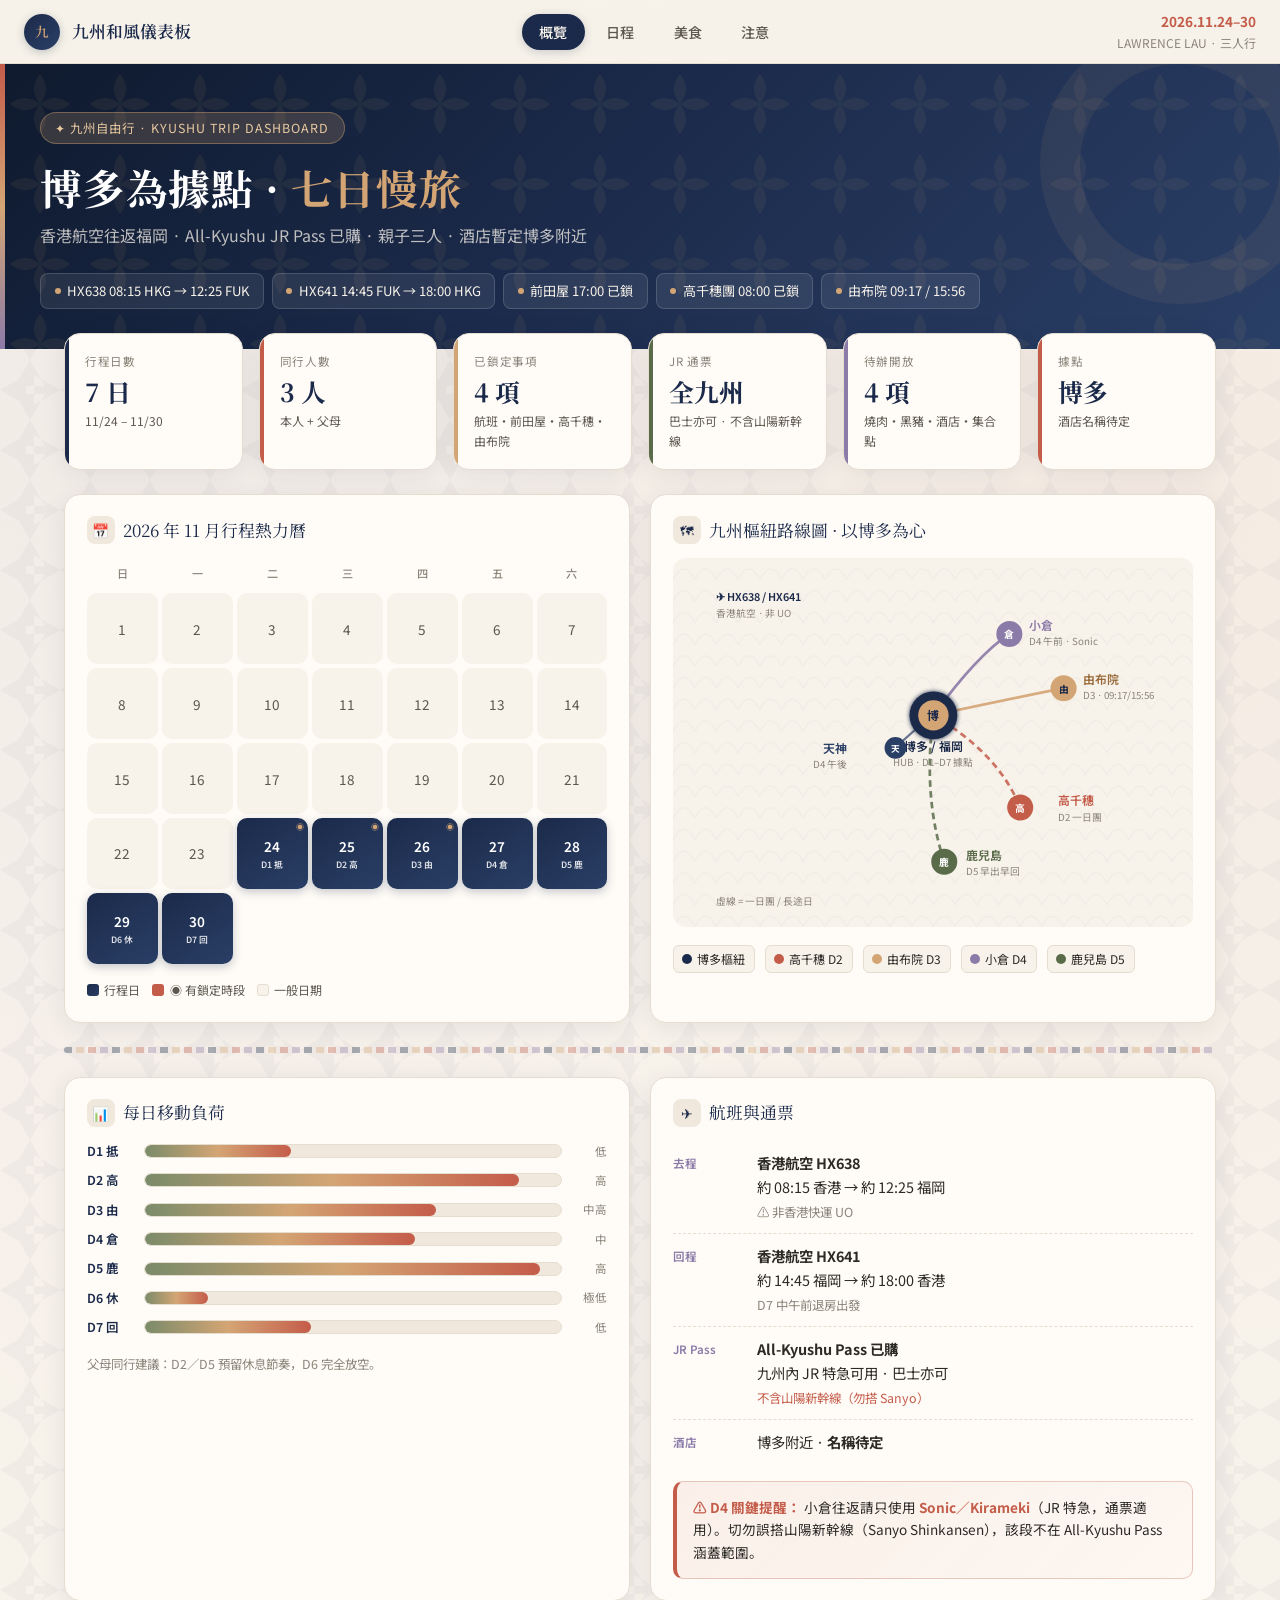
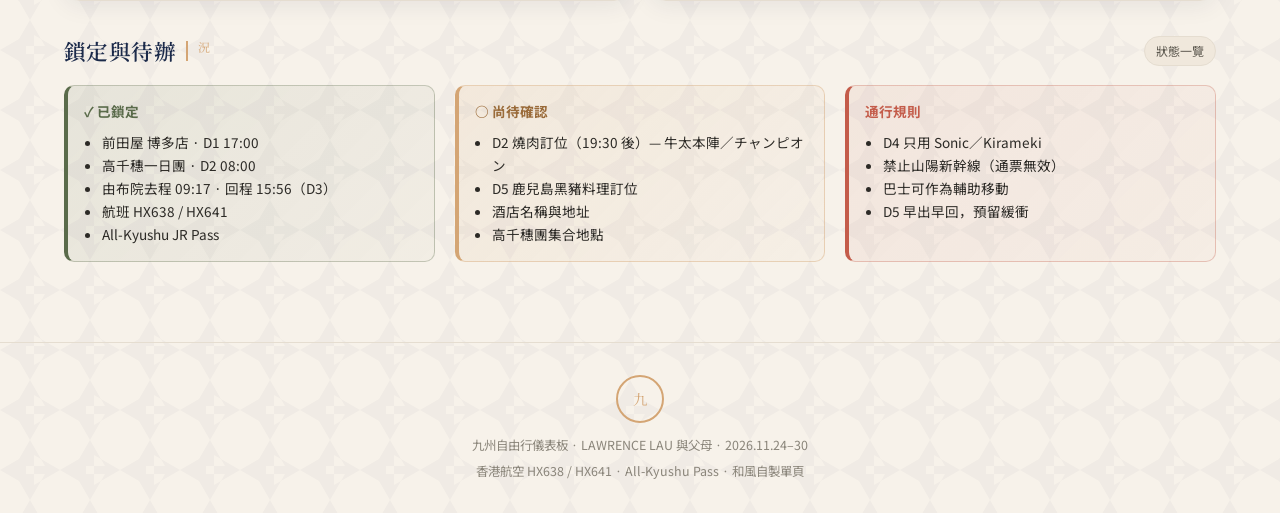
==== index.html @ b0630da3 "Add Kyushu wafu travel dashboard" ====
<!DOCTYPE html>
<html lang="zh-Hant">
<head>
<meta charset="UTF-8">
<meta name="viewport" content="width=device-width, initial-scale=1.0">
<title>九州自由行 · 和風行程儀表板 | LAWRENCE LAU</title>
<link rel="preconnect" href="https://fonts.googleapis.com">
<link rel="preconnect" href="https://fonts.gstatic.com" crossorigin>
<link href="https://fonts.googleapis.com/css2?family=Noto+Sans+JP:wght@300;400;500;700&family=Noto+Serif+JP:wght@400;600;700&display=swap" rel="stylesheet">
<style>
:root {
  --indigo: #1B2A4A;
  --indigo-deep: #0F1A2E;
  --indigo-soft: #2A3F66;
  --vermillion: #C45C4A;
  --gold: #D4A574;
  --gold-light: #E8C9A0;
  --moss: #5A6B4A;
  --moss-light: #7A8B6A;
  --wisteria: #8B7BA8;
  --washi: #F7F2EA;
  --washi-warm: #F0E8DC;
  --washi-card: #FFFCF7;
  --ink: #2C2A26;
  --ink-muted: #5C584F;
  --ink-faint: #8A857A;
  --line: #E5DDD0;
  --shadow: 0 4px 24px rgba(27,42,74,0.08);
  --shadow-hover: 0 8px 32px rgba(27,42,74,0.14);
  --radius: 16px;
  --radius-sm: 10px;
  --nav-h: 64px;
}
*, *::before, *::after { box-sizing: border-box; margin: 0; padding: 0; }
html { scroll-behavior: smooth; }
body {
  font-family: "Noto Sans JP", "PingFang TC", "Microsoft JhengHei", sans-serif;
  background: var(--washi);
  color: var(--ink);
  line-height: 1.65;
  min-height: 100vh;
  background-image:
    radial-gradient(ellipse at 10% 0%, rgba(139,123,168,0.07) 0%, transparent 50%),
    radial-gradient(ellipse at 90% 20%, rgba(196,92,74,0.05) 0%, transparent 40%),
    url("data:image/svg+xml,%3Csvg width='60' height='60' viewBox='0 0 60 60' xmlns='http://www.w3.org/2000/svg'%3E%3Cg fill='none'%3E%3Cg fill='%231B2A4A' fill-opacity='0.03'%3E%3Cpath d='M30 0l15 26H15L30 0zm0 60L15 34h30L30 60zm-30-30l26-15v30L0 30zm60 0L34 15v30l26-15z'/%3E%3C/g%3E%3C/g%3E%3C/svg%3E");
}
h1,h2,h3,h4 { font-family: "Noto Serif JP", serif; font-weight: 600; letter-spacing: 0.02em; color: var(--indigo); }
a { color: var(--vermillion); text-decoration: none; transition: color .2s; }
a:hover { color: var(--indigo); }
.nav {
  position: sticky; top: 0; z-index: 100; height: var(--nav-h);
  background: rgba(247,242,234,0.92); backdrop-filter: blur(12px);
  border-bottom: 1px solid var(--line);
  display: flex; align-items: center; justify-content: space-between; padding: 0 1.5rem;
}
.nav-brand { display: flex; align-items: center; gap: .75rem; font-family: "Noto Serif JP", serif; font-size: 1.05rem; color: var(--indigo); font-weight: 600; }
.nav-brand .crest {
  width: 36px; height: 36px; border-radius: 50%;
  background: linear-gradient(135deg, var(--indigo), var(--indigo-soft));
  display: grid; place-items: center; color: var(--gold); font-size: .85rem;
  box-shadow: 0 2px 8px rgba(27,42,74,.25);
}
.nav-tabs { display: flex; gap: .25rem; }
.nav-tab {
  appearance: none; border: none; background: transparent;
  padding: .5rem 1.1rem; border-radius: 999px;
  font-family: inherit; font-size: .88rem; color: var(--ink-muted);
  cursor: pointer; transition: all .25s; font-weight: 500;
}
.nav-tab:hover { background: var(--washi-warm); color: var(--indigo); }
.nav-tab.active { background: var(--indigo); color: var(--washi); box-shadow: 0 2px 10px rgba(27,42,74,.2); }
.nav-meta { font-size: .75rem; color: var(--ink-faint); text-align: right; }
.nav-meta strong { color: var(--vermillion); display: block; font-size: .85rem; }
.hero {
  position: relative; overflow: hidden;
  background: linear-gradient(135deg, var(--indigo-deep) 0%, var(--indigo) 45%, var(--indigo-soft) 100%);
  color: var(--washi); padding: 3rem 1.5rem 2.5rem; margin-bottom: 1.5rem;
}
.hero::before {
  content: ""; position: absolute; inset: 0;
  background-image: url("data:image/svg+xml,%3Csvg width='80' height='80' viewBox='0 0 80 80' xmlns='http://www.w3.org/2000/svg'%3E%3Cpath d='M40 10c8 10 8 20 0 30-8-10-8-20 0-30zm0 30c8 10 8 20 0 30-8-10-8-20 0-30zM10 40c10-8 20-8 30 0-10 8-20 8-30 0zm30 0c10-8 20-8 30 0-10 8-20 8-30 0z' fill='%23D4A574' fill-opacity='0.07'/%3E%3C/svg%3E");
}
.hero::after {
  content: ""; position: absolute; right: -40px; top: -40px;
  width: 280px; height: 280px; border-radius: 50%; border: 40px solid rgba(212,165,116,0.08);
}
.hero-inner { position: relative; max-width: 1200px; margin: 0 auto; }
.hero-badge {
  display: inline-flex; align-items: center; gap: .4rem;
  background: rgba(212,165,116,0.2); border: 1px solid rgba(212,165,116,0.4);
  color: var(--gold-light); padding: .3rem .9rem; border-radius: 999px;
  font-size: .78rem; letter-spacing: .08em; margin-bottom: 1rem;
}
.hero h1 { color: #FFF; font-size: clamp(1.8rem, 4vw, 2.6rem); font-weight: 700; line-height: 1.3; margin-bottom: .5rem; }
.hero h1 span { color: var(--gold); }
.hero-sub { color: rgba(247,242,234,0.75); font-size: 1rem; max-width: 560px; margin-bottom: 1.5rem; }
.hero-pills { display: flex; flex-wrap: wrap; gap: .5rem; }
.hero-pill {
  background: rgba(255,255,255,0.08); border: 1px solid rgba(255,255,255,0.15);
  padding: .4rem .85rem; border-radius: 8px; font-size: .82rem;
  display: flex; align-items: center; gap: .4rem;
}
.hero-pill .dot { width: 6px; height: 6px; border-radius: 50%; background: var(--gold); }
.hero-accent-bar {
  position: absolute; left: 0; top: 0; bottom: 0; width: 5px;
  background: linear-gradient(180deg, var(--vermillion), var(--gold), var(--wisteria));
}
.wrap { max-width: 1200px; margin: 0 auto; padding: 0 1.5rem 3rem; }
.panel { display: none; animation: fadeIn .35s ease; }
.panel.active { display: block; }
@keyframes fadeIn { from { opacity: 0; transform: translateY(8px); } to { opacity: 1; transform: none; } }
.kpi-row {
  display: grid; grid-template-columns: repeat(auto-fit, minmax(160px, 1fr));
  gap: 1rem; margin-bottom: 1.5rem; margin-top: -2.5rem; position: relative; z-index: 2;
}
.kpi {
  background: var(--washi-card); border-radius: var(--radius); padding: 1.15rem 1.25rem;
  box-shadow: var(--shadow); border: 1px solid var(--line); position: relative; overflow: hidden;
  transition: transform .2s, box-shadow .2s;
}
.kpi:hover { transform: translateY(-2px); box-shadow: var(--shadow-hover); }
.kpi::before {
  content: ""; position: absolute; left: 0; top: 0; bottom: 0; width: 4px;
  background: var(--accent, var(--indigo)); border-radius: 4px 0 0 4px;
}
.kpi-label { font-size: .72rem; color: var(--ink-faint); letter-spacing: .06em; margin-bottom: .35rem; }
.kpi-value { font-family: "Noto Serif JP", serif; font-size: 1.55rem; color: var(--indigo); font-weight: 700; line-height: 1.2; }
.kpi-hint { font-size: .75rem; color: var(--ink-muted); margin-top: .25rem; }
.kpi[data-a="ver"] { --accent: var(--vermillion); }
.kpi[data-a="gold"] { --accent: var(--gold); }
.kpi[data-a="moss"] { --accent: var(--moss); }
.kpi[data-a="wis"] { --accent: var(--wisteria); }
.kpi[data-a="ind"] { --accent: var(--indigo); }
.sec-head { display: flex; align-items: center; justify-content: space-between; margin: 2rem 0 1rem; flex-wrap: wrap; gap: .75rem; }
.sec-head h2 { font-size: 1.35rem; display: flex; align-items: center; gap: .6rem; }
.sec-head h2 .jp {
  font-size: .75rem; color: var(--gold); font-weight: 400; writing-mode: vertical-rl;
  letter-spacing: .15em; border-left: 2px solid var(--gold); padding-left: .4rem; height: 1.6em;
}
.sec-head .tag { font-size: .75rem; background: var(--washi-warm); color: var(--ink-muted); padding: .25rem .7rem; border-radius: 999px; border: 1px solid var(--line); }
.grid-2 { display: grid; grid-template-columns: 1fr 1fr; gap: 1.25rem; }
.grid-3 { display: grid; grid-template-columns: repeat(3, 1fr); gap: 1.25rem; }
@media (max-width: 900px) {
  .grid-2, .grid-3 { grid-template-columns: 1fr; }
  .nav-meta { display: none; }
  .nav-tab { padding: .45rem .7rem; font-size: .8rem; }
}
.card {
  background: var(--washi-card); border-radius: var(--radius); border: 1px solid var(--line);
  box-shadow: var(--shadow); padding: 1.35rem; position: relative;
}
.card-title {
  font-family: "Noto Serif JP", serif; font-size: 1.05rem; color: var(--indigo);
  margin-bottom: .85rem; display: flex; align-items: center; gap: .5rem;
}
.card-title .ico {
  width: 28px; height: 28px; border-radius: 8px; display: grid; place-items: center;
  font-size: .85rem; background: var(--washi-warm); flex-shrink: 0;
}
.cal { display: grid; grid-template-columns: repeat(7, 1fr); gap: 4px; text-align: center; }
.cal-dow { font-size: .7rem; color: var(--ink-faint); padding: .4rem 0; font-weight: 500; }
.cal-day {
  aspect-ratio: 1; border-radius: 10px; display: flex; flex-direction: column;
  align-items: center; justify-content: center; font-size: .85rem;
  color: var(--ink-muted); position: relative; background: var(--washi); border: 1px solid transparent;
}
.cal-day.empty { background: transparent; }
.cal-day.trip {
  background: linear-gradient(145deg, var(--indigo), var(--indigo-soft));
  color: #fff; font-weight: 600; border: none; box-shadow: 0 3px 10px rgba(27,42,74,.25); cursor: pointer;
}
.cal-day.trip:hover { transform: scale(1.06); }
.cal-day.trip .dlabel { font-size: .55rem; opacity: .85; margin-top: 1px; }
.cal-day.locked::after { content: "◉"; position: absolute; top: 2px; right: 4px; font-size: .5rem; color: var(--gold); }
.cal-legend { display: flex; flex-wrap: wrap; gap: .75rem; margin-top: 1rem; font-size: .75rem; color: var(--ink-muted); }
.cal-legend span { display: flex; align-items: center; gap: .35rem; }
.cal-legend i { width: 12px; height: 12px; border-radius: 3px; display: inline-block; }
.map-svg { width: 100%; height: auto; max-height: 380px; }
.map-legend { display: flex; flex-wrap: wrap; gap: .6rem; margin-top: .75rem; font-size: .75rem; }
.map-legend span {
  display: inline-flex; align-items: center; gap: .3rem;
  background: var(--washi); padding: .2rem .55rem; border-radius: 6px; border: 1px solid var(--line);
}
.map-legend .swatch { width: 10px; height: 10px; border-radius: 50%; }
.intensity-bars { display: flex; flex-direction: column; gap: .55rem; }
.ibar { display: grid; grid-template-columns: 48px 1fr 36px; align-items: center; gap: .6rem; }
.ibar-label { font-size: .78rem; font-weight: 600; color: var(--indigo); }
.ibar-track { height: 14px; background: var(--washi-warm); border-radius: 999px; overflow: hidden; border: 1px solid var(--line); }
.ibar-fill { height: 100%; border-radius: 999px; background: linear-gradient(90deg, var(--moss-light), var(--gold), var(--vermillion)); }
.ibar-val { font-size: .72rem; color: var(--ink-faint); text-align: right; }
.donut-wrap { display: flex; align-items: center; gap: 1.25rem; flex-wrap: wrap; justify-content: center; }
.donut-legend { font-size: .8rem; color: var(--ink-muted); }
.donut-legend div { display: flex; align-items: center; gap: .4rem; margin: .3rem 0; }
.donut-legend i { width: 10px; height: 10px; border-radius: 2px; }
.info-list { list-style: none; }
.info-list li { display: flex; gap: .75rem; padding: .65rem 0; border-bottom: 1px dashed var(--line); font-size: .9rem; }
.info-list li:last-child { border-bottom: none; }
.info-list .ilabel { flex-shrink: 0; width: 72px; font-size: .72rem; font-weight: 600; color: var(--wisteria); padding-top: .15rem; }
.warn-box {
  background: linear-gradient(135deg, rgba(196,92,74,0.08), rgba(196,92,74,0.03));
  border: 1px solid rgba(196,92,74,0.3); border-left: 4px solid var(--vermillion);
  border-radius: var(--radius-sm); padding: .9rem 1rem; margin-top: 1rem; font-size: .85rem;
}
.warn-box strong { color: var(--vermillion); }
.lock-box {
  background: linear-gradient(135deg, rgba(90,107,74,0.1), rgba(90,107,74,0.03));
  border: 1px solid rgba(90,107,74,0.3); border-left: 4px solid var(--moss);
  border-radius: var(--radius-sm); padding: .9rem 1rem; font-size: .85rem;
}
.open-box {
  background: linear-gradient(135deg, rgba(212,165,116,0.12), rgba(212,165,116,0.03));
  border: 1px solid rgba(212,165,116,0.4); border-left: 4px solid var(--gold);
  border-radius: var(--radius-sm); padding: .9rem 1rem; font-size: .85rem;
}
.day-chips { display: flex; flex-wrap: wrap; gap: .5rem; margin-bottom: 1.25rem; }
.day-chip {
  appearance: none; border: 1.5px solid var(--line); background: var(--washi-card);
  padding: .55rem 1rem; border-radius: 999px; cursor: pointer; font-family: inherit;
  font-size: .82rem; color: var(--ink-muted); transition: all .25s; font-weight: 500;
  display: flex; align-items: center; gap: .4rem;
}
.day-chip:hover { border-color: var(--indigo); color: var(--indigo); }
.day-chip.active { background: var(--indigo); color: #fff; border-color: var(--indigo); box-shadow: 0 3px 12px rgba(27,42,74,.22); }
.day-chip .dn { font-family: "Noto Serif JP", serif; font-weight: 700; }
.day-chip .dd { font-size: .7rem; opacity: .75; }
.day-panel { display: none; }
.day-panel.active { display: block; animation: fadeIn .3s ease; }
.timeline { position: relative; padding-left: 1.75rem; }
.timeline::before {
  content: ""; position: absolute; left: 7px; top: 8px; bottom: 8px; width: 2px;
  background: linear-gradient(180deg, var(--indigo), var(--gold), var(--wisteria)); border-radius: 2px;
}
.tl-item {
  position: relative; margin-bottom: 1.1rem; padding: .85rem 1rem;
  background: var(--washi); border-radius: var(--radius-sm); border: 1px solid var(--line);
}
.tl-item::before {
  content: ""; position: absolute; left: -1.5rem; top: 1.1rem;
  width: 12px; height: 12px; border-radius: 50%;
  background: var(--washi-card); border: 3px solid var(--indigo); box-shadow: 0 0 0 3px var(--washi);
}
.tl-item.locked::before { border-color: var(--vermillion); background: var(--vermillion); }
.tl-item.meal::before { border-color: var(--gold); background: var(--gold); }
.tl-item.transit::before { border-color: var(--wisteria); background: var(--wisteria); }
.tl-time { font-size: .72rem; font-weight: 700; color: var(--vermillion); margin-bottom: .2rem; }
.tl-title { font-weight: 600; font-size: .95rem; color: var(--indigo); }
.tl-desc { font-size: .82rem; color: var(--ink-muted); margin-top: .25rem; }
.tl-tag {
  display: inline-block; font-size: .65rem; padding: .15rem .45rem; border-radius: 4px;
  margin-top: .4rem; margin-right: .3rem; background: var(--washi-warm); color: var(--ink-muted); font-weight: 500;
}
.tl-tag.lock { background: rgba(196,92,74,.12); color: var(--vermillion); }
.tl-tag.warn { background: rgba(196,92,74,.15); color: var(--vermillion); }
.tl-tag.pass { background: rgba(90,107,74,.12); color: var(--moss); }
.day-header-bar { display: flex; align-items: flex-start; justify-content: space-between; gap: 1rem; margin-bottom: 1.25rem; flex-wrap: wrap; }
.day-header-bar h3 { font-size: 1.3rem; }
.day-header-bar .meta { font-size: .85rem; color: var(--ink-muted); }
.intensity-badge { font-size: .75rem; padding: .3rem .7rem; border-radius: 999px; font-weight: 600; white-space: nowrap; }
.intensity-badge.high { background: rgba(196,92,74,.15); color: var(--vermillion); }
.intensity-badge.med { background: rgba(212,165,116,.2); color: #9A6B3A; }
.intensity-badge.low { background: rgba(90,107,74,.15); color: var(--moss); }
.food-filters { display: flex; flex-wrap: wrap; gap: .4rem; margin-bottom: 1.25rem; }
.ffilter {
  appearance: none; border: 1.5px solid var(--line); background: var(--washi-card);
  padding: .4rem .85rem; border-radius: 999px; cursor: pointer; font-family: inherit;
  font-size: .8rem; color: var(--ink-muted); transition: all .2s;
}
.ffilter:hover { border-color: var(--gold); color: var(--indigo); }
.ffilter.active { background: var(--gold); color: var(--indigo-deep); border-color: var(--gold); font-weight: 600; }
.food-grid { display: grid; grid-template-columns: repeat(auto-fill, minmax(260px, 1fr)); gap: 1rem; }
.food-card {
  background: var(--washi-card); border-radius: var(--radius); border: 1px solid var(--line);
  overflow: hidden; box-shadow: var(--shadow); transition: transform .2s, box-shadow .2s;
  display: flex; flex-direction: column;
}
.food-card:hover { transform: translateY(-3px); box-shadow: var(--shadow-hover); }
.food-card.hidden { display: none; }
.food-top { height: 72px; display: flex; align-items: flex-end; padding: .85rem 1rem; position: relative; }
.food-top.main { background: linear-gradient(135deg, #1B2A4A, #3A4F7A); }
.food-top.sweet { background: linear-gradient(135deg, #8B7BA8, #B5A8D0); }
.food-top.snack { background: linear-gradient(135deg, #C45C4A, #D4886A); }
.food-top.bread { background: linear-gradient(135deg, #5A6B4A, #8A9B6A); }
.food-cat-badge {
  position: absolute; top: .6rem; right: .7rem; font-size: .65rem;
  background: rgba(255,255,255,.2); color: #fff; padding: .15rem .5rem; border-radius: 999px;
}
.food-name { font-family: "Noto Serif JP", serif; color: #fff; font-size: 1.05rem; font-weight: 600; text-shadow: 0 1px 4px rgba(0,0,0,.2); }
.food-body { padding: .9rem 1rem 1.1rem; flex: 1; display: flex; flex-direction: column; }
.food-area { font-size: .75rem; color: var(--ink-faint); margin-bottom: .35rem; }
.food-note { font-size: .82rem; color: var(--ink-muted); flex: 1; margin-bottom: .75rem; }
.food-link {
  display: inline-flex; align-items: center; gap: .35rem; font-size: .8rem; font-weight: 600;
  color: var(--vermillion); padding: .4rem .7rem; border-radius: 8px;
  background: rgba(196,92,74,.08); border: 1px solid rgba(196,92,74,.2); align-self: flex-start;
}
.food-link:hover { background: var(--vermillion); color: #fff; }
.food-day-tag { font-size: .7rem; color: var(--wisteria); font-weight: 500; margin-bottom: .4rem; }
.check-list { list-style: none; }
.check-list li {
  display: flex; align-items: flex-start; gap: .65rem; padding: .55rem 0;
  border-bottom: 1px dashed var(--line); font-size: .88rem;
}
.check-list li:last-child { border-bottom: none; }
.check-box {
  width: 18px; height: 18px; border-radius: 5px; flex-shrink: 0; margin-top: 2px;
  border: 2px solid var(--indigo); cursor: pointer; display: grid; place-items: center;
  transition: all .2s; background: var(--washi-card);
}
.check-box.done { background: var(--moss); border-color: var(--moss); color: #fff; font-size: .7rem; }
.check-status { font-size: .65rem; padding: .1rem .4rem; border-radius: 4px; margin-left: auto; white-space: nowrap; font-weight: 600; }
.check-status.done-s { background: rgba(90,107,74,.15); color: var(--moss); }
.check-status.open-s { background: rgba(212,165,116,.2); color: #9A6B3A; }
.check-status.lock-s { background: rgba(196,92,74,.12); color: var(--vermillion); }
.footer { text-align: center; padding: 2rem 1.5rem; color: var(--ink-faint); font-size: .78rem; border-top: 1px solid var(--line); margin-top: 2rem; }
.footer .seal {
  display: inline-block; width: 48px; height: 48px; border-radius: 50%;
  border: 2px solid var(--gold); color: var(--gold); font-family: "Noto Serif JP", serif;
  font-size: .9rem; line-height: 44px; margin-bottom: .75rem;
}
.mini-row { display: flex; flex-wrap: wrap; gap: .5rem; margin-top: .75rem; }
.chip-sm { font-size: .72rem; padding: .25rem .6rem; border-radius: 6px; background: var(--washi); border: 1px solid var(--line); color: var(--ink-muted); }
.chip-sm.hot { background: rgba(196,92,74,.1); border-color: rgba(196,92,74,.3); color: var(--vermillion); }
.chip-sm.ok { background: rgba(90,107,74,.1); border-color: rgba(90,107,74,.3); color: var(--moss); }
.route-list { font-size: .85rem; }
.route-list .rline { display: flex; align-items: center; gap: .5rem; padding: .4rem 0; border-bottom: 1px dashed var(--line); }
.route-list .rline:last-child { border-bottom: none; }
.route-dot { width: 8px; height: 8px; border-radius: 50%; flex-shrink: 0; }
.two-col-day { display: grid; grid-template-columns: 1.2fr .8fr; gap: 1.25rem; }
@media (max-width: 800px) { .two-col-day { grid-template-columns: 1fr; } .kpi-row { margin-top: -1.5rem; } }
.seigaiha-accent {
  height: 6px; border-radius: 3px; margin: 1.5rem 0; opacity: .35;
  background: repeating-linear-gradient(90deg, var(--indigo) 0 8px, transparent 8px 12px, var(--gold) 12px 20px, transparent 20px 24px, var(--vermillion) 24px 32px, transparent 32px 36px, var(--wisteria) 36px 44px, transparent 44px 48px);
}
</style>
</head>
<body>

<nav class="nav">
  <div class="nav-brand"><div class="crest">九</div><span>九州和風儀表板</span></div>
  <div class="nav-tabs" role="tablist">
    <button class="nav-tab active" data-panel="overview">概覽</button>
    <button class="nav-tab" data-panel="schedule">日程</button>
    <button class="nav-tab" data-panel="food">美食</button>
    <button class="nav-tab" data-panel="notes">注意</button>
  </div>
  <div class="nav-meta"><strong>2026.11.24–30</strong>LAWRENCE LAU · 三人行</div>
</nav>

<header class="hero">
  <div class="hero-accent-bar"></div>
  <div class="hero-inner">
    <div class="hero-badge">✦ 九州自由行 · KYUSHU TRIP DASHBOARD</div>
    <h1>博多為據點 · <span>七日慢旅</span></h1>
    <p class="hero-sub">香港航空往返福岡 · All-Kyushu JR Pass 已購 · 親子三人 · 酒店暫定博多附近</p>
    <div class="hero-pills">
      <div class="hero-pill"><span class="dot"></span>HX638 08:15 HKG → 12:25 FUK</div>
      <div class="hero-pill"><span class="dot"></span>HX641 14:45 FUK → 18:00 HKG</div>
      <div class="hero-pill"><span class="dot"></span>前田屋 17:00 已鎖</div>
      <div class="hero-pill"><span class="dot"></span>高千穗團 08:00 已鎖</div>
      <div class="hero-pill"><span class="dot"></span>由布院 09:17 / 15:56</div>
    </div>
  </div>
</header>

<div class="wrap">
<section id="panel-overview" class="panel active">
  <div class="kpi-row">
    <div class="kpi" data-a="ind"><div class="kpi-label">行程日數</div><div class="kpi-value">7 日</div><div class="kpi-hint">11/24 – 11/30</div></div>
    <div class="kpi" data-a="ver"><div class="kpi-label">同行人數</div><div class="kpi-value">3 人</div><div class="kpi-hint">本人 + 父母</div></div>
    <div class="kpi" data-a="gold"><div class="kpi-label">已鎖定事項</div><div class="kpi-value">4 項</div><div class="kpi-hint">航班・前田屋・高千穗・由布院</div></div>
    <div class="kpi" data-a="moss"><div class="kpi-label">JR 通票</div><div class="kpi-value">全九州</div><div class="kpi-hint">巴士亦可 · 不含山陽新幹線</div></div>
    <div class="kpi" data-a="wis"><div class="kpi-label">待辦開放</div><div class="kpi-value">4 項</div><div class="kpi-hint">燒肉・黑豬・酒店・集合點</div></div>
    <div class="kpi" data-a="ver"><div class="kpi-label">據點</div><div class="kpi-value">博多</div><div class="kpi-hint">酒店名稱待定</div></div>
  </div>

  <div class="grid-2">
    <div class="card">
      <div class="card-title"><span class="ico">📅</span> 2026 年 11 月行程熱力曆</div>
      <div class="cal" id="nov-cal">
        <div class="cal-dow">日</div><div class="cal-dow">一</div><div class="cal-dow">二</div><div class="cal-dow">三</div><div class="cal-dow">四</div><div class="cal-dow">五</div><div class="cal-dow">六</div>
        <div class="cal-day">1</div><div class="cal-day">2</div><div class="cal-day">3</div><div class="cal-day">4</div><div class="cal-day">5</div><div class="cal-day">6</div>
        <div class="cal-day">7</div><div class="cal-day">8</div><div class="cal-day">9</div><div class="cal-day">10</div><div class="cal-day">11</div><div class="cal-day">12</div><div class="cal-day">13</div>
        <div class="cal-day">14</div><div class="cal-day">15</div><div class="cal-day">16</div><div class="cal-day">17</div><div class="cal-day">18</div><div class="cal-day">19</div><div class="cal-day">20</div>
        <div class="cal-day">21</div><div class="cal-day">22</div><div class="cal-day">23</div>
        <div class="cal-day trip locked" data-day="1">24<span class="dlabel">D1 抵</span></div>
        <div class="cal-day trip locked" data-day="2">25<span class="dlabel">D2 高</span></div>
        <div class="cal-day trip locked" data-day="3">26<span class="dlabel">D3 由</span></div>
        <div class="cal-day trip" data-day="4">27<span class="dlabel">D4 倉</span></div>
        <div class="cal-day trip" data-day="5">28<span class="dlabel">D5 鹿</span></div>
        <div class="cal-day trip" data-day="6">29<span class="dlabel">D6 休</span></div>
        <div class="cal-day trip" data-day="7">30<span class="dlabel">D7 回</span></div>
      </div>
      <div class="cal-legend">
        <span><i style="background:linear-gradient(145deg,#1B2A4A,#2A3F66)"></i> 行程日</span>
        <span><i style="background:#C45C4A"></i> ◉ 有鎖定時段</span>
        <span><i style="background:#F7F2EA;border:1px solid #E5DDD0"></i> 一般日期</span>
      </div>
    </div>

    <div class="card">
      <div class="card-title"><span class="ico">🗺</span> 九州樞紐路線圖 · 以博多為心</div>
      <svg class="map-svg" viewBox="0 0 480 340" xmlns="http://www.w3.org/2000/svg" aria-label="九州路線圖">
        <rect width="480" height="340" fill="#F7F2EA" rx="12"/>
        <defs>
          <pattern id="seig" width="40" height="20" patternUnits="userSpaceOnUse">
            <path d="M0 20 Q10 0 20 20 Q30 0 40 20" fill="none" stroke="#1B2A4A" stroke-opacity="0.04" stroke-width="1"/>
          </pattern>
          <filter id="glow"><feGaussianBlur stdDeviation="2" result="b"/><feMerge><feMergeNode in="b"/><feMergeNode in="SourceGraphic"/></feMerge></filter>
        </defs>
        <rect width="480" height="340" fill="url(#seig)" rx="12"/>
        <path d="M240 145 Q300 180 320 230" fill="none" stroke="#C45C4A" stroke-width="2.5" stroke-dasharray="6 4" opacity="0.85"/>
        <path d="M240 145 Q310 130 360 120" fill="none" stroke="#D4A574" stroke-width="2.5" opacity="0.9"/>
        <path d="M240 145 Q280 90 310 70" fill="none" stroke="#8B7BA8" stroke-width="2.5" opacity="0.9"/>
        <path d="M240 145 Q230 220 250 280" fill="none" stroke="#5A6B4A" stroke-width="2.5" stroke-dasharray="6 4" opacity="0.85"/>
        <path d="M240 145 Q220 160 205 175" fill="none" stroke="#2A3F66" stroke-width="2" opacity="0.7"/>
        <circle cx="240" cy="145" r="22" fill="#1B2A4A" filter="url(#glow)"/>
        <circle cx="240" cy="145" r="14" fill="#D4A574"/>
        <text x="240" y="149" text-anchor="middle" fill="#1B2A4A" font-size="11" font-weight="700">博</text>
        <text x="240" y="178" text-anchor="middle" fill="#1B2A4A" font-size="11" font-weight="600">博多 / 福岡</text>
        <text x="240" y="192" text-anchor="middle" fill="#8A857A" font-size="9">HUB · D1–D7 據點</text>
        <circle cx="320" cy="230" r="12" fill="#C45C4A"/>
        <text x="320" y="234" text-anchor="middle" fill="#fff" font-size="9" font-weight="700">高</text>
        <text x="355" y="228" fill="#C45C4A" font-size="11" font-weight="600">高千穗</text>
        <text x="355" y="242" fill="#8A857A" font-size="9">D2 一日團</text>
        <circle cx="360" cy="120" r="12" fill="#D4A574"/>
        <text x="360" y="124" text-anchor="middle" fill="#1B2A4A" font-size="9" font-weight="700">由</text>
        <text x="378" y="116" fill="#9A6B3A" font-size="11" font-weight="600">由布院</text>
        <text x="378" y="130" fill="#8A857A" font-size="9">D3 · 09:17/15:56</text>
        <circle cx="310" cy="70" r="12" fill="#8B7BA8"/>
        <text x="310" y="74" text-anchor="middle" fill="#fff" font-size="9" font-weight="700">倉</text>
        <text x="328" y="66" fill="#8B7BA8" font-size="11" font-weight="600">小倉</text>
        <text x="328" y="80" fill="#8A857A" font-size="9">D4 午前 · Sonic</text>
        <circle cx="205" cy="175" r="10" fill="#2A3F66"/>
        <text x="205" y="179" text-anchor="middle" fill="#fff" font-size="8" font-weight="700">天</text>
        <text x="160" y="180" text-anchor="end" fill="#2A3F66" font-size="11" font-weight="600">天神</text>
        <text x="160" y="194" text-anchor="end" fill="#8A857A" font-size="9">D4 午後</text>
        <circle cx="250" cy="280" r="12" fill="#5A6B4A"/>
        <text x="250" y="284" text-anchor="middle" fill="#fff" font-size="9" font-weight="700">鹿</text>
        <text x="270" y="278" fill="#5A6B4A" font-size="11" font-weight="600">鹿兒島</text>
        <text x="270" y="292" fill="#8A857A" font-size="9">D5 早出早回</text>
        <text x="40" y="40" fill="#1B2A4A" font-size="10" font-weight="600">✈ HX638 / HX641</text>
        <text x="40" y="54" fill="#8A857A" font-size="9">香港航空 · 非 UO</text>
        <text x="40" y="320" fill="#8A857A" font-size="9">虛線 = 一日團 / 長途日</text>
      </svg>
      <div class="map-legend">
        <span><i class="swatch" style="background:#1B2A4A"></i>博多樞紐</span>
        <span><i class="swatch" style="background:#C45C4A"></i>高千穗 D2</span>
        <span><i class="swatch" style="background:#D4A574"></i>由布院 D3</span>
        <span><i class="swatch" style="background:#8B7BA8"></i>小倉 D4</span>
        <span><i class="swatch" style="background:#5A6B4A"></i>鹿兒島 D5</span>
      </div>
    </div>
  </div>

  <div class="seigaiha-accent"></div>

  <div class="grid-2">
    <div class="card">
      <div class="card-title"><span class="ico">📊</span> 每日移動負荷</div>
      <div class="intensity-bars">
        <div class="ibar"><span class="ibar-label">D1 抵</span><div class="ibar-track"><div class="ibar-fill" style="width:35%"></div></div><span class="ibar-val">低</span></div>
        <div class="ibar"><span class="ibar-label">D2 高</span><div class="ibar-track"><div class="ibar-fill" style="width:90%"></div></div><span class="ibar-val">高</span></div>
        <div class="ibar"><span class="ibar-label">D3 由</span><div class="ibar-track"><div class="ibar-fill" style="width:70%"></div></div><span class="ibar-val">中高</span></div>
        <div class="ibar"><span class="ibar-label">D4 倉</span><div class="ibar-track"><div class="ibar-fill" style="width:65%"></div></div><span class="ibar-val">中</span></div>
        <div class="ibar"><span class="ibar-label">D5 鹿</span><div class="ibar-track"><div class="ibar-fill" style="width:95%"></div></div><span class="ibar-val">高</span></div>
        <div class="ibar"><span class="ibar-label">D6 休</span><div class="ibar-track"><div class="ibar-fill" style="width:15%"></div></div><span class="ibar-val">極低</span></div>
        <div class="ibar"><span class="ibar-label">D7 回</span><div class="ibar-track"><div class="ibar-fill" style="width:40%"></div></div><span class="ibar-val">低</span></div>
      </div>
      <p style="font-size:.78rem;color:var(--ink-faint);margin-top:1rem">父母同行建議：D2／D5 預留休息節奏，D6 完全放空。</p>
    </div>
    <div class="card">
      <div class="card-title"><span class="ico">✈</span> 航班與通票</div>
      <ul class="info-list">
        <li><span class="ilabel">去程</span><div><strong>香港航空 HX638</strong><br>約 08:15 香港 → 約 12:25 福岡<br><span style="font-size:.78rem;color:var(--ink-faint)">⚠ 非香港快運 UO</span></div></li>
        <li><span class="ilabel">回程</span><div><strong>香港航空 HX641</strong><br>約 14:45 福岡 → 約 18:00 香港<br><span style="font-size:.78rem;color:var(--ink-faint)">D7 中午前退房出發</span></div></li>
        <li><span class="ilabel">JR Pass</span><div><strong>All-Kyushu Pass 已購</strong><br>九州內 JR 特急可用 · 巴士亦可<br><span style="font-size:.78rem;color:var(--vermillion)">不含山陽新幹線（勿搭 Sanyo）</span></div></li>
        <li><span class="ilabel">酒店</span><div>博多附近 · <strong>名稱待定</strong></div></li>
      </ul>
      <div class="warn-box"><strong>⚠ D4 關鍵提醒：</strong> 小倉往返請只使用 <strong>Sonic／Kirameki</strong>（JR 特急，通票適用）。切勿誤搭山陽新幹線（Sanyo Shinkansen），該段不在 All-Kyushu Pass 涵蓋範圍。</div>
    </div>
  </div>

  <div class="sec-head"><h2>鎖定與待辦 <span class="jp">況</span></h2><span class="tag">狀態一覽</span></div>
  <div class="grid-3">
    <div class="lock-box"><strong style="color:var(--moss)">✓ 已鎖定</strong>
      <ul style="margin-top:.5rem;padding-left:1.1rem;font-size:.85rem;line-height:1.7">
        <li>前田屋 博多店 · D1 17:00</li>
        <li>高千穗一日團 · D2 08:00</li>
        <li>由布院去程 09:17 · 回程 15:56（D3）</li>
        <li>航班 HX638 / HX641</li>
        <li>All-Kyushu JR Pass</li>
      </ul>
    </div>
    <div class="open-box"><strong style="color:#9A6B3A">○ 尚待確認</strong>
      <ul style="margin-top:.5rem;padding-left:1.1rem;font-size:.85rem;line-height:1.7">
        <li>D2 燒肉訂位（19:30 後）— 牛太本陣／チャンピオン</li>
        <li>D5 鹿兒島黑豬料理訂位</li>
        <li>酒店名稱與地址</li>
        <li>高千穗團集合地點</li>
      </ul>
    </div>
    <div class="warn-box" style="margin-top:0"><strong>通行規則</strong>
      <ul style="margin-top:.5rem;padding-left:1.1rem;font-size:.85rem;line-height:1.7">
        <li>D4 只用 Sonic／Kirameki</li>
        <li>禁止山陽新幹線（通票無效）</li>
        <li>巴士可作為輔助移動</li>
        <li>D5 早出早回，預留緩衝</li>
      </ul>
    </div>
  </div>
</section>

<section id="panel-schedule" class="panel">
  <div class="sec-head"><h2>七日詳細日程 <span class="jp">歷</span></h2><span class="tag">點選日子檢視時間軸</span></div>
  <div class="day-chips" id="day-chips">
    <button class="day-chip active" data-day="1"><span class="dn">D1</span><span class="dd">11/24 抵達</span></button>
    <button class="day-chip" data-day="2"><span class="dn">D2</span><span class="dd">11/25 高千穗</span></button>
    <button class="day-chip" data-day="3"><span class="dn">D3</span><span class="dd">11/26 由布院</span></button>
    <button class="day-chip" data-day="4"><span class="dn">D4</span><span class="dd">11/27 小倉・天神</span></button>
    <button class="day-chip" data-day="5"><span class="dn">D5</span><span class="dd">11/28 鹿兒島</span></button>
    <button class="day-chip" data-day="6"><span class="dn">D6</span><span class="dd">11/29 休息</span></button>
    <button class="day-chip" data-day="7"><span class="dn">D7</span><span class="dd">11/30 回港</span></button>
  </div>

  <div class="day-panel active" data-day-panel="1">
    <div class="day-header-bar">
      <div><h3>D1 · 11/24（二）抵達博多慢遊 + 前田屋</h3><div class="meta">抵達日 · 節奏放緩 · 晚間鎖定拉麵</div></div>
      <span class="intensity-badge low">移動負荷 · 低</span>
    </div>
    <div class="two-col-day">
      <div class="timeline">
        <div class="tl-item transit"><div class="tl-time">約 08:15</div><div class="tl-title">香港起飛 · HX638</div><div class="tl-desc">香港航空（非 UO）· 建議提前 2 小時到場</div><span class="tl-tag lock">已鎖定</span></div>
        <div class="tl-item transit"><div class="tl-time">約 12:25</div><div class="tl-title">抵達福岡機場 → 轉地鐵往博多</div><div class="tl-desc">機場線約 10 分鐘到博多駅 · 辦理入住／寄放行李</div><span class="tl-tag pass">JR / 地鐵</span></div>
        <div class="tl-item"><div class="tl-time">午後</div><div class="tl-title">博多慢遊 · 運河城／車站周邊</div><div class="tl-desc">可順路逛 DACOMECCA、THE FULL FULL HAKATA；或 Canal City 休息</div><span class="tl-tag">輕鬆散步</span></div>
        <div class="tl-item meal locked"><div class="tl-time">17:00</div><div class="tl-title">前田屋 博多店 · 晚餐</div><div class="tl-desc">博多拉麵名店 · 三人已訂 · 準時到達</div><span class="tl-tag lock">鎖定 17:00</span>
          <a class="tl-tag" href="https://www.google.com/maps/place//data=!4m2!3m1!1s0x354191b8cf465de3:0xba51a47ac9a69d30" target="_blank" rel="noopener">📍 Maps</a></div>
        <div class="tl-item"><div class="tl-time">晚間</div><div class="tl-title">返回酒店休息 · 準備明日早出發</div><div class="tl-desc">D2 高千穗團 08:00 集合，今晚早睡</div></div>
      </div>
      <div>
        <div class="card" style="margin-bottom:1rem"><div class="card-title">今日重點</div>
          <div class="mini-row"><span class="chip-sm hot">前田屋 17:00</span><span class="chip-sm ok">慢節奏</span><span class="chip-sm">三人</span></div>
          <p style="font-size:.85rem;margin-top:.85rem;color:var(--ink-muted)">抵達後勿趕行程。先安頓行李，下午輕逛，把力氣留給晚上拉麵與翌日長途。</p>
        </div>
        <div class="card"><div class="card-title">建議美食</div>
          <div class="route-list">
            <div class="rline"><span class="route-dot" style="background:#C45C4A"></span>前田屋（必食・已訂）</div>
            <div class="rline"><span class="route-dot" style="background:#5A6B4A"></span>THE FULL FULL / DACOMECCA</div>
            <div class="rline"><span class="route-dot" style="background:#8B7BA8"></span>備選：ShinShin、節ちゃん</div>
          </div>
        </div>
      </div>
    </div>
  </div>

  <div class="day-panel" data-day-panel="2">
    <div class="day-header-bar">
      <div><h3>D2 · 11/25（三）高千穗一日團 + 晚燒肉</h3><div class="meta">長途日 · 早出晚歸 · 燒肉訂位待開</div></div>
      <span class="intensity-badge high">移動負荷 · 高</span>
    </div>
    <div class="two-col-day">
      <div class="timeline">
        <div class="tl-item locked"><div class="tl-time">08:00</div><div class="tl-title">高千穗一日團集合出發</div><div class="tl-desc">集合地點待確認（TBD）· 請預留緩衝</div><span class="tl-tag lock">鎖定 08:00</span><span class="tl-tag warn">集合點 TBD</span></div>
        <div class="tl-item"><div class="tl-time">日間</div><div class="tl-title">高千穗峽 · 神社 · 神話景點巡禮</div><div class="tl-desc">團行程為主 · 可留意銀橋（蕎麥）等當地小食</div>
          <a class="tl-tag" href="https://www.google.com/maps/search/?api=1&query=%E3%81%9D%E3%81%B0%E5%87%A6%E9%8A%80%E6%A9%8B%20%E5%AE%AE%E5%B4%8E%E7%9C%8C%E8%A5%BF%E8%87%BC%E6%9D%B5%E9%83%A1%E9%AB%98%E5%8D%83%E7%A9%82%E7%94%BA%E6%8A%BC%E6%96%B91248-2" target="_blank" rel="noopener">銀橋 Maps</a></div>
        <div class="tl-item transit"><div class="tl-time">傍晚</div><div class="tl-title">返回博多</div><div class="tl-desc">預計傍晚回到據點 · 稍作休整再赴燒肉</div></div>
        <div class="tl-item meal"><div class="tl-time">19:30 之後</div><div class="tl-title">燒肉晚餐 · 待訂位</div><div class="tl-desc">候補：焼肉の牛太 本陣／焼肉チャンピオン JR博多シティ</div><span class="tl-tag warn">待訂位</span>
          <a class="tl-tag" href="https://g.page/honjin_yd?share" target="_blank" rel="noopener">牛太</a>
          <a class="tl-tag" href="https://www.google.com/maps/place/?q=place_id:ChIJBVmI6seRQTURT3Xk9Lpj52M" target="_blank" rel="noopener">チャンピオン</a></div>
      </div>
      <div>
        <div class="open-box"><strong>○ 待辦</strong><p style="margin-top:.4rem;font-size:.85rem">1) 確認一日團集合點<br>2) 燒肉訂 19:30 後三人位<br>3) 準備舒適步行鞋與薄外套</p></div>
        <div class="card" style="margin-top:1rem"><div class="card-title">體力提示</div><p style="font-size:.85rem;color:var(--ink-muted)">本日負荷最高之一。父母同行宜在車上補眠，晚餐選座位舒適的燒肉店。</p></div>
      </div>
    </div>
  </div>

  <div class="day-panel" data-day-panel="3">
    <div class="day-header-bar">
      <div><h3>D3 · 11/26（四）由布院一日</h3><div class="meta">電車往返鎖定 · 溫泉街慢逛 · まぶし／甜品</div></div>
      <span class="intensity-badge med">移動負荷 · 中高</span>
    </div>
    <div class="two-col-day">
      <div class="timeline">
        <div class="tl-item transit locked"><div class="tl-time">09:17</div><div class="tl-title">博多出發 → 由布院</div><div class="tl-desc">鎖定列車 · 請提早到月台</div><span class="tl-tag lock">鎖定 09:17</span><span class="tl-tag pass">All-Kyushu Pass</span></div>
        <div class="tl-item"><div class="tl-time">午前～午後</div><div class="tl-title">由布院漫步 · 金鱗湖／湯之坪街道</div><div class="tl-desc">麵包：みっふぃー、こちょぱん、CAFE LA RUCHE；小食：金賞コロッケ、吉吾、醤油屋本店</div></div>
        <div class="tl-item meal"><div class="tl-time">午餐建議</div><div class="tl-title">由布まぶし 心</div><div class="tl-desc">金鱗湖本店或駅前支店</div>
          <a class="tl-tag" href="https://goo.gl/maps/tNEwrnwCQ9ZqM2ES7" target="_blank" rel="noopener">金鱗湖本店</a>
          <a class="tl-tag" href="https://goo.gl/maps/7rYMYWHNJtYQ1uAn6" target="_blank" rel="noopener">駅前支店</a></div>
        <div class="tl-item meal"><div class="tl-time">甜品時段</div><div class="tl-title">Milch · B-speak · 花麹菊家 · cucuchi</div><div class="tl-desc">依排隊情況彈性選擇</div></div>
        <div class="tl-item transit locked"><div class="tl-time">15:56</div><div class="tl-title">由布院返博多</div><div class="tl-desc">鎖定回程 · 預留買伴手禮時間</div><span class="tl-tag lock">鎖定 15:56</span></div>
      </div>
      <div>
        <div class="lock-box"><strong>✓ 列車已鎖</strong><p style="margin-top:.4rem;font-size:.85rem">去 09:17 · 回 15:56<br>三人同行建議同車廂劃位。</p></div>
        <div class="card" style="margin-top:1rem"><div class="card-title">由布院美食地圖</div>
          <div class="route-list">
            <div class="rline"><span class="route-dot" style="background:#C45C4A"></span>まぶし 心（主食）</div>
            <div class="rline"><span class="route-dot" style="background:#8B7BA8"></span>Milch / B-speak / 菊家</div>
            <div class="rline"><span class="route-dot" style="background:#D4A574"></span>金賞コロッケ · 吉吾</div>
            <div class="rline"><span class="route-dot" style="background:#5A6B4A"></span>みっふぃー · こちょぱん</div>
          </div>
        </div>
      </div>
    </div>
  </div>

  <div class="day-panel" data-day-panel="4">
    <div class="day-header-bar">
      <div><h3>D4 · 11/27（五）小倉午前 · 天神午後</h3><div class="meta">Sonic／Kirameki only · 嚴禁山陽新幹線</div></div>
      <span class="intensity-badge med">移動負荷 · 中</span>
    </div>
    <div class="warn-box" style="margin-bottom:1.25rem"><strong>⚠ 通票紅線：</strong>小倉區間只可乘坐 <strong>特急 Sonic 或 Kirameki</strong>。山陽新幹線（Nozomi／Sakura／Mizuho 等 Sanyo 路段）<strong>不在 All-Kyushu Pass 範圍</strong>，誤乘需另付全額。</div>
    <div class="two-col-day">
      <div class="timeline">
        <div class="tl-item transit"><div class="tl-time">午前</div><div class="tl-title">博多 → 小倉（Sonic / Kirameki）</div><div class="tl-desc">約 15–20 分鐘特急 · 出示 All-Kyushu Pass</div><span class="tl-tag pass">Sonic／Kirameki</span><span class="tl-tag warn">禁用 Sanyo 新幹線</span></div>
        <div class="tl-item meal"><div class="tl-time">小倉美食</div><div class="tl-title">だるま堂 · あぢもり · 小倉かまぼこ</div><div class="tl-desc">燒咖哩／海鮮／魚板名物</div>
          <a class="tl-tag" href="https://www.google.com/maps/place/%E3%81%A0%E3%82%8B%E3%81%BE%E5%A0%82/@33.884556,130.880671,17z" target="_blank" rel="noopener">だるま堂</a>
          <a class="tl-tag" href="https://goo.gl/maps/8wjKNpbrreQ2" target="_blank" rel="noopener">あぢもり</a>
          <a class="tl-tag" href="https://maps.app.goo.gl/W6A1V7pDbmsA15cs8" target="_blank" rel="noopener">かまぼこ</a></div>
        <div class="tl-item transit"><div class="tl-time">午後</div><div class="tl-title">返回福岡 · 天神逛街</div><div class="tl-desc">天神地下街、百貨、咖啡歇腳</div></div>
        <div class="tl-item meal"><div class="tl-time">晚餐備選</div><div class="tl-title">楽天地 · ShinShin · 節ちゃん · おたに家</div><div class="tl-desc">天神／博多區彈性選擇</div></div>
      </div>
      <div class="card"><div class="card-title">交通檢查清單</div>
        <ul class="check-list">
          <li><div class="check-box" onclick="toggleCheck(this)"></div><span>確認 Sonic／Kirameki 時刻表</span></li>
          <li><div class="check-box" onclick="toggleCheck(this)"></div><span>月台勿走上新幹線專用閘口</span></li>
          <li><div class="check-box" onclick="toggleCheck(this)"></div><span>Pass 隨身、三人同行同進閘</span></li>
        </ul>
      </div>
    </div>
  </div>

  <div class="day-panel" data-day-panel="5">
    <div class="day-header-bar">
      <div><h3>D5 · 11/28（六）鹿兒島一日 · 早出早回</h3><div class="meta">長途特急日 · 黑豬訂位待開 · 櫻島景色</div></div>
      <span class="intensity-badge high">移動負荷 · 高</span>
    </div>
    <div class="two-col-day">
      <div class="timeline">
        <div class="tl-item transit"><div class="tl-time">清晨</div><div class="tl-title">博多早發 → 鹿兒島中央</div><div class="tl-desc">JR 特急（通票適用）· 建議盡早出發</div><span class="tl-tag pass">All-Kyushu Pass</span></div>
        <div class="tl-item"><div class="tl-time">日間</div><div class="tl-title">鹿兒島市區／碼頭望櫻島</div><div class="tl-desc">可搭配天文館通散步；小食：揚立屋</div>
          <a class="tl-tag" href="https://goo.gl/maps/g1H1atPz9TQS9btb9" target="_blank" rel="noopener">揚立屋</a></div>
        <div class="tl-item meal"><div class="tl-time">午餐 · 待訂</div><div class="tl-title">黑豬料理 · 熊襲亭 等</div><div class="tl-desc">黑豬燒肉／定食 · 三人訂位尚未確認</div><span class="tl-tag warn">黑豬訂位 TBD</span>
          <a class="tl-tag" href="https://goo.gl/maps/VAtS7twtCJ1coVFi8" target="_blank" rel="noopener">熊襲亭</a></div>
        <div class="tl-item meal"><div class="tl-time">甜品</div><div class="tl-title">むじゃき · 白熊冰</div><div class="tl-desc">鹿兒島名物白熊 · 天氣涼可分享一份</div>
          <a class="tl-tag" href="https://www.google.com/maps?cid=16284883595691039858" target="_blank" rel="noopener">むじゃき Maps</a></div>
        <div class="tl-item transit"><div class="tl-time">午後偏早</div><div class="tl-title">早回博多</div><div class="tl-desc">預留誤點緩衝 · 照顧長輩體力</div></div>
      </div>
      <div>
        <div class="open-box"><strong>○ 待辦 · 黑豬訂位</strong><p style="margin-top:.4rem;font-size:.85rem">請盡早為 D5 午／晚黑豬餐廳訂三人位（熊襲亭或其他）。</p></div>
        <div class="card" style="margin-top:1rem"><div class="card-title">節奏建議</div><p style="font-size:.85rem;color:var(--ink-muted)">與 D2 同屬高負荷日。若父母狀態不佳，可縮短市區時間，以一餐一景為主。</p></div>
      </div>
    </div>
  </div>

  <div class="day-panel" data-day-panel="6">
    <div class="day-header-bar">
      <div><h3>D6 · 11/29（日）自由休息</h3><div class="meta">完全放空 · 博多周邊隨心 · 補眠購物</div></div>
      <span class="intensity-badge low">移動負荷 · 極低</span>
    </div>
    <div class="two-col-day">
      <div class="timeline">
        <div class="tl-item"><div class="tl-time">彈性</div><div class="tl-title">晚起 · 酒店早餐或附近咖啡</div><div class="tl-desc">無鎖定行程 · 以恢復體力為優先</div></div>
        <div class="tl-item"><div class="tl-time">午前／午後</div><div class="tl-title">博多／天神輕度活動（可選）</div><div class="tl-desc">買伴手禮、藥妝、再訪麵包店；亦可整天留在酒店</div></div>
        <div class="tl-item meal"><div class="tl-time">三餐彈性</div><div class="tl-title">楽天地 · ShinShin · 節ちゃん · おたに家</div><div class="tl-desc">走到哪吃到哪 · 不必勉強排隊</div></div>
        <div class="tl-item"><div class="tl-time">晚間</div><div class="tl-title">整理行李 · 確認回程證件與航班</div><div class="tl-desc">HX641 中午前退房預留；檢查護照</div></div>
      </div>
      <div class="lock-box"><strong>✓ 今日無硬性鎖定</strong><p style="margin-top:.4rem;font-size:.85rem">這是為父母與長途日設計的緩衝日。不必為「沒排滿」感到可惜。</p></div>
    </div>
  </div>

  <div class="day-panel" data-day-panel="7">
    <div class="day-header-bar">
      <div><h3>D7 · 11/30（一）回港</h3><div class="meta">中午前離酒店 · HX641 午後起飛</div></div>
      <span class="intensity-badge low">移動負荷 · 低</span>
    </div>
    <div class="two-col-day">
      <div class="timeline">
        <div class="tl-item"><div class="tl-time">午前</div><div class="tl-title">退房 · 寄物或直接赴機場</div><div class="tl-desc">中午前離開酒店</div><span class="tl-tag">退房緩衝</span></div>
        <div class="tl-item meal"><div class="tl-time">機場前／機場</div><div class="tl-title">簡易午餐或機場餐</div><div class="tl-desc">勿吃太趕 · 預留安檢時間</div></div>
        <div class="tl-item transit locked"><div class="tl-time">約 14:45</div><div class="tl-title">福岡起飛 · HX641</div><div class="tl-desc">香港航空 · 約 18:00 抵港</div><span class="tl-tag lock">鎖定航班</span></div>
        <div class="tl-item"><div class="tl-time">約 18:00</div><div class="tl-title">抵達香港</div><div class="tl-desc">行程圓滿結束 ✦</div></div>
      </div>
      <div class="card"><div class="card-title">離境檢查</div>
        <ul class="check-list">
          <li><div class="check-box" onclick="toggleCheck(this)"></div><span>護照／回程登機證</span></li>
          <li><div class="check-box" onclick="toggleCheck(this)"></div><span>酒店退房與鑰匙卡</span></li>
          <li><div class="check-box" onclick="toggleCheck(this)"></div><span>伴手禮放入托運／手提</span></li>
          <li><div class="check-box" onclick="toggleCheck(this)"></div><span>JR Pass 最後一日用途確認</span></li>
        </ul>
      </div>
    </div>
  </div>
</section>

<section id="panel-food" class="panel">
  <div class="sec-head"><h2>美食地圖集 <span class="jp">味</span></h2><span class="tag">全部附 Google Maps 連結</span></div>
  <div class="food-filters" id="food-filters">
    <button class="ffilter active" data-cat="all">全部</button>
    <button class="ffilter" data-cat="main">主食</button>
    <button class="ffilter" data-cat="sweet">甜品</button>
    <button class="ffilter" data-cat="snack">小食</button>
    <button class="ffilter" data-cat="bread">麵包</button>
  </div>
  <div class="food-grid" id="food-grid">
    <article class="food-card" data-cat="main">
      <div class="food-top main"><span class="food-cat-badge">主食</span><div class="food-name">前田屋 博多店</div></div>
      <div class="food-body">
        <div class="food-day-tag">D1 · 17:00 已鎖定</div>
        <div class="food-area">福岡 · 博多</div>
        <div class="food-note">博多拉麵名店。抵達日晚餐定番，三人準時 17:00。</div>
        <a class="food-link" href="https://www.google.com/maps/place//data=!4m2!3m1!1s0x354191b8cf465de3:0xba51a47ac9a69d30" target="_blank" rel="noopener">📍 開啟 Maps</a>
      </div>
    </article>
    <article class="food-card" data-cat="main">
      <div class="food-top main"><span class="food-cat-badge">主食</span><div class="food-name">焼肉の牛太 本陣</div></div>
      <div class="food-body">
        <div class="food-day-tag">D2 晚 · 訂位候選</div>
        <div class="food-area">福岡 · 博多</div>
        <div class="food-note">燒肉候補之一。建議訂 19:30 後三人位。</div>
        <a class="food-link" href="https://g.page/honjin_yd?share" target="_blank" rel="noopener">📍 開啟 Maps</a>
      </div>
    </article>
    <article class="food-card" data-cat="main">
      <div class="food-top main"><span class="food-cat-badge">主食</span><div class="food-name">焼肉チャンピオン</div></div>
      <div class="food-body">
        <div class="food-day-tag">D2 晚 · 訂位候選</div>
        <div class="food-area">JR博多シティ</div>
        <div class="food-note">車站直達便利，適合一日團歸來的疲累夜晚。</div>
        <a class="food-link" href="https://www.google.com/maps/place/?q=place_id:ChIJBVmI6seRQTURT3Xk9Lpj52M" target="_blank" rel="noopener">📍 開啟 Maps</a>
      </div>
    </article>
    <article class="food-card" data-cat="main">
      <div class="food-top main"><span class="food-cat-badge">主食</span><div class="food-name">由布まぶし 心 金鱗湖本店</div></div>
      <div class="food-body">
        <div class="food-day-tag">D3 由布院</div>
        <div class="food-area">由布院 · 金鱗湖</div>
        <div class="food-note">由布院名物鰻魚まぶし。本店景致佳，可能需候位。</div>
        <a class="food-link" href="https://goo.gl/maps/tNEwrnwCQ9ZqM2ES7" target="_blank" rel="noopener">📍 開啟 Maps</a>
      </div>
    </article>
    <article class="food-card" data-cat="main">
      <div class="food-top main"><span class="food-cat-badge">主食</span><div class="food-name">由布まぶし 心 駅前支店</div></div>
      <div class="food-body">
        <div class="food-day-tag">D3 由布院</div>
        <div class="food-area">由布院駅前</div>
        <div class="food-note">駅前較方便趕車；與本店同品牌備選。</div>
        <a class="food-link" href="https://goo.gl/maps/7rYMYWHNJtYQ1uAn6" target="_blank" rel="noopener">📍 開啟 Maps</a>
      </div>
    </article>
    <article class="food-card" data-cat="main">
      <div class="food-top main"><span class="food-cat-badge">主食</span><div class="food-name">だるま堂</div></div>
      <div class="food-body">
        <div class="food-day-tag">D4 小倉</div>
        <div class="food-area">北九州 · 小倉</div>
        <div class="food-note">小倉燒咖哩代表。午前巡禮首選。</div>
        <a class="food-link" href="https://www.google.com/maps/place/%E3%81%A0%E3%82%8B%E3%81%BE%E5%A0%82/@33.884556,130.880671,17z" target="_blank" rel="noopener">📍 開啟 Maps</a>
      </div>
    </article>
    <article class="food-card" data-cat="main">
      <div class="food-top main"><span class="food-cat-badge">主食</span><div class="food-name">あぢもり</div></div>
      <div class="food-body">
        <div class="food-day-tag">D4 小倉</div>
        <div class="food-area">北九州 · 小倉</div>
        <div class="food-note">海鮮／鄉土料理名店。</div>
        <a class="food-link" href="https://goo.gl/maps/8wjKNpbrreQ2" target="_blank" rel="noopener">📍 開啟 Maps</a>
      </div>
    </article>
    <article class="food-card" data-cat="main">
      <div class="food-top main"><span class="food-cat-badge">主食</span><div class="food-name">熊襲亭</div></div>
      <div class="food-body">
        <div class="food-day-tag">D5 鹿兒島 · 黑豬候選</div>
        <div class="food-area">鹿兒島</div>
        <div class="food-note">黑豬料理。訂位尚未確認，請盡早處理。</div>
        <a class="food-link" href="https://goo.gl/maps/VAtS7twtCJ1coVFi8" target="_blank" rel="noopener">📍 開啟 Maps</a>
      </div>
    </article>
    <article class="food-card" data-cat="main">
      <div class="food-top main"><span class="food-cat-badge">主食</span><div class="food-name">楽天地</div></div>
      <div class="food-body">
        <div class="food-day-tag">D4／D6 備選</div>
        <div class="food-area">福岡</div>
        <div class="food-note">在地食堂風格，休息日或天神午後輕鬆用餐。</div>
        <a class="food-link" href="https://www.google.com/maps/place//data=!4m2!3m1!1s0x0:0x5d50dc331a824a89" target="_blank" rel="noopener">📍 開啟 Maps</a>
      </div>
    </article>
    <article class="food-card" data-cat="main">
      <div class="food-top main"><span class="food-cat-badge">主食</span><div class="food-name">ShinShin</div></div>
      <div class="food-body">
        <div class="food-day-tag">博多備選拉麵</div>
        <div class="food-area">福岡 · 天神／博多</div>
        <div class="food-note">人氣豚骨拉麵。可作前田屋之外的彈性選項。</div>
        <a class="food-link" href="https://www.google.com/maps/place/?q=place_id:ChIJaVDnv46RQTURWuJE01tjUGk" target="_blank" rel="noopener">📍 開啟 Maps</a>
      </div>
    </article>
    <article class="food-card" data-cat="main">
      <div class="food-top main"><span class="food-cat-badge">主食</span><div class="food-name">節ちゃん</div></div>
      <div class="food-body">
        <div class="food-day-tag">博多備選</div>
        <div class="food-area">福岡</div>
        <div class="food-note">在地風味食堂，適合不想排隊時轉進。</div>
        <a class="food-link" href="https://www.google.com/maps/place/?q=place_id:ChIJLfIi_IWRQTURK0Gp6iTVrss" target="_blank" rel="noopener">📍 開啟 Maps</a>
      </div>
    </article>
    <article class="food-card" data-cat="main">
      <div class="food-top main"><span class="food-cat-badge">主食</span><div class="food-name">銀橋</div></div>
      <div class="food-body">
        <div class="food-day-tag">D2 高千穗</div>
        <div class="food-area">高千穗</div>
        <div class="food-note">蕎麥處。視一日團午餐安排能否自行前往。</div>
        <a class="food-link" href="https://www.google.com/maps/search/?api=1&query=%E3%81%9D%E3%81%B0%E5%87%A6%E9%8A%80%E6%A9%8B%20%E5%AE%AE%E5%B4%8E%E7%9C%8C%E8%A5%BF%E8%87%BC%E6%9D%B5%E9%83%A1%E9%AB%98%E5%8D%83%E7%A9%82%E7%94%BA%E6%8A%BC%E6%96%B91248-2" target="_blank" rel="noopener">📍 開啟 Maps</a>
      </div>
    </article>
    <article class="food-card" data-cat="main">
      <div class="food-top main"><span class="food-cat-badge">主食</span><div class="food-name">おたに家</div></div>
      <div class="food-body">
        <div class="food-day-tag">福岡備選</div>
        <div class="food-area">福岡</div>
        <div class="food-note">休息日或天神午後的彈性選項。</div>
        <a class="food-link" href="https://goo.gl/maps/YJxucwxAQ23AiTC77" target="_blank" rel="noopener">📍 開啟 Maps</a>
      </div>
    </article>
    <article class="food-card" data-cat="sweet">
      <div class="food-top sweet"><span class="food-cat-badge">甜品</span><div class="food-name">Milch</div></div>
      <div class="food-body">
        <div class="food-day-tag">D3 由布院</div>
        <div class="food-area">由布院</div>
        <div class="food-note">乳製品／布丁系人氣店，午後甜點首選之一。</div>
        <a class="food-link" href="https://www.google.com/maps?cid=9729263317818336382" target="_blank" rel="noopener">📍 開啟 Maps</a>
      </div>
    </article>
    <article class="food-card" data-cat="sweet">
      <div class="food-top sweet"><span class="food-cat-badge">甜品</span><div class="food-name">B-speak</div></div>
      <div class="food-body">
        <div class="food-day-tag">D3 由布院</div>
        <div class="food-area">由布院</div>
        <div class="food-note">巨無霸鬆餅名物，三人可分享。</div>
        <a class="food-link" href="https://maps.app.goo.gl/6T2J6dxQcfNGhMkv7" target="_blank" rel="noopener">📍 開啟 Maps</a>
      </div>
    </article>
    <article class="food-card" data-cat="sweet">
      <div class="food-top sweet"><span class="food-cat-badge">甜品</span><div class="food-name">花麹菊家</div></div>
      <div class="food-body">
        <div class="food-day-tag">D3 由布院</div>
        <div class="food-area">由布院</div>
        <div class="food-note">伴手禮與堂食皆宜的和洋菓子。</div>
        <a class="food-link" href="https://www.google.com/maps/place/?q=place_id:ChIJkaCZUH6uRjURl9_jBMx6fbk" target="_blank" rel="noopener">📍 開啟 Maps</a>
      </div>
    </article>
    <article class="food-card" data-cat="sweet">
      <div class="food-top sweet"><span class="food-cat-badge">甜品</span><div class="food-name">cucuchi</div></div>
      <div class="food-body">
        <div class="food-day-tag">D3 由布院</div>
        <div class="food-area">由布院</div>
        <div class="food-note">精品甜點小店，適合不想排長龍時。</div>
        <a class="food-link" href="https://www.google.com/maps/place/?q=place_id:ChIJVVURT3-uRjURVlD_GBgzvTo" target="_blank" rel="noopener">📍 開啟 Maps</a>
      </div>
    </article>
    <article class="food-card" data-cat="sweet">
      <div class="food-top sweet"><span class="food-cat-badge">甜品</span><div class="food-name">むじゃき</div></div>
      <div class="food-body">
        <div class="food-day-tag">D5 鹿兒島</div>
        <div class="food-area">鹿兒島 · 天文館</div>
        <div class="food-note">白熊冰創始名店。天氣涼可三人分食。</div>
        <a class="food-link" href="https://www.google.com/maps?cid=16284883595691039858" target="_blank" rel="noopener">📍 開啟 Maps</a>
      </div>
    </article>
    <article class="food-card" data-cat="snack">
      <div class="food-top snack"><span class="food-cat-badge">小食</span><div class="food-name">金賞コロッケ 2号店</div></div>
      <div class="food-body">
        <div class="food-day-tag">D3 由布院</div>
        <div class="food-area">由布院</div>
        <div class="food-note">金獎可樂餅，邊走邊吃的街道小食。</div>
        <a class="food-link" href="https://www.google.com/maps/place/?q=place_id:ChIJLWUDP3-uRjURqOjtY4mdTTo" target="_blank" rel="noopener">📍 開啟 Maps</a>
      </div>
    </article>
    <article class="food-card" data-cat="snack">
      <div class="food-top snack"><span class="food-cat-badge">小食</span><div class="food-name">吉吾 湯布院</div></div>
      <div class="food-body">
        <div class="food-day-tag">D3 由布院</div>
        <div class="food-area">由布院</div>
        <div class="food-note">串燒／小食風格，補充下午熱量。</div>
        <a class="food-link" href="https://goo.gl/maps/336sNwWDttvgohBu5" target="_blank" rel="noopener">📍 開啟 Maps</a>
      </div>
    </article>
    <article class="food-card" data-cat="snack">
      <div class="food-top snack"><span class="food-cat-badge">小食</span><div class="food-name">小倉かまぼこ</div></div>
      <div class="food-body">
        <div class="food-day-tag">D4 小倉</div>
        <div class="food-area">小倉</div>
        <div class="food-note">魚板名物，可作伴手禮或當場吃。</div>
        <a class="food-link" href="https://maps.app.goo.gl/W6A1V7pDbmsA15cs8" target="_blank" rel="noopener">📍 開啟 Maps</a>
      </div>
    </article>
    <article class="food-card" data-cat="snack">
      <div class="food-top snack"><span class="food-cat-badge">小食</span><div class="food-name">揚立屋</div></div>
      <div class="food-body">
        <div class="food-day-tag">D5 鹿兒島</div>
        <div class="food-area">鹿兒島</div>
        <div class="food-note">炸甜薯／炸物點心，散步時手攜。</div>
        <a class="food-link" href="https://goo.gl/maps/g1H1atPz9TQS9btb9" target="_blank" rel="noopener">📍 開啟 Maps</a>
      </div>
    </article>
    <article class="food-card" data-cat="snack">
      <div class="food-top snack"><span class="food-cat-badge">小食</span><div class="food-name">醤油屋本店</div></div>
      <div class="food-body">
        <div class="food-day-tag">D3 由布院</div>
        <div class="food-area">湯布院</div>
        <div class="food-note">醬油布丁等名物，街道必訪小店。</div>
        <a class="food-link" href="https://www.google.com/maps/search/?api=1&query=%E6%B9%AF%E5%B8%83%E9%99%A2%E9%86%A4%E6%B2%B9%E5%B1%8B%E6%9C%AC%E5%BA%97" target="_blank" rel="noopener">📍 開啟 Maps</a>
      </div>
    </article>
    <article class="food-card" data-cat="bread">
      <div class="food-top bread"><span class="food-cat-badge">麵包</span><div class="food-name">THE FULL FULL HAKATA</div></div>
      <div class="food-body">
        <div class="food-day-tag">D1／D6 博多</div>
        <div class="food-area">博多</div>
        <div class="food-note">抵達日或休息日的优质麵包補給。</div>
        <a class="food-link" href="https://goo.gl/maps/wCKzumNJexkvdWNa9" target="_blank" rel="noopener">📍 開啟 Maps</a>
      </div>
    </article>
    <article class="food-card" data-cat="bread">
      <div class="food-top bread"><span class="food-cat-badge">麵包</span><div class="food-name">DACOMECCA</div></div>
      <div class="food-body">
        <div class="food-day-tag">D1／D6 博多</div>
        <div class="food-area">博多</div>
        <div class="food-note">人氣烘焙，可作早餐或火車便當搭檔。</div>
        <a class="food-link" href="https://maps.app.goo.gl/Zt5GjN1iD13VMuY88" target="_blank" rel="noopener">📍 開啟 Maps</a>
      </div>
    </article>
    <article class="food-card" data-cat="bread">
      <div class="food-top bread"><span class="food-cat-badge">麵包</span><div class="food-name">みっふぃー湯布院</div></div>
      <div class="food-body">
        <div class="food-day-tag">D3 由布院</div>
        <div class="food-area">由布院</div>
        <div class="food-note">米飛主題烘焙，適合拍照與伴手。</div>
        <a class="food-link" href="https://maps.app.goo.gl/CkppPSfkehSESQe59" target="_blank" rel="noopener">📍 開啟 Maps</a>
      </div>
    </article>
    <article class="food-card" data-cat="bread">
      <div class="food-top bread"><span class="food-cat-badge">麵包</span><div class="food-name">こちょぱん</div></div>
      <div class="food-body">
        <div class="food-day-tag">D3 由布院</div>
        <div class="food-area">由布院</div>
        <div class="food-note">街道小型麵包店，邊走邊咬剛剛好。</div>
        <a class="food-link" href="https://goo.gl/maps/kU54Av33Dy85oyqH6" target="_blank" rel="noopener">📍 開啟 Maps</a>
      </div>
    </article>
    <article class="food-card" data-cat="bread">
      <div class="food-top bread"><span class="food-cat-badge">麵包</span><div class="food-name">CAFE LA RUCHE</div></div>
      <div class="food-body">
        <div class="food-day-tag">D3 由布院</div>
        <div class="food-area">由布院</div>
        <div class="food-note">咖啡＋烘焙歇腳點，趕 15:56 前可坐一下。</div>
        <a class="food-link" href="https://www.google.com/maps/place/?q=place_id:ChIJ8RYhfIeuRjURGstyZ9HLzzc" target="_blank" rel="noopener">📍 開啟 Maps</a>
      </div>
    </article>
  </div>
</section>

<section id="panel-notes" class="panel">
  <div class="sec-head"><h2>注意事項與清單 <span class="jp">慎</span></h2><span class="tag">風險 · 待辦 · 攜行</span></div>
  <div class="grid-2">
    <div class="card">
      <div class="card-title"><span class="ico">⚠</span> 通行與訂位風險</div>
      <div class="warn-box" style="margin-top:0"><strong>山陽新幹線陷阱（D4）</strong><br>All-Kyushu Pass <em>不含</em> Sanyo Shinkansen。小倉務必只搭 <strong>Sonic／Kirameki</strong>。若閘機或月台指標寫「新幹線」，停步確認車種。</div>
      <div class="warn-box"><strong>高負荷日連撞</strong><br>D2 高千穗與 D5 鹿兒島皆為早出長途。中間夾 D3、D4，D6 必須保留為真正休息日。</div>
      <div class="open-box" style="margin-top:1rem"><strong>開放項目（未完成即有風險）</strong>
        <ul style="margin-top:.5rem;padding-left:1.1rem;font-size:.85rem;line-height:1.75">
          <li>D2 燒肉 19:30 後訂位（牛太本陣／チャンピオン）</li>
          <li>D5 黑豬餐廳訂位</li>
          <li>酒店名稱／地址確認</li>
          <li>高千穗一日團集合地點</li>
        </ul>
      </div>
    </div>
    <div class="card">
      <div class="card-title"><span class="ico">✓</span> 行前／行中清單</div>
      <ul class="check-list" id="master-check">
        <li><div class="check-box done" onclick="toggleCheck(this)">✓</div><span>All-Kyushu JR Pass 已購</span><span class="check-status done-s">完成</span></li>
        <li><div class="check-box done" onclick="toggleCheck(this)">✓</div><span>HX638 / HX641 航班確認（非 UO）</span><span class="check-status done-s">完成</span></li>
        <li><div class="check-box done" onclick="toggleCheck(this)">✓</div><span>前田屋 D1 17:00</span><span class="check-status lock-s">鎖定</span></li>
        <li><div class="check-box done" onclick="toggleCheck(this)">✓</div><span>高千穗團 D2 08:00</span><span class="check-status lock-s">鎖定</span></li>
        <li><div class="check-box done" onclick="toggleCheck(this)">✓</div><span>由布院 09:17 / 15:56</span><span class="check-status lock-s">鎖定</span></li>
        <li><div class="check-box" onclick="toggleCheck(this)"></div><span>D2 燒肉訂位（19:30+）</span><span class="check-status open-s">待辦</span></li>
        <li><div class="check-box" onclick="toggleCheck(this)"></div><span>D5 黑豬訂位</span><span class="check-status open-s">待辦</span></li>
        <li><div class="check-box" onclick="toggleCheck(this)"></div><span>酒店名稱確認</span><span class="check-status open-s">待辦</span></li>
        <li><div class="check-box" onclick="toggleCheck(this)"></div><span>高千穗集合點確認</span><span class="check-status open-s">待辦</span></li>
        <li><div class="check-box" onclick="toggleCheck(this)"></div><span>保險／漫遊／現金日元</span><span class="check-status open-s">待辦</span></li>
      </ul>
    </div>
  </div>
  <div class="sec-head"><h2>攜行與禮儀提醒</h2></div>
  <div class="grid-3">
    <div class="card"><div class="card-title">證件交通</div><p style="font-size:.85rem;color:var(--ink-muted);line-height:1.75">護照、JR Pass 實體或兌換憑證、機票 QR、酒店確認信（待名稱確定後下載）。三人分持備份照片。</p></div>
    <div class="card"><div class="card-title">長輩友善</div><p style="font-size:.85rem;color:var(--ink-muted);line-height:1.75">預留坐下休息點；高千穗／鹿兒島減少臨時加點；燒肉選座位寬敞的店。D6 完全不安排強制行程。</p></div>
    <div class="card"><div class="card-title">天氣與衣著</div><p style="font-size:.85rem;color:var(--ink-muted);line-height:1.75">11 月末九州偏涼，日夜溫差大。薄羽絨＋圍巾；由布院山區可能更低溫。舒適步行鞋必備。</p></div>
  </div>
  <div class="card" style="margin-top:1.5rem">
    <div class="card-title"><span class="ico">◎</span> 行程結構比例（示意）</div>
    <div class="donut-wrap">
      <svg width="160" height="160" viewBox="0 0 42 42">
        <circle cx="21" cy="21" r="15.915" fill="transparent" stroke="#E5DDD0" stroke-width="5"/>
        <circle cx="21" cy="21" r="15.915" fill="transparent" stroke="#C45C4A" stroke-width="5" stroke-dasharray="28.5 71.5" stroke-dashoffset="25" stroke-linecap="round"/>
        <circle cx="21" cy="21" r="15.915" fill="transparent" stroke="#D4A574" stroke-width="5" stroke-dasharray="28.5 71.5" stroke-dashoffset="96.5" stroke-linecap="round"/>
        <circle cx="21" cy="21" r="15.915" fill="transparent" stroke="#8B7BA8" stroke-width="5" stroke-dasharray="28.5 71.5" stroke-dashoffset="68" stroke-linecap="round"/>
        <circle cx="21" cy="21" r="15.915" fill="transparent" stroke="#5A6B4A" stroke-width="5" stroke-dasharray="14.5 85.5" stroke-dashoffset="39.5" stroke-linecap="round"/>
        <text x="21" y="22.5" text-anchor="middle" fill="#1B2A4A" font-size="5" font-weight="700">7日</text>
      </svg>
      <div class="donut-legend">
        <div><i style="background:#C45C4A"></i> 長途日（D2 高千穗 · D5 鹿兒島）</div>
        <div><i style="background:#D4A574"></i> 溫泉觀光（D3 由布院）＋抵達</div>
        <div><i style="background:#8B7BA8"></i> 城市日（D4 小倉天神 · D7 回程）</div>
        <div><i style="background:#5A6B4A"></i> 完整休息（D6）</div>
      </div>
    </div>
  </div>
</section>
</div>

<footer class="footer">
  <div class="seal">九</div>
  <div>九州自由行儀表板 · LAWRENCE LAU 與父母 · 2026.11.24–30</div>
  <div style="margin-top:.35rem">香港航空 HX638 / HX641 · All-Kyushu Pass · 和風自製單頁</div>
</footer>

<script>
(function () {
  const tabs = document.querySelectorAll('.nav-tab');
  const panels = document.querySelectorAll('.panel');
  tabs.forEach(tab => {
    tab.addEventListener('click', () => {
      tabs.forEach(t => t.classList.remove('active'));
      panels.forEach(p => p.classList.remove('active'));
      tab.classList.add('active');
      document.getElementById('panel-' + tab.dataset.panel).classList.add('active');
      window.scrollTo({ top: 0, behavior: 'smooth' });
    });
  });
  const chips = document.querySelectorAll('.day-chip');
  const dayPanels = document.querySelectorAll('.day-panel');
  chips.forEach(chip => {
    chip.addEventListener('click', () => {
      chips.forEach(c => c.classList.remove('active'));
      dayPanels.forEach(p => p.classList.remove('active'));
      chip.classList.add('active');
      document.querySelector('[data-day-panel="' + chip.dataset.day + '"]').classList.add('active');
    });
  });
  document.querySelectorAll('.cal-day.trip').forEach(day => {
    day.addEventListener('click', () => {
      document.querySelector('.nav-tab[data-panel="schedule"]').click();
      const chip = document.querySelector('.day-chip[data-day="' + day.dataset.day + '"]');
      if (chip) chip.click();
    });
  });
  const filters = document.querySelectorAll('.ffilter');
  const foods = document.querySelectorAll('.food-card');
  filters.forEach(f => {
    f.addEventListener('click', () => {
      filters.forEach(x => x.classList.remove('active'));
      f.classList.add('active');
      const cat = f.dataset.cat;
      foods.forEach(card => {
        if (cat === 'all' || card.dataset.cat === cat) card.classList.remove('hidden');
        else card.classList.add('hidden');
      });
    });
  });
})();
function toggleCheck(el) {
  el.classList.toggle('done');
  el.textContent = el.classList.contains('done') ? '✓' : '';
}
</script>
</body>
</html>
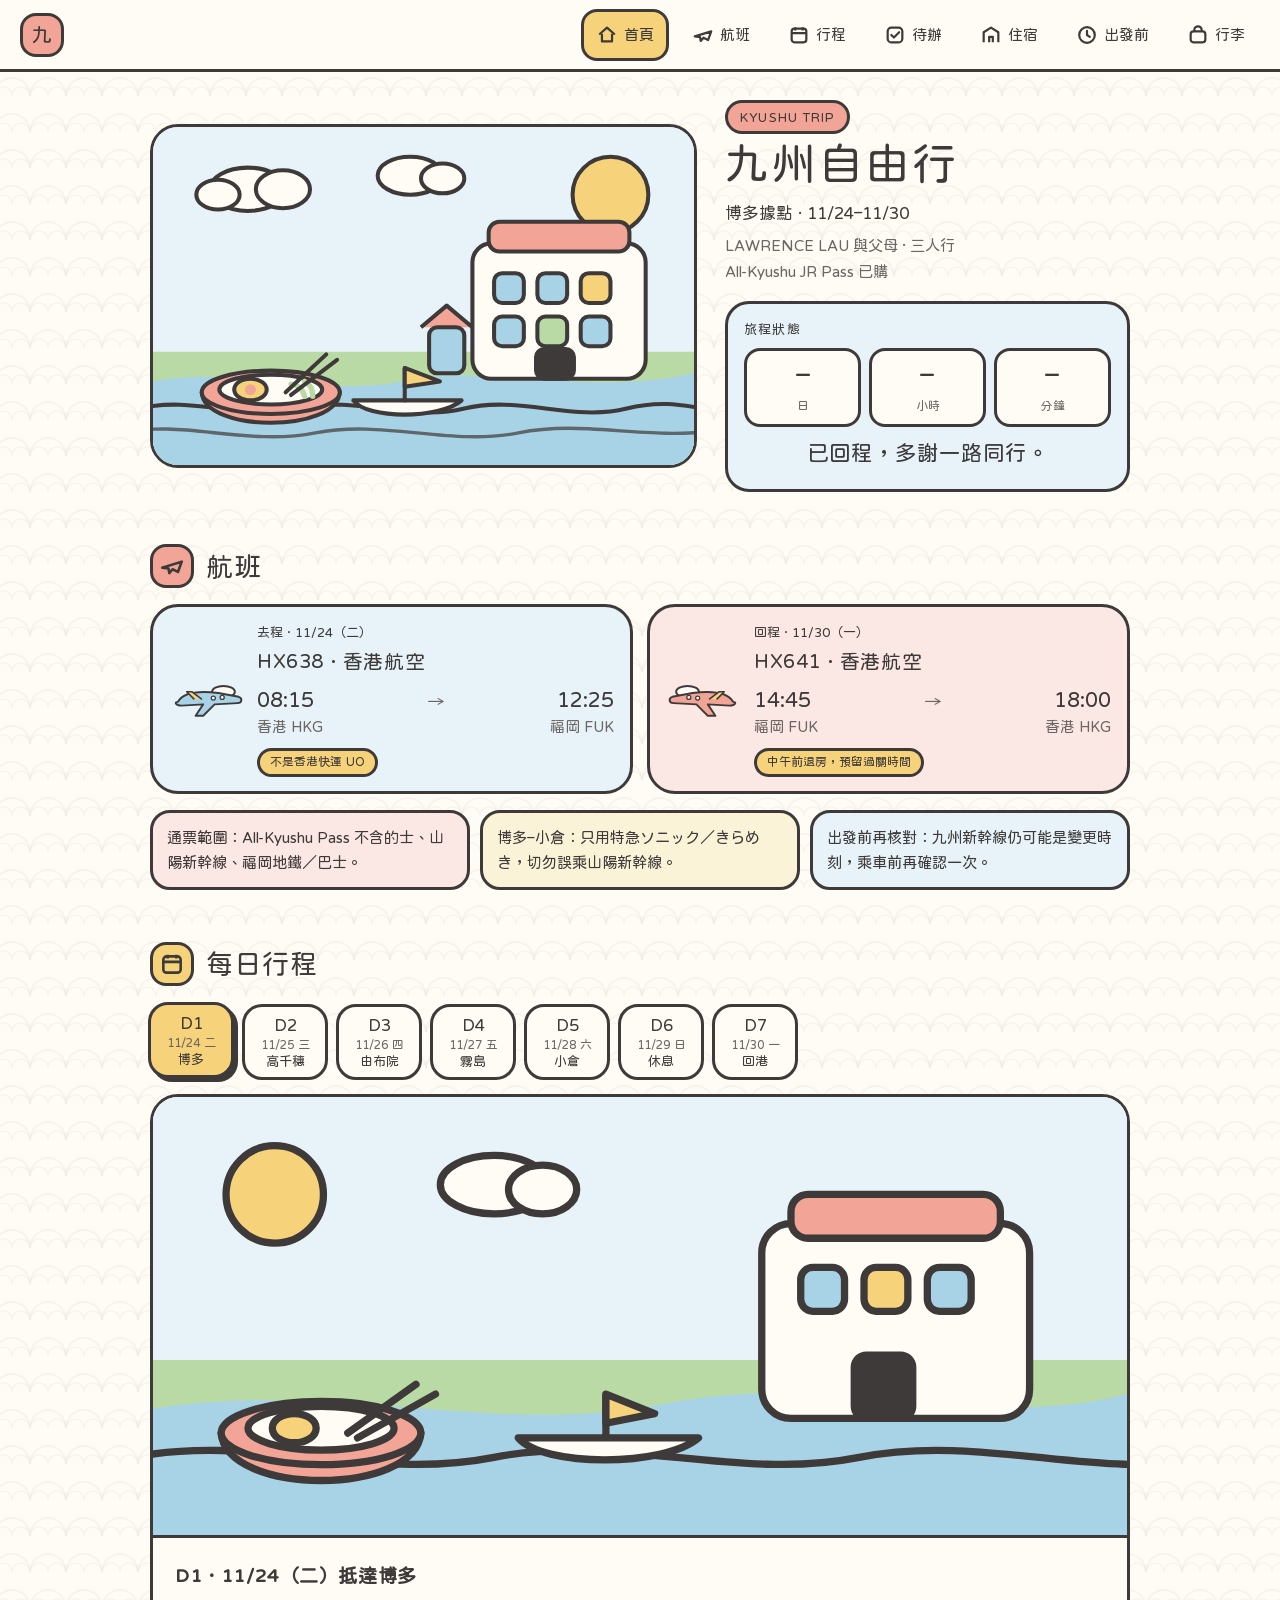
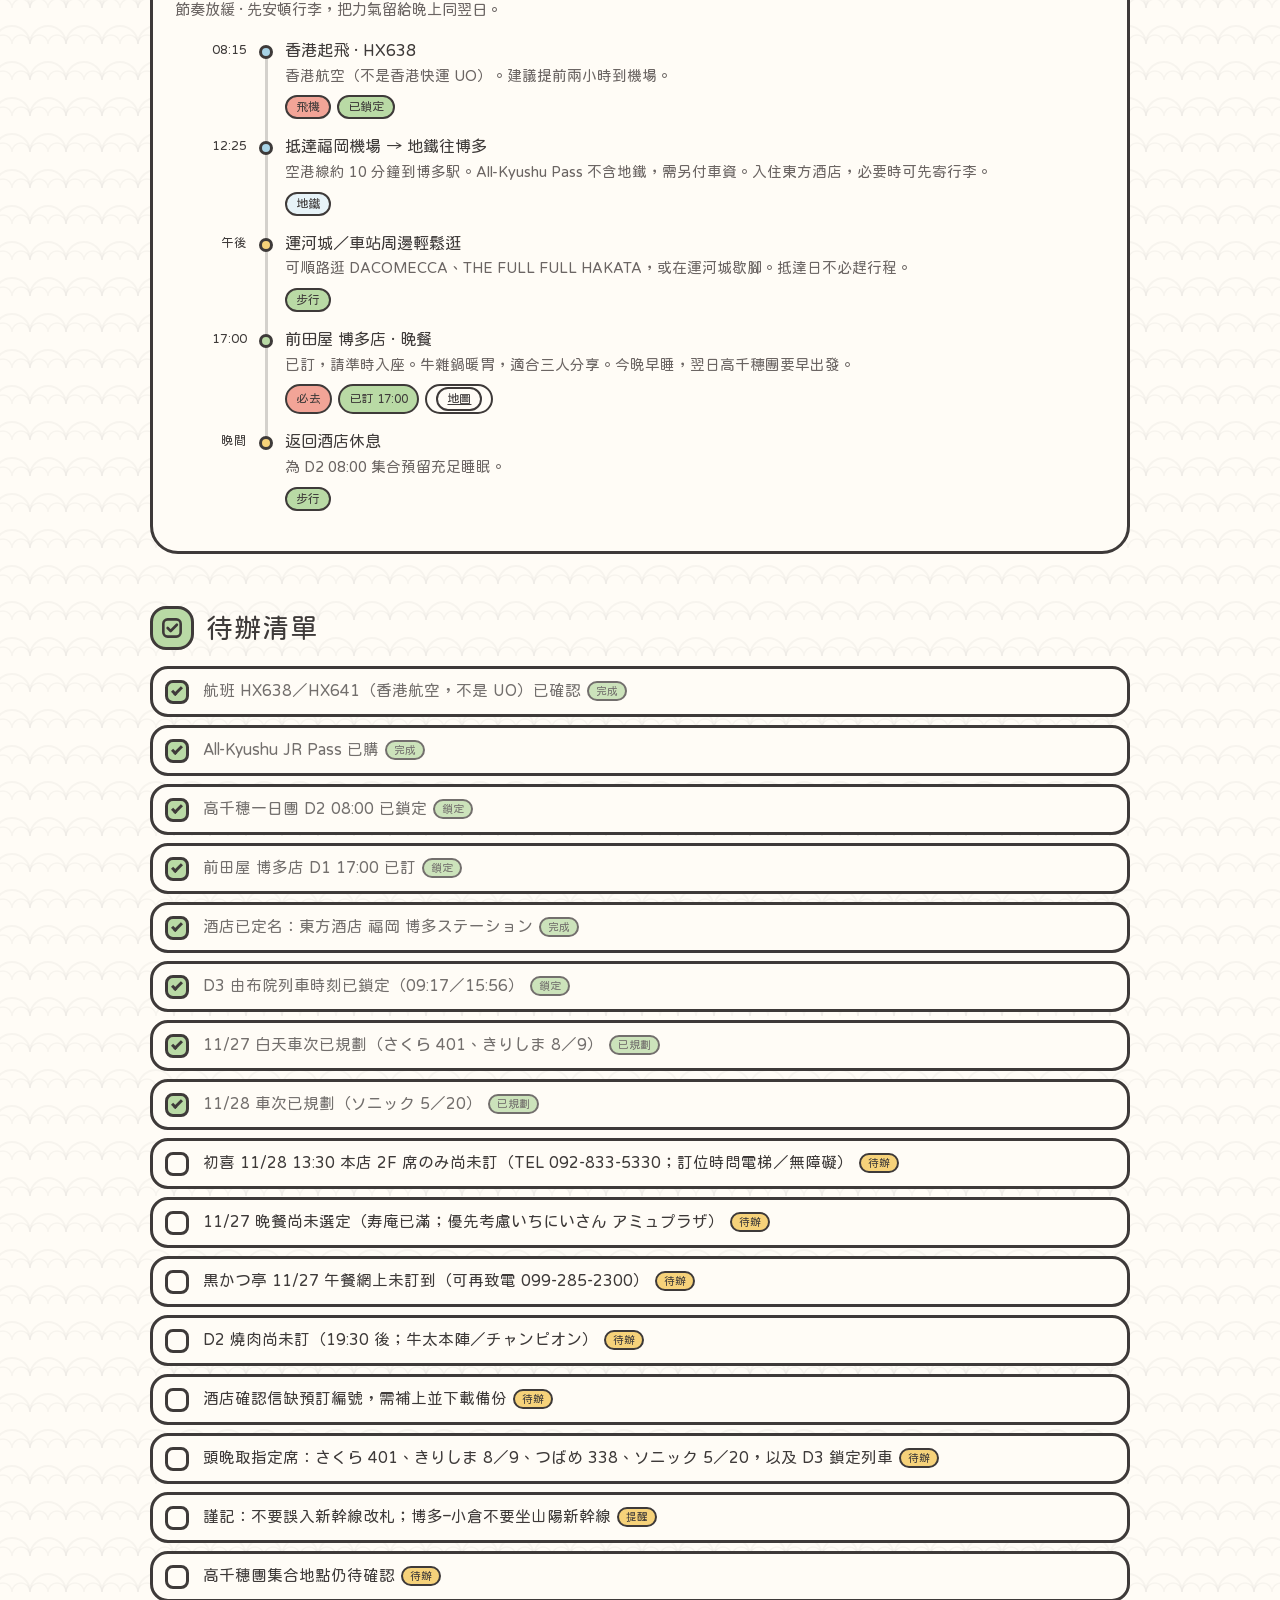
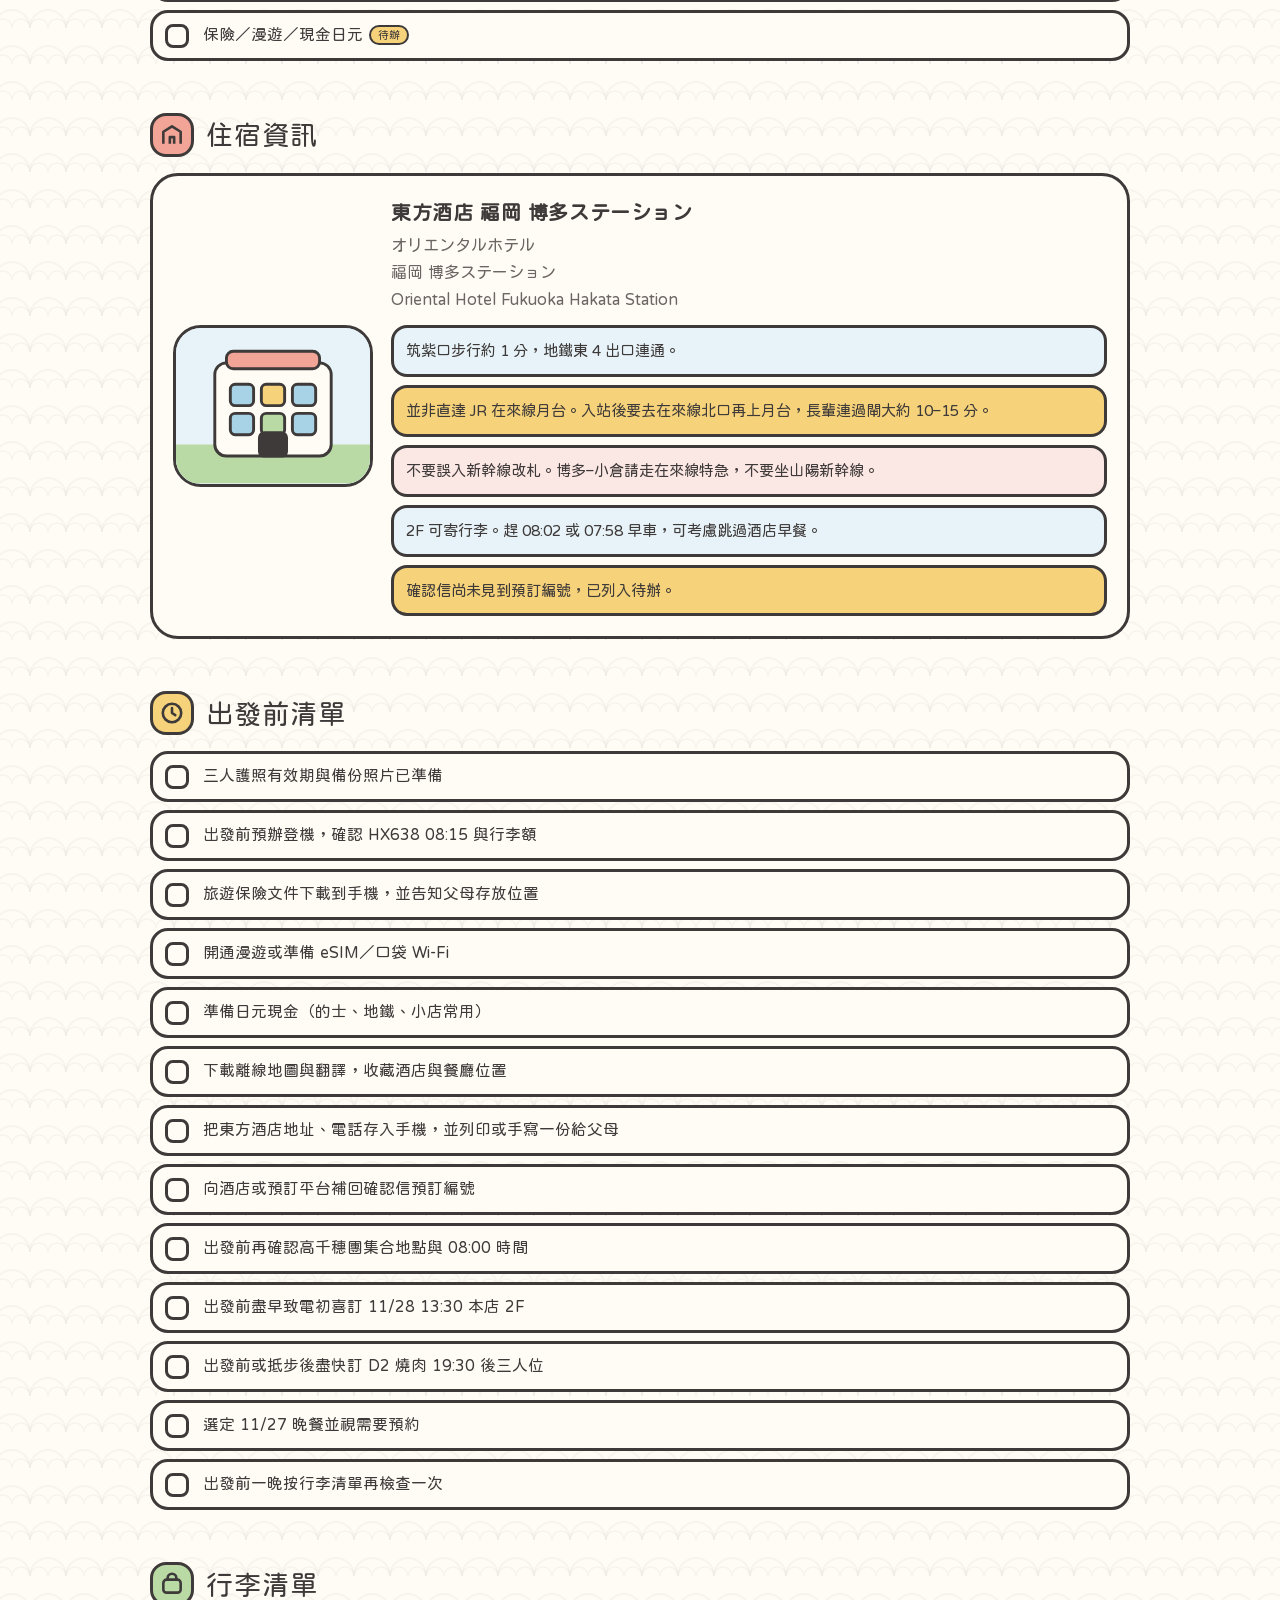
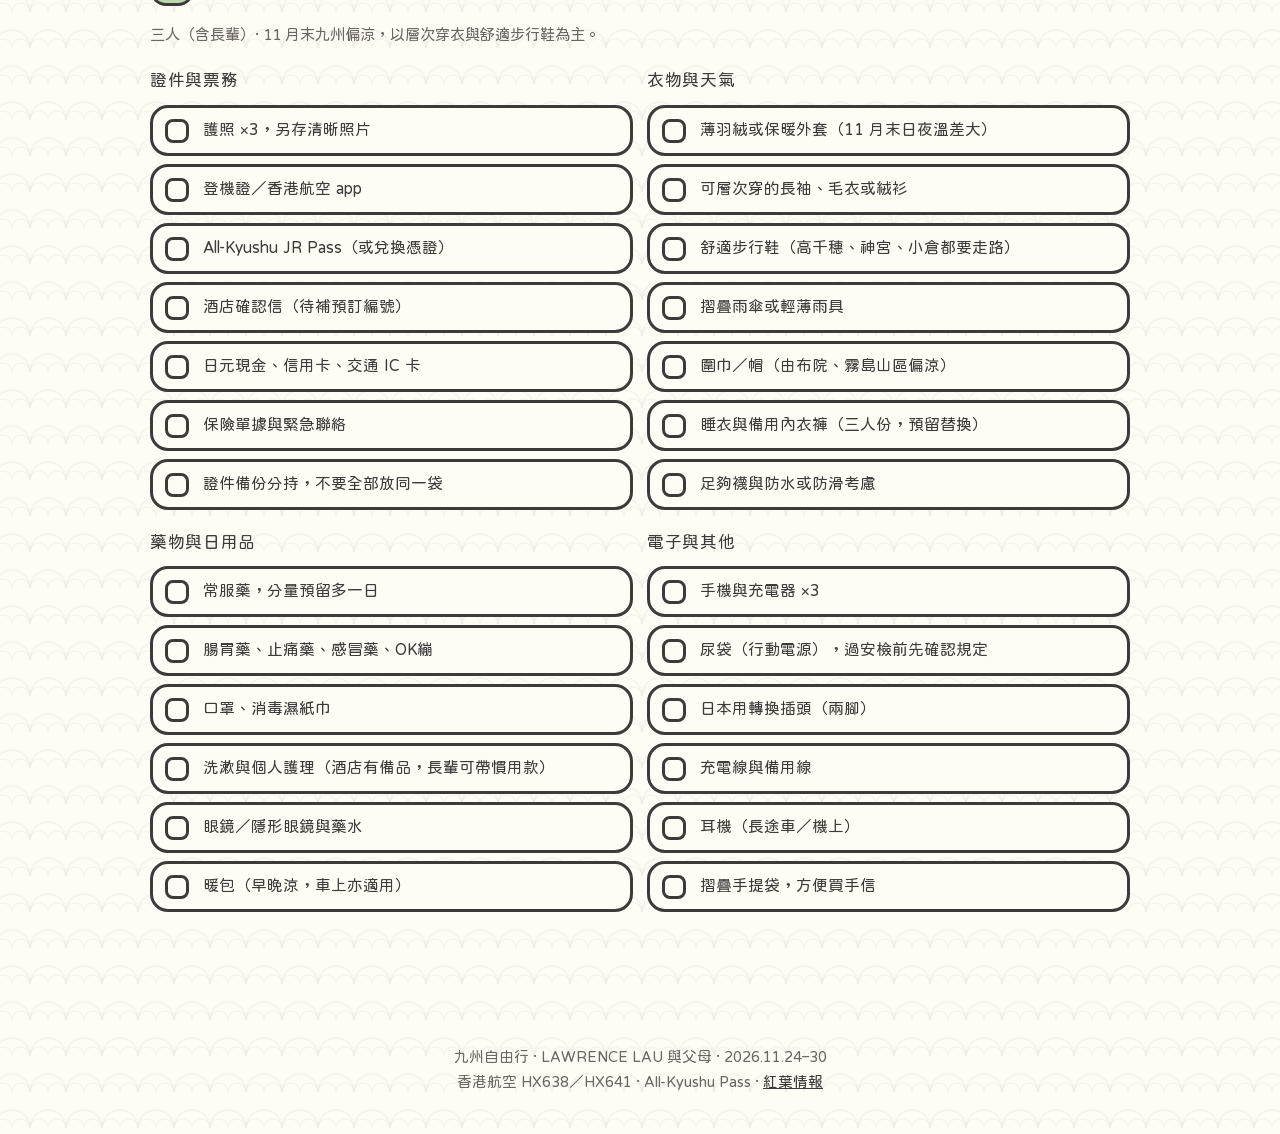
==== commit 84bc43ce: "Rebuild travel site in Japanese picture-book style Replace the stale dashboard with a mobile-first T" ====
--- a/index.html
+++ b/index.html
@@ -1,1076 +1,1184 @@
 <!DOCTYPE html>
-<html lang="zh-Hant">
+<html lang="zh-Hant-HK">
 <head>
 <meta charset="UTF-8">
 <meta name="viewport" content="width=device-width, initial-scale=1.0">
-<title>九州自由行 · 和風行程儀表板 | LAWRENCE LAU</title>
+<title>九州自由行 · 博多據點 11/24–11/30 | LAWRENCE LAU</title>
+<meta name="description" content="三人博多據點自由行：香港航空往返福岡、七日行程、住宿與行李清單。日系繪本風行程頁。">
+<meta name="theme-color" content="#FFFCF6">
+<link rel="icon" href="data:image/svg+xml,%3Csvg xmlns='http://www.w3.org/2000/svg' viewBox='0 0 32 32'%3E%3Crect width='32' height='32' rx='8' fill='%23F6D27A' stroke='%233E3A39' stroke-width='3'/%3E%3Ctext x='16' y='23' text-anchor='middle' font-size='16' font-family='sans-serif' fill='%233E3A39'%3E%E4%B9%9D%3C/text%3E%3C/svg%3E">
 <link rel="preconnect" href="https://fonts.googleapis.com">
 <link rel="preconnect" href="https://fonts.gstatic.com" crossorigin>
-<link href="https://fonts.googleapis.com/css2?family=Noto+Sans+JP:wght@300;400;500;700&family=Noto+Serif+JP:wght@400;600;700&display=swap" rel="stylesheet">
-<style>
-:root {
-  --indigo: #1B2A4A;
-  --indigo-deep: #0F1A2E;
-  --indigo-soft: #2A3F66;
-  --vermillion: #C45C4A;
-  --gold: #D4A574;
-  --gold-light: #E8C9A0;
-  --moss: #5A6B4A;
-  --moss-light: #7A8B6A;
-  --wisteria: #8B7BA8;
-  --washi: #F7F2EA;
-  --washi-warm: #F0E8DC;
-  --washi-card: #FFFCF7;
-  --ink: #2C2A26;
-  --ink-muted: #5C584F;
-  --ink-faint: #8A857A;
-  --line: #E5DDD0;
-  --shadow: 0 4px 24px rgba(27,42,74,0.08);
-  --shadow-hover: 0 8px 32px rgba(27,42,74,0.14);
-  --radius: 16px;
-  --radius-sm: 10px;
-  --nav-h: 64px;
-}
-*, *::before, *::after { box-sizing: border-box; margin: 0; padding: 0; }
-html { scroll-behavior: smooth; }
-body {
-  font-family: "Noto Sans JP", "PingFang TC", "Microsoft JhengHei", sans-serif;
-  background: var(--washi);
-  color: var(--ink);
-  line-height: 1.65;
-  min-height: 100vh;
-  background-image:
-    radial-gradient(ellipse at 10% 0%, rgba(139,123,168,0.07) 0%, transparent 50%),
-    radial-gradient(ellipse at 90% 20%, rgba(196,92,74,0.05) 0%, transparent 40%),
-    url("data:image/svg+xml,%3Csvg width='60' height='60' viewBox='0 0 60 60' xmlns='http://www.w3.org/2000/svg'%3E%3Cg fill='none'%3E%3Cg fill='%231B2A4A' fill-opacity='0.03'%3E%3Cpath d='M30 0l15 26H15L30 0zm0 60L15 34h30L30 60zm-30-30l26-15v30L0 30zm60 0L34 15v30l26-15z'/%3E%3C/g%3E%3C/g%3E%3C/svg%3E");
-}
-h1,h2,h3,h4 { font-family: "Noto Serif JP", serif; font-weight: 600; letter-spacing: 0.02em; color: var(--indigo); }
-a { color: var(--vermillion); text-decoration: none; transition: color .2s; }
-a:hover { color: var(--indigo); }
-.nav {
-  position: sticky; top: 0; z-index: 100; height: var(--nav-h);
-  background: rgba(247,242,234,0.92); backdrop-filter: blur(12px);
-  border-bottom: 1px solid var(--line);
-  display: flex; align-items: center; justify-content: space-between; padding: 0 1.5rem;
-}
-.nav-brand { display: flex; align-items: center; gap: .75rem; font-family: "Noto Serif JP", serif; font-size: 1.05rem; color: var(--indigo); font-weight: 600; }
-.nav-brand .crest {
-  width: 36px; height: 36px; border-radius: 50%;
-  background: linear-gradient(135deg, var(--indigo), var(--indigo-soft));
-  display: grid; place-items: center; color: var(--gold); font-size: .85rem;
-  box-shadow: 0 2px 8px rgba(27,42,74,.25);
-}
-.nav-tabs { display: flex; gap: .25rem; }
-.nav-tab {
-  appearance: none; border: none; background: transparent;
-  padding: .5rem 1.1rem; border-radius: 999px;
-  font-family: inherit; font-size: .88rem; color: var(--ink-muted);
-  cursor: pointer; transition: all .25s; font-weight: 500;
-}
-.nav-tab:hover { background: var(--washi-warm); color: var(--indigo); }
-.nav-tab.active { background: var(--indigo); color: var(--washi); box-shadow: 0 2px 10px rgba(27,42,74,.2); }
-.nav-meta { font-size: .75rem; color: var(--ink-faint); text-align: right; }
-.nav-meta strong { color: var(--vermillion); display: block; font-size: .85rem; }
-.hero {
-  position: relative; overflow: hidden;
-  background: linear-gradient(135deg, var(--indigo-deep) 0%, var(--indigo) 45%, var(--indigo-soft) 100%);
-  color: var(--washi); padding: 3rem 1.5rem 2.5rem; margin-bottom: 1.5rem;
-}
-.hero::before {
-  content: ""; position: absolute; inset: 0;
-  background-image: url("data:image/svg+xml,%3Csvg width='80' height='80' viewBox='0 0 80 80' xmlns='http://www.w3.org/2000/svg'%3E%3Cpath d='M40 10c8 10 8 20 0 30-8-10-8-20 0-30zm0 30c8 10 8 20 0 30-8-10-8-20 0-30zM10 40c10-8 20-8 30 0-10 8-20 8-30 0zm30 0c10-8 20-8 30 0-10 8-20 8-30 0z' fill='%23D4A574' fill-opacity='0.07'/%3E%3C/svg%3E");
-}
-.hero::after {
-  content: ""; position: absolute; right: -40px; top: -40px;
-  width: 280px; height: 280px; border-radius: 50%; border: 40px solid rgba(212,165,116,0.08);
-}
-.hero-inner { position: relative; max-width: 1200px; margin: 0 auto; }
-.hero-badge {
-  display: inline-flex; align-items: center; gap: .4rem;
-  background: rgba(212,165,116,0.2); border: 1px solid rgba(212,165,116,0.4);
-  color: var(--gold-light); padding: .3rem .9rem; border-radius: 999px;
-  font-size: .78rem; letter-spacing: .08em; margin-bottom: 1rem;
-}
-.hero h1 { color: #FFF; font-size: clamp(1.8rem, 4vw, 2.6rem); font-weight: 700; line-height: 1.3; margin-bottom: .5rem; }
-.hero h1 span { color: var(--gold); }
-.hero-sub { color: rgba(247,242,234,0.75); font-size: 1rem; max-width: 560px; margin-bottom: 1.5rem; }
-.hero-pills { display: flex; flex-wrap: wrap; gap: .5rem; }
-.hero-pill {
-  background: rgba(255,255,255,0.08); border: 1px solid rgba(255,255,255,0.15);
-  padding: .4rem .85rem; border-radius: 8px; font-size: .82rem;
-  display: flex; align-items: center; gap: .4rem;
-}
-.hero-pill .dot { width: 6px; height: 6px; border-radius: 50%; background: var(--gold); }
-.hero-accent-bar {
-  position: absolute; left: 0; top: 0; bottom: 0; width: 5px;
-  background: linear-gradient(180deg, var(--vermillion), var(--gold), var(--wisteria));
-}
-.wrap { max-width: 1200px; margin: 0 auto; padding: 0 1.5rem 3rem; }
-.panel { display: none; animation: fadeIn .35s ease; }
-.panel.active { display: block; }
-@keyframes fadeIn { from { opacity: 0; transform: translateY(8px); } to { opacity: 1; transform: none; } }
-.kpi-row {
-  display: grid; grid-template-columns: repeat(auto-fit, minmax(160px, 1fr));
-  gap: 1rem; margin-bottom: 1.5rem; margin-top: -2.5rem; position: relative; z-index: 2;
-}
-.kpi {
-  background: var(--washi-card); border-radius: var(--radius); padding: 1.15rem 1.25rem;
-  box-shadow: var(--shadow); border: 1px solid var(--line); position: relative; overflow: hidden;
-  transition: transform .2s, box-shadow .2s;
-}
-.kpi:hover { transform: translateY(-2px); box-shadow: var(--shadow-hover); }
-.kpi::before {
-  content: ""; position: absolute; left: 0; top: 0; bottom: 0; width: 4px;
-  background: var(--accent, var(--indigo)); border-radius: 4px 0 0 4px;
-}
-.kpi-label { font-size: .72rem; color: var(--ink-faint); letter-spacing: .06em; margin-bottom: .35rem; }
-.kpi-value { font-family: "Noto Serif JP", serif; font-size: 1.55rem; color: var(--indigo); font-weight: 700; line-height: 1.2; }
-.kpi-hint { font-size: .75rem; color: var(--ink-muted); margin-top: .25rem; }
-.kpi[data-a="ver"] { --accent: var(--vermillion); }
-.kpi[data-a="gold"] { --accent: var(--gold); }
-.kpi[data-a="moss"] { --accent: var(--moss); }
-.kpi[data-a="wis"] { --accent: var(--wisteria); }
-.kpi[data-a="ind"] { --accent: var(--indigo); }
-.sec-head { display: flex; align-items: center; justify-content: space-between; margin: 2rem 0 1rem; flex-wrap: wrap; gap: .75rem; }
-.sec-head h2 { font-size: 1.35rem; display: flex; align-items: center; gap: .6rem; }
-.sec-head h2 .jp {
-  font-size: .75rem; color: var(--gold); font-weight: 400; writing-mode: vertical-rl;
-  letter-spacing: .15em; border-left: 2px solid var(--gold); padding-left: .4rem; height: 1.6em;
-}
-.sec-head .tag { font-size: .75rem; background: var(--washi-warm); color: var(--ink-muted); padding: .25rem .7rem; border-radius: 999px; border: 1px solid var(--line); }
-.grid-2 { display: grid; grid-template-columns: 1fr 1fr; gap: 1.25rem; }
-.grid-3 { display: grid; grid-template-columns: repeat(3, 1fr); gap: 1.25rem; }
-@media (max-width: 900px) {
-  .grid-2, .grid-3 { grid-template-columns: 1fr; }
-  .nav-meta { display: none; }
-  .nav-tab { padding: .45rem .7rem; font-size: .8rem; }
-}
-.card {
-  background: var(--washi-card); border-radius: var(--radius); border: 1px solid var(--line);
-  box-shadow: var(--shadow); padding: 1.35rem; position: relative;
-}
-.card-title {
-  font-family: "Noto Serif JP", serif; font-size: 1.05rem; color: var(--indigo);
-  margin-bottom: .85rem; display: flex; align-items: center; gap: .5rem;
-}
-.card-title .ico {
-  width: 28px; height: 28px; border-radius: 8px; display: grid; place-items: center;
-  font-size: .85rem; background: var(--washi-warm); flex-shrink: 0;
-}
-.cal { display: grid; grid-template-columns: repeat(7, 1fr); gap: 4px; text-align: center; }
-.cal-dow { font-size: .7rem; color: var(--ink-faint); padding: .4rem 0; font-weight: 500; }
-.cal-day {
-  aspect-ratio: 1; border-radius: 10px; display: flex; flex-direction: column;
-  align-items: center; justify-content: center; font-size: .85rem;
-  color: var(--ink-muted); position: relative; background: var(--washi); border: 1px solid transparent;
-}
-.cal-day.empty { background: transparent; }
-.cal-day.trip {
-  background: linear-gradient(145deg, var(--indigo), var(--indigo-soft));
-  color: #fff; font-weight: 600; border: none; box-shadow: 0 3px 10px rgba(27,42,74,.25); cursor: pointer;
-}
-.cal-day.trip:hover { transform: scale(1.06); }
-.cal-day.trip .dlabel { font-size: .55rem; opacity: .85; margin-top: 1px; }
-.cal-day.locked::after { content: "◉"; position: absolute; top: 2px; right: 4px; font-size: .5rem; color: var(--gold); }
-.cal-legend { display: flex; flex-wrap: wrap; gap: .75rem; margin-top: 1rem; font-size: .75rem; color: var(--ink-muted); }
-.cal-legend span { display: flex; align-items: center; gap: .35rem; }
-.cal-legend i { width: 12px; height: 12px; border-radius: 3px; display: inline-block; }
-.map-svg { width: 100%; height: auto; max-height: 380px; }
-.map-legend { display: flex; flex-wrap: wrap; gap: .6rem; margin-top: .75rem; font-size: .75rem; }
-.map-legend span {
-  display: inline-flex; align-items: center; gap: .3rem;
-  background: var(--washi); padding: .2rem .55rem; border-radius: 6px; border: 1px solid var(--line);
-}
-.map-legend .swatch { width: 10px; height: 10px; border-radius: 50%; }
-.intensity-bars { display: flex; flex-direction: column; gap: .55rem; }
-.ibar { display: grid; grid-template-columns: 48px 1fr 36px; align-items: center; gap: .6rem; }
-.ibar-label { font-size: .78rem; font-weight: 600; color: var(--indigo); }
-.ibar-track { height: 14px; background: var(--washi-warm); border-radius: 999px; overflow: hidden; border: 1px solid var(--line); }
-.ibar-fill { height: 100%; border-radius: 999px; background: linear-gradient(90deg, var(--moss-light), var(--gold), var(--vermillion)); }
-.ibar-val { font-size: .72rem; color: var(--ink-faint); text-align: right; }
-.donut-wrap { display: flex; align-items: center; gap: 1.25rem; flex-wrap: wrap; justify-content: center; }
-.donut-legend { font-size: .8rem; color: var(--ink-muted); }
-.donut-legend div { display: flex; align-items: center; gap: .4rem; margin: .3rem 0; }
-.donut-legend i { width: 10px; height: 10px; border-radius: 2px; }
-.info-list { list-style: none; }
-.info-list li { display: flex; gap: .75rem; padding: .65rem 0; border-bottom: 1px dashed var(--line); font-size: .9rem; }
-.info-list li:last-child { border-bottom: none; }
-.info-list .ilabel { flex-shrink: 0; width: 72px; font-size: .72rem; font-weight: 600; color: var(--wisteria); padding-top: .15rem; }
-.warn-box {
-  background: linear-gradient(135deg, rgba(196,92,74,0.08), rgba(196,92,74,0.03));
-  border: 1px solid rgba(196,92,74,0.3); border-left: 4px solid var(--vermillion);
-  border-radius: var(--radius-sm); padding: .9rem 1rem; margin-top: 1rem; font-size: .85rem;
-}
-.warn-box strong { color: var(--vermillion); }
-.lock-box {
-  background: linear-gradient(135deg, rgba(90,107,74,0.1), rgba(90,107,74,0.03));
-  border: 1px solid rgba(90,107,74,0.3); border-left: 4px solid var(--moss);
-  border-radius: var(--radius-sm); padding: .9rem 1rem; font-size: .85rem;
-}
-.open-box {
-  background: linear-gradient(135deg, rgba(212,165,116,0.12), rgba(212,165,116,0.03));
-  border: 1px solid rgba(212,165,116,0.4); border-left: 4px solid var(--gold);
-  border-radius: var(--radius-sm); padding: .9rem 1rem; font-size: .85rem;
-}
-.day-chips { display: flex; flex-wrap: wrap; gap: .5rem; margin-bottom: 1.25rem; }
-.day-chip {
-  appearance: none; border: 1.5px solid var(--line); background: var(--washi-card);
-  padding: .55rem 1rem; border-radius: 999px; cursor: pointer; font-family: inherit;
-  font-size: .82rem; color: var(--ink-muted); transition: all .25s; font-weight: 500;
-  display: flex; align-items: center; gap: .4rem;
-}
-.day-chip:hover { border-color: var(--indigo); color: var(--indigo); }
-.day-chip.active { background: var(--indigo); color: #fff; border-color: var(--indigo); box-shadow: 0 3px 12px rgba(27,42,74,.22); }
-.day-chip .dn { font-family: "Noto Serif JP", serif; font-weight: 700; }
-.day-chip .dd { font-size: .7rem; opacity: .75; }
-.day-panel { display: none; }
-.day-panel.active { display: block; animation: fadeIn .3s ease; }
-.timeline { position: relative; padding-left: 1.75rem; }
-.timeline::before {
-  content: ""; position: absolute; left: 7px; top: 8px; bottom: 8px; width: 2px;
-  background: linear-gradient(180deg, var(--indigo), var(--gold), var(--wisteria)); border-radius: 2px;
-}
-.tl-item {
-  position: relative; margin-bottom: 1.1rem; padding: .85rem 1rem;
-  background: var(--washi); border-radius: var(--radius-sm); border: 1px solid var(--line);
-}
-.tl-item::before {
-  content: ""; position: absolute; left: -1.5rem; top: 1.1rem;
-  width: 12px; height: 12px; border-radius: 50%;
-  background: var(--washi-card); border: 3px solid var(--indigo); box-shadow: 0 0 0 3px var(--washi);
-}
-.tl-item.locked::before { border-color: var(--vermillion); background: var(--vermillion); }
-.tl-item.meal::before { border-color: var(--gold); background: var(--gold); }
-.tl-item.transit::before { border-color: var(--wisteria); background: var(--wisteria); }
-.tl-time { font-size: .72rem; font-weight: 700; color: var(--vermillion); margin-bottom: .2rem; }
-.tl-title { font-weight: 600; font-size: .95rem; color: var(--indigo); }
-.tl-desc { font-size: .82rem; color: var(--ink-muted); margin-top: .25rem; }
-.tl-tag {
-  display: inline-block; font-size: .65rem; padding: .15rem .45rem; border-radius: 4px;
-  margin-top: .4rem; margin-right: .3rem; background: var(--washi-warm); color: var(--ink-muted); font-weight: 500;
-}
-.tl-tag.lock { background: rgba(196,92,74,.12); color: var(--vermillion); }
-.tl-tag.warn { background: rgba(196,92,74,.15); color: var(--vermillion); }
-.tl-tag.pass { background: rgba(90,107,74,.12); color: var(--moss); }
-.day-header-bar { display: flex; align-items: flex-start; justify-content: space-between; gap: 1rem; margin-bottom: 1.25rem; flex-wrap: wrap; }
-.day-header-bar h3 { font-size: 1.3rem; }
-.day-header-bar .meta { font-size: .85rem; color: var(--ink-muted); }
-.intensity-badge { font-size: .75rem; padding: .3rem .7rem; border-radius: 999px; font-weight: 600; white-space: nowrap; }
-.intensity-badge.high { background: rgba(196,92,74,.15); color: var(--vermillion); }
-.intensity-badge.med { background: rgba(212,165,116,.2); color: #9A6B3A; }
-.intensity-badge.low { background: rgba(90,107,74,.15); color: var(--moss); }
-.food-filters { display: flex; flex-wrap: wrap; gap: .4rem; margin-bottom: 1.25rem; }
-.ffilter {
-  appearance: none; border: 1.5px solid var(--line); background: var(--washi-card);
-  padding: .4rem .85rem; border-radius: 999px; cursor: pointer; font-family: inherit;
-  font-size: .8rem; color: var(--ink-muted); transition: all .2s;
-}
-.ffilter:hover { border-color: var(--gold); color: var(--indigo); }
-.ffilter.active { background: var(--gold); color: var(--indigo-deep); border-color: var(--gold); font-weight: 600; }
-.food-grid { display: grid; grid-template-columns: repeat(auto-fill, minmax(260px, 1fr)); gap: 1rem; }
-.food-card {
-  background: var(--washi-card); border-radius: var(--radius); border: 1px solid var(--line);
-  overflow: hidden; box-shadow: var(--shadow); transition: transform .2s, box-shadow .2s;
-  display: flex; flex-direction: column;
-}
-.food-card:hover { transform: translateY(-3px); box-shadow: var(--shadow-hover); }
-.food-card.hidden { display: none; }
-.food-top { height: 72px; display: flex; align-items: flex-end; padding: .85rem 1rem; position: relative; }
-.food-top.main { background: linear-gradient(135deg, #1B2A4A, #3A4F7A); }
-.food-top.sweet { background: linear-gradient(135deg, #8B7BA8, #B5A8D0); }
-.food-top.snack { background: linear-gradient(135deg, #C45C4A, #D4886A); }
-.food-top.bread { background: linear-gradient(135deg, #5A6B4A, #8A9B6A); }
-.food-cat-badge {
-  position: absolute; top: .6rem; right: .7rem; font-size: .65rem;
-  background: rgba(255,255,255,.2); color: #fff; padding: .15rem .5rem; border-radius: 999px;
-}
-.food-name { font-family: "Noto Serif JP", serif; color: #fff; font-size: 1.05rem; font-weight: 600; text-shadow: 0 1px 4px rgba(0,0,0,.2); }
-.food-body { padding: .9rem 1rem 1.1rem; flex: 1; display: flex; flex-direction: column; }
-.food-area { font-size: .75rem; color: var(--ink-faint); margin-bottom: .35rem; }
-.food-note { font-size: .82rem; color: var(--ink-muted); flex: 1; margin-bottom: .75rem; }
-.food-link {
-  display: inline-flex; align-items: center; gap: .35rem; font-size: .8rem; font-weight: 600;
-  color: var(--vermillion); padding: .4rem .7rem; border-radius: 8px;
-  background: rgba(196,92,74,.08); border: 1px solid rgba(196,92,74,.2); align-self: flex-start;
-}
-.food-link:hover { background: var(--vermillion); color: #fff; }
-.food-day-tag { font-size: .7rem; color: var(--wisteria); font-weight: 500; margin-bottom: .4rem; }
-.check-list { list-style: none; }
-.check-list li {
-  display: flex; align-items: flex-start; gap: .65rem; padding: .55rem 0;
-  border-bottom: 1px dashed var(--line); font-size: .88rem;
-}
-.check-list li:last-child { border-bottom: none; }
-.check-box {
-  width: 18px; height: 18px; border-radius: 5px; flex-shrink: 0; margin-top: 2px;
-  border: 2px solid var(--indigo); cursor: pointer; display: grid; place-items: center;
-  transition: all .2s; background: var(--washi-card);
-}
-.check-box.done { background: var(--moss); border-color: var(--moss); color: #fff; font-size: .7rem; }
-.check-status { font-size: .65rem; padding: .1rem .4rem; border-radius: 4px; margin-left: auto; white-space: nowrap; font-weight: 600; }
-.check-status.done-s { background: rgba(90,107,74,.15); color: var(--moss); }
-.check-status.open-s { background: rgba(212,165,116,.2); color: #9A6B3A; }
-.check-status.lock-s { background: rgba(196,92,74,.12); color: var(--vermillion); }
-.footer { text-align: center; padding: 2rem 1.5rem; color: var(--ink-faint); font-size: .78rem; border-top: 1px solid var(--line); margin-top: 2rem; }
-.footer .seal {
-  display: inline-block; width: 48px; height: 48px; border-radius: 50%;
-  border: 2px solid var(--gold); color: var(--gold); font-family: "Noto Serif JP", serif;
-  font-size: .9rem; line-height: 44px; margin-bottom: .75rem;
-}
-.mini-row { display: flex; flex-wrap: wrap; gap: .5rem; margin-top: .75rem; }
-.chip-sm { font-size: .72rem; padding: .25rem .6rem; border-radius: 6px; background: var(--washi); border: 1px solid var(--line); color: var(--ink-muted); }
-.chip-sm.hot { background: rgba(196,92,74,.1); border-color: rgba(196,92,74,.3); color: var(--vermillion); }
-.chip-sm.ok { background: rgba(90,107,74,.1); border-color: rgba(90,107,74,.3); color: var(--moss); }
-.route-list { font-size: .85rem; }
-.route-list .rline { display: flex; align-items: center; gap: .5rem; padding: .4rem 0; border-bottom: 1px dashed var(--line); }
-.route-list .rline:last-child { border-bottom: none; }
-.route-dot { width: 8px; height: 8px; border-radius: 50%; flex-shrink: 0; }
-.two-col-day { display: grid; grid-template-columns: 1.2fr .8fr; gap: 1.25rem; }
-@media (max-width: 800px) { .two-col-day { grid-template-columns: 1fr; } .kpi-row { margin-top: -1.5rem; } }
-.seigaiha-accent {
-  height: 6px; border-radius: 3px; margin: 1.5rem 0; opacity: .35;
-  background: repeating-linear-gradient(90deg, var(--indigo) 0 8px, transparent 8px 12px, var(--gold) 12px 20px, transparent 20px 24px, var(--vermillion) 24px 32px, transparent 32px 36px, var(--wisteria) 36px 44px, transparent 44px 48px);
-}
-</style>
+<link href="https://fonts.googleapis.com/css2?family=Huninn&family=Noto+Sans+TC:wght@400;500;700&display=swap" rel="stylesheet">
+<link rel="stylesheet" href="styles.css">
 </head>
 <body>
-
-<nav class="nav">
-  <div class="nav-brand"><div class="crest">九</div><span>九州和風儀表板</span></div>
-  <div class="nav-tabs" role="tablist">
-    <button class="nav-tab active" data-panel="overview">概覽</button>
-    <button class="nav-tab" data-panel="schedule">日程</button>
-    <button class="nav-tab" data-panel="food">美食</button>
-    <button class="nav-tab" data-panel="notes">注意</button>
-  </div>
-  <div class="nav-meta"><strong>2026.11.24–30</strong>LAWRENCE LAU · 三人行</div>
-</nav>
-
-<header class="hero">
-  <div class="hero-accent-bar"></div>
-  <div class="hero-inner">
-    <div class="hero-badge">✦ 九州自由行 · KYUSHU TRIP DASHBOARD</div>
-    <h1>博多為據點 · <span>七日慢旅</span></h1>
-    <p class="hero-sub">香港航空往返福岡 · All-Kyushu JR Pass 已購 · 親子三人 · 酒店暫定博多附近</p>
-    <div class="hero-pills">
-      <div class="hero-pill"><span class="dot"></span>HX638 08:15 HKG → 12:25 FUK</div>
-      <div class="hero-pill"><span class="dot"></span>HX641 14:45 FUK → 18:00 HKG</div>
-      <div class="hero-pill"><span class="dot"></span>前田屋 17:00 已鎖</div>
-      <div class="hero-pill"><span class="dot"></span>高千穗團 08:00 已鎖</div>
-      <div class="hero-pill"><span class="dot"></span>由布院 09:17 / 15:56</div>
+<a class="skip" href="#home">跳到內容</a>
+
+<header class="nav">
+  <a class="nav-mark" href="#home" aria-label="九州自由行首頁">九</a>
+  <nav class="nav-links" aria-label="頁面章節">
+    <a href="#home" class="is-active">
+      <svg viewBox="0 0 24 24" fill="none" stroke="#3E3A39" stroke-width="2.4" stroke-linejoin="round" aria-hidden="true"><path d="M3.5 11.5 12 4l8.5 7.5"/><path d="M6.5 10.5V19h11V10.5"/></svg>
+      首頁
+    </a>
+    <a href="#flights">
+      <svg viewBox="0 0 24 24" fill="none" stroke="#3E3A39" stroke-width="2.4" stroke-linejoin="round" stroke-linecap="round" aria-hidden="true"><path d="M3 13.5 21 8l-3.5 9.5-5-2.5-3 3.5-.7-4.2L3 13.5z"/></svg>
+      航班
+    </a>
+    <a href="#itinerary">
+      <svg viewBox="0 0 24 24" fill="none" stroke="#3E3A39" stroke-width="2.4" stroke-linejoin="round" aria-hidden="true"><rect x="4" y="5" width="16" height="15" rx="3"/><path d="M8 3.5V7M16 3.5V7M4 10h16"/></svg>
+      行程
+    </a>
+    <a href="#todos">
+      <svg viewBox="0 0 24 24" fill="none" stroke="#3E3A39" stroke-width="2.4" stroke-linejoin="round" stroke-linecap="round" aria-hidden="true"><rect x="4" y="4" width="16" height="16" rx="4"/><path d="m8 12 2.8 2.8L16.5 9"/></svg>
+      待辦
+    </a>
+    <a href="#hotel">
+      <svg viewBox="0 0 24 24" fill="none" stroke="#3E3A39" stroke-width="2.4" stroke-linejoin="round" aria-hidden="true"><path d="M4 20V9l8-5 8 5v11"/><path d="M10 20v-6h4v6"/></svg>
+      住宿
+    </a>
+    <a href="#prep">
+      <svg viewBox="0 0 24 24" fill="none" stroke="#3E3A39" stroke-width="2.4" stroke-linejoin="round" stroke-linecap="round" aria-hidden="true"><circle cx="12" cy="12" r="8.5"/><path d="M12 7.5V12l3 2"/></svg>
+      出發前
+    </a>
+    <a href="#packing">
+      <svg viewBox="0 0 24 24" fill="none" stroke="#3E3A39" stroke-width="2.4" stroke-linejoin="round" aria-hidden="true"><rect x="4" y="8" width="16" height="12" rx="3"/><path d="M8 8V6.5A4 4 0 0 1 16 6.5V8"/></svg>
+      行李
+    </a>
+  </nav>
+  <button class="nav-more" type="button" aria-label="顯示更多選單">›</button>
+</header>
+
+<main class="wrap">
+<section id="home">
+  <div class="hero">
+    <div class="illo-frame" aria-hidden="true">
+      <svg viewBox="0 0 400 250" xmlns="http://www.w3.org/2000/svg">
+        <rect width="400" height="250" fill="#E7F3F8"/>
+        <circle class="bob-slow" cx="338" cy="50" r="28" fill="#F6D27A" stroke="#3E3A39" stroke-width="3"/>
+        <g class="bob" fill="#FFFCF6" stroke="#3E3A39" stroke-width="3" stroke-linejoin="round">
+          <ellipse cx="70" cy="46" rx="28" ry="16"/>
+          <ellipse cx="96" cy="46" rx="20" ry="14"/>
+          <ellipse cx="48" cy="50" rx="16" ry="11"/>
+        </g>
+        <g class="bob-slow" fill="#FFFCF6" stroke="#3E3A39" stroke-width="3" stroke-linejoin="round">
+          <ellipse cx="190" cy="36" rx="24" ry="14"/>
+          <ellipse cx="214" cy="38" rx="16" ry="11"/>
+        </g>
+        <path d="M0 166 H400 V250 H0 Z" fill="#B9DAA5"/>
+        <path d="M0 188 C60 176 120 200 184 188 C252 174 314 200 400 182 V250 H0 Z" fill="#A8D3E6"/>
+        <path class="wave" d="M-10 208 C30 198 70 218 110 208 S190 218 230 208 310 218 350 208 410 214 430 208" fill="none" stroke="#3E3A39" stroke-width="3" stroke-linecap="round"/>
+        <path class="wave" d="M-20 226 C20 216 70 236 120 226 S220 236 270 226 360 232 420 224" fill="none" stroke="#3E3A39" stroke-width="2.5" stroke-linecap="round" opacity=".7"/>
+        <g stroke="#3E3A39" stroke-width="3" stroke-linejoin="round">
+          <rect x="236" y="86" width="128" height="100" rx="14" fill="#FFFCF6"/>
+          <rect x="248" y="70" width="104" height="22" rx="8" fill="#F2A497"/>
+          <rect x="252" y="108" width="22" height="22" rx="6" fill="#A8D3E6"/>
+          <rect x="284" y="108" width="22" height="22" rx="6" fill="#A8D3E6"/>
+          <rect x="316" y="108" width="22" height="22" rx="6" fill="#F6D27A"/>
+          <rect x="252" y="140" width="22" height="22" rx="6" fill="#A8D3E6"/>
+          <rect x="284" y="140" width="22" height="22" rx="6" fill="#B9DAA5"/>
+          <rect x="316" y="140" width="22" height="22" rx="6" fill="#A8D3E6"/>
+          <rect x="283" y="164" width="28" height="22" rx="6" fill="#3E3A39"/>
+        </g>
+        <g stroke="#3E3A39" stroke-width="3" stroke-linejoin="round">
+          <path d="M198 148 L217 132 L236 148" fill="#F2A497"/>
+          <rect x="204" y="148" width="26" height="34" rx="6" fill="#A8D3E6"/>
+        </g>
+        <g class="bob" stroke="#3E3A39" stroke-width="3" stroke-linejoin="round" stroke-linecap="round">
+          <path d="M148 202 C158 216 212 216 228 202 Z" fill="#FFFCF6"/>
+          <path d="M186 202 V178"/>
+          <path d="M186 178 L212 188 L186 192 Z" fill="#F6D27A"/>
+        </g>
+        <g stroke="#3E3A39" stroke-width="3" stroke-linejoin="round" stroke-linecap="round">
+          <path d="M36 196 C38 226 136 226 138 196" fill="#F2A497"/>
+          <ellipse cx="87" cy="196" rx="51" ry="16" fill="#F2A497"/>
+          <ellipse cx="87" cy="194" rx="38" ry="11" fill="#FFFCF6"/>
+          <ellipse cx="72" cy="194" rx="12" ry="8" fill="#F6D27A"/>
+          <circle cx="72" cy="194" r="4" fill="#F2A497" stroke="none"/>
+          <path d="M102 190 q8 1 10 9" fill="none" stroke="#B9DAA5" stroke-width="4"/>
+          <path d="M112 188 q6 3 6 11" fill="none" stroke="#B9DAA5" stroke-width="4"/>
+          <path d="M128 168 L98 196"/>
+          <path d="M136 172 L102 198"/>
+        </g>
+      </svg>
     </div>
-  </div>
-</header>
-
-<div class="wrap">
-<section id="panel-overview" class="panel active">
-  <div class="kpi-row">
-    <div class="kpi" data-a="ind"><div class="kpi-label">行程日數</div><div class="kpi-value">7 日</div><div class="kpi-hint">11/24 – 11/30</div></div>
-    <div class="kpi" data-a="ver"><div class="kpi-label">同行人數</div><div class="kpi-value">3 人</div><div class="kpi-hint">本人 + 父母</div></div>
-    <div class="kpi" data-a="gold"><div class="kpi-label">已鎖定事項</div><div class="kpi-value">4 項</div><div class="kpi-hint">航班・前田屋・高千穗・由布院</div></div>
-    <div class="kpi" data-a="moss"><div class="kpi-label">JR 通票</div><div class="kpi-value">全九州</div><div class="kpi-hint">巴士亦可 · 不含山陽新幹線</div></div>
-    <div class="kpi" data-a="wis"><div class="kpi-label">待辦開放</div><div class="kpi-value">4 項</div><div class="kpi-hint">燒肉・黑豬・酒店・集合點</div></div>
-    <div class="kpi" data-a="ver"><div class="kpi-label">據點</div><div class="kpi-value">博多</div><div class="kpi-hint">酒店名稱待定</div></div>
-  </div>
-
-  <div class="grid-2">
-    <div class="card">
-      <div class="card-title"><span class="ico">📅</span> 2026 年 11 月行程熱力曆</div>
-      <div class="cal" id="nov-cal">
-        <div class="cal-dow">日</div><div class="cal-dow">一</div><div class="cal-dow">二</div><div class="cal-dow">三</div><div class="cal-dow">四</div><div class="cal-dow">五</div><div class="cal-dow">六</div>
-        <div class="cal-day">1</div><div class="cal-day">2</div><div class="cal-day">3</div><div class="cal-day">4</div><div class="cal-day">5</div><div class="cal-day">6</div>
-        <div class="cal-day">7</div><div class="cal-day">8</div><div class="cal-day">9</div><div class="cal-day">10</div><div class="cal-day">11</div><div class="cal-day">12</div><div class="cal-day">13</div>
-        <div class="cal-day">14</div><div class="cal-day">15</div><div class="cal-day">16</div><div class="cal-day">17</div><div class="cal-day">18</div><div class="cal-day">19</div><div class="cal-day">20</div>
-        <div class="cal-day">21</div><div class="cal-day">22</div><div class="cal-day">23</div>
-        <div class="cal-day trip locked" data-day="1">24<span class="dlabel">D1 抵</span></div>
-        <div class="cal-day trip locked" data-day="2">25<span class="dlabel">D2 高</span></div>
-        <div class="cal-day trip locked" data-day="3">26<span class="dlabel">D3 由</span></div>
-        <div class="cal-day trip" data-day="4">27<span class="dlabel">D4 倉</span></div>
-        <div class="cal-day trip" data-day="5">28<span class="dlabel">D5 鹿</span></div>
-        <div class="cal-day trip" data-day="6">29<span class="dlabel">D6 休</span></div>
-        <div class="cal-day trip" data-day="7">30<span class="dlabel">D7 回</span></div>
-      </div>
-      <div class="cal-legend">
-        <span><i style="background:linear-gradient(145deg,#1B2A4A,#2A3F66)"></i> 行程日</span>
-        <span><i style="background:#C45C4A"></i> ◉ 有鎖定時段</span>
-        <span><i style="background:#F7F2EA;border:1px solid #E5DDD0"></i> 一般日期</span>
+    <div class="hero-copy">
+      <span class="kicker">KYUSHU TRIP</span>
+      <h1>九州自由行</h1>
+      <p class="hero-sub">博多據點 · 11/24–11/30</p>
+      <p class="hero-meta">LAWRENCE LAU 與父母 · 三人行<br>All-Kyushu JR Pass 已購</p>
+      <div class="countdown" id="countdown">
+        <div class="countdown-label" id="countdown-label">距離 HX638 起飛還有</div>
+        <div class="countdown-row" id="countdown-row">
+          <div class="cd-unit"><span class="cd-num" id="cd-days">–</span><span class="cd-lab">日</span></div>
+          <div class="cd-unit"><span class="cd-num" id="cd-hours">–</span><span class="cd-lab">小時</span></div>
+          <div class="cd-unit"><span class="cd-num" id="cd-mins">–</span><span class="cd-lab">分鐘</span></div>
+        </div>
+        <div class="cd-status" id="countdown-status" hidden></div>
       </div>
     </div>
-
-    <div class="card">
-      <div class="card-title"><span class="ico">🗺</span> 九州樞紐路線圖 · 以博多為心</div>
-      <svg class="map-svg" viewBox="0 0 480 340" xmlns="http://www.w3.org/2000/svg" aria-label="九州路線圖">
-        <rect width="480" height="340" fill="#F7F2EA" rx="12"/>
-        <defs>
-          <pattern id="seig" width="40" height="20" patternUnits="userSpaceOnUse">
-            <path d="M0 20 Q10 0 20 20 Q30 0 40 20" fill="none" stroke="#1B2A4A" stroke-opacity="0.04" stroke-width="1"/>
-          </pattern>
-          <filter id="glow"><feGaussianBlur stdDeviation="2" result="b"/><feMerge><feMergeNode in="b"/><feMergeNode in="SourceGraphic"/></feMerge></filter>
-        </defs>
-        <rect width="480" height="340" fill="url(#seig)" rx="12"/>
-        <path d="M240 145 Q300 180 320 230" fill="none" stroke="#C45C4A" stroke-width="2.5" stroke-dasharray="6 4" opacity="0.85"/>
-        <path d="M240 145 Q310 130 360 120" fill="none" stroke="#D4A574" stroke-width="2.5" opacity="0.9"/>
-        <path d="M240 145 Q280 90 310 70" fill="none" stroke="#8B7BA8" stroke-width="2.5" opacity="0.9"/>
-        <path d="M240 145 Q230 220 250 280" fill="none" stroke="#5A6B4A" stroke-width="2.5" stroke-dasharray="6 4" opacity="0.85"/>
-        <path d="M240 145 Q220 160 205 175" fill="none" stroke="#2A3F66" stroke-width="2" opacity="0.7"/>
-        <circle cx="240" cy="145" r="22" fill="#1B2A4A" filter="url(#glow)"/>
-        <circle cx="240" cy="145" r="14" fill="#D4A574"/>
-        <text x="240" y="149" text-anchor="middle" fill="#1B2A4A" font-size="11" font-weight="700">博</text>
-        <text x="240" y="178" text-anchor="middle" fill="#1B2A4A" font-size="11" font-weight="600">博多 / 福岡</text>
-        <text x="240" y="192" text-anchor="middle" fill="#8A857A" font-size="9">HUB · D1–D7 據點</text>
-        <circle cx="320" cy="230" r="12" fill="#C45C4A"/>
-        <text x="320" y="234" text-anchor="middle" fill="#fff" font-size="9" font-weight="700">高</text>
-        <text x="355" y="228" fill="#C45C4A" font-size="11" font-weight="600">高千穗</text>
-        <text x="355" y="242" fill="#8A857A" font-size="9">D2 一日團</text>
-        <circle cx="360" cy="120" r="12" fill="#D4A574"/>
-        <text x="360" y="124" text-anchor="middle" fill="#1B2A4A" font-size="9" font-weight="700">由</text>
-        <text x="378" y="116" fill="#9A6B3A" font-size="11" font-weight="600">由布院</text>
-        <text x="378" y="130" fill="#8A857A" font-size="9">D3 · 09:17/15:56</text>
-        <circle cx="310" cy="70" r="12" fill="#8B7BA8"/>
-        <text x="310" y="74" text-anchor="middle" fill="#fff" font-size="9" font-weight="700">倉</text>
-        <text x="328" y="66" fill="#8B7BA8" font-size="11" font-weight="600">小倉</text>
-        <text x="328" y="80" fill="#8A857A" font-size="9">D4 午前 · Sonic</text>
-        <circle cx="205" cy="175" r="10" fill="#2A3F66"/>
-        <text x="205" y="179" text-anchor="middle" fill="#fff" font-size="8" font-weight="700">天</text>
-        <text x="160" y="180" text-anchor="end" fill="#2A3F66" font-size="11" font-weight="600">天神</text>
-        <text x="160" y="194" text-anchor="end" fill="#8A857A" font-size="9">D4 午後</text>
-        <circle cx="250" cy="280" r="12" fill="#5A6B4A"/>
-        <text x="250" y="284" text-anchor="middle" fill="#fff" font-size="9" font-weight="700">鹿</text>
-        <text x="270" y="278" fill="#5A6B4A" font-size="11" font-weight="600">鹿兒島</text>
-        <text x="270" y="292" fill="#8A857A" font-size="9">D5 早出早回</text>
-        <text x="40" y="40" fill="#1B2A4A" font-size="10" font-weight="600">✈ HX638 / HX641</text>
-        <text x="40" y="54" fill="#8A857A" font-size="9">香港航空 · 非 UO</text>
-        <text x="40" y="320" fill="#8A857A" font-size="9">虛線 = 一日團 / 長途日</text>
-      </svg>
-      <div class="map-legend">
-        <span><i class="swatch" style="background:#1B2A4A"></i>博多樞紐</span>
-        <span><i class="swatch" style="background:#C45C4A"></i>高千穗 D2</span>
-        <span><i class="swatch" style="background:#D4A574"></i>由布院 D3</span>
-        <span><i class="swatch" style="background:#8B7BA8"></i>小倉 D4</span>
-        <span><i class="swatch" style="background:#5A6B4A"></i>鹿兒島 D5</span>
+  </div>
+</section>
+
+<section id="flights">
+  <div class="sec-head">
+    <span class="sec-icon coral" aria-hidden="true">
+      <svg viewBox="0 0 24 24" fill="none" stroke="#3E3A39" stroke-width="2.4" stroke-linejoin="round" stroke-linecap="round"><path d="M3 13.5 21 8l-3.5 9.5-5-2.5-3 3.5-.7-4.2L3 13.5z"/></svg>
+    </span>
+    <h2>航班</h2>
+  </div>
+  <div class="flights">
+    <article class="flight out">
+      <div class="flight-illo" aria-hidden="true">
+        <svg viewBox="0 0 120 80" class="bob">
+          <ellipse cx="86" cy="28" rx="18" ry="9" fill="#FFFCF6" stroke="#3E3A39" stroke-width="3"/>
+          <path d="M14 44 C22 30 46 26 78 30 L110 36 C116 38 116 46 108 46 L72 48 L54 66 H42 L54 48 L20 50 C10 50 8 44 14 44Z" fill="#A8D3E6" stroke="#3E3A39" stroke-width="3" stroke-linejoin="round"/>
+          <circle cx="70" cy="38" r="3.2" fill="#FFFCF6" stroke="#3E3A39" stroke-width="2"/>
+          <circle cx="84" cy="37" r="3.2" fill="#FFFCF6" stroke="#3E3A39" stroke-width="2"/>
+          <path d="M40 40 L28 28 H36 L52 40" fill="#F6D27A" stroke="#3E3A39" stroke-width="2.5" stroke-linejoin="round"/>
+        </svg>
+      </div>
+      <div>
+        <div class="flight-kicker">去程 · 11/24（二）</div>
+        <div class="flight-code">HX638 · 香港航空</div>
+        <div class="flight-path">
+          <div class="flight-city"><span class="t">08:15</span><span class="c">香港 HKG</span></div>
+          <div class="flight-arrow" aria-hidden="true">→</div>
+          <div class="flight-city" style="text-align:right"><span class="t">12:25</span><span class="c">福岡 FUK</span></div>
+        </div>
+        <span class="note-pill">不是香港快運 UO</span>
+      </div>
+    </article>
+    <article class="flight in">
+      <div class="flight-illo" aria-hidden="true">
+        <svg viewBox="0 0 120 80" class="bob-slow" style="transform:scaleX(-1)">
+          <ellipse cx="86" cy="28" rx="18" ry="9" fill="#FFFCF6" stroke="#3E3A39" stroke-width="3"/>
+          <path d="M14 44 C22 30 46 26 78 30 L110 36 C116 38 116 46 108 46 L72 48 L54 66 H42 L54 48 L20 50 C10 50 8 44 14 44Z" fill="#F2A497" stroke="#3E3A39" stroke-width="3" stroke-linejoin="round"/>
+          <circle cx="70" cy="38" r="3.2" fill="#FFFCF6" stroke="#3E3A39" stroke-width="2"/>
+          <circle cx="84" cy="37" r="3.2" fill="#FFFCF6" stroke="#3E3A39" stroke-width="2"/>
+          <path d="M40 40 L28 28 H36 L52 40" fill="#F6D27A" stroke="#3E3A39" stroke-width="2.5" stroke-linejoin="round"/>
+        </svg>
+      </div>
+      <div>
+        <div class="flight-kicker">回程 · 11/30（一）</div>
+        <div class="flight-code">HX641 · 香港航空</div>
+        <div class="flight-path">
+          <div class="flight-city"><span class="t">14:45</span><span class="c">福岡 FUK</span></div>
+          <div class="flight-arrow" aria-hidden="true">→</div>
+          <div class="flight-city" style="text-align:right"><span class="t">18:00</span><span class="c">香港 HKG</span></div>
+        </div>
+        <span class="note-pill">中午前退房，預留過關時間</span>
+      </div>
+    </article>
+  </div>
+  <div class="notices">
+    <p class="notice coral"><strong>通票範圍：</strong>All-Kyushu Pass 不含的士、山陽新幹線、福岡地鐵／巴士。</p>
+    <p class="notice yama"><strong>博多–小倉：</strong>只用特急ソニック／きらめき，切勿誤乘山陽新幹線。</p>
+    <p class="notice mizu"><strong>出發前再核對：</strong>九州新幹線仍可能是變更時刻，乘車前再確認一次。</p>
+  </div>
+</section>
+
+<section id="itinerary">
+  <div class="sec-head">
+    <span class="sec-icon yama" aria-hidden="true">
+      <svg viewBox="0 0 24 24" fill="none" stroke="#3E3A39" stroke-width="2.4" stroke-linejoin="round"><rect x="4" y="5" width="16" height="15" rx="3"/><path d="M8 3.5V7M16 3.5V7M4 10h16"/></svg>
+    </span>
+    <h2>每日行程</h2>
+  </div>
+
+  <div class="day-switch" role="tablist" aria-label="選擇日期">
+    <button class="day-btn" type="button" role="tab" data-day="1" aria-selected="true" aria-controls="day-1" id="tab-1"><span class="d">D1</span><span class="date">11/24 二</span><span class="place">博多</span></button>
+    <button class="day-btn" type="button" role="tab" data-day="2" aria-selected="false" aria-controls="day-2" id="tab-2"><span class="d">D2</span><span class="date">11/25 三</span><span class="place">高千穗</span></button>
+    <button class="day-btn" type="button" role="tab" data-day="3" aria-selected="false" aria-controls="day-3" id="tab-3"><span class="d">D3</span><span class="date">11/26 四</span><span class="place">由布院</span></button>
+    <button class="day-btn" type="button" role="tab" data-day="4" aria-selected="false" aria-controls="day-4" id="tab-4"><span class="d">D4</span><span class="date">11/27 五</span><span class="place">霧島</span></button>
+    <button class="day-btn" type="button" role="tab" data-day="5" aria-selected="false" aria-controls="day-5" id="tab-5"><span class="d">D5</span><span class="date">11/28 六</span><span class="place">小倉</span></button>
+    <button class="day-btn" type="button" role="tab" data-day="6" aria-selected="false" aria-controls="day-6" id="tab-6"><span class="d">D6</span><span class="date">11/29 日</span><span class="place">休息</span></button>
+    <button class="day-btn" type="button" role="tab" data-day="7" aria-selected="false" aria-controls="day-7" id="tab-7"><span class="d">D7</span><span class="date">11/30 一</span><span class="place">回港</span></button>
+  </div>
+
+  <article class="day-panel is-active" data-day="1" id="day-1" role="tabpanel" aria-labelledby="tab-1">
+    <div class="day-card">
+        <div class="day-illo">
+          <svg viewBox="0 0 400 180" xmlns="http://www.w3.org/2000/svg" aria-hidden="true">
+            <rect width="400" height="180" fill="#E7F3F8"/>
+            <circle class="bob-slow" cx="50" cy="40" r="20" fill="#F6D27A" stroke="#3E3A39" stroke-width="3"/>
+            <g class="bob" fill="#FFFCF6" stroke="#3E3A39" stroke-width="3" stroke-linejoin="round">
+              <ellipse cx="140" cy="36" rx="22" ry="12"/><ellipse cx="160" cy="38" rx="14" ry="10"/>
+            </g>
+            <rect x="0" y="108" width="400" height="72" fill="#B9DAA5"/>
+            <path d="M0 128 C80 116 140 140 210 126 C280 112 340 138 400 122 V180 H0 Z" fill="#A8D3E6"/>
+            <path class="wave" d="M-8 148 C40 138 90 158 140 148 S240 158 290 148 390 158 430 148" fill="none" stroke="#3E3A39" stroke-width="3" stroke-linecap="round"/>
+            <g stroke="#3E3A39" stroke-width="3" stroke-linejoin="round">
+              <rect x="250" y="52" width="110" height="80" rx="12" fill="#FFFCF6"/>
+              <rect x="262" y="40" width="86" height="18" rx="7" fill="#F2A497"/>
+              <rect x="266" y="70" width="18" height="18" rx="5" fill="#A8D3E6"/>
+              <rect x="292" y="70" width="18" height="18" rx="5" fill="#F6D27A"/>
+              <rect x="318" y="70" width="18" height="18" rx="5" fill="#A8D3E6"/>
+              <rect x="288" y="106" width="24" height="26" rx="5" fill="#3E3A39"/>
+            </g>
+            <g class="bob" stroke="#3E3A39" stroke-width="3" stroke-linejoin="round">
+              <path d="M150 140 C160 152 210 152 224 140 Z" fill="#FFFCF6"/>
+              <path d="M186 140 V122"/><path d="M186 122 L206 130 L186 134 Z" fill="#F6D27A"/>
+            </g>
+            <g stroke="#3E3A39" stroke-width="3" stroke-linejoin="round" stroke-linecap="round">
+              <path d="M28 138 C30 164 108 164 110 138" fill="#F2A497"/>
+              <ellipse cx="69" cy="138" rx="41" ry="13" fill="#F2A497"/>
+              <ellipse cx="69" cy="136" rx="30" ry="9" fill="#FFFCF6"/>
+              <ellipse cx="58" cy="136" rx="9" ry="6" fill="#F6D27A"/>
+              <path d="M108 118 L80 138"/><path d="M116 122 L84 140"/>
+            </g>
+          </svg>
+        </div>
+      <div class="day-body">
+        <h3 class="day-title">D1 · 11/24（二）抵達博多</h3>
+        <p class="day-lead">節奏放緩 · 先安頓行李，把力氣留給晚上同翌日。</p>
+        <div class="timeline">
+        <div class="tl transit">
+          <div class="tl-time">08:15</div>
+          <div class="tl-rail"><span class="tl-dot"></span></div>
+          <div class="tl-main">
+            <div class="tl-title">香港起飛 · HX638</div>
+            <div class="tl-desc">香港航空（不是香港快運 UO）。建議提前兩小時到機場。</div>
+            <div class="tl-tags"><span class="tag plane">飛機</span><span class="tag lock">已鎖定</span></div>
+          </div>
+        </div>
+        <div class="tl transit">
+          <div class="tl-time">12:25</div>
+          <div class="tl-rail"><span class="tl-dot"></span></div>
+          <div class="tl-main">
+            <div class="tl-title">抵達福岡機場 → 地鐵往博多</div>
+            <div class="tl-desc">空港線約 10 分鐘到博多駅。All-Kyushu Pass 不含地鐵，需另付車資。入住東方酒店，必要時可先寄行李。</div>
+            <div class="tl-tags"><span class="tag metro">地鐵</span></div>
+          </div>
+        </div>
+        <div class="tl ">
+          <div class="tl-time">午後</div>
+          <div class="tl-rail"><span class="tl-dot"></span></div>
+          <div class="tl-main">
+            <div class="tl-title">運河城／車站周邊輕鬆逛</div>
+            <div class="tl-desc">可順路逛 DACOMECCA、THE FULL FULL HAKATA，或在運河城歇腳。抵達日不必趕行程。</div>
+            <div class="tl-tags"><span class="tag walk">步行</span></div>
+          </div>
+        </div>
+        <div class="tl meal must">
+          <div class="tl-time">17:00</div>
+          <div class="tl-rail"><span class="tl-dot"></span></div>
+          <div class="tl-main">
+            <div class="tl-title">前田屋 博多店 · 晚餐</div>
+            <div class="tl-desc">已訂，請準時入座。牛雜鍋暖胃，適合三人分享。今晚早睡，翌日高千穗團要早出發。</div>
+            <div class="tl-tags"><span class="tag must">必去</span><span class="tag lock">已訂 17:00</span><span class="tag"><a class="tag" href="https://www.google.com/maps/place//data=!4m2!3m1!1s0x354191b8cf465de3:0xba51a47ac9a69d30" target="_blank" rel="noopener">地圖</a></span></div>
+          </div>
+        </div>
+        <div class="tl ">
+          <div class="tl-time">晚間</div>
+          <div class="tl-rail"><span class="tl-dot"></span></div>
+          <div class="tl-main">
+            <div class="tl-title">返回酒店休息</div>
+            <div class="tl-desc">為 D2 08:00 集合預留充足睡眠。</div>
+            <div class="tl-tags"><span class="tag walk">步行</span></div>
+          </div>
+        </div>
+        </div>
       </div>
     </div>
-  </div>
-
-  <div class="seigaiha-accent"></div>
-
-  <div class="grid-2">
-    <div class="card">
-      <div class="card-title"><span class="ico">📊</span> 每日移動負荷</div>
-      <div class="intensity-bars">
-        <div class="ibar"><span class="ibar-label">D1 抵</span><div class="ibar-track"><div class="ibar-fill" style="width:35%"></div></div><span class="ibar-val">低</span></div>
-        <div class="ibar"><span class="ibar-label">D2 高</span><div class="ibar-track"><div class="ibar-fill" style="width:90%"></div></div><span class="ibar-val">高</span></div>
-        <div class="ibar"><span class="ibar-label">D3 由</span><div class="ibar-track"><div class="ibar-fill" style="width:70%"></div></div><span class="ibar-val">中高</span></div>
-        <div class="ibar"><span class="ibar-label">D4 倉</span><div class="ibar-track"><div class="ibar-fill" style="width:65%"></div></div><span class="ibar-val">中</span></div>
-        <div class="ibar"><span class="ibar-label">D5 鹿</span><div class="ibar-track"><div class="ibar-fill" style="width:95%"></div></div><span class="ibar-val">高</span></div>
-        <div class="ibar"><span class="ibar-label">D6 休</span><div class="ibar-track"><div class="ibar-fill" style="width:15%"></div></div><span class="ibar-val">極低</span></div>
-        <div class="ibar"><span class="ibar-label">D7 回</span><div class="ibar-track"><div class="ibar-fill" style="width:40%"></div></div><span class="ibar-val">低</span></div>
-      </div>
-      <p style="font-size:.78rem;color:var(--ink-faint);margin-top:1rem">父母同行建議：D2／D5 預留休息節奏，D6 完全放空。</p>
+  </article>
+
+  <article class="day-panel" data-day="2" id="day-2" role="tabpanel" aria-labelledby="tab-2" hidden>
+    <div class="day-card">
+        <div class="day-illo take">
+          <svg viewBox="0 0 400 180" xmlns="http://www.w3.org/2000/svg" aria-hidden="true">
+            <rect width="400" height="180" fill="#E7F3F8"/>
+            <circle class="bob-slow" cx="200" cy="36" r="18" fill="#F6D27A" stroke="#3E3A39" stroke-width="3"/>
+            <path d="M0 20 C20 70 50 40 70 18 L90 180 H0 Z" fill="#B9DAA5" stroke="#3E3A39" stroke-width="3" stroke-linejoin="round"/>
+            <path d="M400 16 C370 64 340 36 318 16 L300 180 H400 Z" fill="#B9DAA5" stroke="#3E3A39" stroke-width="3" stroke-linejoin="round"/>
+            <path d="M78 118 C130 150 250 152 312 116 L300 180 H90 Z" fill="#A8D3E6" stroke="#3E3A39" stroke-width="3" stroke-linejoin="round"/>
+            <path class="wave" d="M100 142 C150 132 200 152 250 142 290 134 330 148 350 140" fill="none" stroke="#3E3A39" stroke-width="2.5" stroke-linecap="round"/>
+            <g class="sway" stroke="#3E3A39" stroke-width="3" stroke-linejoin="round">
+              <path d="M42 70 L42 20" fill="none"/>
+              <circle cx="42" cy="16" r="14" fill="#B9DAA5"/>
+              <circle cx="30" cy="22" r="10" fill="#B9DAA5"/>
+            </g>
+            <g class="sway" stroke="#3E3A39" stroke-width="3" stroke-linejoin="round">
+              <path d="M360 66 L360 18" fill="none"/>
+              <circle cx="360" cy="14" r="13" fill="#B9DAA5"/>
+              <circle cx="372" cy="22" r="9" fill="#B9DAA5"/>
+            </g>
+            <g class="bob" stroke="#3E3A39" stroke-width="3" stroke-linejoin="round">
+              <path d="M170 138 C180 152 230 152 244 138 Z" fill="#FFFCF6"/>
+              <circle cx="186" cy="132" r="6" fill="#F2A497"/>
+              <circle cx="214" cy="131" r="6" fill="#F6D27A"/>
+            </g>
+          </svg>
+        </div>
+      <div class="day-body">
+        <h3 class="day-title">D2 · 11/25（三）高千穗一日團</h3>
+        <p class="day-lead">長途日 · 早出晚歸。車上補眠，晚餐選座位寬敞的店。</p>
+        <a class="koyo-link" href="koyo/">查看高千穗紅葉情報</a>
+        <div class="timeline">
+        <div class="tl transit must">
+          <div class="tl-time">08:00</div>
+          <div class="tl-rail"><span class="tl-dot"></span></div>
+          <div class="tl-main">
+            <div class="tl-title">高千穗一日團集合出發</div>
+            <div class="tl-desc">集合時間已鎖定；集合地點仍待確認，出發前再核對一次，並預留緩衝。</div>
+            <div class="tl-tags"><span class="tag tour">一日團</span><span class="tag lock">鎖定 08:00</span><span class="tag warn">集合點待確認</span></div>
+          </div>
+        </div>
+        <div class="tl must">
+          <div class="tl-time">日間</div>
+          <div class="tl-rail"><span class="tl-dot"></span></div>
+          <div class="tl-main">
+            <div class="tl-title">高千穗峽 · 神社 · 神話景點</div>
+            <div class="tl-desc">全日跟團。可留意當地蕎麥或地雞定食（多半跟團午餐）。高千穗峽是此行重點。</div>
+            <div class="tl-tags"><span class="tag must">必去</span><span class="tag"><a class="tag" href="koyo/">紅葉情報</a></span></div>
+          </div>
+        </div>
+        <div class="tl transit">
+          <div class="tl-time">傍晚</div>
+          <div class="tl-rail"><span class="tl-dot"></span></div>
+          <div class="tl-main">
+            <div class="tl-title">返回博多</div>
+            <div class="tl-desc">預計傍晚回到據點，稍作休整再赴晚餐。</div>
+            <div class="tl-tags"><span class="tag tour">團車</span></div>
+          </div>
+        </div>
+        <div class="tl meal">
+          <div class="tl-time">19:30 後</div>
+          <div class="tl-rail"><span class="tl-dot"></span></div>
+          <div class="tl-main">
+            <div class="tl-title">燒肉晚餐 · 尚未訂位</div>
+            <div class="tl-desc">候補：焼肉の牛太 本陣，或焼肉チャンピオン JR博多シティ（車站內，少走路）。週末建議盡快訂三人位。</div>
+            <div class="tl-tags"><span class="tag warn">待訂位</span><span class="tag"><a class="tag" href="https://g.page/honjin_yd?share" target="_blank" rel="noopener">牛太</a></span><span class="tag"><a class="tag" href="https://www.google.com/maps/place/?q=place_id:ChIJBVmI6seRQTURT3Xk9Lpj52M" target="_blank" rel="noopener">チャンピオン</a></span></div>
+          </div>
+        </div>
+        </div>
+      </div>
     </div>
-    <div class="card">
-      <div class="card-title"><span class="ico">✈</span> 航班與通票</div>
-      <ul class="info-list">
-        <li><span class="ilabel">去程</span><div><strong>香港航空 HX638</strong><br>約 08:15 香港 → 約 12:25 福岡<br><span style="font-size:.78rem;color:var(--ink-faint)">⚠ 非香港快運 UO</span></div></li>
-        <li><span class="ilabel">回程</span><div><strong>香港航空 HX641</strong><br>約 14:45 福岡 → 約 18:00 香港<br><span style="font-size:.78rem;color:var(--ink-faint)">D7 中午前退房出發</span></div></li>
-        <li><span class="ilabel">JR Pass</span><div><strong>All-Kyushu Pass 已購</strong><br>九州內 JR 特急可用 · 巴士亦可<br><span style="font-size:.78rem;color:var(--vermillion)">不含山陽新幹線（勿搭 Sanyo）</span></div></li>
-        <li><span class="ilabel">酒店</span><div>博多附近 · <strong>名稱待定</strong></div></li>
-      </ul>
-      <div class="warn-box"><strong>⚠ D4 關鍵提醒：</strong> 小倉往返請只使用 <strong>Sonic／Kirameki</strong>（JR 特急，通票適用）。切勿誤搭山陽新幹線（Sanyo Shinkansen），該段不在 All-Kyushu Pass 涵蓋範圍。</div>
+  </article>
+
+  <article class="day-panel" data-day="3" id="day-3" role="tabpanel" aria-labelledby="tab-3" hidden>
+    <div class="day-card">
+        <div class="day-illo yama">
+          <svg viewBox="0 0 400 180" xmlns="http://www.w3.org/2000/svg" aria-hidden="true">
+            <rect width="400" height="180" fill="#E7F3F8"/>
+            <circle class="bob-slow" cx="68" cy="40" r="20" fill="#F6D27A" stroke="#3E3A39" stroke-width="3"/>
+            <path d="M40 110 L130 46 L200 110 Z" fill="#A8D3E6" stroke="#3E3A39" stroke-width="3" stroke-linejoin="round"/>
+            <path d="M160 118 L260 40 L350 118 Z" fill="#B9DAA5" stroke="#3E3A39" stroke-width="3" stroke-linejoin="round"/>
+            <path d="M0 118 H400 V180 H0 Z" fill="#B9DAA5"/>
+            <ellipse cx="200" cy="148" rx="150" ry="28" fill="#A8D3E6" stroke="#3E3A39" stroke-width="3"/>
+            <path d="M80 148 C130 138 180 158 230 148 S330 158 360 146" fill="none" stroke="#3E3A39" stroke-width="2" opacity=".5"/>
+            <g stroke="#3E3A39" stroke-width="3" stroke-linejoin="round">
+              <rect x="70" y="108" width="36" height="28" rx="4" fill="#FFFCF6"/>
+              <path d="M64 108 L88 90 L112 108" fill="#F2A497"/>
+              <rect x="300" y="110" width="32" height="24" rx="4" fill="#FFFCF6"/>
+              <path d="M294 110 L316 94 L338 110" fill="#F6D27A"/>
+            </g>
+            <g class="steam" fill="#FFFCF6" stroke="#3E3A39" stroke-width="2.5">
+              <ellipse cx="248" cy="86" rx="8" ry="12"/>
+            </g>
+            <g class="steam2" fill="#FFFCF6" stroke="#3E3A39" stroke-width="2.5">
+              <ellipse cx="266" cy="76" rx="7" ry="11"/>
+            </g>
+            <g class="puff" fill="#FFFCF6" stroke="#3E3A39" stroke-width="2.5">
+              <ellipse cx="232" cy="78" rx="6" ry="9"/>
+            </g>
+          </svg>
+        </div>
+      <div class="day-body">
+        <h3 class="day-title">D3 · 11/26（四）由布院</h3>
+        <p class="day-lead">去 09:17、回 15:56 已鎖定。山區偏涼，帶薄外套。</p>
+        <a class="koyo-link" href="koyo/">查看由布院紅葉情報</a>
+        <div class="timeline">
+        <div class="tl transit">
+          <div class="tl-time">09:17</div>
+          <div class="tl-rail"><span class="tl-dot"></span></div>
+          <div class="tl-main">
+            <div class="tl-title">博多出發 → 由布院</div>
+            <div class="tl-desc">鎖定列車時刻，請提早到在來線月台。車次名稱舊資料未寫明，出發前再核對。指定席建議頭晚取。All-Kyushu Pass 適用。</div>
+            <div class="tl-tags"><span class="tag ltd">特急</span><span class="tag lock">鎖定 09:17</span></div>
+          </div>
+        </div>
+        <div class="tl must">
+          <div class="tl-time">午前～午後</div>
+          <div class="tl-rail"><span class="tl-dot"></span></div>
+          <div class="tl-main">
+            <div class="tl-title">溫泉街漫步 · 金鱗湖</div>
+            <div class="tl-desc">金鱗湖與湯之坪街道是本日重點。小食可看金賞コロッケ、吉吾、醤油屋本店；麵包可看みっふぃー、こちょぱん、CAFE LA RUCHE。</div>
+            <div class="tl-tags"><span class="tag must">必去</span><span class="tag walk">步行</span><span class="tag"><a class="tag" href="koyo/">紅葉情報</a></span></div>
+          </div>
+        </div>
+        <div class="tl meal">
+          <div class="tl-time">午餐</div>
+          <div class="tl-rail"><span class="tl-dot"></span></div>
+          <div class="tl-main">
+            <div class="tl-title">由布まぶし 心</div>
+            <div class="tl-desc">金鱗湖本店或駅前支店，依排隊情況彈性選擇。</div>
+            <div class="tl-tags"><span class="tag"><a class="tag" href="https://goo.gl/maps/tNEwrnwCQ9ZqM2ES7" target="_blank" rel="noopener">金鱗湖本店</a></span><span class="tag"><a class="tag" href="https://goo.gl/maps/7rYMYWHNJtYQ1uAn6" target="_blank" rel="noopener">駅前支店</a></span></div>
+          </div>
+        </div>
+        <div class="tl meal">
+          <div class="tl-time">甜品</div>
+          <div class="tl-rail"><span class="tl-dot"></span></div>
+          <div class="tl-main">
+            <div class="tl-title">Milch · B-speak · 花麹菊家</div>
+            <div class="tl-desc">依排隊情況選一間已足夠，不必全部排完。</div>
+            
+          </div>
+        </div>
+        <div class="tl transit">
+          <div class="tl-time">15:56</div>
+          <div class="tl-rail"><span class="tl-dot"></span></div>
+          <div class="tl-main">
+            <div class="tl-title">由布院返博多</div>
+            <div class="tl-desc">鎖定回程時刻。開車前 30 分鐘只買可外帶的手信，避免誤點。</div>
+            <div class="tl-tags"><span class="tag ltd">特急</span><span class="tag lock">鎖定 15:56</span></div>
+          </div>
+        </div>
+        </div>
+      </div>
     </div>
-  </div>
-
-  <div class="sec-head"><h2>鎖定與待辦 <span class="jp">況</span></h2><span class="tag">狀態一覽</span></div>
-  <div class="grid-3">
-    <div class="lock-box"><strong style="color:var(--moss)">✓ 已鎖定</strong>
-      <ul style="margin-top:.5rem;padding-left:1.1rem;font-size:.85rem;line-height:1.7">
-        <li>前田屋 博多店 · D1 17:00</li>
-        <li>高千穗一日團 · D2 08:00</li>
-        <li>由布院去程 09:17 · 回程 15:56（D3）</li>
-        <li>航班 HX638 / HX641</li>
-        <li>All-Kyushu JR Pass</li>
-      </ul>
+  </article>
+
+  <article class="day-panel" data-day="4" id="day-4" role="tabpanel" aria-labelledby="tab-4" hidden>
+    <div class="day-card">
+        <div class="day-illo coral">
+          <svg viewBox="0 0 400 180" xmlns="http://www.w3.org/2000/svg" aria-hidden="true">
+            <rect width="400" height="180" fill="#E7F3F8"/>
+            <path d="M228 118 L318 64 L400 118 Z" fill="#F2A497" stroke="#3E3A39" stroke-width="3" stroke-linejoin="round"/>
+            <path d="M294 84 L318 64 L344 84 Z" fill="#3E3A39"/>
+            <g class="puff" fill="#FFFCF6" stroke="#3E3A39" stroke-width="2.5">
+              <ellipse cx="330" cy="50" rx="9" ry="10"/>
+            </g>
+            <g class="steam2" fill="#FFFCF6" stroke="#3E3A39" stroke-width="2.5">
+              <ellipse cx="348" cy="44" rx="7" ry="8"/>
+            </g>
+            <path d="M0 118 H400 V180 H0 Z" fill="#B9DAA5"/>
+            <path d="M200 118 C260 108 330 130 400 118 V160 C330 170 260 150 200 160 Z" fill="#A8D3E6" stroke="#3E3A39" stroke-width="3"/>
+            <g class="sway" stroke="#3E3A39" stroke-width="3" fill="#B9DAA5">
+              <path d="M36 118 L36 50" fill="none"/>
+              <path d="M36 86 L18 54 L36 64 L52 48 L36 70" fill="#B9DAA5"/>
+              <path d="M36 64 L22 36 L36 50 L48 32 L36 56" fill="#B9DAA5"/>
+            </g>
+            <g class="sway" stroke="#3E3A39" stroke-width="3" fill="#B9DAA5">
+              <path d="M78 118 L78 58" fill="none"/>
+              <path d="M78 90 L62 58 L78 70 L94 54 L78 74" fill="#B9DAA5"/>
+            </g>
+            <g stroke="#3E3A39" stroke-width="3" stroke-linejoin="round" stroke-linecap="round">
+              <path d="M126 118 V62" fill="none"/>
+              <path d="M186 118 V62" fill="none"/>
+              <path d="M108 48 H204 L196 60 H116 Z" fill="#F2A497"/>
+              <path d="M118 68 H194 L190 78 H122 Z" fill="#F2A497"/>
+              <path d="M126 62 V48 M186 62 V48" fill="none"/>
+            </g>
+            <path d="M40 118 H220" stroke="#3E3A39" stroke-width="3" fill="none"/>
+          </svg>
+        </div>
+      <div class="day-body">
+        <h3 class="day-title">D4 · 11/27（五）霧島 · 鹿兒島</h3>
+        <p class="day-lead">長途日 · 白天車次已鎖定。晚餐未選定；回程以つばめ 338 為主。</p>
+        <a class="koyo-link" href="koyo/">查看霧島／鹿兒島紅葉情報</a>
+        <div class="timeline">
+        <div class="tl ">
+          <div class="tl-time">07:20</div>
+          <div class="tl-rail"><span class="tl-dot"></span></div>
+          <div class="tl-main">
+            <div class="tl-title">酒店出發</div>
+            <div class="tl-desc">霧島山區偏涼，帶輕外套。趕早車可跳過酒店早餐。經在來線月台乘九州新幹線，不要誤入錯誤改札。</div>
+            <div class="tl-tags"><span class="tag walk">步行</span></div>
+          </div>
+        </div>
+        <div class="tl transit">
+          <div class="tl-time">07:58</div>
+          <div class="tl-rail"><span class="tl-dot"></span></div>
+          <div class="tl-main">
+            <div class="tl-title">さくら 401　博多 → 鹿兒島中央</div>
+            <div class="tl-desc">09:39 抵達，約 1 小時 41 分。指定席請頭晚取。All-Kyushu Pass 包含九州新幹線。出發前再核對時刻。</div>
+            <div class="tl-tags"><span class="tag shin">新幹線</span><span class="tag lock">鎖定</span></div>
+          </div>
+        </div>
+        <div class="tl transit">
+          <div class="tl-time">10:00</div>
+          <div class="tl-rail"><span class="tl-dot"></span></div>
+          <div class="tl-main">
+            <div class="tl-title">きりしま 8　→ 霧島神宮站</div>
+            <div class="tl-desc">10:50 抵達。轉乘約 21 分，長輩會偏趕，下車後跟緊月台指示。Pass 包含特急きりしま。</div>
+            <div class="tl-tags"><span class="tag ltd">特急</span><span class="tag lock">鎖定</span></div>
+          </div>
+        </div>
+        <div class="tl transit">
+          <div class="tl-time">10:55–<br>11:10</div>
+          <div class="tl-rail"><span class="tl-dot"></span></div>
+          <div class="tl-main">
+            <div class="tl-title">的士前往霧島神宮</div>
+            <div class="tl-desc">車程約 11–15 分，約 ¥2,000–2,250／台，現金自費（Pass 不含的士）。</div>
+            <div class="tl-tags"><span class="tag taxi">的士</span><span class="tag cash">自費</span></div>
+          </div>
+        </div>
+        <div class="tl must">
+          <div class="tl-time">11:10–<br>12:10</div>
+          <div class="tl-rail"><span class="tl-dot"></span></div>
+          <div class="tl-main">
+            <div class="tl-title">霧島神宮參拜約 1 小時</div>
+            <div class="tl-desc">免費入場，穿平緩舒適的鞋。參拜後的士返回霧島神宮站（車資相約）。若想多留，可延至約 13:15 才返站。</div>
+            <div class="tl-tags"><span class="tag must">必去</span><span class="tag walk">步行</span><a class="tag" href="koyo/">紅葉情報</a></div>
+          </div>
+        </div>
+        <div class="tl transit">
+          <div class="tl-time">13:42</div>
+          <div class="tl-rail"><span class="tl-dot"></span></div>
+          <div class="tl-main">
+            <div class="tl-title">きりしま 9　→ 鹿兒島中央</div>
+            <div class="tl-desc">14:32 抵達。指定席建議一併頭晚取。</div>
+            <div class="tl-tags"><span class="tag ltd">特急</span><span class="tag lock">鎖定</span></div>
+          </div>
+        </div>
+        <div class="tl meal">
+          <div class="tl-time">14:45–<br>15:25</div>
+          <div class="tl-rail"><span class="tl-dot"></span></div>
+          <div class="tl-main">
+            <div class="tl-title">午餐 · 黒かつ亭 中央駅本店</div>
+            <div class="tl-desc">14:32 到站後即行東口，步行 6–9 分，入座即落單。L.O. 15:00，15:30 關門。網上訂位未成功，可再致電 099-285-2300。15:25 離店。</div>
+            <div class="tl-tags"><span class="tag warn">網上未訂到</span><a class="tag" href="https://www.google.com/maps/search/?api=1&amp;query=%E9%BB%92%E3%81%8B%E3%81%A4%E4%BA%AD%20%E4%B8%AD%E5%A4%AE%E9%A7%85%E6%9C%AC%E5%BA%97" target="_blank" rel="noopener">地圖</a></div>
+          </div>
+        </div>
+        <div class="tl must">
+          <div class="tl-time">16:15–<br>17:15</div>
+          <div class="tl-rail"><span class="tl-dot"></span></div>
+          <div class="tl-main">
+            <div class="tl-title">城山展望台睇櫻島日落</div>
+            <div class="tl-desc">15:35 坐的士上山（約 10–15 分），長輩不要走遊歩道。入場免費。時間對準 17:15 日落，不要過早離開。</div>
+            <div class="tl-tags"><span class="tag must">必去</span><span class="tag taxi">的士</span></div>
+          </div>
+        </div>
+        <div class="tl meal">
+          <div class="tl-time">18:00–<br>20:00</div>
+          <div class="tl-rail"><span class="tl-dot"></span></div>
+          <div class="tl-main">
+            <div class="tl-title">晚餐尚未選定</div>
+            <div class="tl-desc">寿庵已滿，不要當成已訂。備選：いちにいさん アミュプラザ（最穩，車站直結 5F，方便手信與趕車）、吾愛人 西口、六白亭、八幡、くろ屋。</div>
+            <div class="tl-tags"><span class="tag warn">尚未選定</span></div>
+          </div>
+        </div>
+        <div class="tl ">
+          <div class="tl-time">20:00–<br>20:40</div>
+          <div class="tl-rail"><span class="tl-dot"></span></div>
+          <div class="tl-main">
+            <div class="tl-title">站內手信約 30 分，20:40 入閘</div>
+            <div class="tl-desc">長輩慢慢揀。20:40 入閘對趕 20:52 班車偏緊（約 12 分到 14 番），趕得及就坐主回程。</div>
+            <div class="tl-tags"><span class="tag walk">步行</span><span class="tag warn">入閘偏緊</span></div>
+          </div>
+        </div>
+        <div class="tl transit">
+          <div class="tl-time">20:52</div>
+          <div class="tl-rail"><span class="tl-dot"></span></div>
+          <div class="tl-main">
+            <div class="tl-title">つばめ 338　→ 博多　★主回程</div>
+            <div class="tl-desc">22:45 抵達。備援：つばめ 340（21:30→23:23）、さくら 410（22:12→23:54，當日最後直達）。不要乘つばめ 342（只到熊本）。不要以為可趕さくら 408（20:07，20:40 已開出）。</div>
+            <div class="tl-tags"><span class="tag shin">新幹線</span><span class="tag lock">主回程</span></div>
+          </div>
+        </div>
+        </div>
+      </div>
     </div>
-    <div class="open-box"><strong style="color:#9A6B3A">○ 尚待確認</strong>
-      <ul style="margin-top:.5rem;padding-left:1.1rem;font-size:.85rem;line-height:1.7">
-        <li>D2 燒肉訂位（19:30 後）— 牛太本陣／チャンピオン</li>
-        <li>D5 鹿兒島黑豬料理訂位</li>
-        <li>酒店名稱與地址</li>
-        <li>高千穗團集合地點</li>
-      </ul>
+  </article>
+
+  <article class="day-panel" data-day="5" id="day-5" role="tabpanel" aria-labelledby="tab-5" hidden>
+    <div class="day-card">
+        <div class="day-illo yama">
+          <svg viewBox="0 0 400 180" xmlns="http://www.w3.org/2000/svg" aria-hidden="true">
+            <rect width="400" height="180" fill="#E7F3F8"/>
+            <circle class="bob-slow" cx="340" cy="36" r="18" fill="#F6D27A" stroke="#3E3A39" stroke-width="3"/>
+            <path d="M0 130 H400 V180 H0 Z" fill="#B9DAA5"/>
+            <g stroke="#3E3A39" stroke-width="3" stroke-linejoin="round">
+              <rect x="148" y="108" width="104" height="28" rx="4" fill="#FFFCF6"/>
+              <path d="M160 108 L200 88 L240 108" fill="#FFFCF6"/>
+              <path d="M168 88 L200 68 L232 88" fill="#FFFCF6"/>
+              <path d="M178 68 L200 52 L222 68" fill="#FFFCF6"/>
+              <path d="M148 108 L200 88 L252 108" fill="none"/>
+              <path d="M168 88 L200 68 L232 88" fill="none"/>
+              <path d="M178 68 L200 52 L222 68" fill="none"/>
+              <rect x="160" y="88" width="80" height="8" fill="#3E3A39"/>
+              <rect x="172" y="68" width="56" height="8" fill="#3E3A39"/>
+              <rect x="182" y="52" width="36" height="8" fill="#3E3A39"/>
+              <polygon points="200,36 206,52 194,52" fill="#3E3A39"/>
+              <rect x="192" y="118" width="16" height="18" rx="3" fill="#3E3A39"/>
+            </g>
+            <g class="sway" stroke="#3E3A39" stroke-width="3" stroke-linejoin="round">
+              <path d="M70 130 V88" fill="none"/>
+              <ellipse cx="70" cy="78" rx="16" ry="14" fill="#F2A497"/>
+              <ellipse cx="56" cy="90" rx="10" ry="8" fill="#F6D27A"/>
+              <ellipse cx="86" cy="88" rx="10" ry="8" fill="#F2A497"/>
+            </g>
+            <g class="sway" stroke="#3E3A39" stroke-width="3" stroke-linejoin="round">
+              <path d="M320 130 V92" fill="none"/>
+              <ellipse cx="320" cy="82" rx="15" ry="13" fill="#F2A497"/>
+              <ellipse cx="306" cy="94" rx="9" ry="7" fill="#F6D27A"/>
+            </g>
+            <g class="leaf" fill="#F2A497" stroke="#3E3A39" stroke-width="2">
+              <ellipse cx="110" cy="48" rx="7" ry="5" transform="rotate(-20 110 48)"/>
+            </g>
+            <g class="leaf2" fill="#F6D27A" stroke="#3E3A39" stroke-width="2">
+              <ellipse cx="250" cy="44" rx="7" ry="5" transform="rotate(25 250 44)"/>
+            </g>
+            <g class="leaf" fill="#F2A497" stroke="#3E3A39" stroke-width="2">
+              <ellipse cx="290" cy="62" rx="6" ry="4" transform="rotate(-10 290 62)"/>
+            </g>
+          </svg>
+        </div>
+      <div class="day-body">
+        <h3 class="day-title">D5 · 11/28（六）小倉紅葉＋西新初喜</h3>
+        <p class="day-lead">博多–小倉只用特急ソニック。午餐訂 2 樓，13:30 入座。</p>
+        <a class="koyo-link" href="koyo/">查看小倉紅葉情報</a>
+        <div class="timeline">
+        <div class="tl ">
+          <div class="tl-time">07:35 前</div>
+          <div class="tl-rail"><span class="tl-dot"></span></div>
+          <div class="tl-main">
+            <div class="tl-title">離開酒店房間</div>
+            <div class="tl-desc">若要在 2F 寄行李，改為 07:25–07:30 離開房間。趕 08:02 可跳過酒店早餐。</div>
+            <div class="tl-tags"><span class="tag walk">步行</span></div>
+          </div>
+        </div>
+        <div class="tl transit">
+          <div class="tl-time">07:45–<br>07:50</div>
+          <div class="tl-rail"><span class="tl-dot"></span></div>
+          <div class="tl-main">
+            <div class="tl-title">經在來線北口到 2 番月台</div>
+            <div class="tl-desc">出筑紫口後入在來線北口（有電梯、無段差）。不要誤入新幹線改札。酒店並非直達在來線月台，長輩連過閘約需 10–15 分。</div>
+            <div class="tl-tags"><span class="tag walk">步行</span><span class="tag warn">不要入新幹線改札</span></div>
+          </div>
+        </div>
+        <div class="tl transit">
+          <div class="tl-time">08:02</div>
+          <div class="tl-rail"><span class="tl-dot"></span></div>
+          <div class="tl-main">
+            <div class="tl-title">ソニック 5　博多 2 番 → 小倉</div>
+            <div class="tl-desc">08:56 抵達，約 54 分。Pass 適用。備援去程：ソニック 7（08:20→09:14）。指定席頭晚取。</div>
+            <div class="tl-tags"><span class="tag ltd">特急</span><span class="tag lock">鎖定</span></div>
+          </div>
+        </div>
+        <div class="tl must">
+          <div class="tl-time">09:20–<br>11:15</div>
+          <div class="tl-rail"><span class="tl-dot"></span></div>
+          <div class="tl-main">
+            <div class="tl-title">勝山公園／小倉城紅葉</div>
+            <div class="tl-desc">08:56–09:20 由小倉駅步行約 20 分（長輩可坐的士）；西小倉站步行約 10 分。公園免費，城堡通常 ¥500。11/24 起正值見頃。11:15 離開公園。</div>
+            <div class="tl-tags"><span class="tag must">必去</span><span class="tag walk">步行</span><a class="tag" href="koyo/">紅葉情報</a></div>
+          </div>
+        </div>
+        <div class="tl transit">
+          <div class="tl-time">11:15</div>
+          <div class="tl-rail"><span class="tl-dot"></span></div>
+          <div class="tl-main">
+            <div class="tl-title">返回小倉駅上特急</div>
+            <div class="tl-desc">必須回到小倉駅乘車，不要在西小倉等ソニック。長輩建議的士。</div>
+            <div class="tl-tags"><span class="tag taxi">的士</span><span class="tag warn">不要在西小倉等車</span></div>
+          </div>
+        </div>
+        <div class="tl transit">
+          <div class="tl-time">11:40</div>
+          <div class="tl-rail"><span class="tl-dot"></span></div>
+          <div class="tl-main">
+            <div class="tl-title">ソニック 20　小倉 → 博多 6 番　★</div>
+            <div class="tl-desc">12:28 抵達。Pass 適用。備援：ソニック 22（12:05→12:49）對長輩偏緊。嚴禁博多–小倉坐山陽新幹線（Pass 不包）。</div>
+            <div class="tl-tags"><span class="tag ltd">特急</span><span class="tag lock">主回程</span></div>
+          </div>
+        </div>
+        <div class="tl transit">
+          <div class="tl-time">12:41–<br>12:54</div>
+          <div class="tl-rail"><span class="tl-dot"></span></div>
+          <div class="tl-main">
+            <div class="tl-title">地鐵空港線　博多 → 西新</div>
+            <div class="tl-desc">直達、不用轉車，約 13 分。每人 ¥260，三人約 ¥780。Pass 不含地鐵。</div>
+            <div class="tl-tags"><span class="tag metro">地鐵</span><span class="tag cash">自費</span></div>
+          </div>
+        </div>
+        <div class="tl meal must">
+          <div class="tl-time">13:30</div>
+          <div class="tl-rail"><span class="tl-dot"></span></div>
+          <div class="tl-main">
+            <div class="tl-title">西新初喜 本店 2F · 午餐</div>
+            <div class="tl-desc">西新駅步行 5–7 分，約 13:00–13:05 到店等候入座。しゃぶ／すき鍋；長輩較輕鬆可選すき鍋。L.O. 14:30，15:30 關門。TEL 092-833-5330。請訂 2F，不要訂 1F 燒肉或 3F 牛腸鍋。掘りごたつ不用跪。無障礙／電梯未確認，訂位時要問。訂位尚未下訂。</div>
+            <div class="tl-tags"><span class="tag must">必去</span><span class="tag warn">尚未訂位</span><a class="tag" href="https://www.google.com/maps/search/?api=1&amp;query=%E8%A5%BF%E6%96%B0%E5%88%9D%E5%96%9C%20%E6%9C%AC%E5%BA%97" target="_blank" rel="noopener">地圖</a></div>
+          </div>
+        </div>
+        </div>
+      </div>
     </div>
-    <div class="warn-box" style="margin-top:0"><strong>通行規則</strong>
-      <ul style="margin-top:.5rem;padding-left:1.1rem;font-size:.85rem;line-height:1.7">
-        <li>D4 只用 Sonic／Kirameki</li>
-        <li>禁止山陽新幹線（通票無效）</li>
-        <li>巴士可作為輔助移動</li>
-        <li>D5 早出早回，預留緩衝</li>
-      </ul>
+  </article>
+
+  <article class="day-panel" data-day="6" id="day-6" role="tabpanel" aria-labelledby="tab-6" hidden>
+    <div class="day-card">
+        <div class="day-illo take">
+          <svg viewBox="0 0 400 180" xmlns="http://www.w3.org/2000/svg" aria-hidden="true">
+            <rect width="400" height="180" fill="#E7F3F8"/>
+            <circle class="bob-slow" cx="70" cy="40" r="22" fill="#F6D27A" stroke="#3E3A39" stroke-width="3"/>
+            <g class="bob" fill="#FFFCF6" stroke="#3E3A39" stroke-width="3">
+              <ellipse cx="200" cy="38" rx="24" ry="13"/><ellipse cx="222" cy="40" rx="14" ry="10"/>
+            </g>
+            <path d="M0 96 H400 V180 H0 Z" fill="#B9DAA5"/>
+            <g stroke="#3E3A39" stroke-width="3" stroke-linejoin="round">
+              <rect x="130" y="58" width="150" height="90" rx="14" fill="#FFFCF6"/>
+              <rect x="148" y="76" width="44" height="36" rx="8" fill="#A8D3E6"/>
+              <rect x="218" y="76" width="44" height="36" rx="8" fill="#A8D3E6"/>
+              <rect x="186" y="118" width="38" height="30" rx="6" fill="#3E3A39"/>
+              <rect x="142" y="44" width="126" height="18" rx="8" fill="#F6D27A"/>
+            </g>
+            <g class="bob" stroke="#3E3A39" stroke-width="3" stroke-linejoin="round">
+              <path d="M48 150 C48 128 90 128 90 150 Z" fill="#FFFCF6"/>
+              <ellipse cx="69" cy="128" rx="16" ry="10" fill="#F2A497"/>
+              <path d="M69 118 V108" fill="none"/>
+              <g class="steam"><ellipse cx="64" cy="100" rx="5" ry="7" fill="#FFFCF6"/></g>
+              <g class="steam2"><ellipse cx="74" cy="96" rx="4" ry="6" fill="#FFFCF6"/></g>
+            </g>
+            <g stroke="#3E3A39" stroke-width="3" stroke-linejoin="round">
+              <rect x="312" y="118" width="44" height="36" rx="8" fill="#F2A497"/>
+              <path d="M320 118 C326 104 342 104 348 118" fill="none"/>
+            </g>
+          </svg>
+        </div>
+      <div class="day-body">
+        <h3 class="day-title">D6 · 11/29（日）博多休息日</h3>
+        <p class="day-lead">節奏極低。這是給長輩與長途日之後的緩衝，不必為「沒排滿」覺得可惜。</p>
+        <div class="timeline">
+        <div class="tl ">
+          <div class="tl-time">彈性</div>
+          <div class="tl-rail"><span class="tl-dot"></span></div>
+          <div class="tl-main">
+            <div class="tl-title">晚起 · 酒店早餐或附近咖啡</div>
+            <div class="tl-desc">今日無硬性鎖定，以恢復體力為先。完全可以整天留在酒店。</div>
+            <div class="tl-tags"><span class="tag lock">無強制行程</span></div>
+          </div>
+        </div>
+        <div class="tl ">
+          <div class="tl-time">午前／午後</div>
+          <div class="tl-rail"><span class="tl-dot"></span></div>
+          <div class="tl-main">
+            <div class="tl-title">博多／天神輕度活動（可選）</div>
+            <div class="tl-desc">買手信、藥妝，或再訪麵包店。走到哪、吃到哪，不必勉強排隊。</div>
+            <div class="tl-tags"><span class="tag walk">步行</span></div>
+          </div>
+        </div>
+        <div class="tl meal">
+          <div class="tl-time">三餐彈性</div>
+          <div class="tl-rail"><span class="tl-dot"></span></div>
+          <div class="tl-main">
+            <div class="tl-title">楽天地 · ShinShin · 節ちゃん · おたに家</div>
+            <div class="tl-desc">可補吃尚未嚐過的博多名物。週末人多，長者可選較穩妥或非繁忙時段的店。</div>
+            
+          </div>
+        </div>
+        <div class="tl ">
+          <div class="tl-time">晚間</div>
+          <div class="tl-rail"><span class="tl-dot"></span></div>
+          <div class="tl-main">
+            <div class="tl-title">整理行李 · 確認回程證件與航班</div>
+            <div class="tl-desc">HX641 翌日 14:45 起飛，中午前要退房。檢查護照、手信是否要冷藏或托運。</div>
+            
+          </div>
+        </div>
+        </div>
+      </div>
     </div>
-  </div>
+  </article>
+
+  <article class="day-panel" data-day="7" id="day-7" role="tabpanel" aria-labelledby="tab-7" hidden>
+    <div class="day-card">
+        <div class="day-illo">
+          <svg viewBox="0 0 400 180" xmlns="http://www.w3.org/2000/svg" aria-hidden="true">
+            <rect width="400" height="180" fill="#E7F3F8"/>
+            <circle class="bob-slow" cx="80" cy="44" r="20" fill="#F6D27A" stroke="#3E3A39" stroke-width="3"/>
+            <g class="bob" fill="#FFFCF6" stroke="#3E3A39" stroke-width="3">
+              <ellipse cx="170" cy="40" rx="22" ry="12"/><ellipse cx="190" cy="42" rx="14" ry="10"/>
+            </g>
+            <g class="bob-slow" fill="#FFFCF6" stroke="#3E3A39" stroke-width="3">
+              <ellipse cx="300" cy="30" rx="20" ry="11"/><ellipse cx="318" cy="32" rx="12" ry="9"/>
+            </g>
+            <path d="M0 130 H400 V180 H0 Z" fill="#B9DAA5"/>
+            <g class="bob" stroke="#3E3A39" stroke-width="3" stroke-linejoin="round" stroke-linecap="round">
+              <path d="M70 110 C90 86 150 80 230 86 L320 96 C336 99 336 114 316 114 L220 118 L186 150 H160 L186 118 L90 122 C70 122 62 110 70 110Z" fill="#A8D3E6"/>
+              <circle cx="210" cy="100" r="5" fill="#FFFCF6"/>
+              <circle cx="232" cy="99" r="5" fill="#FFFCF6"/>
+              <circle cx="254" cy="98" r="5" fill="#FFFCF6"/>
+              <path d="M130 102 L108 78 H122 L150 102" fill="#F6D27A"/>
+            </g>
+          </svg>
+        </div>
+      <div class="day-body">
+        <h3 class="day-title">D7 · 11/30（一）回港</h3>
+        <p class="day-lead">中午前退房，HX641 14:45 起飛。預留充足過關時間。</p>
+        <div class="timeline">
+        <div class="tl ">
+          <div class="tl-time">午前</div>
+          <div class="tl-rail"><span class="tl-dot"></span></div>
+          <div class="tl-main">
+            <div class="tl-title">退房 · 前往福岡機場</div>
+            <div class="tl-desc">中午前離開酒店。可先在博多駅或機場用簡易午餐，不必吃得太趕。</div>
+            <div class="tl-tags"><span class="tag walk">步行</span></div>
+          </div>
+        </div>
+        <div class="tl transit">
+          <div class="tl-time">赴機</div>
+          <div class="tl-rail"><span class="tl-dot"></span></div>
+          <div class="tl-main">
+            <div class="tl-title">地鐵空港線往福岡機場</div>
+            <div class="tl-desc">Pass 不含地鐵。預留充足過關、托運手信與安檢時間。</div>
+            <div class="tl-tags"><span class="tag metro">地鐵</span><span class="tag cash">自費</span></div>
+          </div>
+        </div>
+        <div class="tl transit">
+          <div class="tl-time">14:45</div>
+          <div class="tl-rail"><span class="tl-dot"></span></div>
+          <div class="tl-main">
+            <div class="tl-title">福岡起飛 · HX641</div>
+            <div class="tl-desc">香港航空，約 18:00 抵達香港。</div>
+            <div class="tl-tags"><span class="tag plane">飛機</span><span class="tag lock">鎖定航班</span></div>
+          </div>
+        </div>
+        <div class="tl ">
+          <div class="tl-time">18:00</div>
+          <div class="tl-rail"><span class="tl-dot"></span></div>
+          <div class="tl-main">
+            <div class="tl-title">抵達香港</div>
+            <div class="tl-desc">行程圓滿結束，一路順風。</div>
+            
+          </div>
+        </div>
+        </div>
+      </div>
+    </div>
+  </article>
+
 </section>
 
-<section id="panel-schedule" class="panel">
-  <div class="sec-head"><h2>七日詳細日程 <span class="jp">歷</span></h2><span class="tag">點選日子檢視時間軸</span></div>
-  <div class="day-chips" id="day-chips">
-    <button class="day-chip active" data-day="1"><span class="dn">D1</span><span class="dd">11/24 抵達</span></button>
-    <button class="day-chip" data-day="2"><span class="dn">D2</span><span class="dd">11/25 高千穗</span></button>
-    <button class="day-chip" data-day="3"><span class="dn">D3</span><span class="dd">11/26 由布院</span></button>
-    <button class="day-chip" data-day="4"><span class="dn">D4</span><span class="dd">11/27 小倉・天神</span></button>
-    <button class="day-chip" data-day="5"><span class="dn">D5</span><span class="dd">11/28 鹿兒島</span></button>
-    <button class="day-chip" data-day="6"><span class="dn">D6</span><span class="dd">11/29 休息</span></button>
-    <button class="day-chip" data-day="7"><span class="dn">D7</span><span class="dd">11/30 回港</span></button>
-  </div>
-
-  <div class="day-panel active" data-day-panel="1">
-    <div class="day-header-bar">
-      <div><h3>D1 · 11/24（二）抵達博多慢遊 + 前田屋</h3><div class="meta">抵達日 · 節奏放緩 · 晚間鎖定拉麵</div></div>
-      <span class="intensity-badge low">移動負荷 · 低</span>
+<section id="todos">
+  <div class="sec-head">
+    <span class="sec-icon take" aria-hidden="true">
+      <svg viewBox="0 0 24 24" fill="none" stroke="#3E3A39" stroke-width="2.4" stroke-linejoin="round" stroke-linecap="round"><rect x="4" y="4" width="16" height="16" rx="4"/><path d="m8 12 2.8 2.8L16.5 9"/></svg>
+    </span>
+    <h2>待辦清單</h2>
+  </div>
+  <div class="checks">
+        <label class="check">
+          <input type="checkbox" data-store="todos" data-id="flights" checked>
+          <span class="check-txt">航班 HX638／HX641（香港航空，不是 UO）已確認<span class="check-flag">完成</span></span>
+        </label>
+        <label class="check">
+          <input type="checkbox" data-store="todos" data-id="jrpass" checked>
+          <span class="check-txt">All-Kyushu JR Pass 已購<span class="check-flag">完成</span></span>
+        </label>
+        <label class="check">
+          <input type="checkbox" data-store="todos" data-id="takachiho-tour" checked>
+          <span class="check-txt">高千穗一日團 D2 08:00 已鎖定<span class="check-flag">鎖定</span></span>
+        </label>
+        <label class="check">
+          <input type="checkbox" data-store="todos" data-id="maedaya" checked>
+          <span class="check-txt">前田屋 博多店 D1 17:00 已訂<span class="check-flag">鎖定</span></span>
+        </label>
+        <label class="check">
+          <input type="checkbox" data-store="todos" data-id="hotel-name" checked>
+          <span class="check-txt">酒店已定名：東方酒店 福岡 博多ステーション<span class="check-flag">完成</span></span>
+        </label>
+        <label class="check">
+          <input type="checkbox" data-store="todos" data-id="d3-trains" checked>
+          <span class="check-txt">D3 由布院列車時刻已鎖定（09:17／15:56）<span class="check-flag">鎖定</span></span>
+        </label>
+        <label class="check">
+          <input type="checkbox" data-store="todos" data-id="d4-plan" checked>
+          <span class="check-txt">11/27 白天車次已規劃（さくら 401、きりしま 8／9）<span class="check-flag">已規劃</span></span>
+        </label>
+        <label class="check">
+          <input type="checkbox" data-store="todos" data-id="d5-plan" checked>
+          <span class="check-txt">11/28 車次已規劃（ソニック 5／20）<span class="check-flag">已規劃</span></span>
+        </label>
+        <label class="check">
+          <input type="checkbox" data-store="todos" data-id="hatsuki">
+          <span class="check-txt">初喜 11/28 13:30 本店 2F 席のみ尚未訂（TEL 092-833-5330；訂位時問電梯／無障礙）<span class="check-flag open">待辦</span></span>
+        </label>
+        <label class="check">
+          <input type="checkbox" data-store="todos" data-id="d4-dinner">
+          <span class="check-txt">11/27 晚餐尚未選定（寿庵已滿；優先考慮いちにいさん アミュプラザ）<span class="check-flag open">待辦</span></span>
+        </label>
+        <label class="check">
+          <input type="checkbox" data-store="todos" data-id="kurokatsu">
+          <span class="check-txt">黒かつ亭 11/27 午餐網上未訂到（可再致電 099-285-2300）<span class="check-flag open">待辦</span></span>
+        </label>
+        <label class="check">
+          <input type="checkbox" data-store="todos" data-id="yakiniku">
+          <span class="check-txt">D2 燒肉尚未訂（19:30 後；牛太本陣／チャンピオン）<span class="check-flag open">待辦</span></span>
+        </label>
+        <label class="check">
+          <input type="checkbox" data-store="todos" data-id="hotel-conf">
+          <span class="check-txt">酒店確認信缺預訂編號，需補上並下載備份<span class="check-flag open">待辦</span></span>
+        </label>
+        <label class="check">
+          <input type="checkbox" data-store="todos" data-id="reserved-seats">
+          <span class="check-txt">頭晚取指定席：さくら 401、きりしま 8／9、つばめ 338、ソニック 5／20，以及 D3 鎖定列車<span class="check-flag open">待辦</span></span>
+        </label>
+        <label class="check">
+          <input type="checkbox" data-store="todos" data-id="no-sanyo">
+          <span class="check-txt">謹記：不要誤入新幹線改札；博多–小倉不要坐山陽新幹線<span class="check-flag open">提醒</span></span>
+        </label>
+        <label class="check">
+          <input type="checkbox" data-store="todos" data-id="takachiho-meet">
+          <span class="check-txt">高千穗團集合地點仍待確認<span class="check-flag open">待辦</span></span>
+        </label>
+        <label class="check">
+          <input type="checkbox" data-store="todos" data-id="insurance-cash">
+          <span class="check-txt">保險／漫遊／現金日元<span class="check-flag open">待辦</span></span>
+        </label>
+  </div>
+</section>
+
+<section id="hotel">
+  <div class="sec-head">
+    <span class="sec-icon coral" aria-hidden="true">
+      <svg viewBox="0 0 24 24" fill="none" stroke="#3E3A39" stroke-width="2.4" stroke-linejoin="round"><path d="M4 20V9l8-5 8 5v11"/><path d="M10 20v-6h4v6"/></svg>
+    </span>
+    <h2>住宿資訊</h2>
+  </div>
+  <article class="card">
+    <div class="hotel-grid">
+      <div class="illo-frame" aria-hidden="true">
+        <svg viewBox="0 0 200 160">
+          <rect width="200" height="160" fill="#E7F3F8"/>
+          <path d="M0 120 H200 V160 H0 Z" fill="#B9DAA5"/>
+          <g stroke="#3E3A39" stroke-width="3" stroke-linejoin="round">
+            <rect x="40" y="36" width="120" height="96" rx="12" fill="#FFFCF6"/>
+            <rect x="52" y="24" width="96" height="18" rx="7" fill="#F2A497"/>
+            <rect x="56" y="58" width="24" height="22" rx="5" fill="#A8D3E6"/>
+            <rect x="88" y="58" width="24" height="22" rx="5" fill="#F6D27A"/>
+            <rect x="120" y="58" width="24" height="22" rx="5" fill="#A8D3E6"/>
+            <rect x="56" y="88" width="24" height="22" rx="5" fill="#A8D3E6"/>
+            <rect x="88" y="88" width="24" height="22" rx="5" fill="#B9DAA5"/>
+            <rect x="120" y="88" width="24" height="22" rx="5" fill="#A8D3E6"/>
+            <rect x="86" y="108" width="28" height="24" rx="5" fill="#3E3A39"/>
+          </g>
+        </svg>
+      </div>
+      <div>
+        <h3 class="hotel-name">東方酒店 福岡 博多ステーション</h3>
+        <p class="hotel-jp">オリエンタルホテル<br>福岡 博多ステーション<br>Oriental Hotel Fukuoka Hakata Station</p>
+        <div class="hotel-facts">
+          <p class="fact">筑紫口步行約 1 分，地鐵東 4 出口連通。</p>
+          <p class="fact warn">並非直達 JR 在來線月台。入站後要去在來線北口再上月台，長輩連過閘大約 10–15 分。</p>
+          <p class="fact coral">不要誤入新幹線改札。博多–小倉請走在來線特急，不要坐山陽新幹線。</p>
+          <p class="fact">2F 可寄行李。趕 08:02 或 07:58 早車，可考慮跳過酒店早餐。</p>
+          <p class="fact warn">確認信尚未見到預訂編號，已列入待辦。</p>
+        </div>
+      </div>
     </div>
-    <div class="two-col-day">
-      <div class="timeline">
-        <div class="tl-item transit"><div class="tl-time">約 08:15</div><div class="tl-title">香港起飛 · HX638</div><div class="tl-desc">香港航空（非 UO）· 建議提前 2 小時到場</div><span class="tl-tag lock">已鎖定</span></div>
-        <div class="tl-item transit"><div class="tl-time">約 12:25</div><div class="tl-title">抵達福岡機場 → 轉地鐵往博多</div><div class="tl-desc">機場線約 10 分鐘到博多駅 · 辦理入住／寄放行李</div><span class="tl-tag pass">JR / 地鐵</span></div>
-        <div class="tl-item"><div class="tl-time">午後</div><div class="tl-title">博多慢遊 · 運河城／車站周邊</div><div class="tl-desc">可順路逛 DACOMECCA、THE FULL FULL HAKATA；或 Canal City 休息</div><span class="tl-tag">輕鬆散步</span></div>
-        <div class="tl-item meal locked"><div class="tl-time">17:00</div><div class="tl-title">前田屋 博多店 · 晚餐</div><div class="tl-desc">博多拉麵名店 · 三人已訂 · 準時到達</div><span class="tl-tag lock">鎖定 17:00</span>
-          <a class="tl-tag" href="https://www.google.com/maps/place//data=!4m2!3m1!1s0x354191b8cf465de3:0xba51a47ac9a69d30" target="_blank" rel="noopener">📍 Maps</a></div>
-        <div class="tl-item"><div class="tl-time">晚間</div><div class="tl-title">返回酒店休息 · 準備明日早出發</div><div class="tl-desc">D2 高千穗團 08:00 集合，今晚早睡</div></div>
-      </div>
-      <div>
-        <div class="card" style="margin-bottom:1rem"><div class="card-title">今日重點</div>
-          <div class="mini-row"><span class="chip-sm hot">前田屋 17:00</span><span class="chip-sm ok">慢節奏</span><span class="chip-sm">三人</span></div>
-          <p style="font-size:.85rem;margin-top:.85rem;color:var(--ink-muted)">抵達後勿趕行程。先安頓行李，下午輕逛，把力氣留給晚上拉麵與翌日長途。</p>
-        </div>
-        <div class="card"><div class="card-title">建議美食</div>
-          <div class="route-list">
-            <div class="rline"><span class="route-dot" style="background:#C45C4A"></span>前田屋（必食・已訂）</div>
-            <div class="rline"><span class="route-dot" style="background:#5A6B4A"></span>THE FULL FULL / DACOMECCA</div>
-            <div class="rline"><span class="route-dot" style="background:#8B7BA8"></span>備選：ShinShin、節ちゃん</div>
-          </div>
-        </div>
-      </div>
-    </div>
-  </div>
-
-  <div class="day-panel" data-day-panel="2">
-    <div class="day-header-bar">
-      <div><h3>D2 · 11/25（三）高千穗一日團 + 晚燒肉</h3><div class="meta">長途日 · 早出晚歸 · 燒肉訂位待開</div></div>
-      <span class="intensity-badge high">移動負荷 · 高</span>
-    </div>
-    <div class="two-col-day">
-      <div class="timeline">
-        <div class="tl-item locked"><div class="tl-time">08:00</div><div class="tl-title">高千穗一日團集合出發</div><div class="tl-desc">集合地點待確認（TBD）· 請預留緩衝</div><span class="tl-tag lock">鎖定 08:00</span><span class="tl-tag warn">集合點 TBD</span></div>
-        <div class="tl-item"><div class="tl-time">日間</div><div class="tl-title">高千穗峽 · 神社 · 神話景點巡禮</div><div class="tl-desc">團行程為主 · 可留意銀橋（蕎麥）等當地小食</div>
-          <a class="tl-tag" href="https://www.google.com/maps/search/?api=1&query=%E3%81%9D%E3%81%B0%E5%87%A6%E9%8A%80%E6%A9%8B%20%E5%AE%AE%E5%B4%8E%E7%9C%8C%E8%A5%BF%E8%87%BC%E6%9D%B5%E9%83%A1%E9%AB%98%E5%8D%83%E7%A9%82%E7%94%BA%E6%8A%BC%E6%96%B91248-2" target="_blank" rel="noopener">銀橋 Maps</a></div>
-        <div class="tl-item transit"><div class="tl-time">傍晚</div><div class="tl-title">返回博多</div><div class="tl-desc">預計傍晚回到據點 · 稍作休整再赴燒肉</div></div>
-        <div class="tl-item meal"><div class="tl-time">19:30 之後</div><div class="tl-title">燒肉晚餐 · 待訂位</div><div class="tl-desc">候補：焼肉の牛太 本陣／焼肉チャンピオン JR博多シティ</div><span class="tl-tag warn">待訂位</span>
-          <a class="tl-tag" href="https://g.page/honjin_yd?share" target="_blank" rel="noopener">牛太</a>
-          <a class="tl-tag" href="https://www.google.com/maps/place/?q=place_id:ChIJBVmI6seRQTURT3Xk9Lpj52M" target="_blank" rel="noopener">チャンピオン</a></div>
-      </div>
-      <div>
-        <div class="open-box"><strong>○ 待辦</strong><p style="margin-top:.4rem;font-size:.85rem">1) 確認一日團集合點<br>2) 燒肉訂 19:30 後三人位<br>3) 準備舒適步行鞋與薄外套</p></div>
-        <div class="card" style="margin-top:1rem"><div class="card-title">體力提示</div><p style="font-size:.85rem;color:var(--ink-muted)">本日負荷最高之一。父母同行宜在車上補眠，晚餐選座位舒適的燒肉店。</p></div>
-      </div>
-    </div>
-  </div>
-
-  <div class="day-panel" data-day-panel="3">
-    <div class="day-header-bar">
-      <div><h3>D3 · 11/26（四）由布院一日</h3><div class="meta">電車往返鎖定 · 溫泉街慢逛 · まぶし／甜品</div></div>
-      <span class="intensity-badge med">移動負荷 · 中高</span>
-    </div>
-    <div class="two-col-day">
-      <div class="timeline">
-        <div class="tl-item transit locked"><div class="tl-time">09:17</div><div class="tl-title">博多出發 → 由布院</div><div class="tl-desc">鎖定列車 · 請提早到月台</div><span class="tl-tag lock">鎖定 09:17</span><span class="tl-tag pass">All-Kyushu Pass</span></div>
-        <div class="tl-item"><div class="tl-time">午前～午後</div><div class="tl-title">由布院漫步 · 金鱗湖／湯之坪街道</div><div class="tl-desc">麵包：みっふぃー、こちょぱん、CAFE LA RUCHE；小食：金賞コロッケ、吉吾、醤油屋本店</div></div>
-        <div class="tl-item meal"><div class="tl-time">午餐建議</div><div class="tl-title">由布まぶし 心</div><div class="tl-desc">金鱗湖本店或駅前支店</div>
-          <a class="tl-tag" href="https://goo.gl/maps/tNEwrnwCQ9ZqM2ES7" target="_blank" rel="noopener">金鱗湖本店</a>
-          <a class="tl-tag" href="https://goo.gl/maps/7rYMYWHNJtYQ1uAn6" target="_blank" rel="noopener">駅前支店</a></div>
-        <div class="tl-item meal"><div class="tl-time">甜品時段</div><div class="tl-title">Milch · B-speak · 花麹菊家 · cucuchi</div><div class="tl-desc">依排隊情況彈性選擇</div></div>
-        <div class="tl-item transit locked"><div class="tl-time">15:56</div><div class="tl-title">由布院返博多</div><div class="tl-desc">鎖定回程 · 預留買伴手禮時間</div><span class="tl-tag lock">鎖定 15:56</span></div>
-      </div>
-      <div>
-        <div class="lock-box"><strong>✓ 列車已鎖</strong><p style="margin-top:.4rem;font-size:.85rem">去 09:17 · 回 15:56<br>三人同行建議同車廂劃位。</p></div>
-        <div class="card" style="margin-top:1rem"><div class="card-title">由布院美食地圖</div>
-          <div class="route-list">
-            <div class="rline"><span class="route-dot" style="background:#C45C4A"></span>まぶし 心（主食）</div>
-            <div class="rline"><span class="route-dot" style="background:#8B7BA8"></span>Milch / B-speak / 菊家</div>
-            <div class="rline"><span class="route-dot" style="background:#D4A574"></span>金賞コロッケ · 吉吾</div>
-            <div class="rline"><span class="route-dot" style="background:#5A6B4A"></span>みっふぃー · こちょぱん</div>
-          </div>
-        </div>
-      </div>
-    </div>
-  </div>
-
-  <div class="day-panel" data-day-panel="4">
-    <div class="day-header-bar">
-      <div><h3>D4 · 11/27（五）小倉午前 · 天神午後</h3><div class="meta">Sonic／Kirameki only · 嚴禁山陽新幹線</div></div>
-      <span class="intensity-badge med">移動負荷 · 中</span>
-    </div>
-    <div class="warn-box" style="margin-bottom:1.25rem"><strong>⚠ 通票紅線：</strong>小倉區間只可乘坐 <strong>特急 Sonic 或 Kirameki</strong>。山陽新幹線（Nozomi／Sakura／Mizuho 等 Sanyo 路段）<strong>不在 All-Kyushu Pass 範圍</strong>，誤乘需另付全額。</div>
-    <div class="two-col-day">
-      <div class="timeline">
-        <div class="tl-item transit"><div class="tl-time">午前</div><div class="tl-title">博多 → 小倉（Sonic / Kirameki）</div><div class="tl-desc">約 15–20 分鐘特急 · 出示 All-Kyushu Pass</div><span class="tl-tag pass">Sonic／Kirameki</span><span class="tl-tag warn">禁用 Sanyo 新幹線</span></div>
-        <div class="tl-item meal"><div class="tl-time">小倉美食</div><div class="tl-title">だるま堂 · あぢもり · 小倉かまぼこ</div><div class="tl-desc">燒咖哩／海鮮／魚板名物</div>
-          <a class="tl-tag" href="https://www.google.com/maps/place/%E3%81%A0%E3%82%8B%E3%81%BE%E5%A0%82/@33.884556,130.880671,17z" target="_blank" rel="noopener">だるま堂</a>
-          <a class="tl-tag" href="https://goo.gl/maps/8wjKNpbrreQ2" target="_blank" rel="noopener">あぢもり</a>
-          <a class="tl-tag" href="https://maps.app.goo.gl/W6A1V7pDbmsA15cs8" target="_blank" rel="noopener">かまぼこ</a></div>
-        <div class="tl-item transit"><div class="tl-time">午後</div><div class="tl-title">返回福岡 · 天神逛街</div><div class="tl-desc">天神地下街、百貨、咖啡歇腳</div></div>
-        <div class="tl-item meal"><div class="tl-time">晚餐備選</div><div class="tl-title">楽天地 · ShinShin · 節ちゃん · おたに家</div><div class="tl-desc">天神／博多區彈性選擇</div></div>
-      </div>
-      <div class="card"><div class="card-title">交通檢查清單</div>
-        <ul class="check-list">
-          <li><div class="check-box" onclick="toggleCheck(this)"></div><span>確認 Sonic／Kirameki 時刻表</span></li>
-          <li><div class="check-box" onclick="toggleCheck(this)"></div><span>月台勿走上新幹線專用閘口</span></li>
-          <li><div class="check-box" onclick="toggleCheck(this)"></div><span>Pass 隨身、三人同行同進閘</span></li>
-        </ul>
-      </div>
-    </div>
-  </div>
-
-  <div class="day-panel" data-day-panel="5">
-    <div class="day-header-bar">
-      <div><h3>D5 · 11/28（六）鹿兒島一日 · 早出早回</h3><div class="meta">長途特急日 · 黑豬訂位待開 · 櫻島景色</div></div>
-      <span class="intensity-badge high">移動負荷 · 高</span>
-    </div>
-    <div class="two-col-day">
-      <div class="timeline">
-        <div class="tl-item transit"><div class="tl-time">清晨</div><div class="tl-title">博多早發 → 鹿兒島中央</div><div class="tl-desc">JR 特急（通票適用）· 建議盡早出發</div><span class="tl-tag pass">All-Kyushu Pass</span></div>
-        <div class="tl-item"><div class="tl-time">日間</div><div class="tl-title">鹿兒島市區／碼頭望櫻島</div><div class="tl-desc">可搭配天文館通散步；小食：揚立屋</div>
-          <a class="tl-tag" href="https://goo.gl/maps/g1H1atPz9TQS9btb9" target="_blank" rel="noopener">揚立屋</a></div>
-        <div class="tl-item meal"><div class="tl-time">午餐 · 待訂</div><div class="tl-title">黑豬料理 · 熊襲亭 等</div><div class="tl-desc">黑豬燒肉／定食 · 三人訂位尚未確認</div><span class="tl-tag warn">黑豬訂位 TBD</span>
-          <a class="tl-tag" href="https://goo.gl/maps/VAtS7twtCJ1coVFi8" target="_blank" rel="noopener">熊襲亭</a></div>
-        <div class="tl-item meal"><div class="tl-time">甜品</div><div class="tl-title">むじゃき · 白熊冰</div><div class="tl-desc">鹿兒島名物白熊 · 天氣涼可分享一份</div>
-          <a class="tl-tag" href="https://www.google.com/maps?cid=16284883595691039858" target="_blank" rel="noopener">むじゃき Maps</a></div>
-        <div class="tl-item transit"><div class="tl-time">午後偏早</div><div class="tl-title">早回博多</div><div class="tl-desc">預留誤點緩衝 · 照顧長輩體力</div></div>
-      </div>
-      <div>
-        <div class="open-box"><strong>○ 待辦 · 黑豬訂位</strong><p style="margin-top:.4rem;font-size:.85rem">請盡早為 D5 午／晚黑豬餐廳訂三人位（熊襲亭或其他）。</p></div>
-        <div class="card" style="margin-top:1rem"><div class="card-title">節奏建議</div><p style="font-size:.85rem;color:var(--ink-muted)">與 D2 同屬高負荷日。若父母狀態不佳，可縮短市區時間，以一餐一景為主。</p></div>
-      </div>
-    </div>
-  </div>
-
-  <div class="day-panel" data-day-panel="6">
-    <div class="day-header-bar">
-      <div><h3>D6 · 11/29（日）自由休息</h3><div class="meta">完全放空 · 博多周邊隨心 · 補眠購物</div></div>
-      <span class="intensity-badge low">移動負荷 · 極低</span>
-    </div>
-    <div class="two-col-day">
-      <div class="timeline">
-        <div class="tl-item"><div class="tl-time">彈性</div><div class="tl-title">晚起 · 酒店早餐或附近咖啡</div><div class="tl-desc">無鎖定行程 · 以恢復體力為優先</div></div>
-        <div class="tl-item"><div class="tl-time">午前／午後</div><div class="tl-title">博多／天神輕度活動（可選）</div><div class="tl-desc">買伴手禮、藥妝、再訪麵包店；亦可整天留在酒店</div></div>
-        <div class="tl-item meal"><div class="tl-time">三餐彈性</div><div class="tl-title">楽天地 · ShinShin · 節ちゃん · おたに家</div><div class="tl-desc">走到哪吃到哪 · 不必勉強排隊</div></div>
-        <div class="tl-item"><div class="tl-time">晚間</div><div class="tl-title">整理行李 · 確認回程證件與航班</div><div class="tl-desc">HX641 中午前退房預留；檢查護照</div></div>
-      </div>
-      <div class="lock-box"><strong>✓ 今日無硬性鎖定</strong><p style="margin-top:.4rem;font-size:.85rem">這是為父母與長途日設計的緩衝日。不必為「沒排滿」感到可惜。</p></div>
-    </div>
-  </div>
-
-  <div class="day-panel" data-day-panel="7">
-    <div class="day-header-bar">
-      <div><h3>D7 · 11/30（一）回港</h3><div class="meta">中午前離酒店 · HX641 午後起飛</div></div>
-      <span class="intensity-badge low">移動負荷 · 低</span>
-    </div>
-    <div class="two-col-day">
-      <div class="timeline">
-        <div class="tl-item"><div class="tl-time">午前</div><div class="tl-title">退房 · 寄物或直接赴機場</div><div class="tl-desc">中午前離開酒店</div><span class="tl-tag">退房緩衝</span></div>
-        <div class="tl-item meal"><div class="tl-time">機場前／機場</div><div class="tl-title">簡易午餐或機場餐</div><div class="tl-desc">勿吃太趕 · 預留安檢時間</div></div>
-        <div class="tl-item transit locked"><div class="tl-time">約 14:45</div><div class="tl-title">福岡起飛 · HX641</div><div class="tl-desc">香港航空 · 約 18:00 抵港</div><span class="tl-tag lock">鎖定航班</span></div>
-        <div class="tl-item"><div class="tl-time">約 18:00</div><div class="tl-title">抵達香港</div><div class="tl-desc">行程圓滿結束 ✦</div></div>
-      </div>
-      <div class="card"><div class="card-title">離境檢查</div>
-        <ul class="check-list">
-          <li><div class="check-box" onclick="toggleCheck(this)"></div><span>護照／回程登機證</span></li>
-          <li><div class="check-box" onclick="toggleCheck(this)"></div><span>酒店退房與鑰匙卡</span></li>
-          <li><div class="check-box" onclick="toggleCheck(this)"></div><span>伴手禮放入托運／手提</span></li>
-          <li><div class="check-box" onclick="toggleCheck(this)"></div><span>JR Pass 最後一日用途確認</span></li>
-        </ul>
-      </div>
-    </div>
-  </div>
+  </article>
 </section>
 
-<section id="panel-food" class="panel">
-  <div class="sec-head"><h2>美食地圖集 <span class="jp">味</span></h2><span class="tag">全部附 Google Maps 連結</span></div>
-  <div class="food-filters" id="food-filters">
-    <button class="ffilter active" data-cat="all">全部</button>
-    <button class="ffilter" data-cat="main">主食</button>
-    <button class="ffilter" data-cat="sweet">甜品</button>
-    <button class="ffilter" data-cat="snack">小食</button>
-    <button class="ffilter" data-cat="bread">麵包</button>
-  </div>
-  <div class="food-grid" id="food-grid">
-    <article class="food-card" data-cat="main">
-      <div class="food-top main"><span class="food-cat-badge">主食</span><div class="food-name">前田屋 博多店</div></div>
-      <div class="food-body">
-        <div class="food-day-tag">D1 · 17:00 已鎖定</div>
-        <div class="food-area">福岡 · 博多</div>
-        <div class="food-note">博多拉麵名店。抵達日晚餐定番，三人準時 17:00。</div>
-        <a class="food-link" href="https://www.google.com/maps/place//data=!4m2!3m1!1s0x354191b8cf465de3:0xba51a47ac9a69d30" target="_blank" rel="noopener">📍 開啟 Maps</a>
-      </div>
-    </article>
-    <article class="food-card" data-cat="main">
-      <div class="food-top main"><span class="food-cat-badge">主食</span><div class="food-name">焼肉の牛太 本陣</div></div>
-      <div class="food-body">
-        <div class="food-day-tag">D2 晚 · 訂位候選</div>
-        <div class="food-area">福岡 · 博多</div>
-        <div class="food-note">燒肉候補之一。建議訂 19:30 後三人位。</div>
-        <a class="food-link" href="https://g.page/honjin_yd?share" target="_blank" rel="noopener">📍 開啟 Maps</a>
-      </div>
-    </article>
-    <article class="food-card" data-cat="main">
-      <div class="food-top main"><span class="food-cat-badge">主食</span><div class="food-name">焼肉チャンピオン</div></div>
-      <div class="food-body">
-        <div class="food-day-tag">D2 晚 · 訂位候選</div>
-        <div class="food-area">JR博多シティ</div>
-        <div class="food-note">車站直達便利，適合一日團歸來的疲累夜晚。</div>
-        <a class="food-link" href="https://www.google.com/maps/place/?q=place_id:ChIJBVmI6seRQTURT3Xk9Lpj52M" target="_blank" rel="noopener">📍 開啟 Maps</a>
-      </div>
-    </article>
-    <article class="food-card" data-cat="main">
-      <div class="food-top main"><span class="food-cat-badge">主食</span><div class="food-name">由布まぶし 心 金鱗湖本店</div></div>
-      <div class="food-body">
-        <div class="food-day-tag">D3 由布院</div>
-        <div class="food-area">由布院 · 金鱗湖</div>
-        <div class="food-note">由布院名物鰻魚まぶし。本店景致佳，可能需候位。</div>
-        <a class="food-link" href="https://goo.gl/maps/tNEwrnwCQ9ZqM2ES7" target="_blank" rel="noopener">📍 開啟 Maps</a>
-      </div>
-    </article>
-    <article class="food-card" data-cat="main">
-      <div class="food-top main"><span class="food-cat-badge">主食</span><div class="food-name">由布まぶし 心 駅前支店</div></div>
-      <div class="food-body">
-        <div class="food-day-tag">D3 由布院</div>
-        <div class="food-area">由布院駅前</div>
-        <div class="food-note">駅前較方便趕車；與本店同品牌備選。</div>
-        <a class="food-link" href="https://goo.gl/maps/7rYMYWHNJtYQ1uAn6" target="_blank" rel="noopener">📍 開啟 Maps</a>
-      </div>
-    </article>
-    <article class="food-card" data-cat="main">
-      <div class="food-top main"><span class="food-cat-badge">主食</span><div class="food-name">だるま堂</div></div>
-      <div class="food-body">
-        <div class="food-day-tag">D4 小倉</div>
-        <div class="food-area">北九州 · 小倉</div>
-        <div class="food-note">小倉燒咖哩代表。午前巡禮首選。</div>
-        <a class="food-link" href="https://www.google.com/maps/place/%E3%81%A0%E3%82%8B%E3%81%BE%E5%A0%82/@33.884556,130.880671,17z" target="_blank" rel="noopener">📍 開啟 Maps</a>
-      </div>
-    </article>
-    <article class="food-card" data-cat="main">
-      <div class="food-top main"><span class="food-cat-badge">主食</span><div class="food-name">あぢもり</div></div>
-      <div class="food-body">
-        <div class="food-day-tag">D4 小倉</div>
-        <div class="food-area">北九州 · 小倉</div>
-        <div class="food-note">海鮮／鄉土料理名店。</div>
-        <a class="food-link" href="https://goo.gl/maps/8wjKNpbrreQ2" target="_blank" rel="noopener">📍 開啟 Maps</a>
-      </div>
-    </article>
-    <article class="food-card" data-cat="main">
-      <div class="food-top main"><span class="food-cat-badge">主食</span><div class="food-name">熊襲亭</div></div>
-      <div class="food-body">
-        <div class="food-day-tag">D5 鹿兒島 · 黑豬候選</div>
-        <div class="food-area">鹿兒島</div>
-        <div class="food-note">黑豬料理。訂位尚未確認，請盡早處理。</div>
-        <a class="food-link" href="https://goo.gl/maps/VAtS7twtCJ1coVFi8" target="_blank" rel="noopener">📍 開啟 Maps</a>
-      </div>
-    </article>
-    <article class="food-card" data-cat="main">
-      <div class="food-top main"><span class="food-cat-badge">主食</span><div class="food-name">楽天地</div></div>
-      <div class="food-body">
-        <div class="food-day-tag">D4／D6 備選</div>
-        <div class="food-area">福岡</div>
-        <div class="food-note">在地食堂風格，休息日或天神午後輕鬆用餐。</div>
-        <a class="food-link" href="https://www.google.com/maps/place//data=!4m2!3m1!1s0x0:0x5d50dc331a824a89" target="_blank" rel="noopener">📍 開啟 Maps</a>
-      </div>
-    </article>
-    <article class="food-card" data-cat="main">
-      <div class="food-top main"><span class="food-cat-badge">主食</span><div class="food-name">ShinShin</div></div>
-      <div class="food-body">
-        <div class="food-day-tag">博多備選拉麵</div>
-        <div class="food-area">福岡 · 天神／博多</div>
-        <div class="food-note">人氣豚骨拉麵。可作前田屋之外的彈性選項。</div>
-        <a class="food-link" href="https://www.google.com/maps/place/?q=place_id:ChIJaVDnv46RQTURWuJE01tjUGk" target="_blank" rel="noopener">📍 開啟 Maps</a>
-      </div>
-    </article>
-    <article class="food-card" data-cat="main">
-      <div class="food-top main"><span class="food-cat-badge">主食</span><div class="food-name">節ちゃん</div></div>
-      <div class="food-body">
-        <div class="food-day-tag">博多備選</div>
-        <div class="food-area">福岡</div>
-        <div class="food-note">在地風味食堂，適合不想排隊時轉進。</div>
-        <a class="food-link" href="https://www.google.com/maps/place/?q=place_id:ChIJLfIi_IWRQTURK0Gp6iTVrss" target="_blank" rel="noopener">📍 開啟 Maps</a>
-      </div>
-    </article>
-    <article class="food-card" data-cat="main">
-      <div class="food-top main"><span class="food-cat-badge">主食</span><div class="food-name">銀橋</div></div>
-      <div class="food-body">
-        <div class="food-day-tag">D2 高千穗</div>
-        <div class="food-area">高千穗</div>
-        <div class="food-note">蕎麥處。視一日團午餐安排能否自行前往。</div>
-        <a class="food-link" href="https://www.google.com/maps/search/?api=1&query=%E3%81%9D%E3%81%B0%E5%87%A6%E9%8A%80%E6%A9%8B%20%E5%AE%AE%E5%B4%8E%E7%9C%8C%E8%A5%BF%E8%87%BC%E6%9D%B5%E9%83%A1%E9%AB%98%E5%8D%83%E7%A9%82%E7%94%BA%E6%8A%BC%E6%96%B91248-2" target="_blank" rel="noopener">📍 開啟 Maps</a>
-      </div>
-    </article>
-    <article class="food-card" data-cat="main">
-      <div class="food-top main"><span class="food-cat-badge">主食</span><div class="food-name">おたに家</div></div>
-      <div class="food-body">
-        <div class="food-day-tag">福岡備選</div>
-        <div class="food-area">福岡</div>
-        <div class="food-note">休息日或天神午後的彈性選項。</div>
-        <a class="food-link" href="https://goo.gl/maps/YJxucwxAQ23AiTC77" target="_blank" rel="noopener">📍 開啟 Maps</a>
-      </div>
-    </article>
-    <article class="food-card" data-cat="sweet">
-      <div class="food-top sweet"><span class="food-cat-badge">甜品</span><div class="food-name">Milch</div></div>
-      <div class="food-body">
-        <div class="food-day-tag">D3 由布院</div>
-        <div class="food-area">由布院</div>
-        <div class="food-note">乳製品／布丁系人氣店，午後甜點首選之一。</div>
-        <a class="food-link" href="https://www.google.com/maps?cid=9729263317818336382" target="_blank" rel="noopener">📍 開啟 Maps</a>
-      </div>
-    </article>
-    <article class="food-card" data-cat="sweet">
-      <div class="food-top sweet"><span class="food-cat-badge">甜品</span><div class="food-name">B-speak</div></div>
-      <div class="food-body">
-        <div class="food-day-tag">D3 由布院</div>
-        <div class="food-area">由布院</div>
-        <div class="food-note">巨無霸鬆餅名物，三人可分享。</div>
-        <a class="food-link" href="https://maps.app.goo.gl/6T2J6dxQcfNGhMkv7" target="_blank" rel="noopener">📍 開啟 Maps</a>
-      </div>
-    </article>
-    <article class="food-card" data-cat="sweet">
-      <div class="food-top sweet"><span class="food-cat-badge">甜品</span><div class="food-name">花麹菊家</div></div>
-      <div class="food-body">
-        <div class="food-day-tag">D3 由布院</div>
-        <div class="food-area">由布院</div>
-        <div class="food-note">伴手禮與堂食皆宜的和洋菓子。</div>
-        <a class="food-link" href="https://www.google.com/maps/place/?q=place_id:ChIJkaCZUH6uRjURl9_jBMx6fbk" target="_blank" rel="noopener">📍 開啟 Maps</a>
-      </div>
-    </article>
-    <article class="food-card" data-cat="sweet">
-      <div class="food-top sweet"><span class="food-cat-badge">甜品</span><div class="food-name">cucuchi</div></div>
-      <div class="food-body">
-        <div class="food-day-tag">D3 由布院</div>
-        <div class="food-area">由布院</div>
-        <div class="food-note">精品甜點小店，適合不想排長龍時。</div>
-        <a class="food-link" href="https://www.google.com/maps/place/?q=place_id:ChIJVVURT3-uRjURVlD_GBgzvTo" target="_blank" rel="noopener">📍 開啟 Maps</a>
-      </div>
-    </article>
-    <article class="food-card" data-cat="sweet">
-      <div class="food-top sweet"><span class="food-cat-badge">甜品</span><div class="food-name">むじゃき</div></div>
-      <div class="food-body">
-        <div class="food-day-tag">D5 鹿兒島</div>
-        <div class="food-area">鹿兒島 · 天文館</div>
-        <div class="food-note">白熊冰創始名店。天氣涼可三人分食。</div>
-        <a class="food-link" href="https://www.google.com/maps?cid=16284883595691039858" target="_blank" rel="noopener">📍 開啟 Maps</a>
-      </div>
-    </article>
-    <article class="food-card" data-cat="snack">
-      <div class="food-top snack"><span class="food-cat-badge">小食</span><div class="food-name">金賞コロッケ 2号店</div></div>
-      <div class="food-body">
-        <div class="food-day-tag">D3 由布院</div>
-        <div class="food-area">由布院</div>
-        <div class="food-note">金獎可樂餅，邊走邊吃的街道小食。</div>
-        <a class="food-link" href="https://www.google.com/maps/place/?q=place_id:ChIJLWUDP3-uRjURqOjtY4mdTTo" target="_blank" rel="noopener">📍 開啟 Maps</a>
-      </div>
-    </article>
-    <article class="food-card" data-cat="snack">
-      <div class="food-top snack"><span class="food-cat-badge">小食</span><div class="food-name">吉吾 湯布院</div></div>
-      <div class="food-body">
-        <div class="food-day-tag">D3 由布院</div>
-        <div class="food-area">由布院</div>
-        <div class="food-note">串燒／小食風格，補充下午熱量。</div>
-        <a class="food-link" href="https://goo.gl/maps/336sNwWDttvgohBu5" target="_blank" rel="noopener">📍 開啟 Maps</a>
-      </div>
-    </article>
-    <article class="food-card" data-cat="snack">
-      <div class="food-top snack"><span class="food-cat-badge">小食</span><div class="food-name">小倉かまぼこ</div></div>
-      <div class="food-body">
-        <div class="food-day-tag">D4 小倉</div>
-        <div class="food-area">小倉</div>
-        <div class="food-note">魚板名物，可作伴手禮或當場吃。</div>
-        <a class="food-link" href="https://maps.app.goo.gl/W6A1V7pDbmsA15cs8" target="_blank" rel="noopener">📍 開啟 Maps</a>
-      </div>
-    </article>
-    <article class="food-card" data-cat="snack">
-      <div class="food-top snack"><span class="food-cat-badge">小食</span><div class="food-name">揚立屋</div></div>
-      <div class="food-body">
-        <div class="food-day-tag">D5 鹿兒島</div>
-        <div class="food-area">鹿兒島</div>
-        <div class="food-note">炸甜薯／炸物點心，散步時手攜。</div>
-        <a class="food-link" href="https://goo.gl/maps/g1H1atPz9TQS9btb9" target="_blank" rel="noopener">📍 開啟 Maps</a>
-      </div>
-    </article>
-    <article class="food-card" data-cat="snack">
-      <div class="food-top snack"><span class="food-cat-badge">小食</span><div class="food-name">醤油屋本店</div></div>
-      <div class="food-body">
-        <div class="food-day-tag">D3 由布院</div>
-        <div class="food-area">湯布院</div>
-        <div class="food-note">醬油布丁等名物，街道必訪小店。</div>
-        <a class="food-link" href="https://www.google.com/maps/search/?api=1&query=%E6%B9%AF%E5%B8%83%E9%99%A2%E9%86%A4%E6%B2%B9%E5%B1%8B%E6%9C%AC%E5%BA%97" target="_blank" rel="noopener">📍 開啟 Maps</a>
-      </div>
-    </article>
-    <article class="food-card" data-cat="bread">
-      <div class="food-top bread"><span class="food-cat-badge">麵包</span><div class="food-name">THE FULL FULL HAKATA</div></div>
-      <div class="food-body">
-        <div class="food-day-tag">D1／D6 博多</div>
-        <div class="food-area">博多</div>
-        <div class="food-note">抵達日或休息日的优质麵包補給。</div>
-        <a class="food-link" href="https://goo.gl/maps/wCKzumNJexkvdWNa9" target="_blank" rel="noopener">📍 開啟 Maps</a>
-      </div>
-    </article>
-    <article class="food-card" data-cat="bread">
-      <div class="food-top bread"><span class="food-cat-badge">麵包</span><div class="food-name">DACOMECCA</div></div>
-      <div class="food-body">
-        <div class="food-day-tag">D1／D6 博多</div>
-        <div class="food-area">博多</div>
-        <div class="food-note">人氣烘焙，可作早餐或火車便當搭檔。</div>
-        <a class="food-link" href="https://maps.app.goo.gl/Zt5GjN1iD13VMuY88" target="_blank" rel="noopener">📍 開啟 Maps</a>
-      </div>
-    </article>
-    <article class="food-card" data-cat="bread">
-      <div class="food-top bread"><span class="food-cat-badge">麵包</span><div class="food-name">みっふぃー湯布院</div></div>
-      <div class="food-body">
-        <div class="food-day-tag">D3 由布院</div>
-        <div class="food-area">由布院</div>
-        <div class="food-note">米飛主題烘焙，適合拍照與伴手。</div>
-        <a class="food-link" href="https://maps.app.goo.gl/CkppPSfkehSESQe59" target="_blank" rel="noopener">📍 開啟 Maps</a>
-      </div>
-    </article>
-    <article class="food-card" data-cat="bread">
-      <div class="food-top bread"><span class="food-cat-badge">麵包</span><div class="food-name">こちょぱん</div></div>
-      <div class="food-body">
-        <div class="food-day-tag">D3 由布院</div>
-        <div class="food-area">由布院</div>
-        <div class="food-note">街道小型麵包店，邊走邊咬剛剛好。</div>
-        <a class="food-link" href="https://goo.gl/maps/kU54Av33Dy85oyqH6" target="_blank" rel="noopener">📍 開啟 Maps</a>
-      </div>
-    </article>
-    <article class="food-card" data-cat="bread">
-      <div class="food-top bread"><span class="food-cat-badge">麵包</span><div class="food-name">CAFE LA RUCHE</div></div>
-      <div class="food-body">
-        <div class="food-day-tag">D3 由布院</div>
-        <div class="food-area">由布院</div>
-        <div class="food-note">咖啡＋烘焙歇腳點，趕 15:56 前可坐一下。</div>
-        <a class="food-link" href="https://www.google.com/maps/place/?q=place_id:ChIJ8RYhfIeuRjURGstyZ9HLzzc" target="_blank" rel="noopener">📍 開啟 Maps</a>
-      </div>
-    </article>
+<section id="prep">
+  <div class="sec-head">
+    <span class="sec-icon yama" aria-hidden="true">
+      <svg viewBox="0 0 24 24" fill="none" stroke="#3E3A39" stroke-width="2.4" stroke-linejoin="round" stroke-linecap="round"><circle cx="12" cy="12" r="8.5"/><path d="M12 7.5V12l3 2"/></svg>
+    </span>
+    <h2>出發前清單</h2>
+  </div>
+  <div class="checks">
+        <label class="check">
+          <input type="checkbox" data-store="prep" data-id="passports">
+          <span class="check-txt">三人護照有效期與備份照片已準備</span>
+        </label>
+        <label class="check">
+          <input type="checkbox" data-store="prep" data-id="checkin">
+          <span class="check-txt">出發前預辦登機，確認 HX638 08:15 與行李額</span>
+        </label>
+        <label class="check">
+          <input type="checkbox" data-store="prep" data-id="insurance">
+          <span class="check-txt">旅遊保險文件下載到手機，並告知父母存放位置</span>
+        </label>
+        <label class="check">
+          <input type="checkbox" data-store="prep" data-id="roaming">
+          <span class="check-txt">開通漫遊或準備 eSIM／口袋 Wi-Fi</span>
+        </label>
+        <label class="check">
+          <input type="checkbox" data-store="prep" data-id="yen">
+          <span class="check-txt">準備日元現金（的士、地鐵、小店常用）</span>
+        </label>
+        <label class="check">
+          <input type="checkbox" data-store="prep" data-id="offline-maps">
+          <span class="check-txt">下載離線地圖與翻譯，收藏酒店與餐廳位置</span>
+        </label>
+        <label class="check">
+          <input type="checkbox" data-store="prep" data-id="hotel-addr">
+          <span class="check-txt">把東方酒店地址、電話存入手機，並列印或手寫一份給父母</span>
+        </label>
+        <label class="check">
+          <input type="checkbox" data-store="prep" data-id="booking-no">
+          <span class="check-txt">向酒店或預訂平台補回確認信預訂編號</span>
+        </label>
+        <label class="check">
+          <input type="checkbox" data-store="prep" data-id="takachiho-spot">
+          <span class="check-txt">出發前再確認高千穗團集合地點與 08:00 時間</span>
+        </label>
+        <label class="check">
+          <input type="checkbox" data-store="prep" data-id="hatsuki-call">
+          <span class="check-txt">出發前盡早致電初喜訂 11/28 13:30 本店 2F</span>
+        </label>
+        <label class="check">
+          <input type="checkbox" data-store="prep" data-id="d2-yakiniku">
+          <span class="check-txt">出發前或抵步後盡快訂 D2 燒肉 19:30 後三人位</span>
+        </label>
+        <label class="check">
+          <input type="checkbox" data-store="prep" data-id="d4-dinner-pick">
+          <span class="check-txt">選定 11/27 晚餐並視需要預約</span>
+        </label>
+        <label class="check">
+          <input type="checkbox" data-store="prep" data-id="pack-night">
+          <span class="check-txt">出發前一晚按行李清單再檢查一次</span>
+        </label>
   </div>
 </section>
 
-<section id="panel-notes" class="panel">
-  <div class="sec-head"><h2>注意事項與清單 <span class="jp">慎</span></h2><span class="tag">風險 · 待辦 · 攜行</span></div>
-  <div class="grid-2">
-    <div class="card">
-      <div class="card-title"><span class="ico">⚠</span> 通行與訂位風險</div>
-      <div class="warn-box" style="margin-top:0"><strong>山陽新幹線陷阱（D4）</strong><br>All-Kyushu Pass <em>不含</em> Sanyo Shinkansen。小倉務必只搭 <strong>Sonic／Kirameki</strong>。若閘機或月台指標寫「新幹線」，停步確認車種。</div>
-      <div class="warn-box"><strong>高負荷日連撞</strong><br>D2 高千穗與 D5 鹿兒島皆為早出長途。中間夾 D3、D4，D6 必須保留為真正休息日。</div>
-      <div class="open-box" style="margin-top:1rem"><strong>開放項目（未完成即有風險）</strong>
-        <ul style="margin-top:.5rem;padding-left:1.1rem;font-size:.85rem;line-height:1.75">
-          <li>D2 燒肉 19:30 後訂位（牛太本陣／チャンピオン）</li>
-          <li>D5 黑豬餐廳訂位</li>
-          <li>酒店名稱／地址確認</li>
-          <li>高千穗一日團集合地點</li>
-        </ul>
-      </div>
-    </div>
-    <div class="card">
-      <div class="card-title"><span class="ico">✓</span> 行前／行中清單</div>
-      <ul class="check-list" id="master-check">
-        <li><div class="check-box done" onclick="toggleCheck(this)">✓</div><span>All-Kyushu JR Pass 已購</span><span class="check-status done-s">完成</span></li>
-        <li><div class="check-box done" onclick="toggleCheck(this)">✓</div><span>HX638 / HX641 航班確認（非 UO）</span><span class="check-status done-s">完成</span></li>
-        <li><div class="check-box done" onclick="toggleCheck(this)">✓</div><span>前田屋 D1 17:00</span><span class="check-status lock-s">鎖定</span></li>
-        <li><div class="check-box done" onclick="toggleCheck(this)">✓</div><span>高千穗團 D2 08:00</span><span class="check-status lock-s">鎖定</span></li>
-        <li><div class="check-box done" onclick="toggleCheck(this)">✓</div><span>由布院 09:17 / 15:56</span><span class="check-status lock-s">鎖定</span></li>
-        <li><div class="check-box" onclick="toggleCheck(this)"></div><span>D2 燒肉訂位（19:30+）</span><span class="check-status open-s">待辦</span></li>
-        <li><div class="check-box" onclick="toggleCheck(this)"></div><span>D5 黑豬訂位</span><span class="check-status open-s">待辦</span></li>
-        <li><div class="check-box" onclick="toggleCheck(this)"></div><span>酒店名稱確認</span><span class="check-status open-s">待辦</span></li>
-        <li><div class="check-box" onclick="toggleCheck(this)"></div><span>高千穗集合點確認</span><span class="check-status open-s">待辦</span></li>
-        <li><div class="check-box" onclick="toggleCheck(this)"></div><span>保險／漫遊／現金日元</span><span class="check-status open-s">待辦</span></li>
-      </ul>
-    </div>
-  </div>
-  <div class="sec-head"><h2>攜行與禮儀提醒</h2></div>
-  <div class="grid-3">
-    <div class="card"><div class="card-title">證件交通</div><p style="font-size:.85rem;color:var(--ink-muted);line-height:1.75">護照、JR Pass 實體或兌換憑證、機票 QR、酒店確認信（待名稱確定後下載）。三人分持備份照片。</p></div>
-    <div class="card"><div class="card-title">長輩友善</div><p style="font-size:.85rem;color:var(--ink-muted);line-height:1.75">預留坐下休息點；高千穗／鹿兒島減少臨時加點；燒肉選座位寬敞的店。D6 完全不安排強制行程。</p></div>
-    <div class="card"><div class="card-title">天氣與衣著</div><p style="font-size:.85rem;color:var(--ink-muted);line-height:1.75">11 月末九州偏涼，日夜溫差大。薄羽絨＋圍巾；由布院山區可能更低溫。舒適步行鞋必備。</p></div>
-  </div>
-  <div class="card" style="margin-top:1.5rem">
-    <div class="card-title"><span class="ico">◎</span> 行程結構比例（示意）</div>
-    <div class="donut-wrap">
-      <svg width="160" height="160" viewBox="0 0 42 42">
-        <circle cx="21" cy="21" r="15.915" fill="transparent" stroke="#E5DDD0" stroke-width="5"/>
-        <circle cx="21" cy="21" r="15.915" fill="transparent" stroke="#C45C4A" stroke-width="5" stroke-dasharray="28.5 71.5" stroke-dashoffset="25" stroke-linecap="round"/>
-        <circle cx="21" cy="21" r="15.915" fill="transparent" stroke="#D4A574" stroke-width="5" stroke-dasharray="28.5 71.5" stroke-dashoffset="96.5" stroke-linecap="round"/>
-        <circle cx="21" cy="21" r="15.915" fill="transparent" stroke="#8B7BA8" stroke-width="5" stroke-dasharray="28.5 71.5" stroke-dashoffset="68" stroke-linecap="round"/>
-        <circle cx="21" cy="21" r="15.915" fill="transparent" stroke="#5A6B4A" stroke-width="5" stroke-dasharray="14.5 85.5" stroke-dashoffset="39.5" stroke-linecap="round"/>
-        <text x="21" y="22.5" text-anchor="middle" fill="#1B2A4A" font-size="5" font-weight="700">7日</text>
-      </svg>
-      <div class="donut-legend">
-        <div><i style="background:#C45C4A"></i> 長途日（D2 高千穗 · D5 鹿兒島）</div>
-        <div><i style="background:#D4A574"></i> 溫泉觀光（D3 由布院）＋抵達</div>
-        <div><i style="background:#8B7BA8"></i> 城市日（D4 小倉天神 · D7 回程）</div>
-        <div><i style="background:#5A6B4A"></i> 完整休息（D6）</div>
-      </div>
-    </div>
+<section id="packing">
+  <div class="sec-head">
+    <span class="sec-icon take" aria-hidden="true">
+      <svg viewBox="0 0 24 24" fill="none" stroke="#3E3A39" stroke-width="2.4" stroke-linejoin="round"><rect x="4" y="8" width="16" height="12" rx="3"/><path d="M8 8V6.5A4 4 0 0 1 16 6.5V8"/></svg>
+    </span>
+    <h2>行李清單</h2>
+  </div>
+  <p class="day-lead" style="margin-bottom:14px">三人（含長輩）· 11 月末九州偏涼，以層次穿衣與舒適步行鞋為主。</p>
+  <div class="pack-grid">
+      <div class="pack-col">
+        <h3>證件與票務</h3>
+        <div class="checks">
+        <label class="check">
+          <input type="checkbox" data-store="pack" data-id="passport">
+          <span class="check-txt">護照 ×3，另存清晰照片</span>
+        </label>
+        <label class="check">
+          <input type="checkbox" data-store="pack" data-id="boarding">
+          <span class="check-txt">登機證／香港航空 app</span>
+        </label>
+        <label class="check">
+          <input type="checkbox" data-store="pack" data-id="jrpass-phys">
+          <span class="check-txt">All-Kyushu JR Pass（或兌換憑證）</span>
+        </label>
+        <label class="check">
+          <input type="checkbox" data-store="pack" data-id="hotel-letter">
+          <span class="check-txt">酒店確認信（待補預訂編號）</span>
+        </label>
+        <label class="check">
+          <input type="checkbox" data-store="pack" data-id="cash-cards">
+          <span class="check-txt">日元現金、信用卡、交通 IC 卡</span>
+        </label>
+        <label class="check">
+          <input type="checkbox" data-store="pack" data-id="insurance-paper">
+          <span class="check-txt">保險單據與緊急聯絡</span>
+        </label>
+        <label class="check">
+          <input type="checkbox" data-store="pack" data-id="id-copy">
+          <span class="check-txt">證件備份分持，不要全部放同一袋</span>
+        </label>
+        </div>
+      </div>
+
+      <div class="pack-col">
+        <h3>衣物與天氣</h3>
+        <div class="checks">
+        <label class="check">
+          <input type="checkbox" data-store="pack" data-id="down">
+          <span class="check-txt">薄羽絨或保暖外套（11 月末日夜溫差大）</span>
+        </label>
+        <label class="check">
+          <input type="checkbox" data-store="pack" data-id="layers">
+          <span class="check-txt">可層次穿的長袖、毛衣或絨衫</span>
+        </label>
+        <label class="check">
+          <input type="checkbox" data-store="pack" data-id="shoes">
+          <span class="check-txt">舒適步行鞋（高千穗、神宮、小倉都要走路）</span>
+        </label>
+        <label class="check">
+          <input type="checkbox" data-store="pack" data-id="rain">
+          <span class="check-txt">摺疊雨傘或輕薄雨具</span>
+        </label>
+        <label class="check">
+          <input type="checkbox" data-store="pack" data-id="scarf">
+          <span class="check-txt">圍巾／帽（由布院、霧島山區偏涼）</span>
+        </label>
+        <label class="check">
+          <input type="checkbox" data-store="pack" data-id="sleepwear">
+          <span class="check-txt">睡衣與備用內衣褲（三人份，預留替換）</span>
+        </label>
+        <label class="check">
+          <input type="checkbox" data-store="pack" data-id="socks">
+          <span class="check-txt">足夠襪與防水或防滑考慮</span>
+        </label>
+        </div>
+      </div>
+
+      <div class="pack-col">
+        <h3>藥物與日用品</h3>
+        <div class="checks">
+        <label class="check">
+          <input type="checkbox" data-store="pack" data-id="meds">
+          <span class="check-txt">常服藥，分量預留多一日</span>
+        </label>
+        <label class="check">
+          <input type="checkbox" data-store="pack" data-id="stomach">
+          <span class="check-txt">腸胃藥、止痛藥、感冒藥、OK繃</span>
+        </label>
+        <label class="check">
+          <input type="checkbox" data-store="pack" data-id="mask">
+          <span class="check-txt">口罩、消毒濕紙巾</span>
+        </label>
+        <label class="check">
+          <input type="checkbox" data-store="pack" data-id="toiletry">
+          <span class="check-txt">洗漱與個人護理（酒店有備品，長輩可帶慣用款）</span>
+        </label>
+        <label class="check">
+          <input type="checkbox" data-store="pack" data-id="glasses">
+          <span class="check-txt">眼鏡／隱形眼鏡與藥水</span>
+        </label>
+        <label class="check">
+          <input type="checkbox" data-store="pack" data-id="warm-pack">
+          <span class="check-txt">暖包（早晚涼，車上亦適用）</span>
+        </label>
+        </div>
+      </div>
+
+      <div class="pack-col">
+        <h3>電子與其他</h3>
+        <div class="checks">
+        <label class="check">
+          <input type="checkbox" data-store="pack" data-id="phones">
+          <span class="check-txt">手機與充電器 ×3</span>
+        </label>
+        <label class="check">
+          <input type="checkbox" data-store="pack" data-id="powerbank">
+          <span class="check-txt">尿袋（行動電源），過安檢前先確認規定</span>
+        </label>
+        <label class="check">
+          <input type="checkbox" data-store="pack" data-id="plug">
+          <span class="check-txt">日本用轉換插頭（兩腳）</span>
+        </label>
+        <label class="check">
+          <input type="checkbox" data-store="pack" data-id="cables">
+          <span class="check-txt">充電線與備用線</span>
+        </label>
+        <label class="check">
+          <input type="checkbox" data-store="pack" data-id="headphones">
+          <span class="check-txt">耳機（長途車／機上）</span>
+        </label>
+        <label class="check">
+          <input type="checkbox" data-store="pack" data-id="bags">
+          <span class="check-txt">摺疊手提袋，方便買手信</span>
+        </label>
+        </div>
+      </div>
   </div>
 </section>
-</div>
-
-<footer class="footer">
-  <div class="seal">九</div>
-  <div>九州自由行儀表板 · LAWRENCE LAU 與父母 · 2026.11.24–30</div>
-  <div style="margin-top:.35rem">香港航空 HX638 / HX641 · All-Kyushu Pass · 和風自製單頁</div>
+</main>
+
+<footer class="site-foot">
+  <p>九州自由行 · LAWRENCE LAU 與父母 · 2026.11.24–30</p>
+  <p>香港航空 HX638／HX641 · All-Kyushu Pass · <a href="koyo/">紅葉情報</a></p>
 </footer>
-
-<script>
-(function () {
-  const tabs = document.querySelectorAll('.nav-tab');
-  const panels = document.querySelectorAll('.panel');
-  tabs.forEach(tab => {
-    tab.addEventListener('click', () => {
-      tabs.forEach(t => t.classList.remove('active'));
-      panels.forEach(p => p.classList.remove('active'));
-      tab.classList.add('active');
-      document.getElementById('panel-' + tab.dataset.panel).classList.add('active');
-      window.scrollTo({ top: 0, behavior: 'smooth' });
-    });
-  });
-  const chips = document.querySelectorAll('.day-chip');
-  const dayPanels = document.querySelectorAll('.day-panel');
-  chips.forEach(chip => {
-    chip.addEventListener('click', () => {
-      chips.forEach(c => c.classList.remove('active'));
-      dayPanels.forEach(p => p.classList.remove('active'));
-      chip.classList.add('active');
-      document.querySelector('[data-day-panel="' + chip.dataset.day + '"]').classList.add('active');
-    });
-  });
-  document.querySelectorAll('.cal-day.trip').forEach(day => {
-    day.addEventListener('click', () => {
-      document.querySelector('.nav-tab[data-panel="schedule"]').click();
-      const chip = document.querySelector('.day-chip[data-day="' + day.dataset.day + '"]');
-      if (chip) chip.click();
-    });
-  });
-  const filters = document.querySelectorAll('.ffilter');
-  const foods = document.querySelectorAll('.food-card');
-  filters.forEach(f => {
-    f.addEventListener('click', () => {
-      filters.forEach(x => x.classList.remove('active'));
-      f.classList.add('active');
-      const cat = f.dataset.cat;
-      foods.forEach(card => {
-        if (cat === 'all' || card.dataset.cat === cat) card.classList.remove('hidden');
-        else card.classList.add('hidden');
-      });
-    });
-  });
-})();
-function toggleCheck(el) {
-  el.classList.toggle('done');
-  el.textContent = el.classList.contains('done') ? '✓' : '';
-}
-</script>
+<script src="app.js"></script>
 </body>
 </html>
--- a/styles.css
+++ b/styles.css
@@ -0,0 +1,655 @@
+/* 九州自由行 · 日系繪本風 */
+:root {
+  --washi: #FFFCF6;
+  --ink: #3E3A39;
+  --coral: #F2A497;
+  --yama: #F6D27A;
+  --mizu: #A8D3E6;
+  --take: #B9DAA5;
+  --coral-soft: #FBE7E3;
+  --yama-soft: #FBF3D8;
+  --mizu-soft: #E7F3F8;
+  --take-soft: #E8F4E1;
+  --muted: #6B6563;
+  --line: 3px;
+  --radius: 28px;
+  --radius-sm: 18px;
+  --radius-pill: 999px;
+  --nav-h: 68px;
+  --pad: 20px;
+  --max: 980px;
+  --font: "Huninn", "Noto Sans TC", "PingFang TC", "Noto Sans CJK TC", sans-serif;
+}
+
+*, *::before, *::after { box-sizing: border-box; margin: 0; padding: 0; }
+
+html {
+  scroll-behavior: smooth;
+  scroll-padding-top: calc(var(--nav-h) + 12px);
+}
+
+body {
+  font-family: var(--font);
+  background-color: var(--washi);
+  color: var(--ink);
+  line-height: 1.7;
+  font-size: 16px;
+  min-height: 100vh;
+  background-image: url("data:image/svg+xml,%3Csvg xmlns='http://www.w3.org/2000/svg' width='72' height='36' viewBox='0 0 72 36' fill='none'%3E%3Cpath d='M-6 24a18 18 0 0 1 36 0 18 18 0 0 1 36 0 18 18 0 0 1 36 0' stroke='%233E3A39' stroke-opacity='.045' stroke-width='2' fill='none'/%3E%3Cpath d='M-6 24a9 9 0 0 1 18 0 9 9 0 0 1 18 0 9 9 0 0 1 18 0 9 9 0 0 1 18 0 9 9 0 0 1 18 0' stroke='%233E3A39' stroke-opacity='.04' stroke-width='1.5' fill='none'/%3E%3C/svg%3E");
+  -webkit-text-size-adjust: 100%;
+}
+
+img, svg { display: block; max-width: 100%; }
+button, input { font-family: inherit; color: inherit; }
+a { color: var(--ink); }
+
+.skip {
+  position: absolute;
+  left: 12px;
+  top: -80px;
+  z-index: 200;
+  background: var(--yama);
+  border: var(--line) solid var(--ink);
+  border-radius: 14px;
+  padding: 8px 14px;
+}
+.skip:focus { top: 12px; }
+
+/* ----- Nav ----- */
+.nav {
+  position: sticky;
+  top: 0;
+  z-index: 80;
+  height: var(--nav-h);
+  display: flex;
+  align-items: center;
+  gap: 10px;
+  padding: 0 10px 0 12px;
+  background: var(--washi);
+  border-bottom: var(--line) solid var(--ink);
+}
+.nav-mark {
+  flex: 0 0 auto;
+  width: 44px;
+  height: 44px;
+  display: grid;
+  place-items: center;
+  background: var(--coral);
+  border: var(--line) solid var(--ink);
+  border-radius: 16px;
+  text-decoration: none;
+  font-size: 1.25rem;
+  line-height: 1;
+  color: var(--ink);
+}
+.nav-more {
+  display: none;
+  flex: 0 0 auto;
+  width: 32px;
+  height: 44px;
+  border: var(--line) solid var(--ink);
+  border-radius: 14px;
+  background: var(--yama);
+  font-size: 1.35rem;
+  line-height: 1;
+  cursor: pointer;
+}
+@media (max-width: 799px) {
+  .nav-more { display: grid; place-items: center; }
+}
+.nav-links {
+  display: flex;
+  gap: 6px;
+  overflow-x: auto;
+  overscroll-behavior-x: contain;
+  scrollbar-width: none;
+  flex: 1;
+  -webkit-overflow-scrolling: touch;
+  padding: 6px 0;
+}
+.nav-links::-webkit-scrollbar { display: none; }
+.nav-links a {
+  flex: 0 0 auto;
+  display: flex;
+  flex-direction: column;
+  align-items: center;
+  justify-content: center;
+  gap: 1px;
+  min-width: 48px;
+  min-height: 52px;
+  padding: 4px 6px;
+  border: var(--line) solid transparent;
+  border-radius: 16px;
+  text-decoration: none;
+  font-size: 12px;
+  line-height: 1.2;
+  color: var(--ink);
+}
+.nav-links a svg { width: 22px; height: 22px; }
+.nav-links a:hover { background: var(--yama-soft); }
+.nav-links a.is-active {
+  background: var(--yama);
+  border-color: var(--ink);
+}
+.nav-links a:focus-visible,
+.skip:focus-visible,
+button:focus-visible,
+a:focus-visible,
+input:focus-visible {
+  outline: 3px solid var(--ink);
+  outline-offset: 2px;
+}
+
+/* ----- Layout ----- */
+.wrap {
+  width: min(var(--max), calc(100% - 32px));
+  margin: 0 auto;
+  padding: 20px 0 72px;
+}
+section { margin-bottom: 40px; scroll-margin-top: calc(var(--nav-h) + 12px); }
+
+.sec-head {
+  display: flex;
+  align-items: center;
+  gap: 12px;
+  margin-bottom: 16px;
+}
+.sec-head h2 {
+  font-size: 1.45rem;
+  font-weight: 400;
+  letter-spacing: 0.04em;
+  line-height: 1.3;
+}
+.sec-icon {
+  width: 44px;
+  height: 44px;
+  flex: 0 0 auto;
+  border: var(--line) solid var(--ink);
+  border-radius: 16px;
+  display: grid;
+  place-items: center;
+  background: var(--mizu);
+}
+.sec-icon svg { width: 26px; height: 26px; }
+.sec-icon.yama { background: var(--yama); }
+.sec-icon.coral { background: var(--coral); }
+.sec-icon.take { background: var(--take); }
+
+/* ----- Cards ----- */
+.card {
+  background: var(--washi);
+  border: var(--line) solid var(--ink);
+  border-radius: var(--radius);
+  padding: 20px;
+}
+.card + .card { margin-top: 14px; }
+
+/* ----- Hero ----- */
+.hero {
+  display: grid;
+  gap: 18px;
+  margin-bottom: 8px;
+}
+.illo-frame {
+  border: var(--line) solid var(--ink);
+  border-radius: var(--radius);
+  background: var(--mizu-soft);
+  overflow: hidden;
+  position: relative;
+}
+.illo-frame svg { width: 100%; height: auto; }
+.hero-copy h1 {
+  font-size: clamp(2rem, 8vw, 2.75rem);
+  font-weight: 400;
+  letter-spacing: 0.06em;
+  line-height: 1.2;
+  margin: 4px 0 8px;
+}
+.kicker {
+  display: inline-block;
+  background: var(--coral);
+  border: var(--line) solid var(--ink);
+  border-radius: var(--radius-pill);
+  padding: 3px 12px;
+  font-size: 13px;
+  letter-spacing: 0.08em;
+}
+.hero-sub {
+  font-size: 1.05rem;
+  margin-bottom: 6px;
+}
+.hero-meta {
+  color: var(--muted);
+  font-size: 0.95rem;
+  margin-bottom: 16px;
+}
+.countdown {
+  border: var(--line) solid var(--ink);
+  border-radius: 24px;
+  background: var(--yama-soft);
+  padding: 14px 16px 16px;
+}
+.countdown-label {
+  font-size: 13px;
+  letter-spacing: 0.08em;
+  margin-bottom: 8px;
+}
+.countdown-row {
+  display: flex;
+  gap: 8px;
+  align-items: stretch;
+}
+.cd-unit {
+  flex: 1;
+  background: var(--washi);
+  border: var(--line) solid var(--ink);
+  border-radius: 16px;
+  text-align: center;
+  padding: 8px 4px 6px;
+}
+.cd-num {
+  display: block;
+  font-size: 1.7rem;
+  line-height: 1.15;
+  letter-spacing: 0.02em;
+}
+.cd-lab { font-size: 12px; color: var(--muted); }
+.countdown.is-trip { background: var(--take-soft); }
+.countdown.is-home { background: var(--mizu-soft); }
+.cd-status {
+  font-size: 1.35rem;
+  text-align: center;
+  padding: 8px 0 2px;
+}
+
+/* ----- Flights ----- */
+.flights {
+  display: grid;
+  gap: 14px;
+}
+.flight {
+  display: grid;
+  grid-template-columns: 76px 1fr;
+  gap: 12px;
+  align-items: center;
+  border: var(--line) solid var(--ink);
+  border-radius: var(--radius);
+  padding: 14px 16px;
+  background: var(--washi);
+}
+.flight.out { background: var(--mizu-soft); }
+.flight.in { background: var(--coral-soft); }
+.flight-illo { width: 76px; }
+.flight-kicker { font-size: 13px; margin-bottom: 2px; }
+.flight-code { font-size: 1.25rem; letter-spacing: 0.03em; }
+.flight-path {
+  display: flex;
+  align-items: baseline;
+  justify-content: space-between;
+  gap: 8px;
+  margin-top: 8px;
+}
+.flight-city { flex: 1; }
+.flight-city .t { display: block; font-size: 1.35rem; line-height: 1.1; }
+.flight-city .c { font-size: 0.92rem; color: var(--muted); }
+.flight-arrow { flex: 0 0 auto; color: var(--muted); font-size: 1.1rem; }
+.note-pill {
+  display: inline-block;
+  margin-top: 8px;
+  border: var(--line) solid var(--ink);
+  border-radius: var(--radius-pill);
+  background: var(--yama);
+  padding: 1px 10px;
+  font-size: 12px;
+}
+
+/* ----- Notices ----- */
+.notices {
+  display: grid;
+  gap: 10px;
+  margin-top: 16px;
+}
+.notice {
+  border: var(--line) solid var(--ink);
+  border-radius: 20px;
+  padding: 12px 14px;
+  font-size: 0.95rem;
+  line-height: 1.65;
+}
+.notice strong { font-weight: 400; }
+.notice.coral { background: var(--coral-soft); }
+.notice.yama { background: var(--yama-soft); }
+.notice.take { background: var(--take-soft); }
+.notice.mizu { background: var(--mizu-soft); }
+
+/* ----- Day switcher ----- */
+.day-switch {
+  display: flex;
+  gap: 8px;
+  overflow-x: auto;
+  scrollbar-width: none;
+  -webkit-overflow-scrolling: touch;
+  padding: 2px 2px 14px;
+  margin: 0 -4px;
+}
+.day-switch::-webkit-scrollbar { display: none; }
+.day-btn {
+  flex: 0 0 auto;
+  width: 86px;
+  min-height: 76px;
+  border: var(--line) solid var(--ink);
+  border-radius: 20px;
+  background: var(--washi);
+  padding: 8px 6px 7px;
+  cursor: pointer;
+  text-align: center;
+  line-height: 1.2;
+}
+.day-btn .d { display: block; font-size: 1.05rem; }
+.day-btn .date { display: block; font-size: 12px; color: var(--muted); margin: 2px 0; }
+.day-btn .place { display: block; font-size: 13px; }
+.day-btn[aria-selected="true"] {
+  background: var(--yama);
+  transform: translateY(-2px);
+  box-shadow: 4px 4px 0 var(--ink);
+}
+.day-btn:hover { background: var(--yama-soft); }
+
+.day-panel { display: none; }
+.day-panel.is-active {
+  display: block;
+  animation: pop 0.48s cubic-bezier(0.22, 1.2, 0.36, 1);
+}
+@keyframes pop {
+  0% { transform: scale(0.94) translateY(10px); opacity: 0; }
+  55% { transform: scale(1.03) translateY(-3px); opacity: 1; }
+  100% { transform: scale(1) translateY(0); opacity: 1; }
+}
+
+.day-card {
+  border: var(--line) solid var(--ink);
+  border-radius: var(--radius);
+  overflow: hidden;
+  background: var(--washi);
+}
+.day-illo {
+  background: var(--mizu-soft);
+  border-bottom: var(--line) solid var(--ink);
+}
+.day-illo.take { background: var(--take-soft); }
+.day-illo.yama { background: var(--yama-soft); }
+.day-illo.coral { background: var(--coral-soft); }
+.day-body { padding: 18px 16px 20px; }
+.day-title {
+  font-size: 1.2rem;
+  margin-bottom: 4px;
+  letter-spacing: 0.03em;
+}
+.day-lead { color: var(--muted); font-size: 0.95rem; margin-bottom: 16px; }
+.koyo-link {
+  display: inline-flex;
+  align-items: center;
+  gap: 6px;
+  margin: 0 0 16px;
+  padding: 6px 12px;
+  border: var(--line) solid var(--ink);
+  border-radius: var(--radius-pill);
+  background: var(--coral-soft);
+  text-decoration: none;
+  font-size: 14px;
+}
+.koyo-link:hover { background: var(--coral); }
+
+/* ----- Timeline ----- */
+.timeline { display: grid; gap: 0; }
+.tl {
+  display: grid;
+  grid-template-columns: 4.5rem 22px 1fr;
+  gap: 8px;
+  align-items: start;
+}
+.tl-time {
+  text-align: right;
+  font-size: 12.5px;
+  line-height: 1.3;
+  padding-top: 2px;
+  letter-spacing: 0;
+}
+.tl-rail {
+  position: relative;
+  display: flex;
+  justify-content: center;
+  min-height: 100%;
+}
+.tl-rail::before {
+  content: "";
+  position: absolute;
+  top: 10px;
+  bottom: -10px;
+  width: 3px;
+  background: var(--ink);
+  opacity: 0.22;
+}
+.tl:last-child .tl-rail::before { display: none; }
+.tl-dot {
+  width: 14px;
+  height: 14px;
+  margin-top: 6px;
+  border: var(--line) solid var(--ink);
+  border-radius: 50%;
+  background: var(--yama);
+  position: relative;
+  z-index: 1;
+}
+.tl.must .tl-dot { background: var(--coral); }
+.tl.transit .tl-dot { background: var(--mizu); }
+.tl.meal .tl-dot { background: var(--take); }
+.tl-main { padding-bottom: 16px; }
+.tl-title {
+  font-size: 1.02rem;
+  line-height: 1.4;
+  margin-bottom: 2px;
+}
+.tl-desc {
+  font-size: 0.92rem;
+  color: var(--muted);
+  line-height: 1.6;
+}
+.tl-tags {
+  display: flex;
+  flex-wrap: wrap;
+  gap: 6px;
+  margin-top: 8px;
+}
+.tag {
+  display: inline-flex;
+  align-items: center;
+  border: 2.5px solid var(--ink);
+  border-radius: var(--radius-pill);
+  padding: 1px 9px;
+  font-size: 12px;
+  line-height: 1.5;
+  background: var(--washi);
+}
+.tag.plane { background: var(--coral); }
+.tag.shin { background: var(--mizu); }
+.tag.ltd { background: var(--yama); }
+.tag.metro { background: var(--mizu-soft); }
+.tag.walk { background: var(--take); }
+.tag.taxi { background: var(--coral-soft); }
+.tag.tour { background: var(--take-soft); }
+.tag.must {
+  background: var(--coral);
+  font-size: 12px;
+  letter-spacing: 0.06em;
+}
+.tag.warn { background: var(--yama); }
+.tag.lock { background: var(--take); }
+.tag.cash { background: var(--yama-soft); }
+.ext {
+  color: var(--ink);
+  text-decoration: none;
+  border-bottom: 2px solid var(--ink);
+}
+.ext:hover { background: var(--yama); }
+
+/* ----- Checklists ----- */
+.checks { display: grid; gap: 8px; }
+.check {
+  display: grid;
+  grid-template-columns: 28px 1fr;
+  gap: 10px;
+  align-items: start;
+  border: var(--line) solid var(--ink);
+  border-radius: 18px;
+  padding: 10px 12px;
+  background: var(--washi);
+  cursor: pointer;
+}
+.check:hover { background: var(--yama-soft); }
+.check input {
+  appearance: none;
+  width: 24px;
+  height: 24px;
+  margin-top: 1px;
+  border: var(--line) solid var(--ink);
+  border-radius: 8px;
+  background: var(--washi);
+  display: grid;
+  place-items: center;
+  cursor: pointer;
+  flex-shrink: 0;
+}
+.check input:checked {
+  background: var(--take);
+}
+.check input:checked::after {
+  content: "";
+  width: 6px;
+  height: 11px;
+  border: solid var(--ink);
+  border-width: 0 3px 3px 0;
+  transform: rotate(45deg) translate(-1px, -1px);
+}
+.check.is-done .check-txt { opacity: 0.72; }
+.check-txt { font-size: 0.98rem; line-height: 1.5; }
+.check-flag {
+  display: inline-block;
+  margin-left: 6px;
+  border: 2px solid var(--ink);
+  border-radius: 999px;
+  padding: 0 7px;
+  font-size: 11px;
+  background: var(--take);
+  vertical-align: 1px;
+}
+.check-flag.open { background: var(--yama); }
+.pack-grid { display: grid; gap: 14px; }
+.pack-col h3 {
+  font-size: 1.05rem;
+  font-weight: 400;
+  margin: 4px 0 10px;
+  letter-spacing: 0.04em;
+}
+
+/* ----- Hotel ----- */
+.hotel-name { font-size: 1.25rem; letter-spacing: 0.03em; }
+.hotel-jp { color: var(--muted); margin: 2px 0 12px; }
+.hotel-facts { display: grid; gap: 8px; }
+.fact {
+  border: var(--line) solid var(--ink);
+  border-radius: 16px;
+  padding: 10px 12px;
+  background: var(--mizu-soft);
+  font-size: 0.95rem;
+}
+.fact.warn { background: var(--yama); }
+.fact.coral { background: var(--coral-soft); }
+
+/* ----- Footer ----- */
+.site-foot {
+  text-align: center;
+  padding: 8px 16px 40px;
+  font-size: 0.92rem;
+  color: var(--muted);
+  line-height: 1.7;
+}
+.site-foot a { color: var(--ink); }
+
+/* ----- Idle motion ----- */
+.bob { animation: bob 3.4s ease-in-out infinite; }
+.bob-slow { animation: bob 4.6s ease-in-out infinite; }
+.sway { animation: sway 4.2s ease-in-out infinite; transform-origin: 50% 100%; }
+.steam { animation: steam 2.8s ease-in-out infinite; transform-box: fill-box; transform-origin: center bottom; }
+.steam2 { animation: steam 3.2s ease-in-out 0.6s infinite; transform-box: fill-box; transform-origin: center bottom; }
+.leaf { animation: leaf 7s linear infinite; transform-box: fill-box; }
+.leaf2 { animation: leaf 8.5s linear 1.4s infinite; transform-box: fill-box; }
+.wave { animation: wave 3.6s ease-in-out infinite; }
+.puff { animation: puff 3s ease-in-out infinite; transform-box: fill-box; transform-origin: center bottom; }
+
+@keyframes bob {
+  0%, 100% { transform: translateY(0); }
+  50% { transform: translateY(-5px); }
+}
+@keyframes sway {
+  0%, 100% { transform: rotate(-2.2deg); }
+  50% { transform: rotate(2.2deg); }
+}
+@keyframes steam {
+  0%, 100% { transform: translateY(0) scale(1); opacity: 0.95; }
+  50% { transform: translateY(-8px) scale(1.06); opacity: 0.55; }
+}
+@keyframes leaf {
+  0% { transform: translate(0, 0) rotate(0deg); }
+  50% { transform: translate(8px, 14px) rotate(18deg); }
+  100% { transform: translate(-2px, 0) rotate(-6deg); }
+}
+@keyframes wave {
+  0%, 100% { transform: translateX(0); }
+  50% { transform: translateX(6px); }
+}
+@keyframes puff {
+  0%, 100% { transform: translateY(0) scale(1); opacity: 0.9; }
+  50% { transform: translateY(-10px) scale(1.1); opacity: 0.45; }
+}
+
+@media (prefers-reduced-motion: reduce) {
+  html { scroll-behavior: auto; }
+  .day-panel.is-active { animation: none; }
+  .bob, .bob-slow, .sway, .steam, .steam2, .leaf, .leaf2, .wave, .puff {
+    animation: none !important;
+  }
+  .day-btn[aria-selected="true"] { transform: none; }
+}
+
+/* ----- Desktop ----- */
+@media (min-width: 800px) {
+  :root { --nav-h: 72px; }
+  .wrap { width: min(var(--max), calc(100% - 56px)); padding-top: 28px; }
+  .nav { padding: 0 20px; }
+  .nav-links { gap: 8px; justify-content: flex-end; overflow: visible; }
+  .nav-links a {
+    flex-direction: row;
+    gap: 6px;
+    min-width: 0;
+    padding: 8px 12px;
+    font-size: 15px;
+  }
+  .hero {
+    grid-template-columns: 1.15fr 0.85fr;
+    align-items: center;
+    gap: 28px;
+    margin-bottom: 16px;
+  }
+  .flights { grid-template-columns: 1fr 1fr; }
+  .notices { grid-template-columns: 1fr 1fr 1fr; }
+  .pack-grid { grid-template-columns: 1fr 1fr; }
+  .day-body { padding: 22px 22px 24px; }
+  .hotel-grid { display: grid; grid-template-columns: 200px 1fr; gap: 18px; align-items: center; }
+  .sec-head h2 { font-size: 1.7rem; }
+  section { margin-bottom: 52px; }
+}
+
+@media (min-width: 800px) and (max-width: 980px) {
+  .nav-links a { font-size: 13px; padding: 8px 9px; }
+}
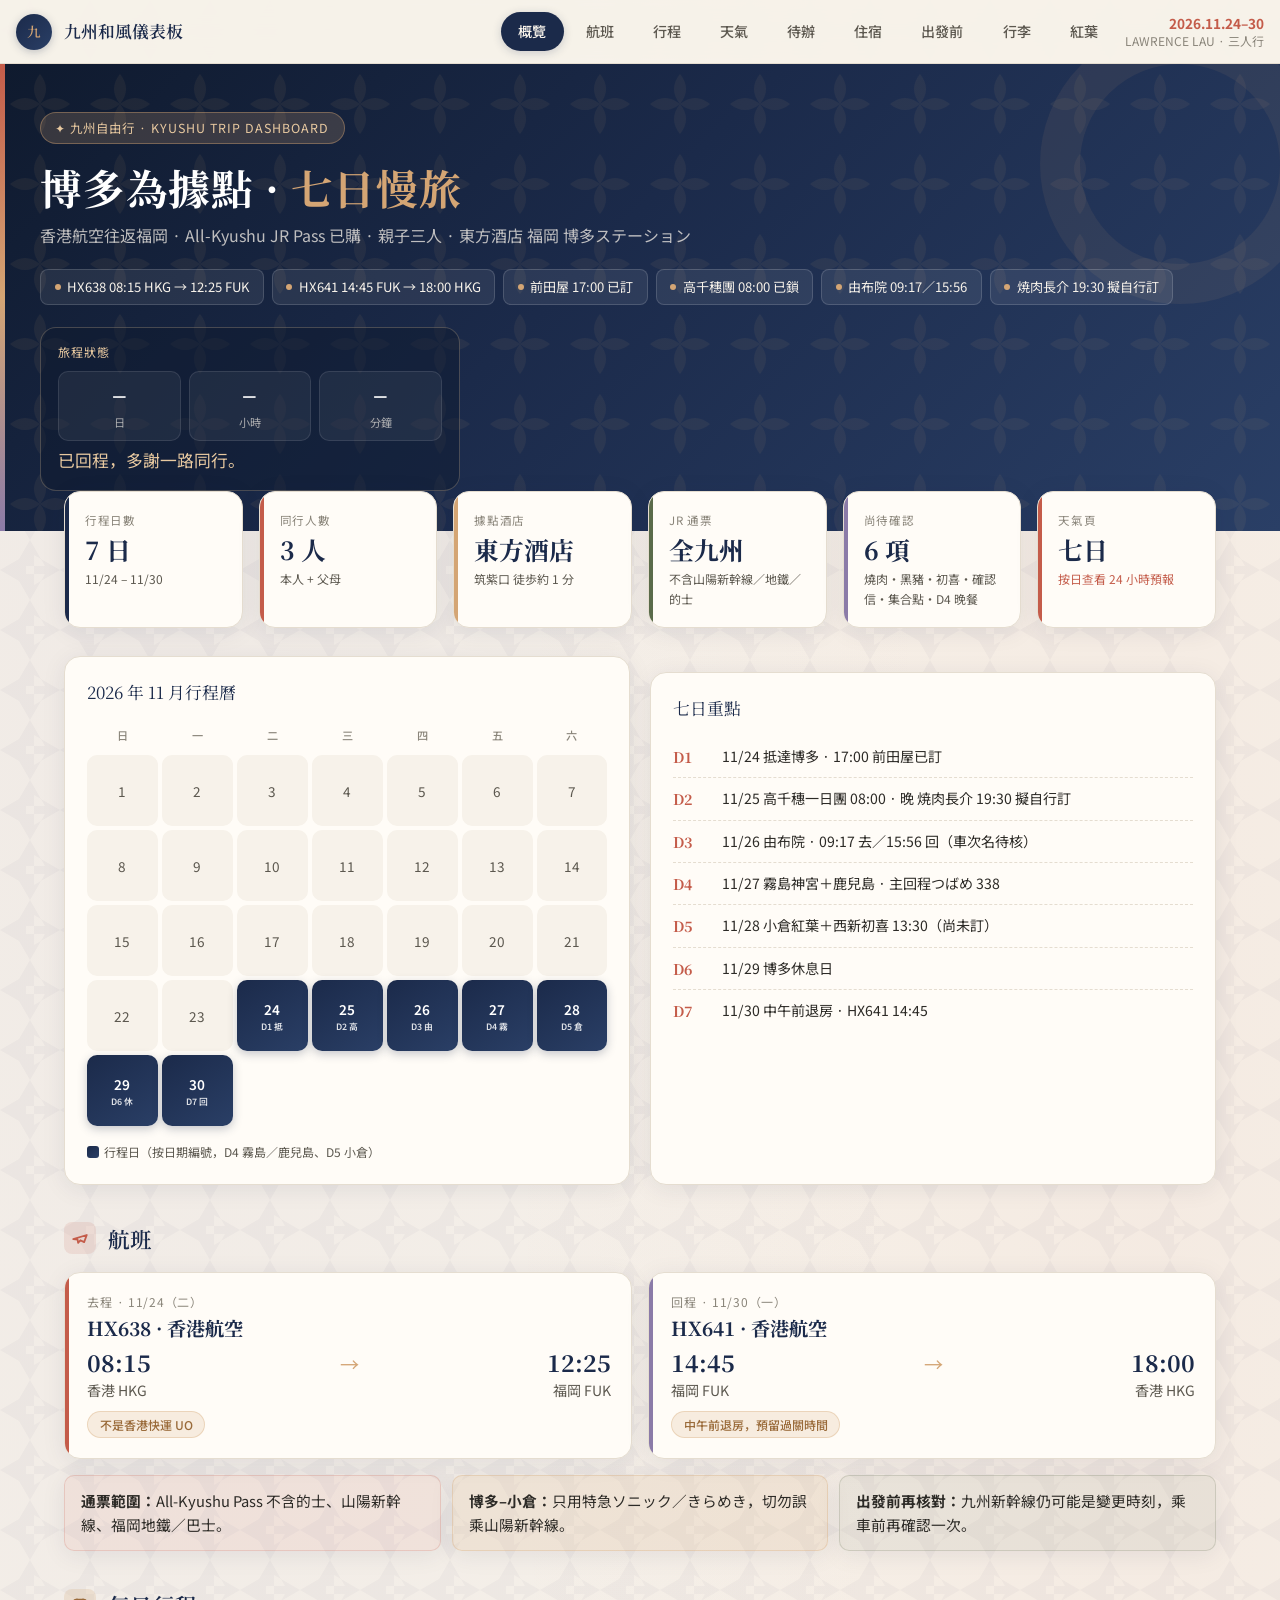
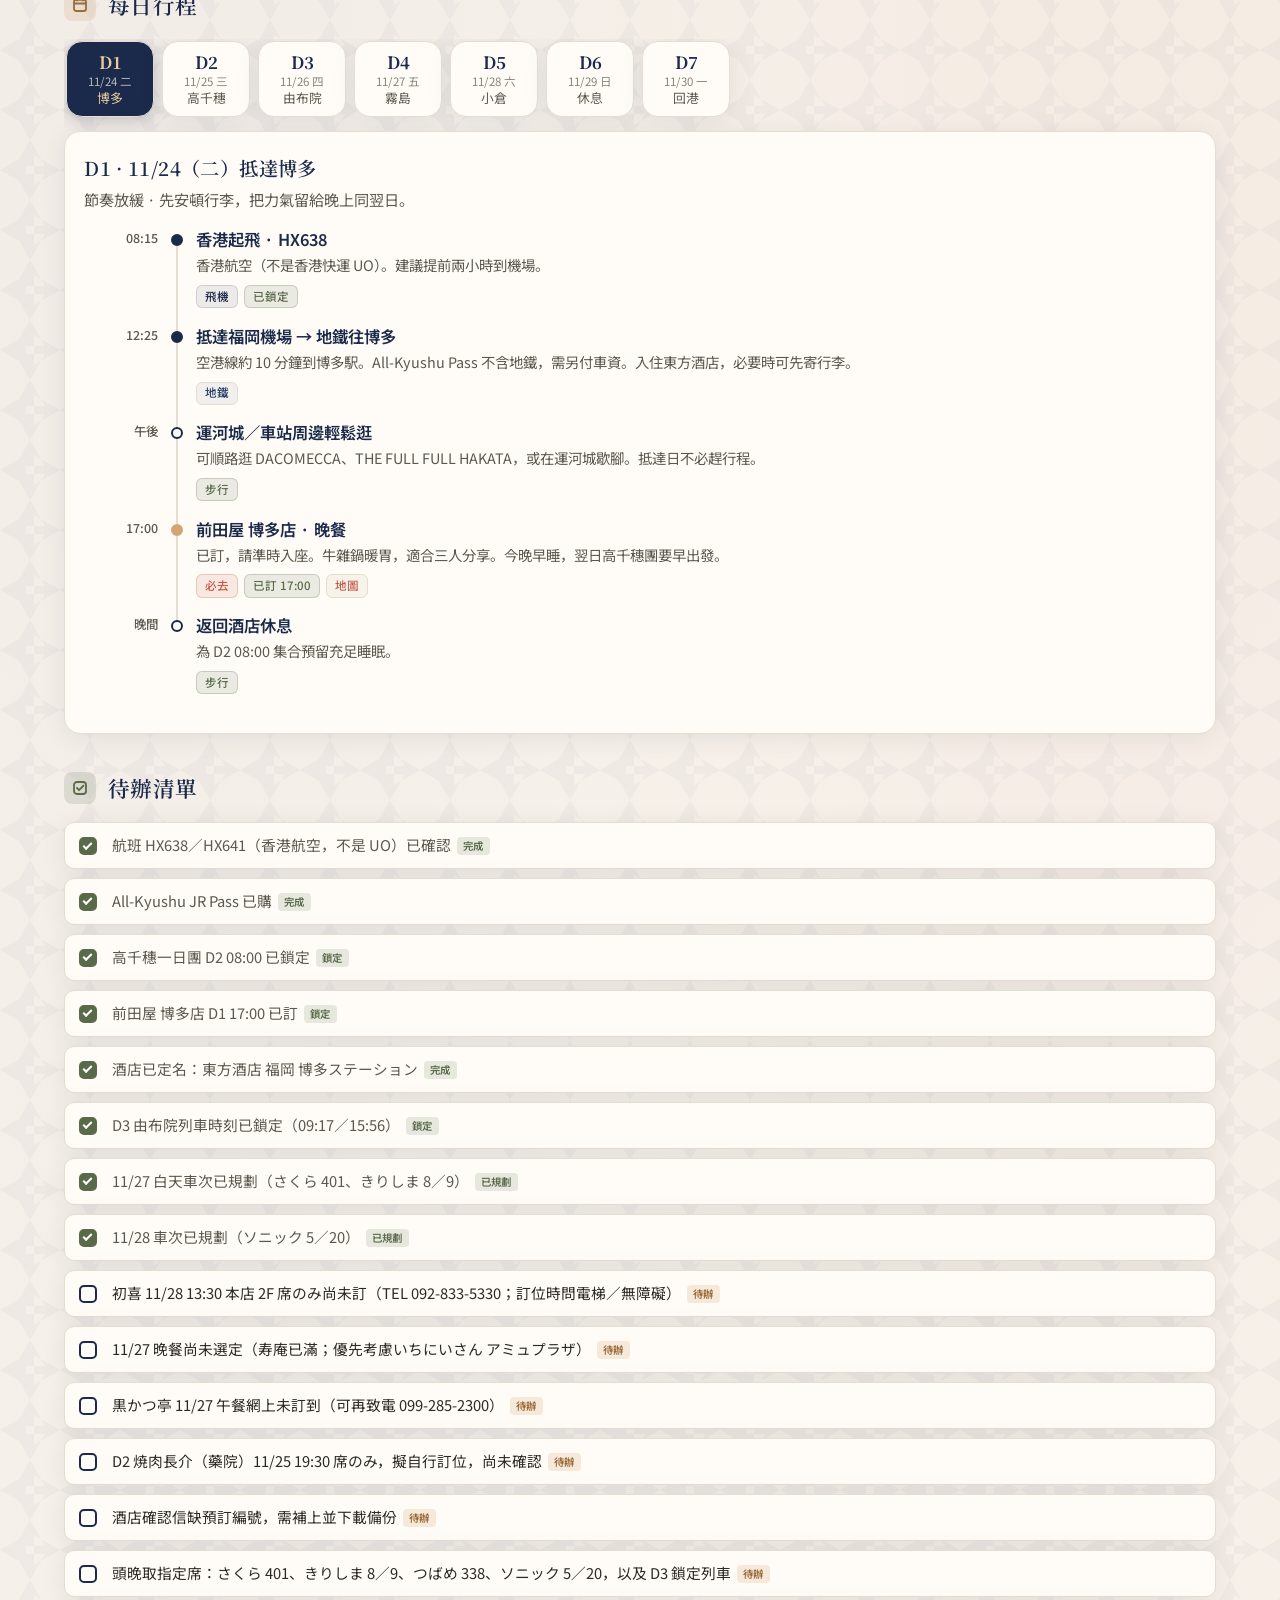
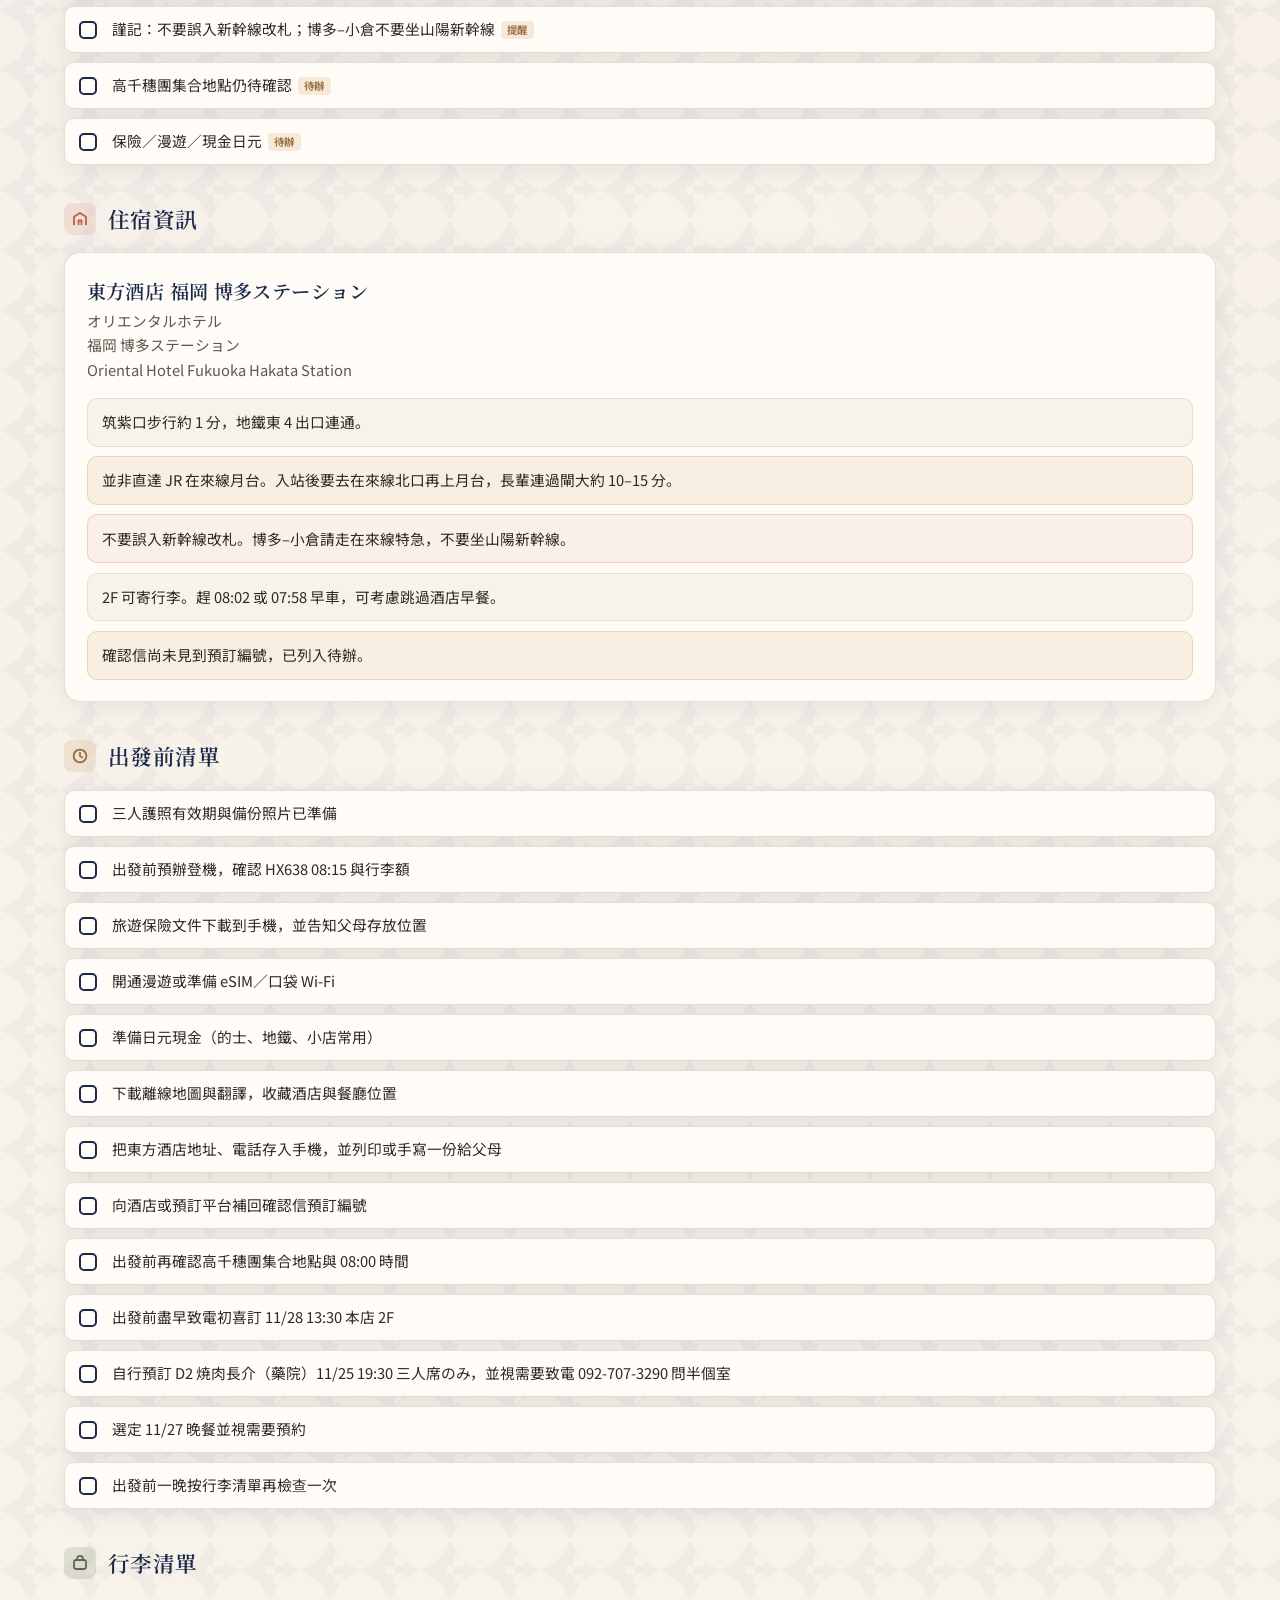
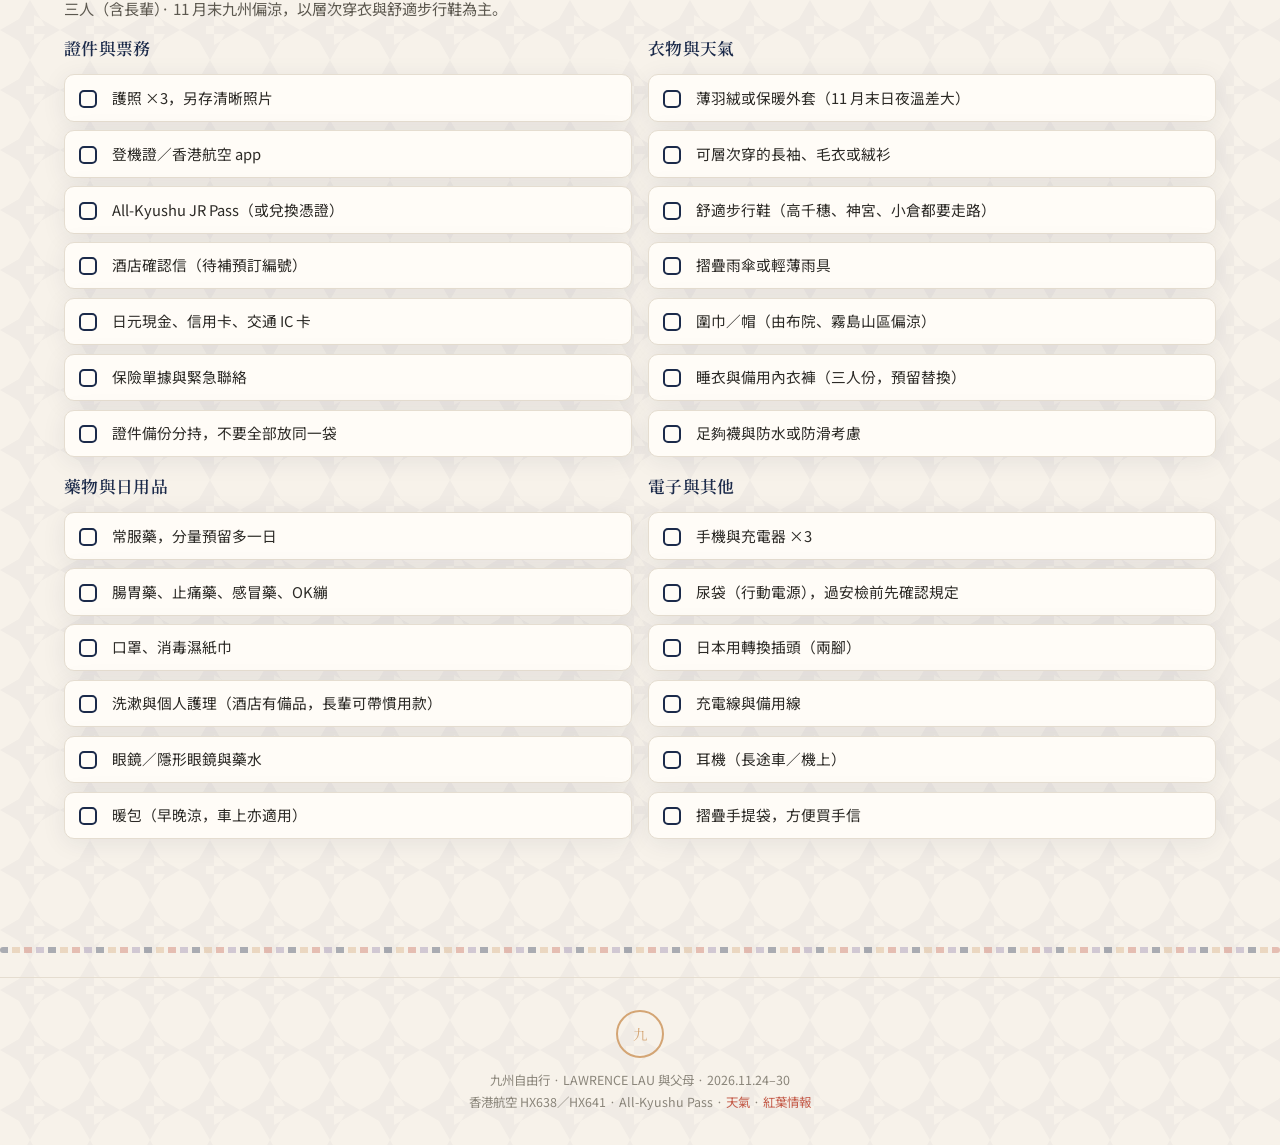
==== commit 66ca4ffe: "Restore wafu dashboard style and add interactive weather page Bring back the indigo, gold and washi " ====
--- a/index.html
+++ b/index.html
@@ -1,145 +1,115 @@
 <!DOCTYPE html>
-<html lang="zh-Hant-HK">
+<html lang="zh-Hant">
 <head>
 <meta charset="UTF-8">
 <meta name="viewport" content="width=device-width, initial-scale=1.0">
-<title>九州自由行 · 博多據點 11/24–11/30 | LAWRENCE LAU</title>
-<meta name="description" content="三人博多據點自由行：香港航空往返福岡、七日行程、住宿與行李清單。日系繪本風行程頁。">
-<meta name="theme-color" content="#FFFCF6">
-<link rel="icon" href="data:image/svg+xml,%3Csvg xmlns='http://www.w3.org/2000/svg' viewBox='0 0 32 32'%3E%3Crect width='32' height='32' rx='8' fill='%23F6D27A' stroke='%233E3A39' stroke-width='3'/%3E%3Ctext x='16' y='23' text-anchor='middle' font-size='16' font-family='sans-serif' fill='%233E3A39'%3E%E4%B9%9D%3C/text%3E%3C/svg%3E">
+<title>九州自由行 · 和風行程儀表板 | LAWRENCE LAU</title>
+<meta name="description" content="三人博多據點自由行：香港航空往返福岡、七日行程、住宿與行李清單。和風行程儀表板。">
+<meta name="theme-color" content="#1B2A4A">
+<link rel="icon" href="data:image/svg+xml,%3Csvg xmlns='http://www.w3.org/2000/svg' viewBox='0 0 32 32'%3E%3Ccircle cx='16' cy='16' r='16' fill='%231B2A4A'/%3E%3Ctext x='16' y='22' text-anchor='middle' font-size='14' font-family='serif' fill='%23D4A574'%3E%E4%B9%9D%3C/text%3E%3C/svg%3E">
 <link rel="preconnect" href="https://fonts.googleapis.com">
 <link rel="preconnect" href="https://fonts.gstatic.com" crossorigin>
-<link href="https://fonts.googleapis.com/css2?family=Huninn&family=Noto+Sans+TC:wght@400;500;700&display=swap" rel="stylesheet">
+<link href="https://fonts.googleapis.com/css2?family=Noto+Sans+JP:wght@300;400;500;700&family=Noto+Serif+JP:wght@400;600;700&display=swap" rel="stylesheet">
 <link rel="stylesheet" href="styles.css">
 </head>
 <body>
-<a class="skip" href="#home">跳到內容</a>
-
-<header class="nav">
-  <a class="nav-mark" href="#home" aria-label="九州自由行首頁">九</a>
-  <nav class="nav-links" aria-label="頁面章節">
-    <a href="#home" class="is-active">
-      <svg viewBox="0 0 24 24" fill="none" stroke="#3E3A39" stroke-width="2.4" stroke-linejoin="round" aria-hidden="true"><path d="M3.5 11.5 12 4l8.5 7.5"/><path d="M6.5 10.5V19h11V10.5"/></svg>
-      首頁
-    </a>
-    <a href="#flights">
-      <svg viewBox="0 0 24 24" fill="none" stroke="#3E3A39" stroke-width="2.4" stroke-linejoin="round" stroke-linecap="round" aria-hidden="true"><path d="M3 13.5 21 8l-3.5 9.5-5-2.5-3 3.5-.7-4.2L3 13.5z"/></svg>
-      航班
-    </a>
-    <a href="#itinerary">
-      <svg viewBox="0 0 24 24" fill="none" stroke="#3E3A39" stroke-width="2.4" stroke-linejoin="round" aria-hidden="true"><rect x="4" y="5" width="16" height="15" rx="3"/><path d="M8 3.5V7M16 3.5V7M4 10h16"/></svg>
-      行程
-    </a>
-    <a href="#todos">
-      <svg viewBox="0 0 24 24" fill="none" stroke="#3E3A39" stroke-width="2.4" stroke-linejoin="round" stroke-linecap="round" aria-hidden="true"><rect x="4" y="4" width="16" height="16" rx="4"/><path d="m8 12 2.8 2.8L16.5 9"/></svg>
-      待辦
-    </a>
-    <a href="#hotel">
-      <svg viewBox="0 0 24 24" fill="none" stroke="#3E3A39" stroke-width="2.4" stroke-linejoin="round" aria-hidden="true"><path d="M4 20V9l8-5 8 5v11"/><path d="M10 20v-6h4v6"/></svg>
-      住宿
-    </a>
-    <a href="#prep">
-      <svg viewBox="0 0 24 24" fill="none" stroke="#3E3A39" stroke-width="2.4" stroke-linejoin="round" stroke-linecap="round" aria-hidden="true"><circle cx="12" cy="12" r="8.5"/><path d="M12 7.5V12l3 2"/></svg>
-      出發前
-    </a>
-    <a href="#packing">
-      <svg viewBox="0 0 24 24" fill="none" stroke="#3E3A39" stroke-width="2.4" stroke-linejoin="round" aria-hidden="true"><rect x="4" y="8" width="16" height="12" rx="3"/><path d="M8 8V6.5A4 4 0 0 1 16 6.5V8"/></svg>
-      行李
-    </a>
-  </nav>
-  <button class="nav-more" type="button" aria-label="顯示更多選單">›</button>
+<a class="skip" href="#main">跳到內容</a>
+
+<nav class="nav">
+  <a class="nav-brand" href="#home"><div class="crest">九</div><span>九州和風儀表板</span></a>
+  <div class="nav-tabs" aria-label="頁面章節">
+    <a class="nav-tab is-active" href="#home">概覽</a>
+    <a class="nav-tab" href="#flights">航班</a>
+    <a class="nav-tab" href="#itinerary">行程</a>
+    <a class="nav-tab" href="weather.html">天氣</a>
+    <a class="nav-tab" href="#todos">待辦</a>
+    <a class="nav-tab" href="#hotel">住宿</a>
+    <a class="nav-tab" href="#prep">出發前</a>
+    <a class="nav-tab" href="#packing">行李</a>
+    <a class="nav-tab" href="koyo/">紅葉</a>
+  </div>
+  <div class="nav-meta"><strong>2026.11.24–30</strong>LAWRENCE LAU · 三人行</div>
+</nav>
+
+<header class="hero" id="home">
+  <div class="hero-accent-bar"></div>
+  <div class="hero-inner">
+    <div class="hero-badge">✦ 九州自由行 · KYUSHU TRIP DASHBOARD</div>
+    <h1>博多為據點 · <span>七日慢旅</span></h1>
+    <p class="hero-sub">香港航空往返福岡 · All-Kyushu JR Pass 已購 · 親子三人 · 東方酒店 福岡 博多ステーション</p>
+    <div class="hero-pills">
+      <div class="hero-pill"><span class="dot"></span>HX638 08:15 HKG → 12:25 FUK</div>
+      <div class="hero-pill"><span class="dot"></span>HX641 14:45 FUK → 18:00 HKG</div>
+      <div class="hero-pill"><span class="dot"></span>前田屋 17:00 已訂</div>
+      <div class="hero-pill"><span class="dot"></span>高千穗團 08:00 已鎖</div>
+      <div class="hero-pill"><span class="dot"></span>由布院 09:17／15:56</div>
+      <div class="hero-pill"><span class="dot"></span>焼肉長介 19:30 擬自行訂</div>
+    </div>
+    <div class="countdown" id="countdown">
+      <div class="countdown-label" id="countdown-label">距離 HX638 起飛還有</div>
+      <div class="countdown-row" id="countdown-row">
+        <div class="cd-unit"><span class="cd-num" id="cd-days">–</span><span class="cd-lab">日</span></div>
+        <div class="cd-unit"><span class="cd-num" id="cd-hours">–</span><span class="cd-lab">小時</span></div>
+        <div class="cd-unit"><span class="cd-num" id="cd-mins">–</span><span class="cd-lab">分鐘</span></div>
+      </div>
+      <div class="cd-status" id="countdown-status" hidden></div>
+    </div>
+  </div>
 </header>
 
-<main class="wrap">
-<section id="home">
-  <div class="hero">
-    <div class="illo-frame" aria-hidden="true">
-      <svg viewBox="0 0 400 250" xmlns="http://www.w3.org/2000/svg">
-        <rect width="400" height="250" fill="#E7F3F8"/>
-        <circle class="bob-slow" cx="338" cy="50" r="28" fill="#F6D27A" stroke="#3E3A39" stroke-width="3"/>
-        <g class="bob" fill="#FFFCF6" stroke="#3E3A39" stroke-width="3" stroke-linejoin="round">
-          <ellipse cx="70" cy="46" rx="28" ry="16"/>
-          <ellipse cx="96" cy="46" rx="20" ry="14"/>
-          <ellipse cx="48" cy="50" rx="16" ry="11"/>
-        </g>
-        <g class="bob-slow" fill="#FFFCF6" stroke="#3E3A39" stroke-width="3" stroke-linejoin="round">
-          <ellipse cx="190" cy="36" rx="24" ry="14"/>
-          <ellipse cx="214" cy="38" rx="16" ry="11"/>
-        </g>
-        <path d="M0 166 H400 V250 H0 Z" fill="#B9DAA5"/>
-        <path d="M0 188 C60 176 120 200 184 188 C252 174 314 200 400 182 V250 H0 Z" fill="#A8D3E6"/>
-        <path class="wave" d="M-10 208 C30 198 70 218 110 208 S190 218 230 208 310 218 350 208 410 214 430 208" fill="none" stroke="#3E3A39" stroke-width="3" stroke-linecap="round"/>
-        <path class="wave" d="M-20 226 C20 216 70 236 120 226 S220 236 270 226 360 232 420 224" fill="none" stroke="#3E3A39" stroke-width="2.5" stroke-linecap="round" opacity=".7"/>
-        <g stroke="#3E3A39" stroke-width="3" stroke-linejoin="round">
-          <rect x="236" y="86" width="128" height="100" rx="14" fill="#FFFCF6"/>
-          <rect x="248" y="70" width="104" height="22" rx="8" fill="#F2A497"/>
-          <rect x="252" y="108" width="22" height="22" rx="6" fill="#A8D3E6"/>
-          <rect x="284" y="108" width="22" height="22" rx="6" fill="#A8D3E6"/>
-          <rect x="316" y="108" width="22" height="22" rx="6" fill="#F6D27A"/>
-          <rect x="252" y="140" width="22" height="22" rx="6" fill="#A8D3E6"/>
-          <rect x="284" y="140" width="22" height="22" rx="6" fill="#B9DAA5"/>
-          <rect x="316" y="140" width="22" height="22" rx="6" fill="#A8D3E6"/>
-          <rect x="283" y="164" width="28" height="22" rx="6" fill="#3E3A39"/>
-        </g>
-        <g stroke="#3E3A39" stroke-width="3" stroke-linejoin="round">
-          <path d="M198 148 L217 132 L236 148" fill="#F2A497"/>
-          <rect x="204" y="148" width="26" height="34" rx="6" fill="#A8D3E6"/>
-        </g>
-        <g class="bob" stroke="#3E3A39" stroke-width="3" stroke-linejoin="round" stroke-linecap="round">
-          <path d="M148 202 C158 216 212 216 228 202 Z" fill="#FFFCF6"/>
-          <path d="M186 202 V178"/>
-          <path d="M186 178 L212 188 L186 192 Z" fill="#F6D27A"/>
-        </g>
-        <g stroke="#3E3A39" stroke-width="3" stroke-linejoin="round" stroke-linecap="round">
-          <path d="M36 196 C38 226 136 226 138 196" fill="#F2A497"/>
-          <ellipse cx="87" cy="196" rx="51" ry="16" fill="#F2A497"/>
-          <ellipse cx="87" cy="194" rx="38" ry="11" fill="#FFFCF6"/>
-          <ellipse cx="72" cy="194" rx="12" ry="8" fill="#F6D27A"/>
-          <circle cx="72" cy="194" r="4" fill="#F2A497" stroke="none"/>
-          <path d="M102 190 q8 1 10 9" fill="none" stroke="#B9DAA5" stroke-width="4"/>
-          <path d="M112 188 q6 3 6 11" fill="none" stroke="#B9DAA5" stroke-width="4"/>
-          <path d="M128 168 L98 196"/>
-          <path d="M136 172 L102 198"/>
-        </g>
-      </svg>
-    </div>
-    <div class="hero-copy">
-      <span class="kicker">KYUSHU TRIP</span>
-      <h1>九州自由行</h1>
-      <p class="hero-sub">博多據點 · 11/24–11/30</p>
-      <p class="hero-meta">LAWRENCE LAU 與父母 · 三人行<br>All-Kyushu JR Pass 已購</p>
-      <div class="countdown" id="countdown">
-        <div class="countdown-label" id="countdown-label">距離 HX638 起飛還有</div>
-        <div class="countdown-row" id="countdown-row">
-          <div class="cd-unit"><span class="cd-num" id="cd-days">–</span><span class="cd-lab">日</span></div>
-          <div class="cd-unit"><span class="cd-num" id="cd-hours">–</span><span class="cd-lab">小時</span></div>
-          <div class="cd-unit"><span class="cd-num" id="cd-mins">–</span><span class="cd-lab">分鐘</span></div>
-        </div>
-        <div class="cd-status" id="countdown-status" hidden></div>
-      </div>
-    </div>
-  </div>
-</section>
+<main class="wrap" id="main">
+  <div class="kpi-row">
+    <div class="kpi" data-a="ind"><div class="kpi-label">行程日數</div><div class="kpi-value">7 日</div><div class="kpi-hint">11/24 – 11/30</div></div>
+    <div class="kpi" data-a="ver"><div class="kpi-label">同行人數</div><div class="kpi-value">3 人</div><div class="kpi-hint">本人 + 父母</div></div>
+    <div class="kpi" data-a="gold"><div class="kpi-label">據點酒店</div><div class="kpi-value">東方酒店</div><div class="kpi-hint">筑紫口 徒歩約 1 分</div></div>
+    <div class="kpi" data-a="moss"><div class="kpi-label">JR 通票</div><div class="kpi-value">全九州</div><div class="kpi-hint">不含山陽新幹線／地鐵／的士</div></div>
+    <div class="kpi" data-a="wis"><div class="kpi-label">尚待確認</div><div class="kpi-value">6 項</div><div class="kpi-hint">燒肉・黑豬・初喜・確認信・集合點・D4 晚餐</div></div>
+    <div class="kpi" data-a="ver"><div class="kpi-label">天氣頁</div><div class="kpi-value">七日</div><div class="kpi-hint"><a href="weather.html">按日查看 24 小時預報</a></div></div>
+  </div>
+
+  <div class="grid-2" style="margin-bottom:2.25rem">
+    <div class="card">
+      <div class="card-title">2026 年 11 月行程曆</div>
+      <div class="cal" id="nov-cal">
+        <div class="cal-dow">日</div><div class="cal-dow">一</div><div class="cal-dow">二</div><div class="cal-dow">三</div><div class="cal-dow">四</div><div class="cal-dow">五</div><div class="cal-dow">六</div>
+        <div class="cal-day">1</div><div class="cal-day">2</div><div class="cal-day">3</div><div class="cal-day">4</div><div class="cal-day">5</div><div class="cal-day">6</div>
+        <div class="cal-day">7</div><div class="cal-day">8</div><div class="cal-day">9</div><div class="cal-day">10</div><div class="cal-day">11</div><div class="cal-day">12</div><div class="cal-day">13</div>
+        <div class="cal-day">14</div><div class="cal-day">15</div><div class="cal-day">16</div><div class="cal-day">17</div><div class="cal-day">18</div><div class="cal-day">19</div><div class="cal-day">20</div>
+        <div class="cal-day">21</div><div class="cal-day">22</div><div class="cal-day">23</div>
+        <button type="button" class="cal-day trip" data-day="1">24<span class="dlabel">D1 抵</span></button>
+        <button type="button" class="cal-day trip" data-day="2">25<span class="dlabel">D2 高</span></button>
+        <button type="button" class="cal-day trip" data-day="3">26<span class="dlabel">D3 由</span></button>
+        <button type="button" class="cal-day trip" data-day="4">27<span class="dlabel">D4 霧</span></button>
+        <button type="button" class="cal-day trip" data-day="5">28<span class="dlabel">D5 倉</span></button>
+        <button type="button" class="cal-day trip" data-day="6">29<span class="dlabel">D6 休</span></button>
+        <button type="button" class="cal-day trip" data-day="7">30<span class="dlabel">D7 回</span></button>
+      </div>
+      <div class="cal-legend"><span><i></i>行程日（按日期編號，D4 霧島／鹿兒島、D5 小倉）</span></div>
+    </div>
+    <div class="card">
+      <div class="card-title">七日重點</div>
+      <ul class="highlight-list">
+        <li><span class="hl-day">D1</span><span>11/24 抵達博多 · 17:00 前田屋已訂</span></li>
+        <li><span class="hl-day">D2</span><span>11/25 高千穗一日團 08:00 · 晚 焼肉長介 19:30 擬自行訂</span></li>
+        <li><span class="hl-day">D3</span><span>11/26 由布院 · 09:17 去／15:56 回（車次名待核）</span></li>
+        <li><span class="hl-day">D4</span><span>11/27 霧島神宮＋鹿兒島 · 主回程つばめ 338</span></li>
+        <li><span class="hl-day">D5</span><span>11/28 小倉紅葉＋西新初喜 13:30（尚未訂）</span></li>
+        <li><span class="hl-day">D6</span><span>11/29 博多休息日</span></li>
+        <li><span class="hl-day">D7</span><span>11/30 中午前退房 · HX641 14:45</span></li>
+      </ul>
+    </div>
+  </div>
 
 <section id="flights">
   <div class="sec-head">
     <span class="sec-icon coral" aria-hidden="true">
-      <svg viewBox="0 0 24 24" fill="none" stroke="#3E3A39" stroke-width="2.4" stroke-linejoin="round" stroke-linecap="round"><path d="M3 13.5 21 8l-3.5 9.5-5-2.5-3 3.5-.7-4.2L3 13.5z"/></svg>
+      <svg viewBox="0 0 24 24" fill="none" stroke="currentColor" stroke-width="2.4" stroke-linejoin="round" stroke-linecap="round"><path d="M3 13.5 21 8l-3.5 9.5-5-2.5-3 3.5-.7-4.2L3 13.5z"/></svg>
     </span>
     <h2>航班</h2>
   </div>
   <div class="flights">
     <article class="flight out">
-      <div class="flight-illo" aria-hidden="true">
-        <svg viewBox="0 0 120 80" class="bob">
-          <ellipse cx="86" cy="28" rx="18" ry="9" fill="#FFFCF6" stroke="#3E3A39" stroke-width="3"/>
-          <path d="M14 44 C22 30 46 26 78 30 L110 36 C116 38 116 46 108 46 L72 48 L54 66 H42 L54 48 L20 50 C10 50 8 44 14 44Z" fill="#A8D3E6" stroke="#3E3A39" stroke-width="3" stroke-linejoin="round"/>
-          <circle cx="70" cy="38" r="3.2" fill="#FFFCF6" stroke="#3E3A39" stroke-width="2"/>
-          <circle cx="84" cy="37" r="3.2" fill="#FFFCF6" stroke="#3E3A39" stroke-width="2"/>
-          <path d="M40 40 L28 28 H36 L52 40" fill="#F6D27A" stroke="#3E3A39" stroke-width="2.5" stroke-linejoin="round"/>
-        </svg>
-      </div>
-      <div>
+<div>
         <div class="flight-kicker">去程 · 11/24（二）</div>
         <div class="flight-code">HX638 · 香港航空</div>
         <div class="flight-path">
@@ -151,16 +121,7 @@
       </div>
     </article>
     <article class="flight in">
-      <div class="flight-illo" aria-hidden="true">
-        <svg viewBox="0 0 120 80" class="bob-slow" style="transform:scaleX(-1)">
-          <ellipse cx="86" cy="28" rx="18" ry="9" fill="#FFFCF6" stroke="#3E3A39" stroke-width="3"/>
-          <path d="M14 44 C22 30 46 26 78 30 L110 36 C116 38 116 46 108 46 L72 48 L54 66 H42 L54 48 L20 50 C10 50 8 44 14 44Z" fill="#F2A497" stroke="#3E3A39" stroke-width="3" stroke-linejoin="round"/>
-          <circle cx="70" cy="38" r="3.2" fill="#FFFCF6" stroke="#3E3A39" stroke-width="2"/>
-          <circle cx="84" cy="37" r="3.2" fill="#FFFCF6" stroke="#3E3A39" stroke-width="2"/>
-          <path d="M40 40 L28 28 H36 L52 40" fill="#F6D27A" stroke="#3E3A39" stroke-width="2.5" stroke-linejoin="round"/>
-        </svg>
-      </div>
-      <div>
+<div>
         <div class="flight-kicker">回程 · 11/30（一）</div>
         <div class="flight-code">HX641 · 香港航空</div>
         <div class="flight-path">
@@ -182,7 +143,7 @@
 <section id="itinerary">
   <div class="sec-head">
     <span class="sec-icon yama" aria-hidden="true">
-      <svg viewBox="0 0 24 24" fill="none" stroke="#3E3A39" stroke-width="2.4" stroke-linejoin="round"><rect x="4" y="5" width="16" height="15" rx="3"/><path d="M8 3.5V7M16 3.5V7M4 10h16"/></svg>
+      <svg viewBox="0 0 24 24" fill="none" stroke="currentColor" stroke-width="2.4" stroke-linejoin="round"><rect x="4" y="5" width="16" height="15" rx="3"/><path d="M8 3.5V7M16 3.5V7M4 10h16"/></svg>
     </span>
     <h2>每日行程</h2>
   </div>
@@ -199,38 +160,7 @@
 
   <article class="day-panel is-active" data-day="1" id="day-1" role="tabpanel" aria-labelledby="tab-1">
     <div class="day-card">
-        <div class="day-illo">
-          <svg viewBox="0 0 400 180" xmlns="http://www.w3.org/2000/svg" aria-hidden="true">
-            <rect width="400" height="180" fill="#E7F3F8"/>
-            <circle class="bob-slow" cx="50" cy="40" r="20" fill="#F6D27A" stroke="#3E3A39" stroke-width="3"/>
-            <g class="bob" fill="#FFFCF6" stroke="#3E3A39" stroke-width="3" stroke-linejoin="round">
-              <ellipse cx="140" cy="36" rx="22" ry="12"/><ellipse cx="160" cy="38" rx="14" ry="10"/>
-            </g>
-            <rect x="0" y="108" width="400" height="72" fill="#B9DAA5"/>
-            <path d="M0 128 C80 116 140 140 210 126 C280 112 340 138 400 122 V180 H0 Z" fill="#A8D3E6"/>
-            <path class="wave" d="M-8 148 C40 138 90 158 140 148 S240 158 290 148 390 158 430 148" fill="none" stroke="#3E3A39" stroke-width="3" stroke-linecap="round"/>
-            <g stroke="#3E3A39" stroke-width="3" stroke-linejoin="round">
-              <rect x="250" y="52" width="110" height="80" rx="12" fill="#FFFCF6"/>
-              <rect x="262" y="40" width="86" height="18" rx="7" fill="#F2A497"/>
-              <rect x="266" y="70" width="18" height="18" rx="5" fill="#A8D3E6"/>
-              <rect x="292" y="70" width="18" height="18" rx="5" fill="#F6D27A"/>
-              <rect x="318" y="70" width="18" height="18" rx="5" fill="#A8D3E6"/>
-              <rect x="288" y="106" width="24" height="26" rx="5" fill="#3E3A39"/>
-            </g>
-            <g class="bob" stroke="#3E3A39" stroke-width="3" stroke-linejoin="round">
-              <path d="M150 140 C160 152 210 152 224 140 Z" fill="#FFFCF6"/>
-              <path d="M186 140 V122"/><path d="M186 122 L206 130 L186 134 Z" fill="#F6D27A"/>
-            </g>
-            <g stroke="#3E3A39" stroke-width="3" stroke-linejoin="round" stroke-linecap="round">
-              <path d="M28 138 C30 164 108 164 110 138" fill="#F2A497"/>
-              <ellipse cx="69" cy="138" rx="41" ry="13" fill="#F2A497"/>
-              <ellipse cx="69" cy="136" rx="30" ry="9" fill="#FFFCF6"/>
-              <ellipse cx="58" cy="136" rx="9" ry="6" fill="#F6D27A"/>
-              <path d="M108 118 L80 138"/><path d="M116 122 L84 140"/>
-            </g>
-          </svg>
-        </div>
-      <div class="day-body">
+<div class="day-body">
         <h3 class="day-title">D1 · 11/24（二）抵達博多</h3>
         <p class="day-lead">節奏放緩 · 先安頓行李，把力氣留給晚上同翌日。</p>
         <div class="timeline">
@@ -286,34 +216,9 @@
 
   <article class="day-panel" data-day="2" id="day-2" role="tabpanel" aria-labelledby="tab-2" hidden>
     <div class="day-card">
-        <div class="day-illo take">
-          <svg viewBox="0 0 400 180" xmlns="http://www.w3.org/2000/svg" aria-hidden="true">
-            <rect width="400" height="180" fill="#E7F3F8"/>
-            <circle class="bob-slow" cx="200" cy="36" r="18" fill="#F6D27A" stroke="#3E3A39" stroke-width="3"/>
-            <path d="M0 20 C20 70 50 40 70 18 L90 180 H0 Z" fill="#B9DAA5" stroke="#3E3A39" stroke-width="3" stroke-linejoin="round"/>
-            <path d="M400 16 C370 64 340 36 318 16 L300 180 H400 Z" fill="#B9DAA5" stroke="#3E3A39" stroke-width="3" stroke-linejoin="round"/>
-            <path d="M78 118 C130 150 250 152 312 116 L300 180 H90 Z" fill="#A8D3E6" stroke="#3E3A39" stroke-width="3" stroke-linejoin="round"/>
-            <path class="wave" d="M100 142 C150 132 200 152 250 142 290 134 330 148 350 140" fill="none" stroke="#3E3A39" stroke-width="2.5" stroke-linecap="round"/>
-            <g class="sway" stroke="#3E3A39" stroke-width="3" stroke-linejoin="round">
-              <path d="M42 70 L42 20" fill="none"/>
-              <circle cx="42" cy="16" r="14" fill="#B9DAA5"/>
-              <circle cx="30" cy="22" r="10" fill="#B9DAA5"/>
-            </g>
-            <g class="sway" stroke="#3E3A39" stroke-width="3" stroke-linejoin="round">
-              <path d="M360 66 L360 18" fill="none"/>
-              <circle cx="360" cy="14" r="13" fill="#B9DAA5"/>
-              <circle cx="372" cy="22" r="9" fill="#B9DAA5"/>
-            </g>
-            <g class="bob" stroke="#3E3A39" stroke-width="3" stroke-linejoin="round">
-              <path d="M170 138 C180 152 230 152 244 138 Z" fill="#FFFCF6"/>
-              <circle cx="186" cy="132" r="6" fill="#F2A497"/>
-              <circle cx="214" cy="131" r="6" fill="#F6D27A"/>
-            </g>
-          </svg>
-        </div>
-      <div class="day-body">
+<div class="day-body">
         <h3 class="day-title">D2 · 11/25（三）高千穗一日團</h3>
-        <p class="day-lead">長途日 · 早出晚歸。車上補眠，晚餐選座位寬敞的店。</p>
+        <p class="day-lead">長途日 · 早出晚歸。車上補眠。晚餐擬往藥院焼肉長介 19:30，將自行訂位。</p>
         <a class="koyo-link" href="koyo/">查看高千穗紅葉情報</a>
         <div class="timeline">
         <div class="tl transit must">
@@ -344,12 +249,12 @@
           </div>
         </div>
         <div class="tl meal">
-          <div class="tl-time">19:30 後</div>
-          <div class="tl-rail"><span class="tl-dot"></span></div>
-          <div class="tl-main">
-            <div class="tl-title">燒肉晚餐 · 尚未訂位</div>
-            <div class="tl-desc">候補：焼肉の牛太 本陣，或焼肉チャンピオン JR博多シティ（車站內，少走路）。週末建議盡快訂三人位。</div>
-            <div class="tl-tags"><span class="tag warn">待訂位</span><span class="tag"><a class="tag" href="https://g.page/honjin_yd?share" target="_blank" rel="noopener">牛太</a></span><span class="tag"><a class="tag" href="https://www.google.com/maps/place/?q=place_id:ChIJBVmI6seRQTURT3Xk9Lpj52M" target="_blank" rel="noopener">チャンピオン</a></span></div>
+          <div class="tl-time">19:30</div>
+          <div class="tl-rail"><span class="tl-dot"></span></div>
+          <div class="tl-main">
+            <div class="tl-title">焼肉長介 · 藥院 · 席のみ</div>
+            <div class="tl-desc">擬訂 19:30 三人只訂位，將自行網上預訂，尚未確認。店在藥院 リアン藥院ビル 7 樓，不是博多／天神的姊妹店「二〇加屋長介」。網上訂是「お席指定なし」；若要半個室請打店舖電話 092-707-3290。全席禁煙，座位約 2 小時。</div>
+            <div class="tl-tags"><span class="tag warn">擬自行訂 · 尚未確認</span><span class="tag"><a class="tag" href="https://www.hotpepper.jp/strJ003715970/yoyaku/reserve/20261125_1930_rpn3_cnod44_rsi2924353/" target="_blank" rel="noopener">Hot Pepper 19:30</a></span><span class="tag"><a class="tag" href="https://www.tablecheck.com/ja/shops/yakinikuchosuke/reserve" target="_blank" rel="noopener">TableCheck</a></span></div>
           </div>
         </div>
         </div>
@@ -359,33 +264,7 @@
 
   <article class="day-panel" data-day="3" id="day-3" role="tabpanel" aria-labelledby="tab-3" hidden>
     <div class="day-card">
-        <div class="day-illo yama">
-          <svg viewBox="0 0 400 180" xmlns="http://www.w3.org/2000/svg" aria-hidden="true">
-            <rect width="400" height="180" fill="#E7F3F8"/>
-            <circle class="bob-slow" cx="68" cy="40" r="20" fill="#F6D27A" stroke="#3E3A39" stroke-width="3"/>
-            <path d="M40 110 L130 46 L200 110 Z" fill="#A8D3E6" stroke="#3E3A39" stroke-width="3" stroke-linejoin="round"/>
-            <path d="M160 118 L260 40 L350 118 Z" fill="#B9DAA5" stroke="#3E3A39" stroke-width="3" stroke-linejoin="round"/>
-            <path d="M0 118 H400 V180 H0 Z" fill="#B9DAA5"/>
-            <ellipse cx="200" cy="148" rx="150" ry="28" fill="#A8D3E6" stroke="#3E3A39" stroke-width="3"/>
-            <path d="M80 148 C130 138 180 158 230 148 S330 158 360 146" fill="none" stroke="#3E3A39" stroke-width="2" opacity=".5"/>
-            <g stroke="#3E3A39" stroke-width="3" stroke-linejoin="round">
-              <rect x="70" y="108" width="36" height="28" rx="4" fill="#FFFCF6"/>
-              <path d="M64 108 L88 90 L112 108" fill="#F2A497"/>
-              <rect x="300" y="110" width="32" height="24" rx="4" fill="#FFFCF6"/>
-              <path d="M294 110 L316 94 L338 110" fill="#F6D27A"/>
-            </g>
-            <g class="steam" fill="#FFFCF6" stroke="#3E3A39" stroke-width="2.5">
-              <ellipse cx="248" cy="86" rx="8" ry="12"/>
-            </g>
-            <g class="steam2" fill="#FFFCF6" stroke="#3E3A39" stroke-width="2.5">
-              <ellipse cx="266" cy="76" rx="7" ry="11"/>
-            </g>
-            <g class="puff" fill="#FFFCF6" stroke="#3E3A39" stroke-width="2.5">
-              <ellipse cx="232" cy="78" rx="6" ry="9"/>
-            </g>
-          </svg>
-        </div>
-      <div class="day-body">
+<div class="day-body">
         <h3 class="day-title">D3 · 11/26（四）由布院</h3>
         <p class="day-lead">去 09:17、回 15:56 已鎖定。山區偏涼，帶薄外套。</p>
         <a class="koyo-link" href="koyo/">查看由布院紅葉情報</a>
@@ -442,39 +321,7 @@
 
   <article class="day-panel" data-day="4" id="day-4" role="tabpanel" aria-labelledby="tab-4" hidden>
     <div class="day-card">
-        <div class="day-illo coral">
-          <svg viewBox="0 0 400 180" xmlns="http://www.w3.org/2000/svg" aria-hidden="true">
-            <rect width="400" height="180" fill="#E7F3F8"/>
-            <path d="M228 118 L318 64 L400 118 Z" fill="#F2A497" stroke="#3E3A39" stroke-width="3" stroke-linejoin="round"/>
-            <path d="M294 84 L318 64 L344 84 Z" fill="#3E3A39"/>
-            <g class="puff" fill="#FFFCF6" stroke="#3E3A39" stroke-width="2.5">
-              <ellipse cx="330" cy="50" rx="9" ry="10"/>
-            </g>
-            <g class="steam2" fill="#FFFCF6" stroke="#3E3A39" stroke-width="2.5">
-              <ellipse cx="348" cy="44" rx="7" ry="8"/>
-            </g>
-            <path d="M0 118 H400 V180 H0 Z" fill="#B9DAA5"/>
-            <path d="M200 118 C260 108 330 130 400 118 V160 C330 170 260 150 200 160 Z" fill="#A8D3E6" stroke="#3E3A39" stroke-width="3"/>
-            <g class="sway" stroke="#3E3A39" stroke-width="3" fill="#B9DAA5">
-              <path d="M36 118 L36 50" fill="none"/>
-              <path d="M36 86 L18 54 L36 64 L52 48 L36 70" fill="#B9DAA5"/>
-              <path d="M36 64 L22 36 L36 50 L48 32 L36 56" fill="#B9DAA5"/>
-            </g>
-            <g class="sway" stroke="#3E3A39" stroke-width="3" fill="#B9DAA5">
-              <path d="M78 118 L78 58" fill="none"/>
-              <path d="M78 90 L62 58 L78 70 L94 54 L78 74" fill="#B9DAA5"/>
-            </g>
-            <g stroke="#3E3A39" stroke-width="3" stroke-linejoin="round" stroke-linecap="round">
-              <path d="M126 118 V62" fill="none"/>
-              <path d="M186 118 V62" fill="none"/>
-              <path d="M108 48 H204 L196 60 H116 Z" fill="#F2A497"/>
-              <path d="M118 68 H194 L190 78 H122 Z" fill="#F2A497"/>
-              <path d="M126 62 V48 M186 62 V48" fill="none"/>
-            </g>
-            <path d="M40 118 H220" stroke="#3E3A39" stroke-width="3" fill="none"/>
-          </svg>
-        </div>
-      <div class="day-body">
+<div class="day-body">
         <h3 class="day-title">D4 · 11/27（五）霧島 · 鹿兒島</h3>
         <p class="day-lead">長途日 · 白天車次已鎖定。晚餐未選定；回程以つばめ 338 為主。</p>
         <a class="koyo-link" href="koyo/">查看霧島／鹿兒島紅葉情報</a>
@@ -585,48 +432,7 @@
 
   <article class="day-panel" data-day="5" id="day-5" role="tabpanel" aria-labelledby="tab-5" hidden>
     <div class="day-card">
-        <div class="day-illo yama">
-          <svg viewBox="0 0 400 180" xmlns="http://www.w3.org/2000/svg" aria-hidden="true">
-            <rect width="400" height="180" fill="#E7F3F8"/>
-            <circle class="bob-slow" cx="340" cy="36" r="18" fill="#F6D27A" stroke="#3E3A39" stroke-width="3"/>
-            <path d="M0 130 H400 V180 H0 Z" fill="#B9DAA5"/>
-            <g stroke="#3E3A39" stroke-width="3" stroke-linejoin="round">
-              <rect x="148" y="108" width="104" height="28" rx="4" fill="#FFFCF6"/>
-              <path d="M160 108 L200 88 L240 108" fill="#FFFCF6"/>
-              <path d="M168 88 L200 68 L232 88" fill="#FFFCF6"/>
-              <path d="M178 68 L200 52 L222 68" fill="#FFFCF6"/>
-              <path d="M148 108 L200 88 L252 108" fill="none"/>
-              <path d="M168 88 L200 68 L232 88" fill="none"/>
-              <path d="M178 68 L200 52 L222 68" fill="none"/>
-              <rect x="160" y="88" width="80" height="8" fill="#3E3A39"/>
-              <rect x="172" y="68" width="56" height="8" fill="#3E3A39"/>
-              <rect x="182" y="52" width="36" height="8" fill="#3E3A39"/>
-              <polygon points="200,36 206,52 194,52" fill="#3E3A39"/>
-              <rect x="192" y="118" width="16" height="18" rx="3" fill="#3E3A39"/>
-            </g>
-            <g class="sway" stroke="#3E3A39" stroke-width="3" stroke-linejoin="round">
-              <path d="M70 130 V88" fill="none"/>
-              <ellipse cx="70" cy="78" rx="16" ry="14" fill="#F2A497"/>
-              <ellipse cx="56" cy="90" rx="10" ry="8" fill="#F6D27A"/>
-              <ellipse cx="86" cy="88" rx="10" ry="8" fill="#F2A497"/>
-            </g>
-            <g class="sway" stroke="#3E3A39" stroke-width="3" stroke-linejoin="round">
-              <path d="M320 130 V92" fill="none"/>
-              <ellipse cx="320" cy="82" rx="15" ry="13" fill="#F2A497"/>
-              <ellipse cx="306" cy="94" rx="9" ry="7" fill="#F6D27A"/>
-            </g>
-            <g class="leaf" fill="#F2A497" stroke="#3E3A39" stroke-width="2">
-              <ellipse cx="110" cy="48" rx="7" ry="5" transform="rotate(-20 110 48)"/>
-            </g>
-            <g class="leaf2" fill="#F6D27A" stroke="#3E3A39" stroke-width="2">
-              <ellipse cx="250" cy="44" rx="7" ry="5" transform="rotate(25 250 44)"/>
-            </g>
-            <g class="leaf" fill="#F2A497" stroke="#3E3A39" stroke-width="2">
-              <ellipse cx="290" cy="62" rx="6" ry="4" transform="rotate(-10 290 62)"/>
-            </g>
-          </svg>
-        </div>
-      <div class="day-body">
+<div class="day-body">
         <h3 class="day-title">D5 · 11/28（六）小倉紅葉＋西新初喜</h3>
         <p class="day-lead">博多–小倉只用特急ソニック。午餐訂 2 樓，13:30 入座。</p>
         <a class="koyo-link" href="koyo/">查看小倉紅葉情報</a>
@@ -710,35 +516,7 @@
 
   <article class="day-panel" data-day="6" id="day-6" role="tabpanel" aria-labelledby="tab-6" hidden>
     <div class="day-card">
-        <div class="day-illo take">
-          <svg viewBox="0 0 400 180" xmlns="http://www.w3.org/2000/svg" aria-hidden="true">
-            <rect width="400" height="180" fill="#E7F3F8"/>
-            <circle class="bob-slow" cx="70" cy="40" r="22" fill="#F6D27A" stroke="#3E3A39" stroke-width="3"/>
-            <g class="bob" fill="#FFFCF6" stroke="#3E3A39" stroke-width="3">
-              <ellipse cx="200" cy="38" rx="24" ry="13"/><ellipse cx="222" cy="40" rx="14" ry="10"/>
-            </g>
-            <path d="M0 96 H400 V180 H0 Z" fill="#B9DAA5"/>
-            <g stroke="#3E3A39" stroke-width="3" stroke-linejoin="round">
-              <rect x="130" y="58" width="150" height="90" rx="14" fill="#FFFCF6"/>
-              <rect x="148" y="76" width="44" height="36" rx="8" fill="#A8D3E6"/>
-              <rect x="218" y="76" width="44" height="36" rx="8" fill="#A8D3E6"/>
-              <rect x="186" y="118" width="38" height="30" rx="6" fill="#3E3A39"/>
-              <rect x="142" y="44" width="126" height="18" rx="8" fill="#F6D27A"/>
-            </g>
-            <g class="bob" stroke="#3E3A39" stroke-width="3" stroke-linejoin="round">
-              <path d="M48 150 C48 128 90 128 90 150 Z" fill="#FFFCF6"/>
-              <ellipse cx="69" cy="128" rx="16" ry="10" fill="#F2A497"/>
-              <path d="M69 118 V108" fill="none"/>
-              <g class="steam"><ellipse cx="64" cy="100" rx="5" ry="7" fill="#FFFCF6"/></g>
-              <g class="steam2"><ellipse cx="74" cy="96" rx="4" ry="6" fill="#FFFCF6"/></g>
-            </g>
-            <g stroke="#3E3A39" stroke-width="3" stroke-linejoin="round">
-              <rect x="312" y="118" width="44" height="36" rx="8" fill="#F2A497"/>
-              <path d="M320 118 C326 104 342 104 348 118" fill="none"/>
-            </g>
-          </svg>
-        </div>
-      <div class="day-body">
+<div class="day-body">
         <h3 class="day-title">D6 · 11/29（日）博多休息日</h3>
         <p class="day-lead">節奏極低。這是給長輩與長途日之後的緩衝，不必為「沒排滿」覺得可惜。</p>
         <div class="timeline">
@@ -785,27 +563,7 @@
 
   <article class="day-panel" data-day="7" id="day-7" role="tabpanel" aria-labelledby="tab-7" hidden>
     <div class="day-card">
-        <div class="day-illo">
-          <svg viewBox="0 0 400 180" xmlns="http://www.w3.org/2000/svg" aria-hidden="true">
-            <rect width="400" height="180" fill="#E7F3F8"/>
-            <circle class="bob-slow" cx="80" cy="44" r="20" fill="#F6D27A" stroke="#3E3A39" stroke-width="3"/>
-            <g class="bob" fill="#FFFCF6" stroke="#3E3A39" stroke-width="3">
-              <ellipse cx="170" cy="40" rx="22" ry="12"/><ellipse cx="190" cy="42" rx="14" ry="10"/>
-            </g>
-            <g class="bob-slow" fill="#FFFCF6" stroke="#3E3A39" stroke-width="3">
-              <ellipse cx="300" cy="30" rx="20" ry="11"/><ellipse cx="318" cy="32" rx="12" ry="9"/>
-            </g>
-            <path d="M0 130 H400 V180 H0 Z" fill="#B9DAA5"/>
-            <g class="bob" stroke="#3E3A39" stroke-width="3" stroke-linejoin="round" stroke-linecap="round">
-              <path d="M70 110 C90 86 150 80 230 86 L320 96 C336 99 336 114 316 114 L220 118 L186 150 H160 L186 118 L90 122 C70 122 62 110 70 110Z" fill="#A8D3E6"/>
-              <circle cx="210" cy="100" r="5" fill="#FFFCF6"/>
-              <circle cx="232" cy="99" r="5" fill="#FFFCF6"/>
-              <circle cx="254" cy="98" r="5" fill="#FFFCF6"/>
-              <path d="M130 102 L108 78 H122 L150 102" fill="#F6D27A"/>
-            </g>
-          </svg>
-        </div>
-      <div class="day-body">
+<div class="day-body">
         <h3 class="day-title">D7 · 11/30（一）回港</h3>
         <p class="day-lead">中午前退房，HX641 14:45 起飛。預留充足過關時間。</p>
         <div class="timeline">
@@ -855,7 +613,7 @@
 <section id="todos">
   <div class="sec-head">
     <span class="sec-icon take" aria-hidden="true">
-      <svg viewBox="0 0 24 24" fill="none" stroke="#3E3A39" stroke-width="2.4" stroke-linejoin="round" stroke-linecap="round"><rect x="4" y="4" width="16" height="16" rx="4"/><path d="m8 12 2.8 2.8L16.5 9"/></svg>
+      <svg viewBox="0 0 24 24" fill="none" stroke="currentColor" stroke-width="2.4" stroke-linejoin="round" stroke-linecap="round"><rect x="4" y="4" width="16" height="16" rx="4"/><path d="m8 12 2.8 2.8L16.5 9"/></svg>
     </span>
     <h2>待辦清單</h2>
   </div>
@@ -906,7 +664,7 @@
         </label>
         <label class="check">
           <input type="checkbox" data-store="todos" data-id="yakiniku">
-          <span class="check-txt">D2 燒肉尚未訂（19:30 後；牛太本陣／チャンピオン）<span class="check-flag open">待辦</span></span>
+          <span class="check-txt">D2 焼肉長介（藥院）11/25 19:30 席のみ，擬自行訂位，尚未確認<span class="check-flag open">待辦</span></span>
         </label>
         <label class="check">
           <input type="checkbox" data-store="todos" data-id="hotel-conf">
@@ -934,29 +692,12 @@
 <section id="hotel">
   <div class="sec-head">
     <span class="sec-icon coral" aria-hidden="true">
-      <svg viewBox="0 0 24 24" fill="none" stroke="#3E3A39" stroke-width="2.4" stroke-linejoin="round"><path d="M4 20V9l8-5 8 5v11"/><path d="M10 20v-6h4v6"/></svg>
+      <svg viewBox="0 0 24 24" fill="none" stroke="currentColor" stroke-width="2.4" stroke-linejoin="round"><path d="M4 20V9l8-5 8 5v11"/><path d="M10 20v-6h4v6"/></svg>
     </span>
     <h2>住宿資訊</h2>
   </div>
   <article class="card">
     <div class="hotel-grid">
-      <div class="illo-frame" aria-hidden="true">
-        <svg viewBox="0 0 200 160">
-          <rect width="200" height="160" fill="#E7F3F8"/>
-          <path d="M0 120 H200 V160 H0 Z" fill="#B9DAA5"/>
-          <g stroke="#3E3A39" stroke-width="3" stroke-linejoin="round">
-            <rect x="40" y="36" width="120" height="96" rx="12" fill="#FFFCF6"/>
-            <rect x="52" y="24" width="96" height="18" rx="7" fill="#F2A497"/>
-            <rect x="56" y="58" width="24" height="22" rx="5" fill="#A8D3E6"/>
-            <rect x="88" y="58" width="24" height="22" rx="5" fill="#F6D27A"/>
-            <rect x="120" y="58" width="24" height="22" rx="5" fill="#A8D3E6"/>
-            <rect x="56" y="88" width="24" height="22" rx="5" fill="#A8D3E6"/>
-            <rect x="88" y="88" width="24" height="22" rx="5" fill="#B9DAA5"/>
-            <rect x="120" y="88" width="24" height="22" rx="5" fill="#A8D3E6"/>
-            <rect x="86" y="108" width="28" height="24" rx="5" fill="#3E3A39"/>
-          </g>
-        </svg>
-      </div>
       <div>
         <h3 class="hotel-name">東方酒店 福岡 博多ステーション</h3>
         <p class="hotel-jp">オリエンタルホテル<br>福岡 博多ステーション<br>Oriental Hotel Fukuoka Hakata Station</p>
@@ -975,7 +716,7 @@
 <section id="prep">
   <div class="sec-head">
     <span class="sec-icon yama" aria-hidden="true">
-      <svg viewBox="0 0 24 24" fill="none" stroke="#3E3A39" stroke-width="2.4" stroke-linejoin="round" stroke-linecap="round"><circle cx="12" cy="12" r="8.5"/><path d="M12 7.5V12l3 2"/></svg>
+      <svg viewBox="0 0 24 24" fill="none" stroke="currentColor" stroke-width="2.4" stroke-linejoin="round" stroke-linecap="round"><circle cx="12" cy="12" r="8.5"/><path d="M12 7.5V12l3 2"/></svg>
     </span>
     <h2>出發前清單</h2>
   </div>
@@ -1022,7 +763,7 @@
         </label>
         <label class="check">
           <input type="checkbox" data-store="prep" data-id="d2-yakiniku">
-          <span class="check-txt">出發前或抵步後盡快訂 D2 燒肉 19:30 後三人位</span>
+          <span class="check-txt">自行預訂 D2 焼肉長介（藥院）11/25 19:30 三人席のみ，並視需要致電 092-707-3290 問半個室</span>
         </label>
         <label class="check">
           <input type="checkbox" data-store="prep" data-id="d4-dinner-pick">
@@ -1038,7 +779,7 @@
 <section id="packing">
   <div class="sec-head">
     <span class="sec-icon take" aria-hidden="true">
-      <svg viewBox="0 0 24 24" fill="none" stroke="#3E3A39" stroke-width="2.4" stroke-linejoin="round"><rect x="4" y="8" width="16" height="12" rx="3"/><path d="M8 8V6.5A4 4 0 0 1 16 6.5V8"/></svg>
+      <svg viewBox="0 0 24 24" fill="none" stroke="currentColor" stroke-width="2.4" stroke-linejoin="round"><rect x="4" y="8" width="16" height="12" rx="3"/><path d="M8 8V6.5A4 4 0 0 1 16 6.5V8"/></svg>
     </span>
     <h2>行李清單</h2>
   </div>
@@ -1175,9 +916,11 @@
 </section>
 </main>
 
+<div class="seigaiha-accent"></div>
 <footer class="site-foot">
+  <div class="seal">九</div>
   <p>九州自由行 · LAWRENCE LAU 與父母 · 2026.11.24–30</p>
-  <p>香港航空 HX638／HX641 · All-Kyushu Pass · <a href="koyo/">紅葉情報</a></p>
+  <p>香港航空 HX638／HX641 · All-Kyushu Pass · <a href="weather.html">天氣</a> · <a href="koyo/">紅葉情報</a></p>
 </footer>
 <script src="app.js"></script>
 </body>
--- a/styles.css
+++ b/styles.css
@@ -1,24 +1,27 @@
-/* 九州自由行 · 日系繪本風 */
+/* 九州自由行 · 和風行程儀表板 */
+
 :root {
-  --washi: #FFFCF6;
-  --ink: #3E3A39;
-  --coral: #F2A497;
-  --yama: #F6D27A;
-  --mizu: #A8D3E6;
-  --take: #B9DAA5;
-  --coral-soft: #FBE7E3;
-  --yama-soft: #FBF3D8;
-  --mizu-soft: #E7F3F8;
-  --take-soft: #E8F4E1;
-  --muted: #6B6563;
-  --line: 3px;
-  --radius: 28px;
-  --radius-sm: 18px;
-  --radius-pill: 999px;
-  --nav-h: 68px;
-  --pad: 20px;
-  --max: 980px;
-  --font: "Huninn", "Noto Sans TC", "PingFang TC", "Noto Sans CJK TC", sans-serif;
+  --indigo: #1B2A4A;
+  --indigo-deep: #0F1A2E;
+  --indigo-soft: #2A3F66;
+  --vermillion: #C45C4A;
+  --gold: #D4A574;
+  --gold-light: #E8C9A0;
+  --moss: #5A6B4A;
+  --moss-light: #7A8B6A;
+  --wisteria: #8B7BA8;
+  --washi: #F7F2EA;
+  --washi-warm: #F0E8DC;
+  --washi-card: #FFFCF7;
+  --ink: #2C2A26;
+  --ink-muted: #5C584F;
+  --ink-faint: #8A857A;
+  --line: #E5DDD0;
+  --shadow: 0 4px 24px rgba(27, 42, 74, 0.08);
+  --shadow-hover: 0 8px 32px rgba(27, 42, 74, 0.14);
+  --radius: 16px;
+  --radius-sm: 10px;
+  --nav-h: 64px;
 }
 
 *, *::before, *::after { box-sizing: border-box; margin: 0; padding: 0; }
@@ -29,391 +32,623 @@
 }
 
 body {
-  font-family: var(--font);
-  background-color: var(--washi);
+  font-family: "Noto Sans JP", "PingFang TC", "Microsoft JhengHei", sans-serif;
+  background: var(--washi);
   color: var(--ink);
-  line-height: 1.7;
+  line-height: 1.65;
+  min-height: 100vh;
   font-size: 16px;
-  min-height: 100vh;
-  background-image: url("data:image/svg+xml,%3Csvg xmlns='http://www.w3.org/2000/svg' width='72' height='36' viewBox='0 0 72 36' fill='none'%3E%3Cpath d='M-6 24a18 18 0 0 1 36 0 18 18 0 0 1 36 0 18 18 0 0 1 36 0' stroke='%233E3A39' stroke-opacity='.045' stroke-width='2' fill='none'/%3E%3Cpath d='M-6 24a9 9 0 0 1 18 0 9 9 0 0 1 18 0 9 9 0 0 1 18 0 9 9 0 0 1 18 0 9 9 0 0 1 18 0' stroke='%233E3A39' stroke-opacity='.04' stroke-width='1.5' fill='none'/%3E%3C/svg%3E");
   -webkit-text-size-adjust: 100%;
-}
+  background-image:
+    radial-gradient(ellipse at 10% 0%, rgba(139, 123, 168, 0.07) 0%, transparent 50%),
+    radial-gradient(ellipse at 90% 20%, rgba(196, 92, 74, 0.05) 0%, transparent 40%),
+    url("data:image/svg+xml,%3Csvg width='60' height='60' viewBox='0 0 60 60' xmlns='http://www.w3.org/2000/svg'%3E%3Cg fill='none'%3E%3Cg fill='%231B2A4A' fill-opacity='0.03'%3E%3Cpath d='M30 0l15 26H15L30 0zm0 60L15 34h30L30 60zm-30-30l26-15v30L0 30zm60 0L34 15v30l26-15z'/%3E%3C/g%3E%3C/g%3E%3C/svg%3E");
+}
+
+h1, h2, h3, h4 {
+  font-family: "Noto Serif JP", serif;
+  font-weight: 600;
+  letter-spacing: 0.02em;
+  color: var(--indigo);
+}
+
+a { color: var(--vermillion); text-decoration: none; transition: color .2s; }
+a:hover { color: var(--indigo); }
 
 img, svg { display: block; max-width: 100%; }
 button, input { font-family: inherit; color: inherit; }
-a { color: var(--ink); }
 
 .skip {
   position: absolute;
   left: 12px;
   top: -80px;
   z-index: 200;
-  background: var(--yama);
-  border: var(--line) solid var(--ink);
-  border-radius: 14px;
+  background: var(--gold-light);
+  color: var(--indigo);
+  border-radius: 8px;
   padding: 8px 14px;
+  font-size: .9rem;
 }
 .skip:focus { top: 12px; }
+
+.skip:focus-visible,
+.nav-tab:focus-visible,
+.nav-brand:focus-visible,
+.day-btn:focus-visible,
+button:focus-visible,
+a:focus-visible,
+input:focus-visible {
+  outline: 2px solid var(--gold);
+  outline-offset: 2px;
+}
 
 /* ----- Nav ----- */
 .nav {
   position: sticky;
   top: 0;
-  z-index: 80;
-  height: var(--nav-h);
+  z-index: 100;
+  min-height: var(--nav-h);
+  background: rgba(247, 242, 234, 0.92);
+  backdrop-filter: blur(12px);
+  border-bottom: 1px solid var(--line);
   display: flex;
   align-items: center;
-  gap: 10px;
-  padding: 0 10px 0 12px;
-  background: var(--washi);
-  border-bottom: var(--line) solid var(--ink);
-}
-.nav-mark {
+  justify-content: space-between;
+  gap: .6rem;
+  padding: .45rem 1rem;
+}
+
+.nav-brand {
+  display: flex;
+  align-items: center;
+  gap: .75rem;
+  font-family: "Noto Serif JP", serif;
+  font-size: 1.05rem;
+  color: var(--indigo);
+  font-weight: 600;
   flex: 0 0 auto;
-  width: 44px;
-  height: 44px;
+  text-decoration: none;
+}
+.nav-brand:hover { color: var(--indigo); }
+
+.nav-brand .crest {
+  width: 36px;
+  height: 36px;
+  border-radius: 50%;
+  background: linear-gradient(135deg, var(--indigo), var(--indigo-soft));
   display: grid;
   place-items: center;
-  background: var(--coral);
-  border: var(--line) solid var(--ink);
-  border-radius: 16px;
-  text-decoration: none;
-  font-size: 1.25rem;
-  line-height: 1;
-  color: var(--ink);
-}
-.nav-more {
-  display: none;
-  flex: 0 0 auto;
-  width: 32px;
-  height: 44px;
-  border: var(--line) solid var(--ink);
-  border-radius: 14px;
-  background: var(--yama);
-  font-size: 1.35rem;
-  line-height: 1;
-  cursor: pointer;
-}
-@media (max-width: 799px) {
-  .nav-more { display: grid; place-items: center; }
-}
-.nav-links {
-  display: flex;
-  gap: 6px;
+  color: var(--gold);
+  font-size: .85rem;
+  box-shadow: 0 2px 8px rgba(27, 42, 74, .25);
+}
+
+.nav-tabs {
+  display: flex;
+  gap: .25rem;
   overflow-x: auto;
   overscroll-behavior-x: contain;
   scrollbar-width: none;
+  -webkit-overflow-scrolling: touch;
   flex: 1;
-  -webkit-overflow-scrolling: touch;
-  padding: 6px 0;
-}
-.nav-links::-webkit-scrollbar { display: none; }
-.nav-links a {
+  justify-content: flex-start;
+}
+.nav-tabs::-webkit-scrollbar { display: none; }
+
+.nav-tab {
+  appearance: none;
+  border: none;
+  background: transparent;
+  padding: .5rem 1.1rem;
+  border-radius: 999px;
+  font-family: inherit;
+  font-size: .88rem;
+  color: var(--ink-muted);
+  cursor: pointer;
+  transition: all .25s;
+  font-weight: 500;
   flex: 0 0 auto;
+  text-decoration: none;
+  white-space: nowrap;
+}
+.nav-tab:hover { background: var(--washi-warm); color: var(--indigo); }
+.nav-tab.active,
+.nav-tab.is-active {
+  background: var(--indigo);
+  color: var(--washi);
+  box-shadow: 0 2px 10px rgba(27, 42, 74, .2);
+}
+.nav-tab.active:hover,
+.nav-tab.is-active:hover { color: var(--washi); }
+
+.nav-meta {
+  font-size: .75rem;
+  color: var(--ink-faint);
+  text-align: right;
+  flex: 0 0 auto;
+  line-height: 1.35;
+}
+.nav-meta strong {
+  color: var(--vermillion);
+  display: block;
+  font-size: .85rem;
+}
+
+/* ----- Hero ----- */
+.hero {
+  position: relative;
+  overflow: hidden;
+  background: linear-gradient(135deg, var(--indigo-deep) 0%, var(--indigo) 45%, var(--indigo-soft) 100%);
+  color: var(--washi);
+  padding: 3rem 1.5rem 2.5rem;
+  margin-bottom: 0;
+}
+.hero::before {
+  content: "";
+  position: absolute;
+  inset: 0;
+  background-image: url("data:image/svg+xml,%3Csvg width='80' height='80' viewBox='0 0 80 80' xmlns='http://www.w3.org/2000/svg'%3E%3Cpath d='M40 10c8 10 8 20 0 30-8-10-8-20 0-30zm0 30c8 10 8 20 0 30-8-10-8-20 0-30zM10 40c10-8 20-8 30 0-10 8-20 8-30 0zm30 0c10-8 20-8 30 0-10 8-20 8-30 0z' fill='%23D4A574' fill-opacity='0.07'/%3E%3C/svg%3E");
+}
+.hero::after {
+  content: "";
+  position: absolute;
+  right: -40px;
+  top: -40px;
+  width: 280px;
+  height: 280px;
+  border-radius: 50%;
+  border: 40px solid rgba(212, 165, 116, 0.08);
+  pointer-events: none;
+}
+.hero-accent-bar {
+  position: absolute;
+  left: 0;
+  top: 0;
+  bottom: 0;
+  width: 5px;
+  background: linear-gradient(180deg, var(--vermillion), var(--gold), var(--wisteria));
+  z-index: 1;
+}
+.hero-inner { position: relative; z-index: 1; max-width: 1200px; margin: 0 auto; }
+.hero-badge {
+  display: inline-flex;
+  align-items: center;
+  gap: .4rem;
+  background: rgba(212, 165, 116, 0.2);
+  border: 1px solid rgba(212, 165, 116, 0.4);
+  color: var(--gold-light);
+  padding: .3rem .9rem;
+  border-radius: 999px;
+  font-size: .78rem;
+  letter-spacing: .08em;
+  margin-bottom: 1rem;
+}
+.hero h1 {
+  color: #fff;
+  font-size: clamp(1.8rem, 4vw, 2.6rem);
+  font-weight: 700;
+  line-height: 1.3;
+  margin-bottom: .5rem;
+}
+.hero h1 span { color: var(--gold); }
+.hero-sub {
+  color: rgba(247, 242, 234, 0.75);
+  font-size: 1rem;
+  max-width: 52rem;
+  margin-bottom: 1.25rem;
+  text-wrap: pretty;
+}
+.hero-pills { display: flex; flex-wrap: wrap; gap: .5rem; }
+.hero-pill {
+  background: rgba(255, 255, 255, 0.08);
+  border: 1px solid rgba(255, 255, 255, 0.15);
+  padding: .4rem .85rem;
+  border-radius: 8px;
+  font-size: .82rem;
+  display: flex;
+  align-items: center;
+  gap: .4rem;
+  color: var(--washi);
+}
+.hero-pill .dot {
+  width: 6px;
+  height: 6px;
+  border-radius: 50%;
+  background: var(--gold);
+  flex-shrink: 0;
+}
+
+.countdown {
+  margin-top: 1.35rem;
+  max-width: 420px;
+  background: rgba(15, 26, 46, 0.35);
+  border: 1px solid rgba(232, 201, 160, 0.25);
+  border-radius: var(--radius);
+  padding: 0.9rem 1.05rem 1rem;
+}
+.countdown-label {
+  font-size: .75rem;
+  letter-spacing: .08em;
+  color: var(--gold-light);
+  margin-bottom: .55rem;
+}
+.countdown-row { display: flex; gap: .5rem; }
+.cd-unit {
+  flex: 1;
+  text-align: center;
+  background: rgba(255, 255, 255, 0.06);
+  border: 1px solid rgba(255, 255, 255, 0.1);
+  border-radius: 10px;
+  padding: .45rem .2rem .4rem;
+}
+.cd-num {
+  display: block;
+  font-family: "Noto Serif JP", serif;
+  font-size: 1.55rem;
+  line-height: 1.15;
+  color: #fff;
+  font-weight: 700;
+}
+.cd-lab { font-size: .7rem; color: rgba(247, 242, 234, 0.65); }
+.cd-status {
+  font-size: 1.05rem;
+  color: var(--gold-light);
+  padding: .35rem 0 0;
+}
+.countdown.is-trip,
+.countdown.is-home { background: rgba(15, 26, 46, 0.45); }
+
+/* ----- Layout ----- */
+.wrap {
+  max-width: 1200px;
+  margin: 0 auto;
+  padding: 0 1.5rem 3rem;
+}
+section {
+  margin-bottom: 2.25rem;
+  scroll-margin-top: calc(var(--nav-h) + 12px);
+}
+
+/* ----- KPI ----- */
+.kpi-row {
+  display: grid;
+  grid-template-columns: repeat(auto-fit, minmax(160px, 1fr));
+  gap: 1rem;
+  margin-bottom: 1.75rem;
+  margin-top: -2.5rem;
+  position: relative;
+  z-index: 2;
+}
+.kpi {
+  background: var(--washi-card);
+  border-radius: var(--radius);
+  padding: 1.15rem 1.25rem;
+  box-shadow: var(--shadow);
+  border: 1px solid var(--line);
+  position: relative;
+  overflow: hidden;
+  transition: transform .2s, box-shadow .2s;
+}
+.kpi:hover { transform: translateY(-2px); box-shadow: var(--shadow-hover); }
+.kpi::before {
+  content: "";
+  position: absolute;
+  left: 0;
+  top: 0;
+  bottom: 0;
+  width: 4px;
+  background: var(--accent, var(--indigo));
+  border-radius: 4px 0 0 4px;
+}
+.kpi-label { font-size: .72rem; color: var(--ink-faint); letter-spacing: .06em; margin-bottom: .35rem; }
+.kpi-value {
+  font-family: "Noto Serif JP", serif;
+  font-size: 1.55rem;
+  color: var(--indigo);
+  font-weight: 700;
+  line-height: 1.2;
+}
+.kpi-hint { font-size: .75rem; color: var(--ink-muted); margin-top: .25rem; }
+.kpi[data-a="ver"] { --accent: var(--vermillion); }
+.kpi[data-a="gold"] { --accent: var(--gold); }
+.kpi[data-a="moss"] { --accent: var(--moss); }
+.kpi[data-a="wis"] { --accent: var(--wisteria); }
+.kpi[data-a="ind"] { --accent: var(--indigo); }
+
+/* ----- Section heads ----- */
+.sec-head {
+  display: flex;
+  align-items: center;
+  gap: .75rem;
+  margin: 0 0 1rem;
+  flex-wrap: wrap;
+}
+.sec-head h2 {
+  font-size: 1.35rem;
+  display: flex;
+  align-items: center;
+  gap: .6rem;
+}
+.sec-icon {
+  width: 32px;
+  height: 32px;
+  flex: 0 0 auto;
+  border-radius: 8px;
+  display: grid;
+  place-items: center;
+  background: var(--washi-warm);
+  color: var(--indigo);
+}
+.sec-icon svg { width: 18px; height: 18px; }
+.sec-icon.coral { background: rgba(196, 92, 74, .12); color: var(--vermillion); }
+.sec-icon.yama { background: rgba(212, 165, 116, .2); color: #9A6B3A; }
+.sec-icon.take { background: rgba(90, 107, 74, .15); color: var(--moss); }
+
+/* ----- Cards ----- */
+.card {
+  background: var(--washi-card);
+  border-radius: var(--radius);
+  border: 1px solid var(--line);
+  box-shadow: var(--shadow);
+  padding: 1.35rem;
+}
+.card + .card { margin-top: 1rem; }
+.card-title {
+  font-family: "Noto Serif JP", serif;
+  font-size: 1.05rem;
+  color: var(--indigo);
+  margin-bottom: .85rem;
+  display: flex;
+  align-items: center;
+  gap: .5rem;
+}
+.grid-2 { display: grid; grid-template-columns: 1fr 1fr; gap: 1.25rem; }
+
+/* ----- Calendar ----- */
+.cal { display: grid; grid-template-columns: repeat(7, 1fr); gap: 4px; text-align: center; }
+.cal-dow { font-size: .7rem; color: var(--ink-faint); padding: .4rem 0; font-weight: 500; }
+.cal-day {
+  aspect-ratio: 1;
+  border-radius: 10px;
   display: flex;
   flex-direction: column;
   align-items: center;
   justify-content: center;
-  gap: 1px;
-  min-width: 48px;
-  min-height: 52px;
-  padding: 4px 6px;
-  border: var(--line) solid transparent;
-  border-radius: 16px;
-  text-decoration: none;
-  font-size: 12px;
-  line-height: 1.2;
-  color: var(--ink);
-}
-.nav-links a svg { width: 22px; height: 22px; }
-.nav-links a:hover { background: var(--yama-soft); }
-.nav-links a.is-active {
-  background: var(--yama);
-  border-color: var(--ink);
-}
-.nav-links a:focus-visible,
-.skip:focus-visible,
-button:focus-visible,
-a:focus-visible,
-input:focus-visible {
-  outline: 3px solid var(--ink);
-  outline-offset: 2px;
-}
-
-/* ----- Layout ----- */
-.wrap {
-  width: min(var(--max), calc(100% - 32px));
-  margin: 0 auto;
-  padding: 20px 0 72px;
-}
-section { margin-bottom: 40px; scroll-margin-top: calc(var(--nav-h) + 12px); }
-
-.sec-head {
-  display: flex;
-  align-items: center;
-  gap: 12px;
-  margin-bottom: 16px;
-}
-.sec-head h2 {
-  font-size: 1.45rem;
-  font-weight: 400;
-  letter-spacing: 0.04em;
-  line-height: 1.3;
-}
-.sec-icon {
-  width: 44px;
-  height: 44px;
-  flex: 0 0 auto;
-  border: var(--line) solid var(--ink);
-  border-radius: 16px;
-  display: grid;
-  place-items: center;
-  background: var(--mizu);
-}
-.sec-icon svg { width: 26px; height: 26px; }
-.sec-icon.yama { background: var(--yama); }
-.sec-icon.coral { background: var(--coral); }
-.sec-icon.take { background: var(--take); }
-
-/* ----- Cards ----- */
-.card {
+  font-size: .85rem;
+  color: var(--ink-muted);
+  position: relative;
   background: var(--washi);
-  border: var(--line) solid var(--ink);
-  border-radius: var(--radius);
-  padding: 20px;
-}
-.card + .card { margin-top: 14px; }
-
-/* ----- Hero ----- */
-.hero {
-  display: grid;
-  gap: 18px;
-  margin-bottom: 8px;
-}
-.illo-frame {
-  border: var(--line) solid var(--ink);
-  border-radius: var(--radius);
-  background: var(--mizu-soft);
-  overflow: hidden;
-  position: relative;
-}
-.illo-frame svg { width: 100%; height: auto; }
-.hero-copy h1 {
-  font-size: clamp(2rem, 8vw, 2.75rem);
-  font-weight: 400;
-  letter-spacing: 0.06em;
-  line-height: 1.2;
-  margin: 4px 0 8px;
-}
-.kicker {
+  border: 1px solid transparent;
+}
+.cal-day.empty { background: transparent; }
+.cal-day.trip {
+  background: linear-gradient(145deg, var(--indigo), var(--indigo-soft));
+  color: #fff;
+  font-weight: 600;
+  border: none;
+  box-shadow: 0 3px 10px rgba(27, 42, 74, .25);
+  cursor: pointer;
+  font-family: inherit;
+}
+.cal-day.trip:hover { transform: scale(1.06); }
+.cal-day.trip .dlabel { font-size: .55rem; opacity: .85; margin-top: 1px; }
+.cal-legend {
+  display: flex;
+  flex-wrap: wrap;
+  gap: .75rem;
+  margin-top: 1rem;
+  font-size: .75rem;
+  color: var(--ink-muted);
+}
+.cal-legend span { display: flex; align-items: center; gap: .35rem; }
+.cal-legend i {
+  width: 12px;
+  height: 12px;
+  border-radius: 3px;
   display: inline-block;
-  background: var(--coral);
-  border: var(--line) solid var(--ink);
-  border-radius: var(--radius-pill);
-  padding: 3px 12px;
-  font-size: 13px;
-  letter-spacing: 0.08em;
-}
-.hero-sub {
-  font-size: 1.05rem;
-  margin-bottom: 6px;
-}
-.hero-meta {
-  color: var(--muted);
-  font-size: 0.95rem;
-  margin-bottom: 16px;
-}
-.countdown {
-  border: var(--line) solid var(--ink);
-  border-radius: 24px;
-  background: var(--yama-soft);
-  padding: 14px 16px 16px;
-}
-.countdown-label {
-  font-size: 13px;
-  letter-spacing: 0.08em;
-  margin-bottom: 8px;
-}
-.countdown-row {
-  display: flex;
-  gap: 8px;
-  align-items: stretch;
-}
-.cd-unit {
-  flex: 1;
-  background: var(--washi);
-  border: var(--line) solid var(--ink);
-  border-radius: 16px;
-  text-align: center;
-  padding: 8px 4px 6px;
-}
-.cd-num {
-  display: block;
-  font-size: 1.7rem;
-  line-height: 1.15;
-  letter-spacing: 0.02em;
-}
-.cd-lab { font-size: 12px; color: var(--muted); }
-.countdown.is-trip { background: var(--take-soft); }
-.countdown.is-home { background: var(--mizu-soft); }
-.cd-status {
-  font-size: 1.35rem;
-  text-align: center;
-  padding: 8px 0 2px;
+  background: linear-gradient(145deg, var(--indigo), var(--indigo-soft));
+}
+
+.highlight-list { list-style: none; }
+.highlight-list li {
+  display: flex;
+  gap: .7rem;
+  padding: .55rem 0;
+  border-bottom: 1px dashed var(--line);
+  font-size: .88rem;
+}
+.highlight-list li:last-child { border-bottom: none; }
+.hl-day {
+  flex: 0 0 2.4rem;
+  font-family: "Noto Serif JP", serif;
+  color: var(--vermillion);
+  font-weight: 700;
+  font-size: .9rem;
 }
 
 /* ----- Flights ----- */
-.flights {
-  display: grid;
-  gap: 14px;
-}
+.flights { display: grid; gap: 1rem; }
 .flight {
   display: grid;
-  grid-template-columns: 76px 1fr;
-  gap: 12px;
-  align-items: center;
-  border: var(--line) solid var(--ink);
+  gap: .35rem;
+  background: var(--washi-card);
   border-radius: var(--radius);
-  padding: 14px 16px;
-  background: var(--washi);
-}
-.flight.out { background: var(--mizu-soft); }
-.flight.in { background: var(--coral-soft); }
-.flight-illo { width: 76px; }
-.flight-kicker { font-size: 13px; margin-bottom: 2px; }
-.flight-code { font-size: 1.25rem; letter-spacing: 0.03em; }
+  border: 1px solid var(--line);
+  box-shadow: var(--shadow);
+  padding: 1.2rem 1.25rem 1.25rem 1.4rem;
+  position: relative;
+  overflow: hidden;
+}
+.flight::before {
+  content: "";
+  position: absolute;
+  left: 0;
+  top: 0;
+  bottom: 0;
+  width: 4px;
+  background: var(--gold);
+}
+.flight.out::before { background: var(--vermillion); }
+.flight.in::before { background: var(--wisteria); }
+.flight-illo { display: none; }
+.flight-kicker { font-size: .75rem; color: var(--ink-faint); letter-spacing: .06em; }
+.flight-code {
+  font-family: "Noto Serif JP", serif;
+  font-size: 1.2rem;
+  color: var(--indigo);
+  font-weight: 700;
+}
 .flight-path {
   display: flex;
   align-items: baseline;
   justify-content: space-between;
   gap: 8px;
-  margin-top: 8px;
+  margin-top: .35rem;
 }
 .flight-city { flex: 1; }
-.flight-city .t { display: block; font-size: 1.35rem; line-height: 1.1; }
-.flight-city .c { font-size: 0.92rem; color: var(--muted); }
-.flight-arrow { flex: 0 0 auto; color: var(--muted); font-size: 1.1rem; }
+.flight-city .t {
+  display: block;
+  font-family: "Noto Serif JP", serif;
+  font-size: 1.45rem;
+  line-height: 1.15;
+  color: var(--indigo);
+  font-weight: 700;
+}
+.flight-city .c { font-size: .88rem; color: var(--ink-muted); }
+.flight-arrow { flex: 0 0 auto; color: var(--gold); font-size: 1.2rem; }
 .note-pill {
   display: inline-block;
-  margin-top: 8px;
-  border: var(--line) solid var(--ink);
-  border-radius: var(--radius-pill);
-  background: var(--yama);
-  padding: 1px 10px;
-  font-size: 12px;
-}
-
-/* ----- Notices ----- */
+  margin-top: .55rem;
+  border-radius: 999px;
+  background: rgba(212, 165, 116, .18);
+  border: 1px solid rgba(212, 165, 116, .35);
+  color: #9A6B3A;
+  padding: .15rem .7rem;
+  font-size: .75rem;
+  font-weight: 500;
+}
+
 .notices {
   display: grid;
-  gap: 10px;
-  margin-top: 16px;
+  gap: .7rem;
+  margin-top: 1rem;
 }
 .notice {
-  border: var(--line) solid var(--ink);
-  border-radius: 20px;
-  padding: 12px 14px;
-  font-size: 0.95rem;
+  border-radius: var(--radius-sm);
+  padding: .8rem 1rem;
+  font-size: .92rem;
   line-height: 1.65;
-}
-.notice strong { font-weight: 400; }
-.notice.coral { background: var(--coral-soft); }
-.notice.yama { background: var(--yama-soft); }
-.notice.take { background: var(--take-soft); }
-.notice.mizu { background: var(--mizu-soft); }
+  border: 1px solid var(--line);
+  background: var(--washi-card);
+  box-shadow: var(--shadow);
+}
+.notice.coral {
+  background: rgba(196, 92, 74, .08);
+  border-color: rgba(196, 92, 74, .2);
+}
+.notice.yama {
+  background: rgba(212, 165, 116, .16);
+  border-color: rgba(212, 165, 116, .3);
+}
+.notice.mizu,
+.notice.take {
+  background: rgba(90, 107, 74, .08);
+  border-color: rgba(90, 107, 74, .2);
+}
 
 /* ----- Day switcher ----- */
 .day-switch {
   display: flex;
-  gap: 8px;
+  gap: .5rem;
   overflow-x: auto;
   scrollbar-width: none;
   -webkit-overflow-scrolling: touch;
   padding: 2px 2px 14px;
-  margin: 0 -4px;
 }
 .day-switch::-webkit-scrollbar { display: none; }
 .day-btn {
   flex: 0 0 auto;
-  width: 86px;
+  min-width: 88px;
   min-height: 76px;
-  border: var(--line) solid var(--ink);
-  border-radius: 20px;
-  background: var(--washi);
-  padding: 8px 6px 7px;
+  border: 1px solid var(--line);
+  border-radius: var(--radius);
+  background: var(--washi-card);
+  padding: .55rem .5rem .5rem;
   cursor: pointer;
   text-align: center;
   line-height: 1.2;
-}
-.day-btn .d { display: block; font-size: 1.05rem; }
-.day-btn .date { display: block; font-size: 12px; color: var(--muted); margin: 2px 0; }
-.day-btn .place { display: block; font-size: 13px; }
+  box-shadow: var(--shadow);
+  transition: transform .2s, box-shadow .2s, background .2s;
+}
+.day-btn .d {
+  display: block;
+  font-family: "Noto Serif JP", serif;
+  font-size: 1.05rem;
+  color: var(--indigo);
+  font-weight: 700;
+}
+.day-btn .date { display: block; font-size: .72rem; color: var(--ink-faint); margin: 2px 0; }
+.day-btn .place { display: block; font-size: .8rem; color: var(--ink-muted); }
 .day-btn[aria-selected="true"] {
-  background: var(--yama);
-  transform: translateY(-2px);
-  box-shadow: 4px 4px 0 var(--ink);
-}
-.day-btn:hover { background: var(--yama-soft); }
+  background: var(--indigo);
+  box-shadow: 0 4px 16px rgba(27, 42, 74, .22);
+}
+.day-btn[aria-selected="true"] .d,
+.day-btn[aria-selected="true"] .place { color: var(--gold-light); }
+.day-btn[aria-selected="true"] .date { color: rgba(247, 242, 234, .7); }
+.day-btn:hover { transform: translateY(-2px); }
 
 .day-panel { display: none; }
 .day-panel.is-active {
   display: block;
-  animation: pop 0.48s cubic-bezier(0.22, 1.2, 0.36, 1);
-}
-@keyframes pop {
-  0% { transform: scale(0.94) translateY(10px); opacity: 0; }
-  55% { transform: scale(1.03) translateY(-3px); opacity: 1; }
-  100% { transform: scale(1) translateY(0); opacity: 1; }
+  animation: fadeIn .35s ease;
+}
+@keyframes fadeIn {
+  from { opacity: 0; transform: translateY(8px); }
+  to { opacity: 1; transform: none; }
 }
 
 .day-card {
-  border: var(--line) solid var(--ink);
+  background: var(--washi-card);
   border-radius: var(--radius);
+  border: 1px solid var(--line);
+  box-shadow: var(--shadow);
   overflow: hidden;
-  background: var(--washi);
-}
-.day-illo {
-  background: var(--mizu-soft);
-  border-bottom: var(--line) solid var(--ink);
-}
-.day-illo.take { background: var(--take-soft); }
-.day-illo.yama { background: var(--yama-soft); }
-.day-illo.coral { background: var(--coral-soft); }
-.day-body { padding: 18px 16px 20px; }
-.day-title {
-  font-size: 1.2rem;
-  margin-bottom: 4px;
-  letter-spacing: 0.03em;
-}
-.day-lead { color: var(--muted); font-size: 0.95rem; margin-bottom: 16px; }
+}
+.day-illo { display: none; }
+.day-body { padding: 1.25rem 1.2rem 1.4rem; }
+.day-title { font-size: 1.2rem; margin-bottom: .25rem; }
+.day-lead { color: var(--ink-muted); font-size: .95rem; margin-bottom: 1rem; }
 .koyo-link {
   display: inline-flex;
   align-items: center;
-  gap: 6px;
-  margin: 0 0 16px;
-  padding: 6px 12px;
-  border: var(--line) solid var(--ink);
-  border-radius: var(--radius-pill);
-  background: var(--coral-soft);
-  text-decoration: none;
-  font-size: 14px;
-}
-.koyo-link:hover { background: var(--coral); }
+  gap: .35rem;
+  margin: 0 0 1rem;
+  padding: .35rem .8rem;
+  border-radius: 999px;
+  background: rgba(196, 92, 74, .08);
+  border: 1px solid rgba(196, 92, 74, .2);
+  color: var(--vermillion);
+  font-size: .82rem;
+  font-weight: 600;
+}
+.koyo-link:hover { background: var(--vermillion); color: #fff; }
 
 /* ----- Timeline ----- */
 .timeline { display: grid; gap: 0; }
 .tl {
   display: grid;
-  grid-template-columns: 4.5rem 22px 1fr;
+  grid-template-columns: 4.6rem 22px 1fr;
   gap: 8px;
   align-items: start;
 }
 .tl-time {
   text-align: right;
-  font-size: 12.5px;
+  font-size: .78rem;
   line-height: 1.3;
   padding-top: 2px;
-  letter-spacing: 0;
+  color: var(--ink-muted);
+  font-weight: 500;
 }
 .tl-rail {
   position: relative;
@@ -426,230 +661,387 @@
   position: absolute;
   top: 10px;
   bottom: -10px;
-  width: 3px;
-  background: var(--ink);
-  opacity: 0.22;
+  width: 2px;
+  background: var(--line);
 }
 .tl:last-child .tl-rail::before { display: none; }
 .tl-dot {
-  width: 14px;
-  height: 14px;
+  width: 12px;
+  height: 12px;
   margin-top: 6px;
-  border: var(--line) solid var(--ink);
+  border: 2px solid var(--indigo);
   border-radius: 50%;
-  background: var(--yama);
+  background: var(--washi-card);
   position: relative;
   z-index: 1;
 }
-.tl.must .tl-dot { background: var(--coral); }
-.tl.transit .tl-dot { background: var(--mizu); }
-.tl.meal .tl-dot { background: var(--take); }
-.tl-main { padding-bottom: 16px; }
+.tl.must .tl-dot { background: var(--vermillion); border-color: var(--vermillion); }
+.tl.transit .tl-dot { background: var(--indigo); border-color: var(--indigo); }
+.tl.meal .tl-dot { background: var(--gold); border-color: var(--gold); }
+.tl-main { padding-bottom: 1.05rem; }
 .tl-title {
   font-size: 1.02rem;
   line-height: 1.4;
   margin-bottom: 2px;
+  color: var(--indigo);
+  font-weight: 600;
 }
 .tl-desc {
-  font-size: 0.92rem;
-  color: var(--muted);
-  line-height: 1.6;
-}
-.tl-tags {
-  display: flex;
-  flex-wrap: wrap;
-  gap: 6px;
-  margin-top: 8px;
-}
+  font-size: .9rem;
+  color: var(--ink-muted);
+  line-height: 1.65;
+}
+.tl-tags { display: flex; flex-wrap: wrap; gap: 6px; margin-top: .5rem; }
 .tag {
   display: inline-flex;
   align-items: center;
-  border: 2.5px solid var(--ink);
-  border-radius: var(--radius-pill);
-  padding: 1px 9px;
-  font-size: 12px;
+  border: 1px solid var(--line);
+  border-radius: 6px;
+  padding: .12rem .5rem;
+  font-size: .72rem;
   line-height: 1.5;
   background: var(--washi);
-}
-.tag.plane { background: var(--coral); }
-.tag.shin { background: var(--mizu); }
-.tag.ltd { background: var(--yama); }
-.tag.metro { background: var(--mizu-soft); }
-.tag.walk { background: var(--take); }
-.tag.taxi { background: var(--coral-soft); }
-.tag.tour { background: var(--take-soft); }
-.tag.must {
-  background: var(--coral);
-  font-size: 12px;
-  letter-spacing: 0.06em;
-}
-.tag.warn { background: var(--yama); }
-.tag.lock { background: var(--take); }
-.tag.cash { background: var(--yama-soft); }
-.ext {
-  color: var(--ink);
-  text-decoration: none;
-  border-bottom: 2px solid var(--ink);
-}
-.ext:hover { background: var(--yama); }
+  color: var(--ink-muted);
+  font-weight: 500;
+}
+.tag a.tag,
+a.tag {
+  padding: 0;
+  border: 0;
+  background: none;
+  color: var(--vermillion);
+}
+.tag.plane,
+.tag.shin { background: rgba(27, 42, 74, .08); color: var(--indigo); border-color: rgba(27, 42, 74, .15); }
+.tag.ltd { background: rgba(139, 123, 168, .14); color: #5A4E78; border-color: rgba(139, 123, 168, .3); }
+.tag.metro { background: rgba(27, 42, 74, .06); color: var(--indigo-soft); }
+.tag.walk { background: rgba(90, 107, 74, .12); color: var(--moss); border-color: rgba(90, 107, 74, .25); }
+.tag.taxi { background: rgba(196, 92, 74, .08); color: var(--vermillion); border-color: rgba(196, 92, 74, .2); }
+.tag.tour { background: rgba(90, 107, 74, .1); color: var(--moss); }
+.tag.must { background: rgba(196, 92, 74, .12); color: var(--vermillion); border-color: rgba(196, 92, 74, .25); }
+.tag.warn { background: rgba(212, 165, 116, .22); color: #9A6B3A; border-color: rgba(212, 165, 116, .4); }
+.tag.lock { background: rgba(90, 107, 74, .12); color: var(--moss); border-color: rgba(90, 107, 74, .25); }
+.tag.cash { background: rgba(212, 165, 116, .16); color: #9A6B3A; }
+.ext { color: var(--vermillion); border-bottom: 1px solid rgba(196, 92, 74, .35); }
+.ext:hover { color: var(--indigo); }
 
 /* ----- Checklists ----- */
-.checks { display: grid; gap: 8px; }
+.checks { display: grid; gap: .55rem; }
 .check {
   display: grid;
-  grid-template-columns: 28px 1fr;
-  gap: 10px;
+  grid-template-columns: 22px 1fr;
+  gap: .7rem;
   align-items: start;
-  border: var(--line) solid var(--ink);
-  border-radius: 18px;
-  padding: 10px 12px;
-  background: var(--washi);
+  border: 1px solid var(--line);
+  border-radius: 10px;
+  padding: .7rem .85rem;
+  background: var(--washi-card);
   cursor: pointer;
-}
-.check:hover { background: var(--yama-soft); }
+  box-shadow: var(--shadow);
+}
+.check:hover { background: var(--washi-warm); }
 .check input {
   appearance: none;
-  width: 24px;
-  height: 24px;
-  margin-top: 1px;
-  border: var(--line) solid var(--ink);
-  border-radius: 8px;
-  background: var(--washi);
+  width: 18px;
+  height: 18px;
+  margin-top: 3px;
+  border: 2px solid var(--indigo);
+  border-radius: 5px;
+  background: var(--washi-card);
   display: grid;
   place-items: center;
   cursor: pointer;
   flex-shrink: 0;
+  transition: background .2s, border-color .2s;
 }
 .check input:checked {
-  background: var(--take);
+  background: var(--moss);
+  border-color: var(--moss);
 }
 .check input:checked::after {
   content: "";
-  width: 6px;
-  height: 11px;
-  border: solid var(--ink);
-  border-width: 0 3px 3px 0;
+  width: 5px;
+  height: 9px;
+  border: solid #fff;
+  border-width: 0 2px 2px 0;
   transform: rotate(45deg) translate(-1px, -1px);
 }
-.check.is-done .check-txt { opacity: 0.72; }
-.check-txt { font-size: 0.98rem; line-height: 1.5; }
+.check.is-done .check-txt { color: var(--ink-muted); }
+.check-txt { font-size: .92rem; line-height: 1.55; }
 .check-flag {
   display: inline-block;
   margin-left: 6px;
-  border: 2px solid var(--ink);
+  border-radius: 4px;
+  padding: .05rem .4rem;
+  font-size: .65rem;
+  font-weight: 600;
+  background: rgba(90, 107, 74, .15);
+  color: var(--moss);
+  vertical-align: 1px;
+  white-space: nowrap;
+}
+.check-flag.open {
+  background: rgba(212, 165, 116, .22);
+  color: #9A6B3A;
+}
+.pack-grid { display: grid; gap: 1rem; }
+.pack-col h3 { font-size: 1.05rem; margin: 0 0 .7rem; }
+
+/* ----- Hotel ----- */
+.hotel-grid { display: grid; gap: 1rem; }
+.hotel-name { font-size: 1.2rem; }
+.hotel-jp { color: var(--ink-muted); margin: .15rem 0 1rem; font-size: .92rem; }
+.hotel-facts { display: grid; gap: .6rem; }
+.fact {
+  border: 1px solid var(--line);
+  border-radius: 10px;
+  padding: .7rem .9rem;
+  background: var(--washi);
+  font-size: .92rem;
+}
+.fact.warn {
+  background: rgba(212, 165, 116, .16);
+  border-color: rgba(212, 165, 116, .35);
+}
+.fact.coral {
+  background: rgba(196, 92, 74, .08);
+  border-color: rgba(196, 92, 74, .22);
+}
+
+/* ----- Footer ----- */
+.site-foot,
+.footer {
+  text-align: center;
+  padding: 2rem 1.5rem;
+  color: var(--ink-faint);
+  font-size: .78rem;
+  border-top: 1px solid var(--line);
+  margin-top: 1rem;
+  line-height: 1.7;
+}
+.site-foot a,
+.footer a { color: var(--vermillion); }
+.footer .seal,
+.site-foot .seal {
+  display: inline-block;
+  width: 48px;
+  height: 48px;
+  border-radius: 50%;
+  border: 2px solid var(--gold);
+  color: var(--gold);
+  font-family: "Noto Serif JP", serif;
+  font-size: .9rem;
+  line-height: 44px;
+  margin-bottom: .75rem;
+}
+
+.seigaiha-accent {
+  height: 6px;
+  border-radius: 3px;
+  margin: 1.5rem 0;
+  opacity: .35;
+  background: repeating-linear-gradient(
+    90deg,
+    var(--indigo) 0 8px,
+    transparent 8px 12px,
+    var(--gold) 12px 20px,
+    transparent 20px 24px,
+    var(--vermillion) 24px 32px,
+    transparent 32px 36px,
+    var(--wisteria) 36px 44px,
+    transparent 44px 48px
+  );
+}
+
+/* ----- Weather page ----- */
+.wx-toolbar {
+  display: flex;
+  flex-wrap: wrap;
+  align-items: center;
+  justify-content: space-between;
+  gap: .75rem;
+  margin: 0 0 1rem;
+}
+.wx-meta {
+  font-size: .8rem;
+  color: var(--ink-muted);
+}
+.wx-refresh {
+  appearance: none;
+  border: 1px solid var(--line);
+  background: var(--washi-card);
+  color: var(--indigo);
   border-radius: 999px;
-  padding: 0 7px;
-  font-size: 11px;
-  background: var(--take);
-  vertical-align: 1px;
-}
-.check-flag.open { background: var(--yama); }
-.pack-grid { display: grid; gap: 14px; }
-.pack-col h3 {
-  font-size: 1.05rem;
-  font-weight: 400;
-  margin: 4px 0 10px;
-  letter-spacing: 0.04em;
-}
-
-/* ----- Hotel ----- */
-.hotel-name { font-size: 1.25rem; letter-spacing: 0.03em; }
-.hotel-jp { color: var(--muted); margin: 2px 0 12px; }
-.hotel-facts { display: grid; gap: 8px; }
-.fact {
-  border: var(--line) solid var(--ink);
-  border-radius: 16px;
-  padding: 10px 12px;
-  background: var(--mizu-soft);
-  font-size: 0.95rem;
-}
-.fact.warn { background: var(--yama); }
-.fact.coral { background: var(--coral-soft); }
-
-/* ----- Footer ----- */
-.site-foot {
+  padding: .4rem .9rem;
+  font-size: .82rem;
+  font-weight: 600;
+  cursor: pointer;
+  box-shadow: var(--shadow);
+}
+.wx-refresh:hover { background: var(--washi-warm); }
+
+.wx-places {
+  display: grid;
+  gap: 1.25rem;
+}
+.wx-places.pair {
+  grid-template-columns: 1fr;
+}
+.wx-panel {
+  background: var(--washi-card);
+  border: 1px solid var(--line);
+  border-radius: var(--radius);
+  box-shadow: var(--shadow);
+  padding: 1.2rem 1.15rem 1.3rem;
+  min-width: 0;
+}
+.wx-place-kicker {
+  font-size: .72rem;
+  letter-spacing: .08em;
+  color: var(--ink-faint);
+  margin-bottom: .2rem;
+}
+.wx-place-name {
+  font-family: "Noto Serif JP", serif;
+  font-size: 1.2rem;
+  color: var(--indigo);
+  margin-bottom: .85rem;
+}
+.wx-overview {
+  display: grid;
+  grid-template-columns: 1.2fr repeat(3, 1fr);
+  gap: .6rem;
+  margin-bottom: 1.1rem;
+}
+.wx-stat {
+  background: var(--washi);
+  border: 1px solid var(--line);
+  border-radius: 10px;
+  padding: .65rem .7rem;
+}
+.wx-stat-label { font-size: .68rem; color: var(--ink-faint); letter-spacing: .04em; }
+.wx-stat-value {
+  font-family: "Noto Serif JP", serif;
+  font-size: 1.15rem;
+  color: var(--indigo);
+  font-weight: 700;
+  line-height: 1.3;
+  margin-top: .15rem;
+}
+.wx-stat.cond .wx-stat-value { font-size: 1.05rem; }
+
+.wx-chart-wrap { position: relative; }
+.wx-chart {
+  width: 100%;
+  height: auto;
+  display: block;
+  overflow: visible;
+}
+.wx-hit { cursor: pointer; }
+.wx-hit:focus { outline: none; }
+.wx-hit:focus-visible { outline: 2px solid var(--gold); outline-offset: -2px; border-radius: 4px; }
+.wx-tooltip {
+  position: absolute;
+  pointer-events: none;
+  background: var(--indigo-deep);
+  color: var(--washi);
+  border: 1px solid rgba(232, 201, 160, .35);
+  border-radius: 10px;
+  padding: .55rem .7rem;
+  font-size: .78rem;
+  line-height: 1.5;
+  min-width: 9.5rem;
+  box-shadow: var(--shadow-hover);
+  transform: translate(-50%, calc(-100% - 10px));
+  z-index: 3;
+}
+.wx-tooltip strong { color: var(--gold-light); font-weight: 600; }
+.wx-hour-card {
+  margin-top: .85rem;
+  border-radius: 10px;
+  border: 1px solid var(--line);
+  background: var(--washi);
+  padding: .7rem .85rem;
+  font-size: .88rem;
+  color: var(--ink-muted);
+  min-height: 3.2rem;
+}
+.wx-hour-card strong { color: var(--indigo); }
+
+.wx-empty,
+.wx-error,
+.wx-loading {
+  background: var(--washi-card);
+  border: 1px solid var(--line);
+  border-radius: var(--radius);
+  box-shadow: var(--shadow);
+  padding: 1.5rem 1.2rem;
   text-align: center;
-  padding: 8px 16px 40px;
-  font-size: 0.92rem;
-  color: var(--muted);
-  line-height: 1.7;
-}
-.site-foot a { color: var(--ink); }
-
-/* ----- Idle motion ----- */
-.bob { animation: bob 3.4s ease-in-out infinite; }
-.bob-slow { animation: bob 4.6s ease-in-out infinite; }
-.sway { animation: sway 4.2s ease-in-out infinite; transform-origin: 50% 100%; }
-.steam { animation: steam 2.8s ease-in-out infinite; transform-box: fill-box; transform-origin: center bottom; }
-.steam2 { animation: steam 3.2s ease-in-out 0.6s infinite; transform-box: fill-box; transform-origin: center bottom; }
-.leaf { animation: leaf 7s linear infinite; transform-box: fill-box; }
-.leaf2 { animation: leaf 8.5s linear 1.4s infinite; transform-box: fill-box; }
-.wave { animation: wave 3.6s ease-in-out infinite; }
-.puff { animation: puff 3s ease-in-out infinite; transform-box: fill-box; transform-origin: center bottom; }
-
-@keyframes bob {
-  0%, 100% { transform: translateY(0); }
-  50% { transform: translateY(-5px); }
-}
-@keyframes sway {
-  0%, 100% { transform: rotate(-2.2deg); }
-  50% { transform: rotate(2.2deg); }
-}
-@keyframes steam {
-  0%, 100% { transform: translateY(0) scale(1); opacity: 0.95; }
-  50% { transform: translateY(-8px) scale(1.06); opacity: 0.55; }
-}
-@keyframes leaf {
-  0% { transform: translate(0, 0) rotate(0deg); }
-  50% { transform: translate(8px, 14px) rotate(18deg); }
-  100% { transform: translate(-2px, 0) rotate(-6deg); }
-}
-@keyframes wave {
-  0%, 100% { transform: translateX(0); }
-  50% { transform: translateX(6px); }
-}
-@keyframes puff {
-  0%, 100% { transform: translateY(0) scale(1); opacity: 0.9; }
-  50% { transform: translateY(-10px) scale(1.1); opacity: 0.45; }
-}
-
-@media (prefers-reduced-motion: reduce) {
-  html { scroll-behavior: auto; }
-  .day-panel.is-active { animation: none; }
-  .bob, .bob-slow, .sway, .steam, .steam2, .leaf, .leaf2, .wave, .puff {
-    animation: none !important;
+  color: var(--ink-muted);
+}
+.wx-error { background: rgba(196, 92, 74, .08); border-color: rgba(196, 92, 74, .25); }
+.wx-source {
+  margin-top: 1.25rem;
+  font-size: .75rem;
+  color: var(--ink-faint);
+  line-height: 1.6;
+}
+
+/* ----- Responsive ----- */
+@media (max-width: 900px) {
+  :root { --nav-h: 88px; }
+  .grid-2 { grid-template-columns: 1fr; }
+  .nav-meta { display: none; }
+  .nav {
+    display: grid;
+    grid-template-columns: 36px 1fr;
+    align-items: start;
+    column-gap: .55rem;
+    row-gap: .2rem;
   }
-  .day-btn[aria-selected="true"] { transform: none; }
-}
-
-/* ----- Desktop ----- */
+  .nav-brand { grid-column: 1; grid-row: 1; }
+  .nav-tabs {
+    grid-column: 2;
+    grid-row: 1;
+    flex: none;
+    flex-wrap: wrap;
+    overflow: visible;
+    justify-content: flex-start;
+    gap: .15rem .15rem;
+  }
+  .nav-tab { padding: .35rem .65rem; font-size: .8rem; }
+  .nav-brand span { display: none; }
+  .wx-overview { grid-template-columns: 1fr 1fr; }
+  .wx-tooltip { display: none !important; }
+  .day-title { line-height: 1.4; }
+}
+
+@media (max-width: 800px) {
+  .kpi-row { margin-top: -1.5rem; }
+  .hero { padding: 2.2rem 1.15rem 2rem; }
+  .wrap { padding: 0 1.05rem 2.5rem; }
+  .tl { grid-template-columns: 3.8rem 18px 1fr; }
+}
+
+@media (min-width: 1100px) {
+  .nav-tabs { justify-content: flex-end; overflow: visible; }
+}
+
 @media (min-width: 800px) {
-  :root { --nav-h: 72px; }
-  .wrap { width: min(var(--max), calc(100% - 56px)); padding-top: 28px; }
-  .nav { padding: 0 20px; }
-  .nav-links { gap: 8px; justify-content: flex-end; overflow: visible; }
-  .nav-links a {
-    flex-direction: row;
-    gap: 6px;
-    min-width: 0;
-    padding: 8px 12px;
-    font-size: 15px;
-  }
-  .hero {
-    grid-template-columns: 1.15fr 0.85fr;
-    align-items: center;
-    gap: 28px;
-    margin-bottom: 16px;
-  }
   .flights { grid-template-columns: 1fr 1fr; }
   .notices { grid-template-columns: 1fr 1fr 1fr; }
   .pack-grid { grid-template-columns: 1fr 1fr; }
-  .day-body { padding: 22px 22px 24px; }
-  .hotel-grid { display: grid; grid-template-columns: 200px 1fr; gap: 18px; align-items: center; }
-  .sec-head h2 { font-size: 1.7rem; }
-  section { margin-bottom: 52px; }
-}
-
-@media (min-width: 800px) and (max-width: 980px) {
-  .nav-links a { font-size: 13px; padding: 8px 9px; }
-}
+  .hotel-grid { grid-template-columns: 1fr; }
+  .wx-places.pair { grid-template-columns: 1fr 1fr; }
+}
+
+@media (prefers-reduced-motion: reduce) {
+  html { scroll-behavior: auto; }
+  *, *::before, *::after {
+    animation: none !important;
+    transition: none !important;
+  }
+  .kpi:hover,
+  .day-btn:hover,
+  .cal-day.trip:hover { transform: none; }
+}
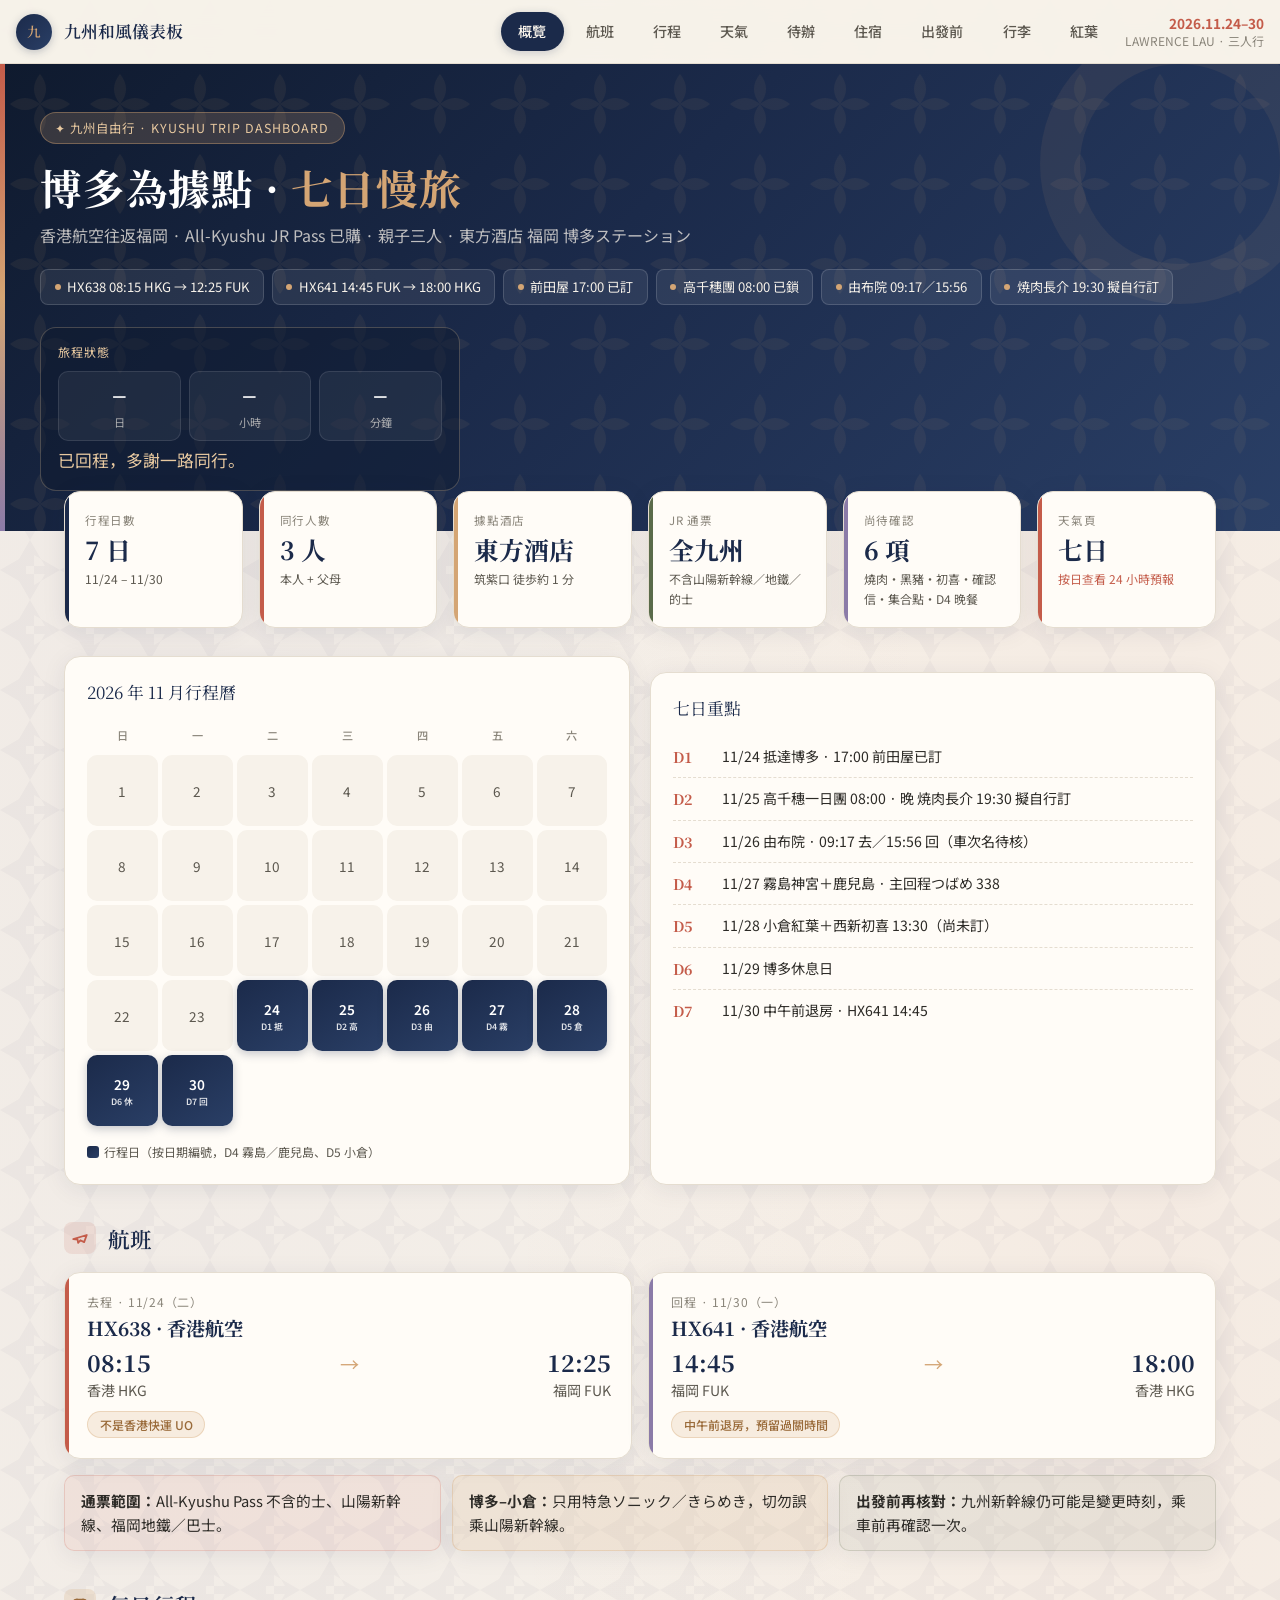
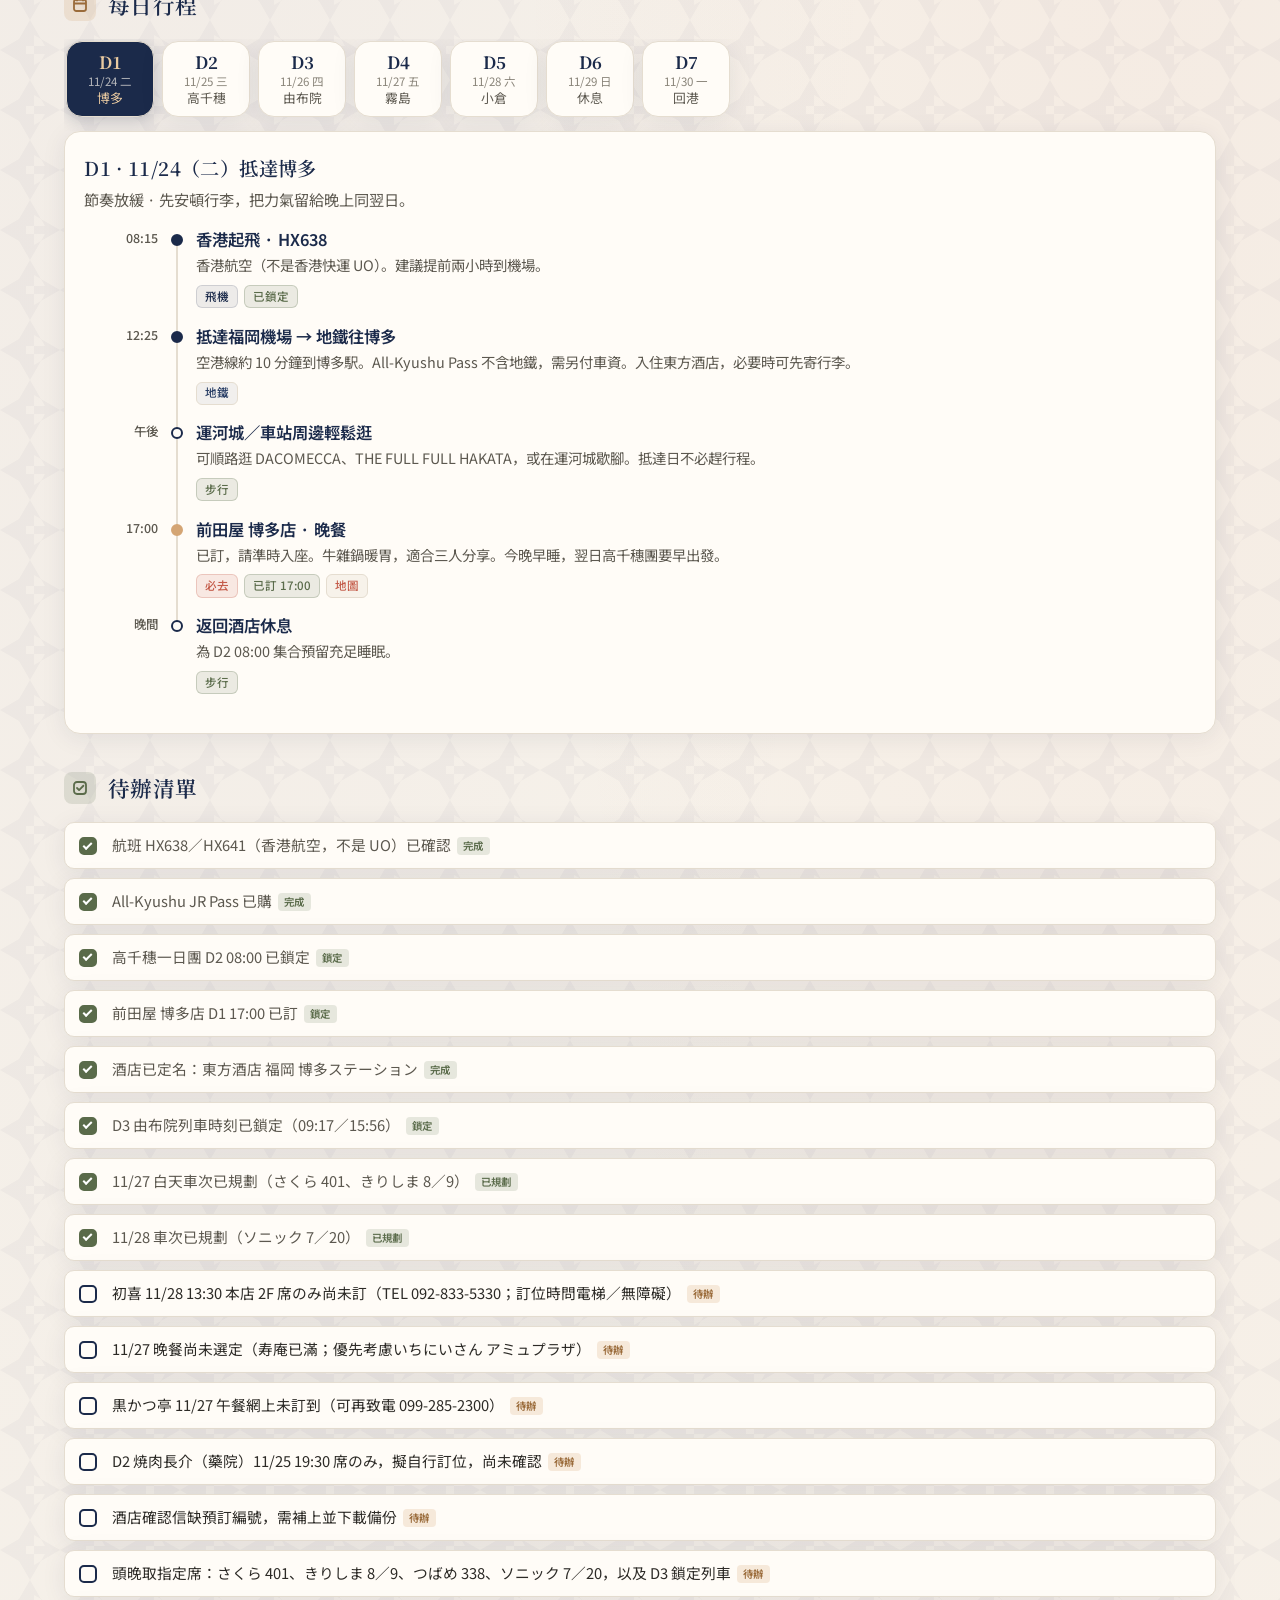
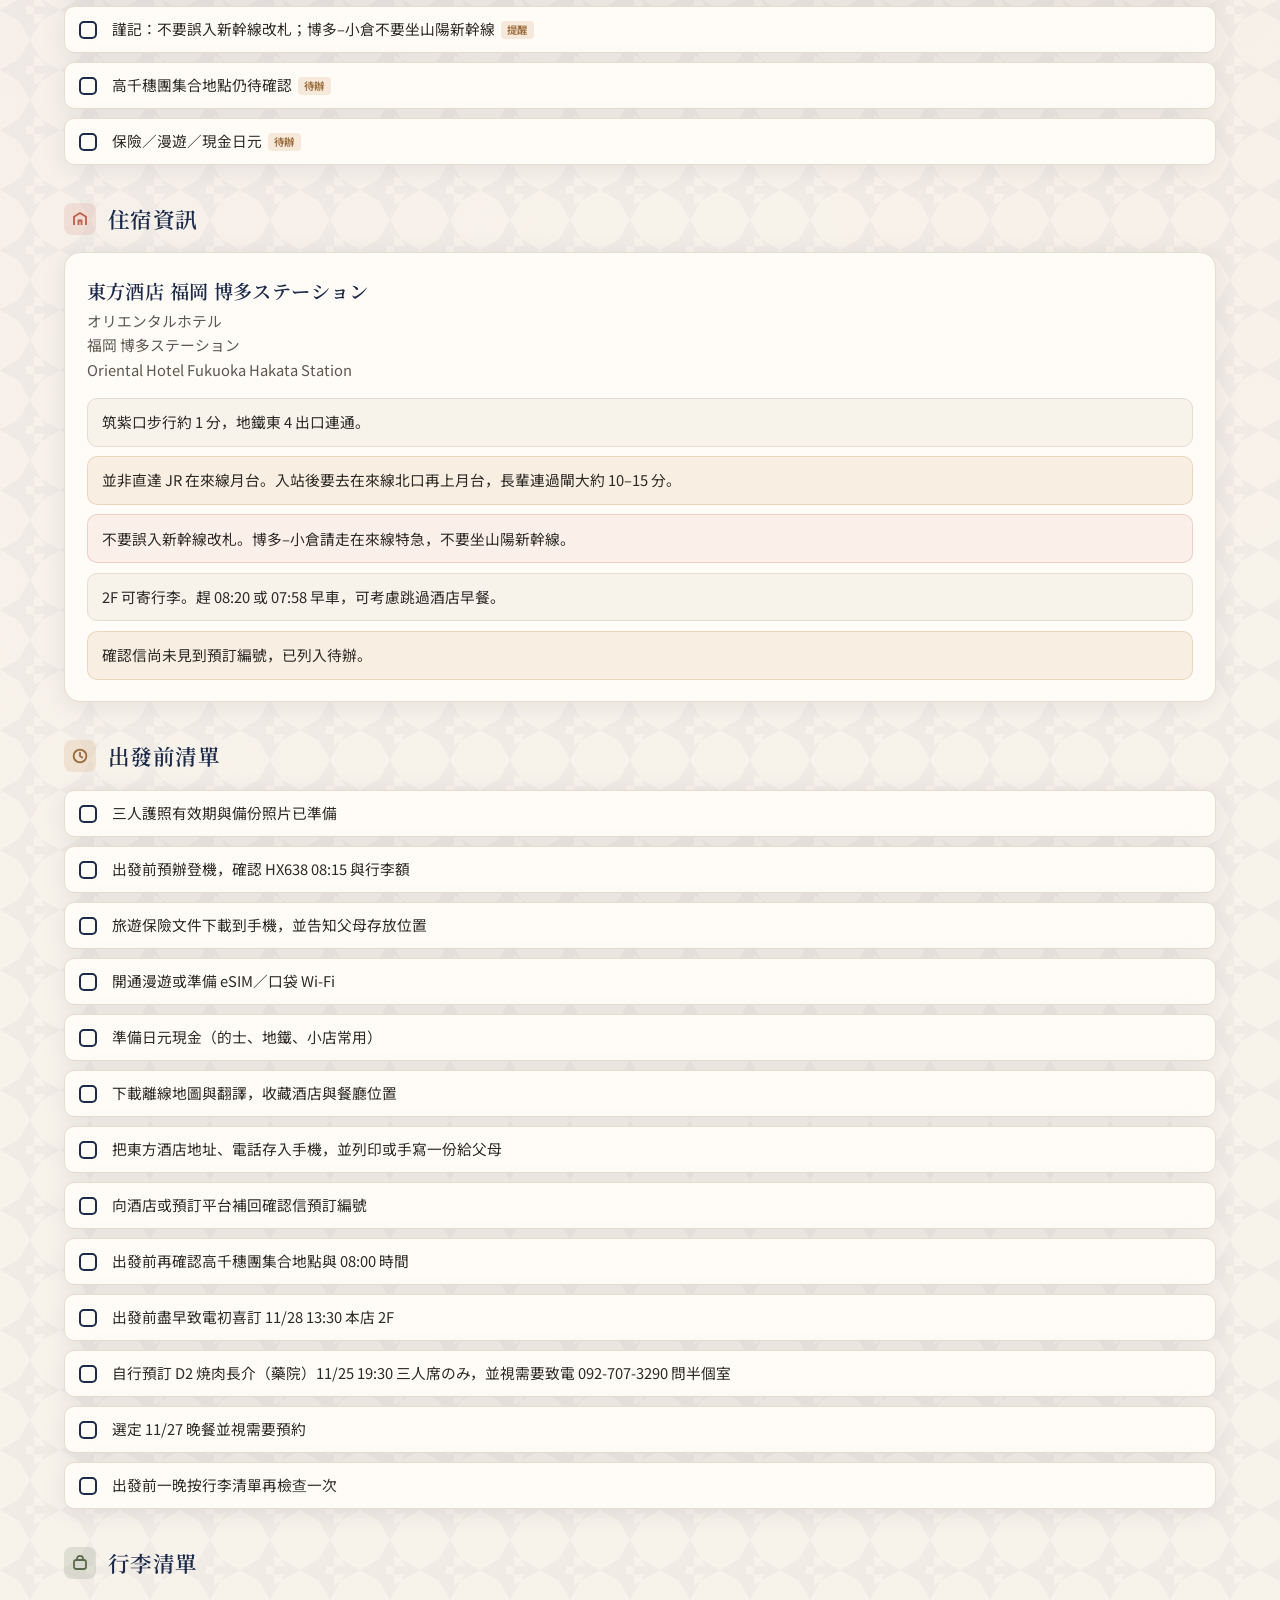
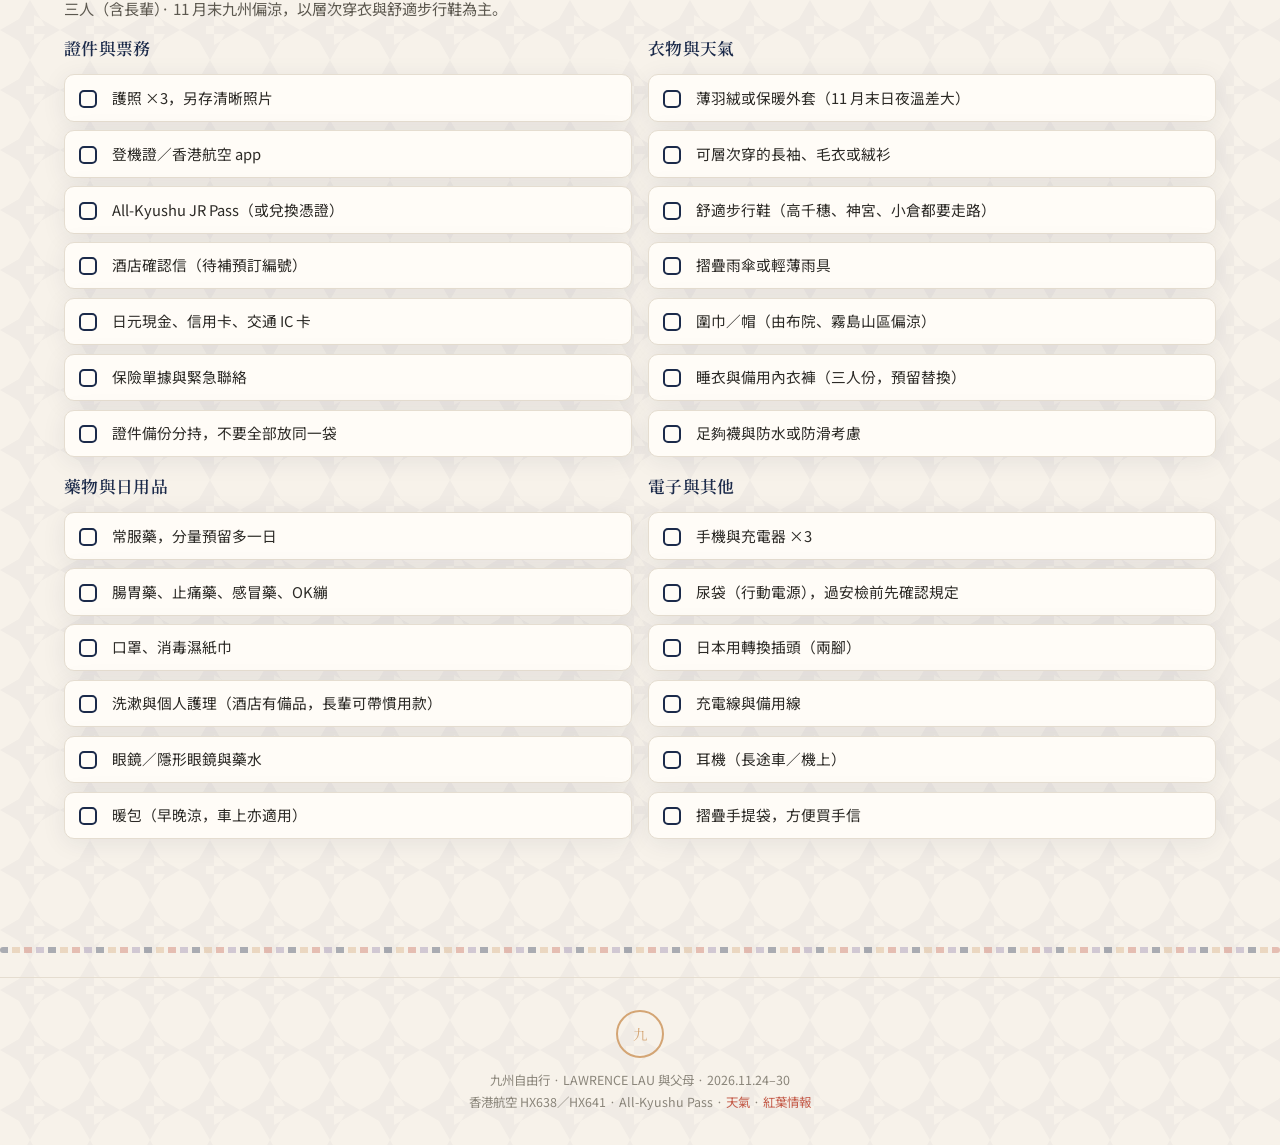
==== commit 5cc73180: "Lock D5 outbound to Sonic 7 at 08:20 Shift the 11/28 Kokura morning plan later while keeping the 11:" ====
--- a/index.html
+++ b/index.html
@@ -438,16 +438,16 @@
         <a class="koyo-link" href="koyo/">查看小倉紅葉情報</a>
         <div class="timeline">
         <div class="tl ">
-          <div class="tl-time">07:35 前</div>
+          <div class="tl-time">07:50–<br>07:55</div>
           <div class="tl-rail"><span class="tl-dot"></span></div>
           <div class="tl-main">
             <div class="tl-title">離開酒店房間</div>
-            <div class="tl-desc">若要在 2F 寄行李，改為 07:25–07:30 離開房間。趕 08:02 可跳過酒店早餐。</div>
+            <div class="tl-desc">若要在 2F 寄行李，請再提早一點離開房間。趕 08:20 可跳過酒店早餐。</div>
             <div class="tl-tags"><span class="tag walk">步行</span></div>
           </div>
         </div>
         <div class="tl transit">
-          <div class="tl-time">07:45–<br>07:50</div>
+          <div class="tl-time">08:05–<br>08:10</div>
           <div class="tl-rail"><span class="tl-dot"></span></div>
           <div class="tl-main">
             <div class="tl-title">經在來線北口到 2 番月台</div>
@@ -456,20 +456,20 @@
           </div>
         </div>
         <div class="tl transit">
-          <div class="tl-time">08:02</div>
-          <div class="tl-rail"><span class="tl-dot"></span></div>
-          <div class="tl-main">
-            <div class="tl-title">ソニック 5　博多 2 番 → 小倉</div>
-            <div class="tl-desc">08:56 抵達，約 54 分。Pass 適用。備援去程：ソニック 7（08:20→09:14）。指定席頭晚取。</div>
+          <div class="tl-time">08:20</div>
+          <div class="tl-rail"><span class="tl-dot"></span></div>
+          <div class="tl-main">
+            <div class="tl-title">ソニック 7　博多 2 番 → 小倉　★</div>
+            <div class="tl-desc">09:14 抵達，約 54 分。Pass 適用。備援去程：ソニック 9（09:00→09:43，同在 2 番）。指定席頭晚取。不要改坐山陽新幹線（Pass 不包）。</div>
             <div class="tl-tags"><span class="tag ltd">特急</span><span class="tag lock">鎖定</span></div>
           </div>
         </div>
         <div class="tl must">
-          <div class="tl-time">09:20–<br>11:15</div>
+          <div class="tl-time">約 09:34–<br>11:15</div>
           <div class="tl-rail"><span class="tl-dot"></span></div>
           <div class="tl-main">
             <div class="tl-title">勝山公園／小倉城紅葉</div>
-            <div class="tl-desc">08:56–09:20 由小倉駅步行約 20 分（長輩可坐的士）；西小倉站步行約 10 分。公園免費，城堡通常 ¥500。11/24 起正值見頃。11:15 離開公園。</div>
+            <div class="tl-desc">按北九州市官方資料，小倉駅步行約 20 分（非保證；長輩或較慢，可坐的士），約 09:34 到公園，可留至 11:15（約 1 小時 40 分）。西小倉站步行約 10 分。公園免費，城堡通常 ¥500。11/24 起正值見頃。11:15 離開公園。</div>
             <div class="tl-tags"><span class="tag must">必去</span><span class="tag walk">步行</span><a class="tag" href="koyo/">紅葉情報</a></div>
           </div>
         </div>
@@ -487,7 +487,7 @@
           <div class="tl-rail"><span class="tl-dot"></span></div>
           <div class="tl-main">
             <div class="tl-title">ソニック 20　小倉 → 博多 6 番　★</div>
-            <div class="tl-desc">12:28 抵達。Pass 適用。備援：ソニック 22（12:05→12:49）對長輩偏緊。嚴禁博多–小倉坐山陽新幹線（Pass 不包）。</div>
+            <div class="tl-desc">12:28 抵達。Pass 適用。不要改坐ソニック 22（12:05→12:49）或 24，以免趕不上 13:30 午餐。嚴禁博多–小倉坐山陽新幹線（Pass 不包）。</div>
             <div class="tl-tags"><span class="tag ltd">特急</span><span class="tag lock">主回程</span></div>
           </div>
         </div>
@@ -648,7 +648,7 @@
         </label>
         <label class="check">
           <input type="checkbox" data-store="todos" data-id="d5-plan" checked>
-          <span class="check-txt">11/28 車次已規劃（ソニック 5／20）<span class="check-flag">已規劃</span></span>
+          <span class="check-txt">11/28 車次已規劃（ソニック 7／20）<span class="check-flag">已規劃</span></span>
         </label>
         <label class="check">
           <input type="checkbox" data-store="todos" data-id="hatsuki">
@@ -672,7 +672,7 @@
         </label>
         <label class="check">
           <input type="checkbox" data-store="todos" data-id="reserved-seats">
-          <span class="check-txt">頭晚取指定席：さくら 401、きりしま 8／9、つばめ 338、ソニック 5／20，以及 D3 鎖定列車<span class="check-flag open">待辦</span></span>
+          <span class="check-txt">頭晚取指定席：さくら 401、きりしま 8／9、つばめ 338、ソニック 7／20，以及 D3 鎖定列車<span class="check-flag open">待辦</span></span>
         </label>
         <label class="check">
           <input type="checkbox" data-store="todos" data-id="no-sanyo">
@@ -705,7 +705,7 @@
           <p class="fact">筑紫口步行約 1 分，地鐵東 4 出口連通。</p>
           <p class="fact warn">並非直達 JR 在來線月台。入站後要去在來線北口再上月台，長輩連過閘大約 10–15 分。</p>
           <p class="fact coral">不要誤入新幹線改札。博多–小倉請走在來線特急，不要坐山陽新幹線。</p>
-          <p class="fact">2F 可寄行李。趕 08:02 或 07:58 早車，可考慮跳過酒店早餐。</p>
+          <p class="fact">2F 可寄行李。趕 08:20 或 07:58 早車，可考慮跳過酒店早餐。</p>
           <p class="fact warn">確認信尚未見到預訂編號，已列入待辦。</p>
         </div>
       </div>
--- a/styles.css
+++ b/styles.css
@@ -929,6 +929,39 @@
   margin-top: .15rem;
 }
 .wx-stat.cond .wx-stat-value { font-size: 1.05rem; }
+.wx-cond {
+  display: inline-flex;
+  align-items: center;
+  gap: .45rem;
+  min-width: 0;
+}
+.wx-icon-svg {
+  width: 40px;
+  height: 40px;
+  flex-shrink: 0;
+  display: block;
+}
+.wx-stat.cond .wx-cond {
+  display: flex;
+  flex-direction: column;
+  align-items: flex-start;
+  gap: .25rem;
+}
+.wx-stat.cond .wx-icon-svg {
+  width: 48px;
+  height: 48px;
+}
+.wx-cond-text { line-height: 1.25; }
+.wx-hour-card {
+  display: flex;
+  align-items: center;
+  gap: .65rem;
+}
+.wx-hour-card .wx-icon-svg {
+  width: 32px;
+  height: 32px;
+}
+.wx-hour-meta { min-width: 0; }
 
 .wx-chart-wrap { position: relative; }
 .wx-chart {
@@ -954,7 +987,17 @@
   box-shadow: var(--shadow-hover);
   transform: translate(-50%, calc(-100% - 10px));
   z-index: 3;
-}
+  display: flex;
+  align-items: center;
+  gap: .5rem;
+}
+.wx-tooltip .wx-icon-svg {
+  width: 28px;
+  height: 28px;
+  flex-shrink: 0;
+}
+.wx-tooltip .wx-cond-text { display: none; }
+.wx-tip-meta { line-height: 1.4; }
 .wx-tooltip strong { color: var(--gold-light); font-weight: 600; }
 .wx-hour-card {
   margin-top: .85rem;
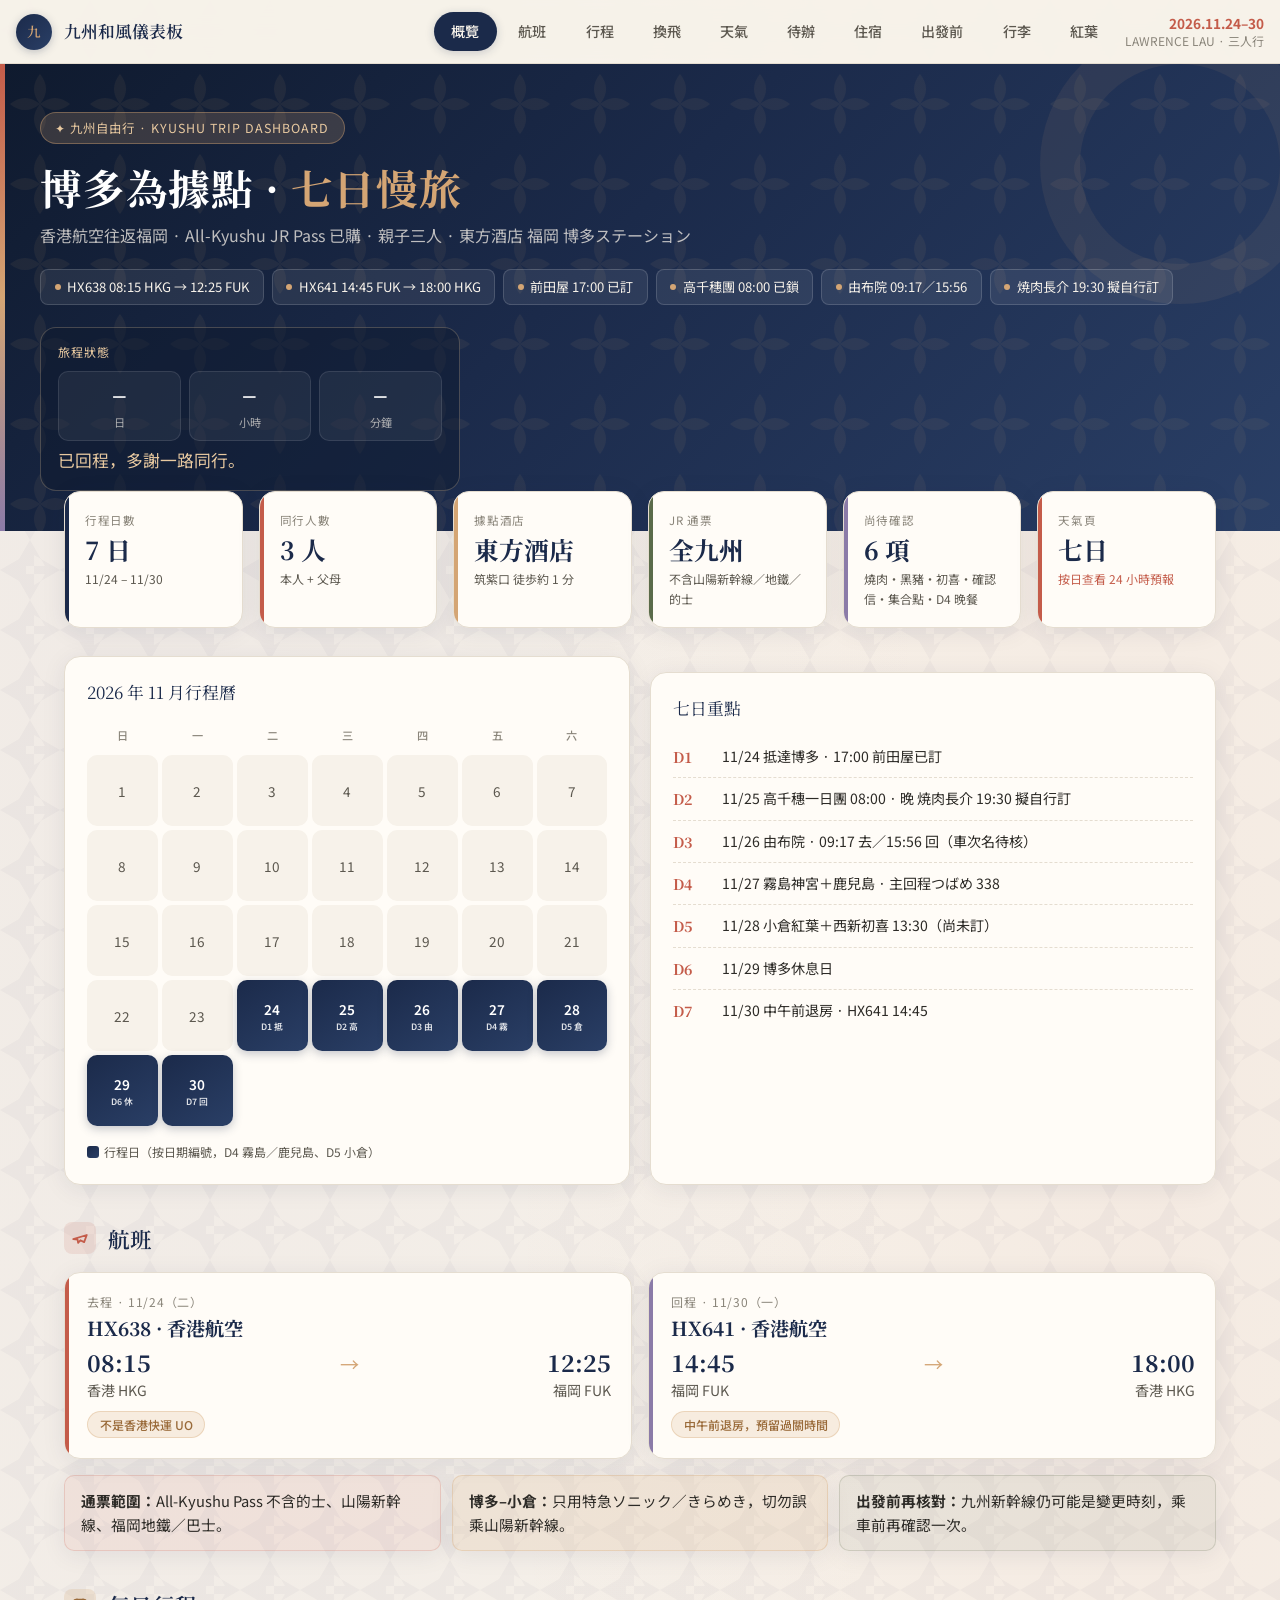
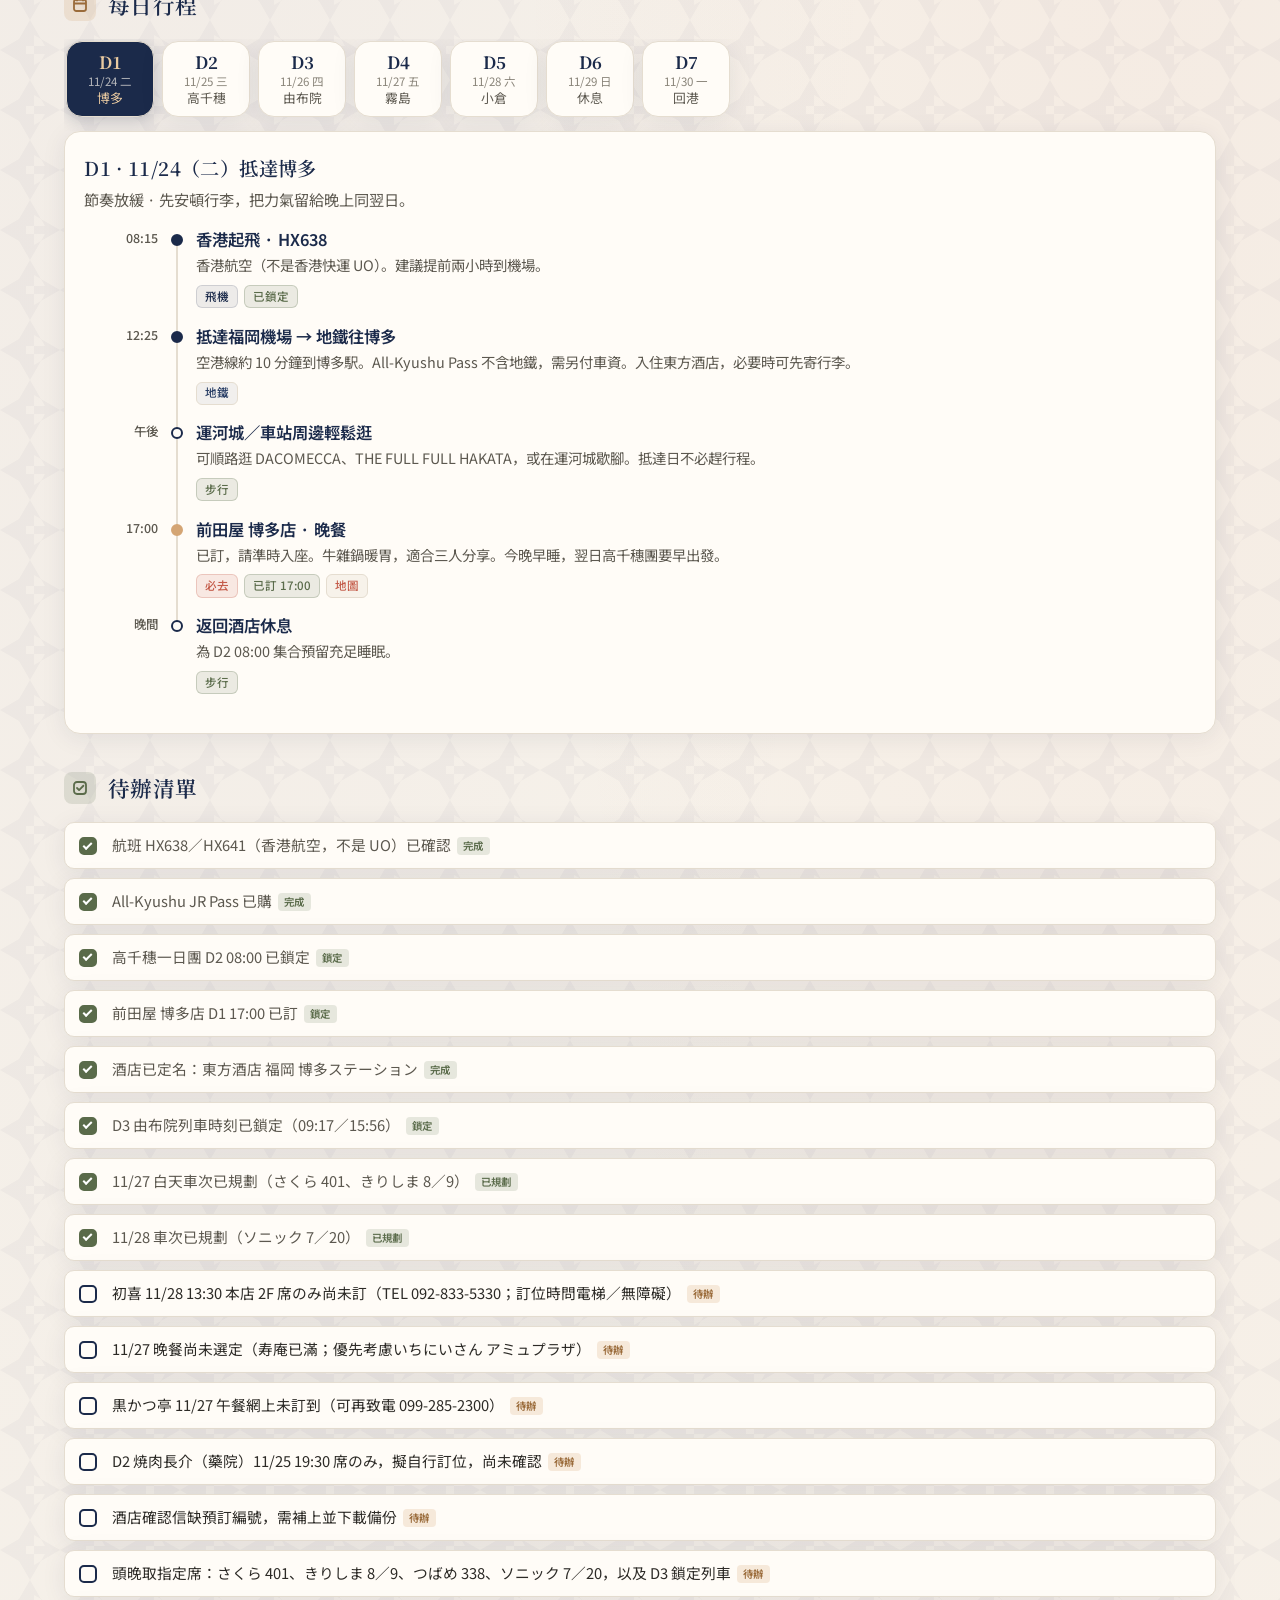
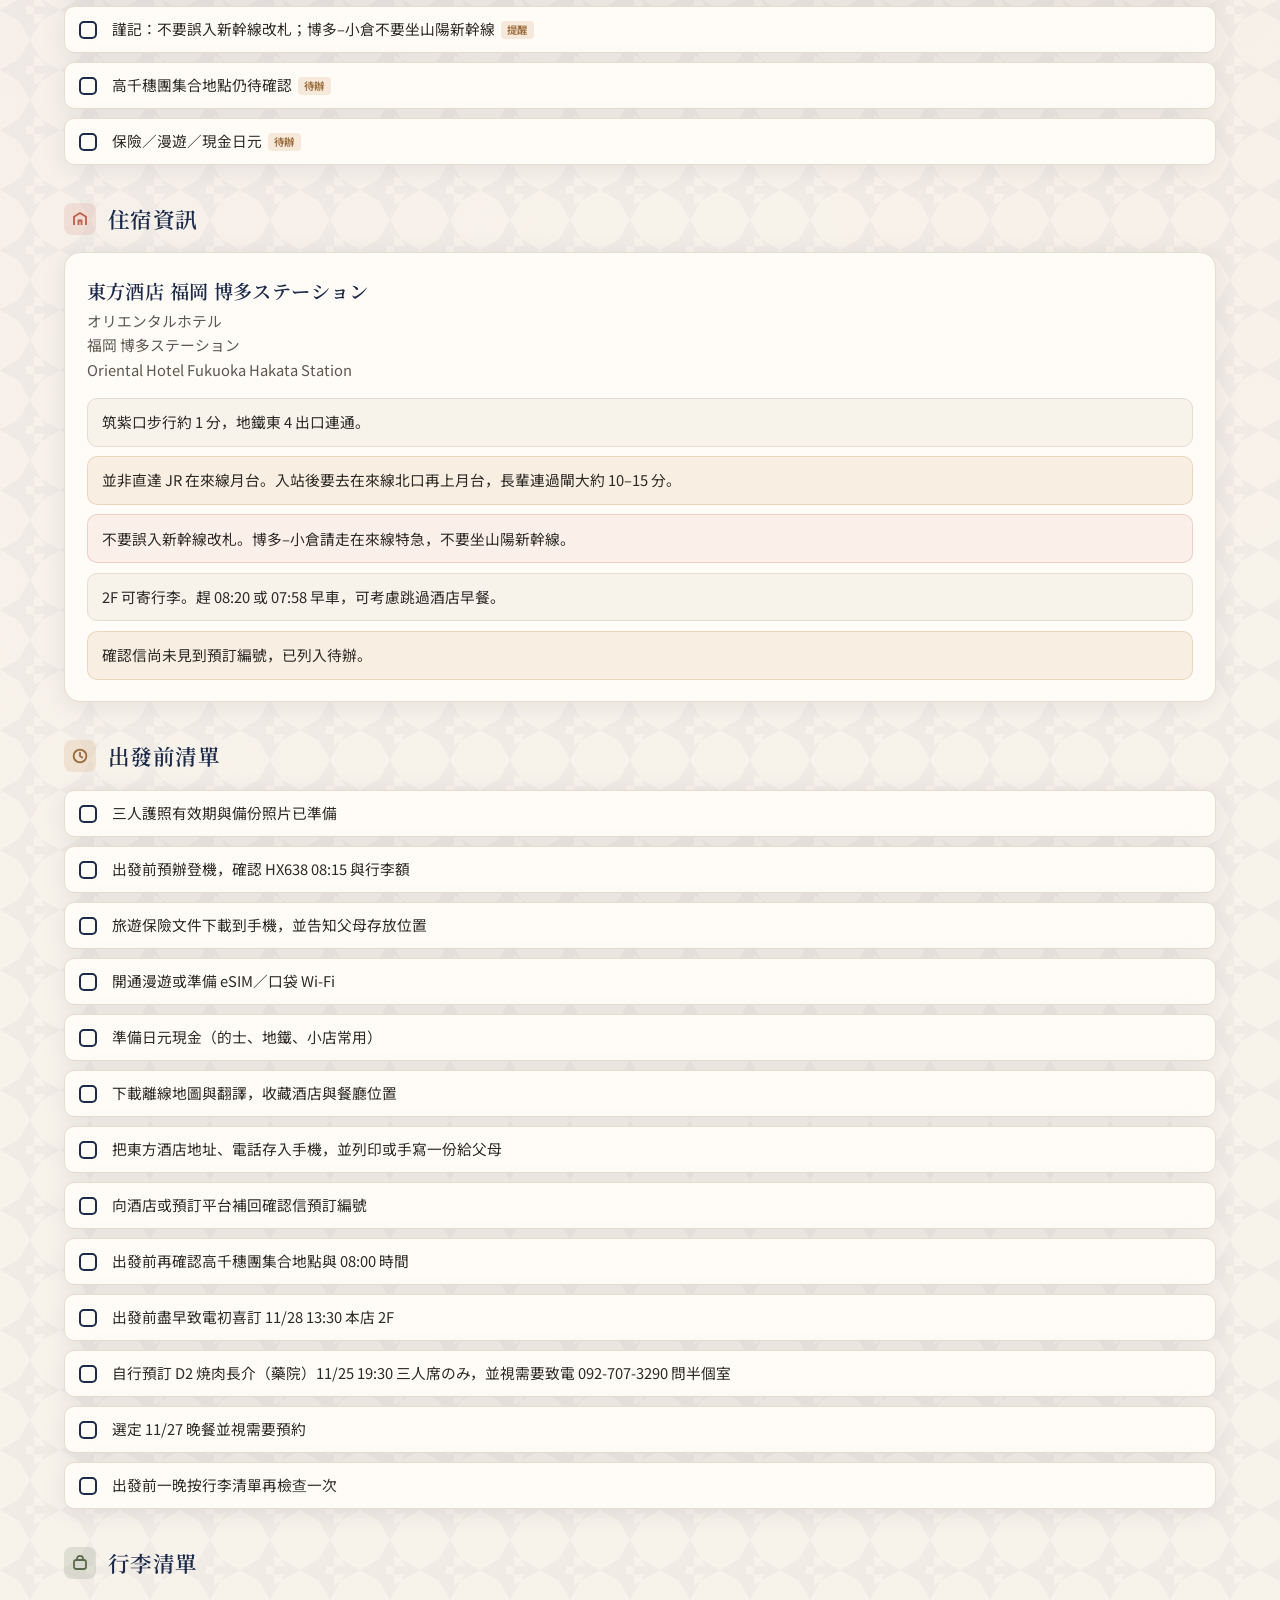
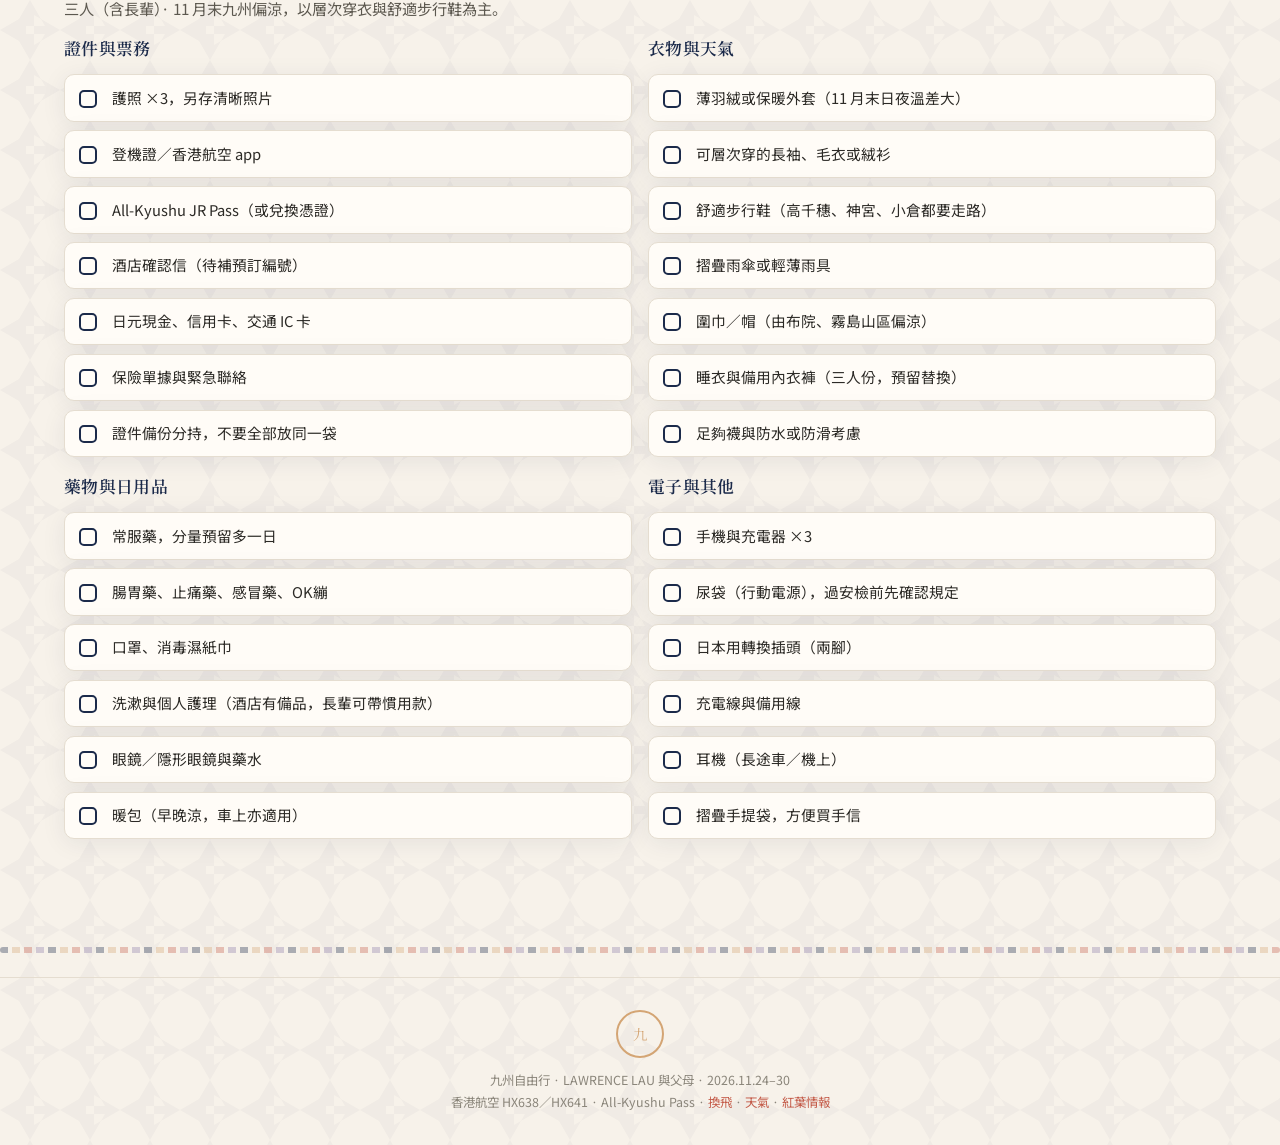
==== commit 51275922: "Add a 換飛 page for JR Pass exchange and reserved seats Document already-verified All-Kyushu Pass exch" ====
--- a/index.html
+++ b/index.html
@@ -21,6 +21,7 @@
     <a class="nav-tab is-active" href="#home">概覽</a>
     <a class="nav-tab" href="#flights">航班</a>
     <a class="nav-tab" href="#itinerary">行程</a>
+    <a class="nav-tab" href="tickets.html">換飛</a>
     <a class="nav-tab" href="weather.html">天氣</a>
     <a class="nav-tab" href="#todos">待辦</a>
     <a class="nav-tab" href="#hotel">住宿</a>
@@ -920,7 +921,7 @@
 <footer class="site-foot">
   <div class="seal">九</div>
   <p>九州自由行 · LAWRENCE LAU 與父母 · 2026.11.24–30</p>
-  <p>香港航空 HX638／HX641 · All-Kyushu Pass · <a href="weather.html">天氣</a> · <a href="koyo/">紅葉情報</a></p>
+  <p>香港航空 HX638／HX641 · All-Kyushu Pass · <a href="tickets.html">換飛</a> · <a href="weather.html">天氣</a> · <a href="koyo/">紅葉情報</a></p>
 </footer>
 <script src="app.js"></script>
 </body>
--- a/styles.css
+++ b/styles.css
@@ -1029,6 +1029,130 @@
   color: var(--ink-faint);
   line-height: 1.6;
 }
+
+
+/* ----- Tickets / 換飛 page ----- */
+.ticket-jump {
+  display: flex;
+  flex-wrap: wrap;
+  gap: .45rem;
+  margin: 1.35rem 0 1.6rem;
+}
+.ticket-jump a {
+  display: inline-block;
+  padding: .35rem .85rem;
+  border-radius: 999px;
+  border: 1px solid var(--line);
+  background: var(--washi-card);
+  color: var(--indigo);
+  font-size: .82rem;
+  font-weight: 500;
+  box-shadow: var(--shadow);
+}
+.ticket-jump a:hover {
+  background: var(--washi-warm);
+  color: var(--indigo);
+}
+.ticket-notices { margin-top: 0; }
+.ticket-lead,
+.ticket-caption {
+  font-size: .92rem;
+  color: var(--ink-muted);
+  margin: 0 0 .85rem;
+  line-height: 1.65;
+}
+.ticket-caption {
+  font-size: .78rem;
+  color: var(--ink-faint);
+  margin: .7rem 0 0;
+}
+.ticket-prose p + p { margin-top: .7rem; }
+.ticket-links {
+  list-style: none;
+  margin: 0;
+  padding: 0;
+}
+.ticket-links li + li { margin-top: .45rem; }
+.ticket-links a { font-weight: 600; }
+.ticket-table-wrap {
+  overflow-x: auto;
+  -webkit-overflow-scrolling: touch;
+  margin-bottom: .4rem;
+  border-radius: var(--radius);
+  box-shadow: var(--shadow);
+}
+.ticket-table {
+  width: 100%;
+  border-collapse: collapse;
+  font-size: .88rem;
+  background: var(--washi-card);
+  border: 1px solid var(--line);
+  border-radius: var(--radius);
+}
+.ticket-table caption {
+  caption-side: top;
+  text-align: left;
+  font-family: "Noto Serif JP", serif;
+  font-size: .92rem;
+  font-weight: 600;
+  color: var(--indigo);
+  margin: 0 0 .55rem;
+}
+.ticket-table th,
+.ticket-table td {
+  text-align: left;
+  padding: .7rem .85rem;
+  border-bottom: 1px solid var(--line);
+  vertical-align: top;
+}
+.ticket-table th {
+  font-size: .72rem;
+  letter-spacing: .06em;
+  color: var(--ink-faint);
+  font-weight: 600;
+  background: var(--washi-warm);
+  white-space: nowrap;
+}
+.ticket-table tr:last-child td { border-bottom: none; }
+.ticket-table .place {
+  font-family: "Noto Serif JP", serif;
+  color: var(--indigo);
+  font-weight: 600;
+  white-space: nowrap;
+}
+.ticket-table .train-no {
+  display: block;
+  margin-top: .15rem;
+  font-family: "Noto Sans JP", sans-serif;
+  font-size: .72rem;
+  font-weight: 500;
+  color: var(--ink-faint);
+  letter-spacing: .04em;
+}
+.ticket-table-wrap.is-must .ticket-table {
+  border-color: rgba(196, 92, 74, .28);
+}
+.ticket-table-wrap.is-must th {
+  background: rgba(196, 92, 74, .10);
+  color: var(--vermillion);
+}
+.ticket-table-wrap.is-must caption { color: var(--vermillion); }
+.ticket-table-wrap.is-recommend .ticket-table {
+  border-color: rgba(212, 165, 116, .45);
+}
+.ticket-table-wrap.is-recommend th {
+  background: rgba(212, 165, 116, .18);
+  color: #9A6B3A;
+}
+.ticket-table-wrap.is-recommend caption { color: #9A6B3A; }
+.ticket-table-wrap.is-backup .ticket-table {
+  border-color: rgba(90, 107, 74, .28);
+}
+.ticket-table-wrap.is-backup th {
+  background: rgba(90, 107, 74, .10);
+  color: var(--moss);
+}
+.ticket-table-wrap.is-backup caption { color: var(--moss); }
 
 /* ----- Responsive ----- */
 @media (max-width: 900px) {
@@ -1064,6 +1188,8 @@
   .hero { padding: 2.2rem 1.15rem 2rem; }
   .wrap { padding: 0 1.05rem 2.5rem; }
   .tl { grid-template-columns: 3.8rem 18px 1fr; }
+  .ticket-table th,
+  .ticket-table td { padding: .6rem .65rem; }
 }
 
 @media (min-width: 1100px) {
